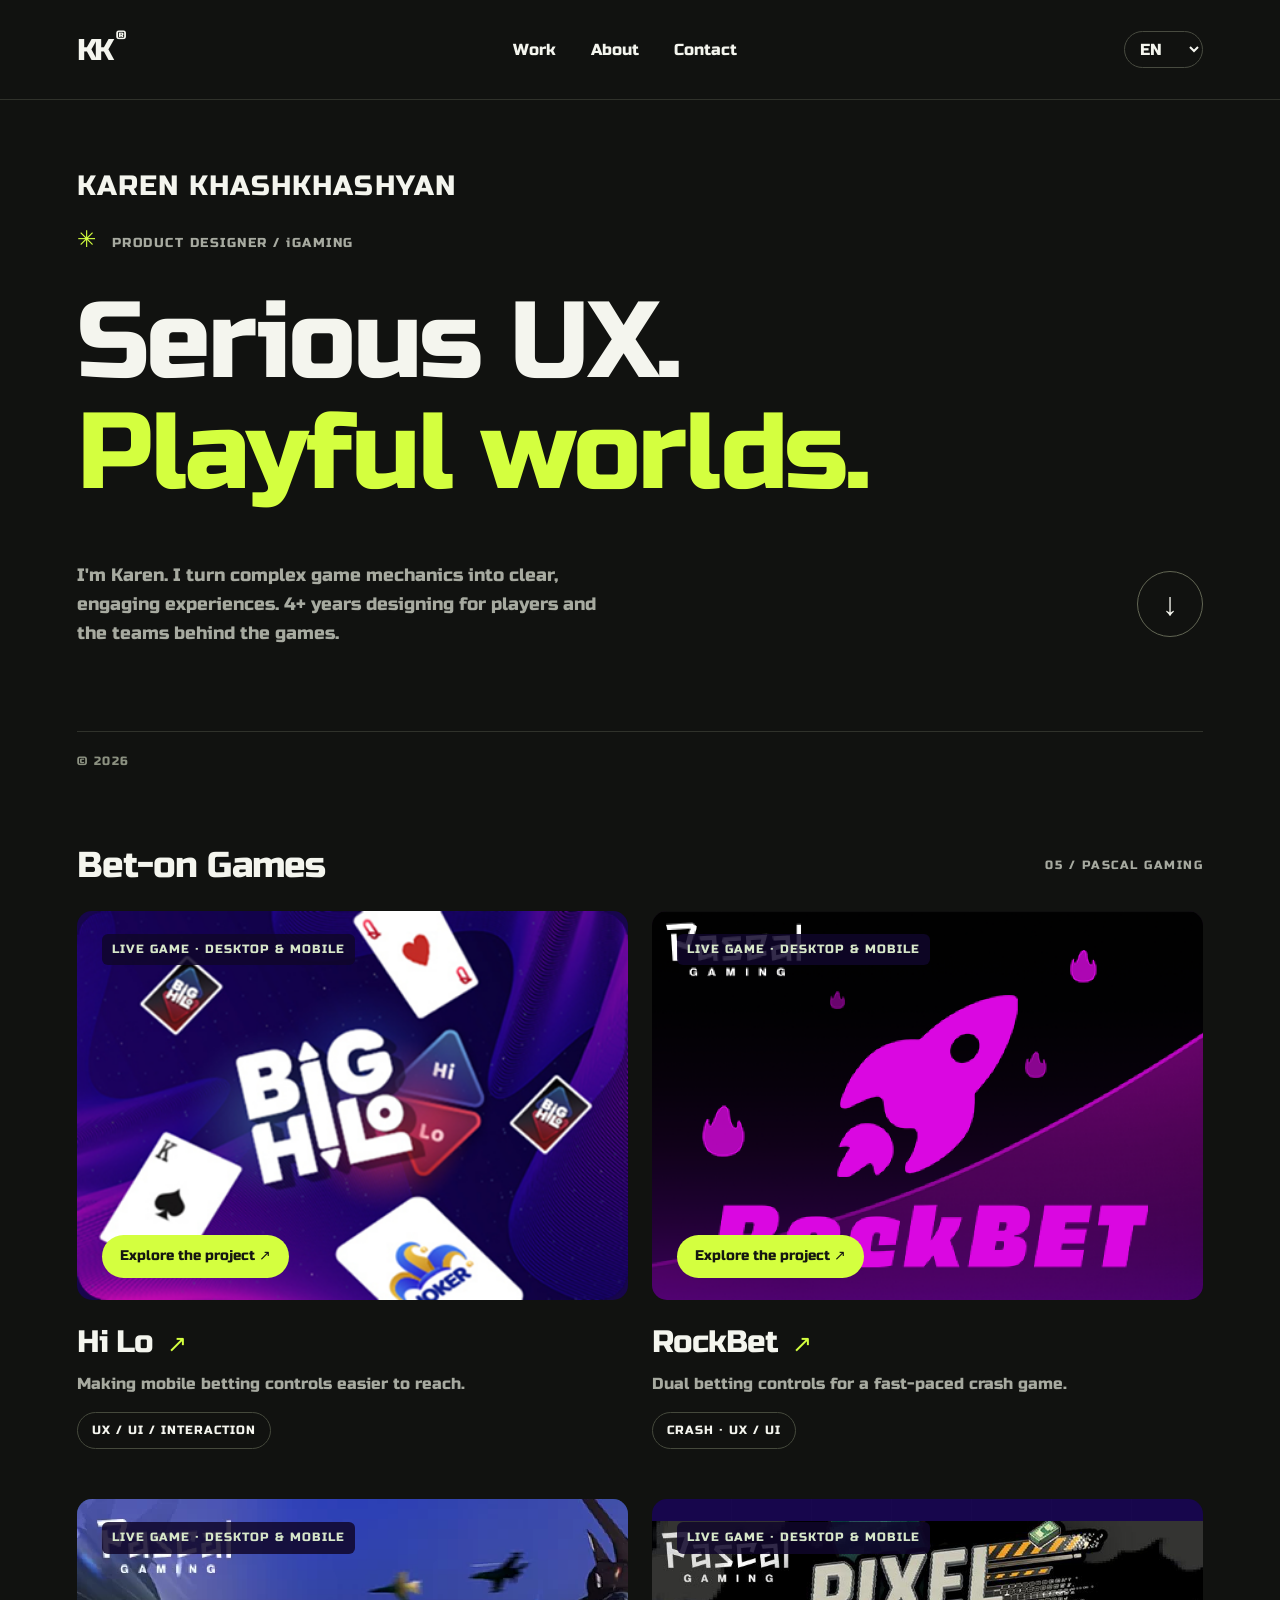
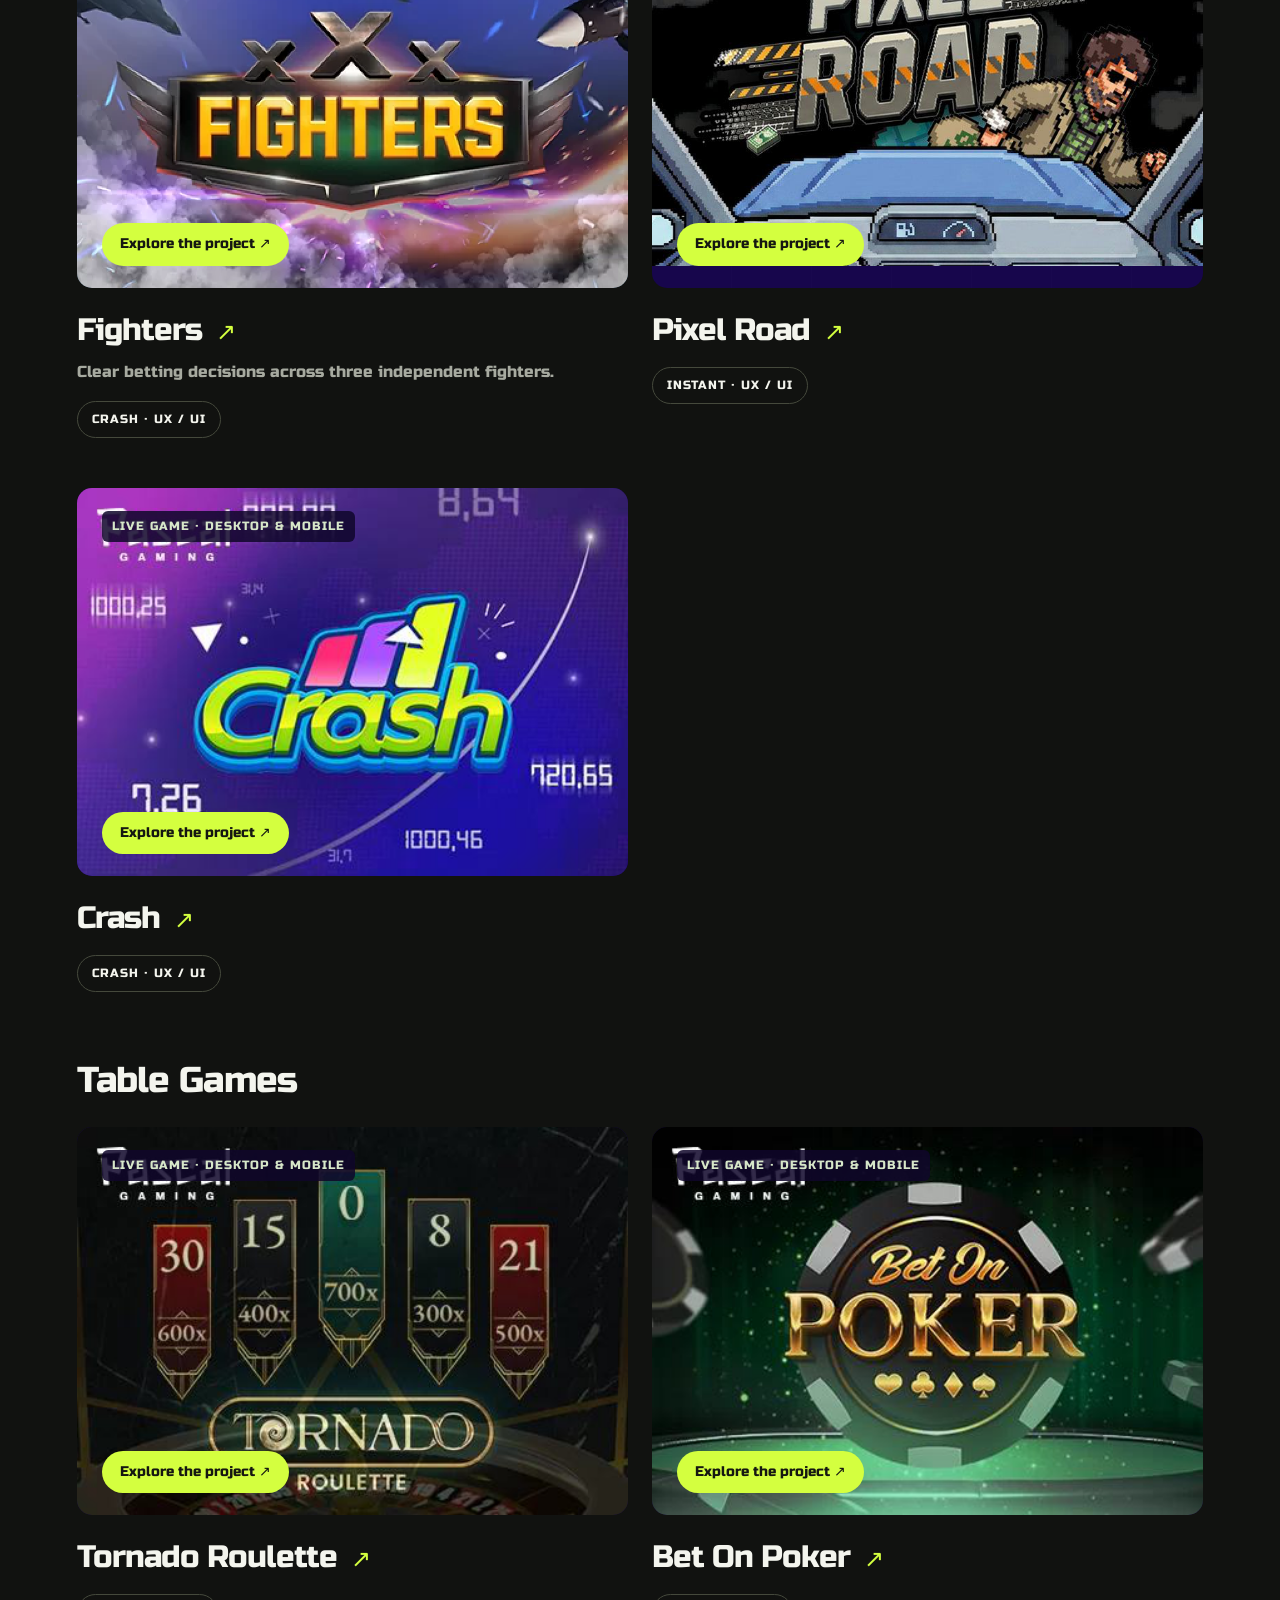
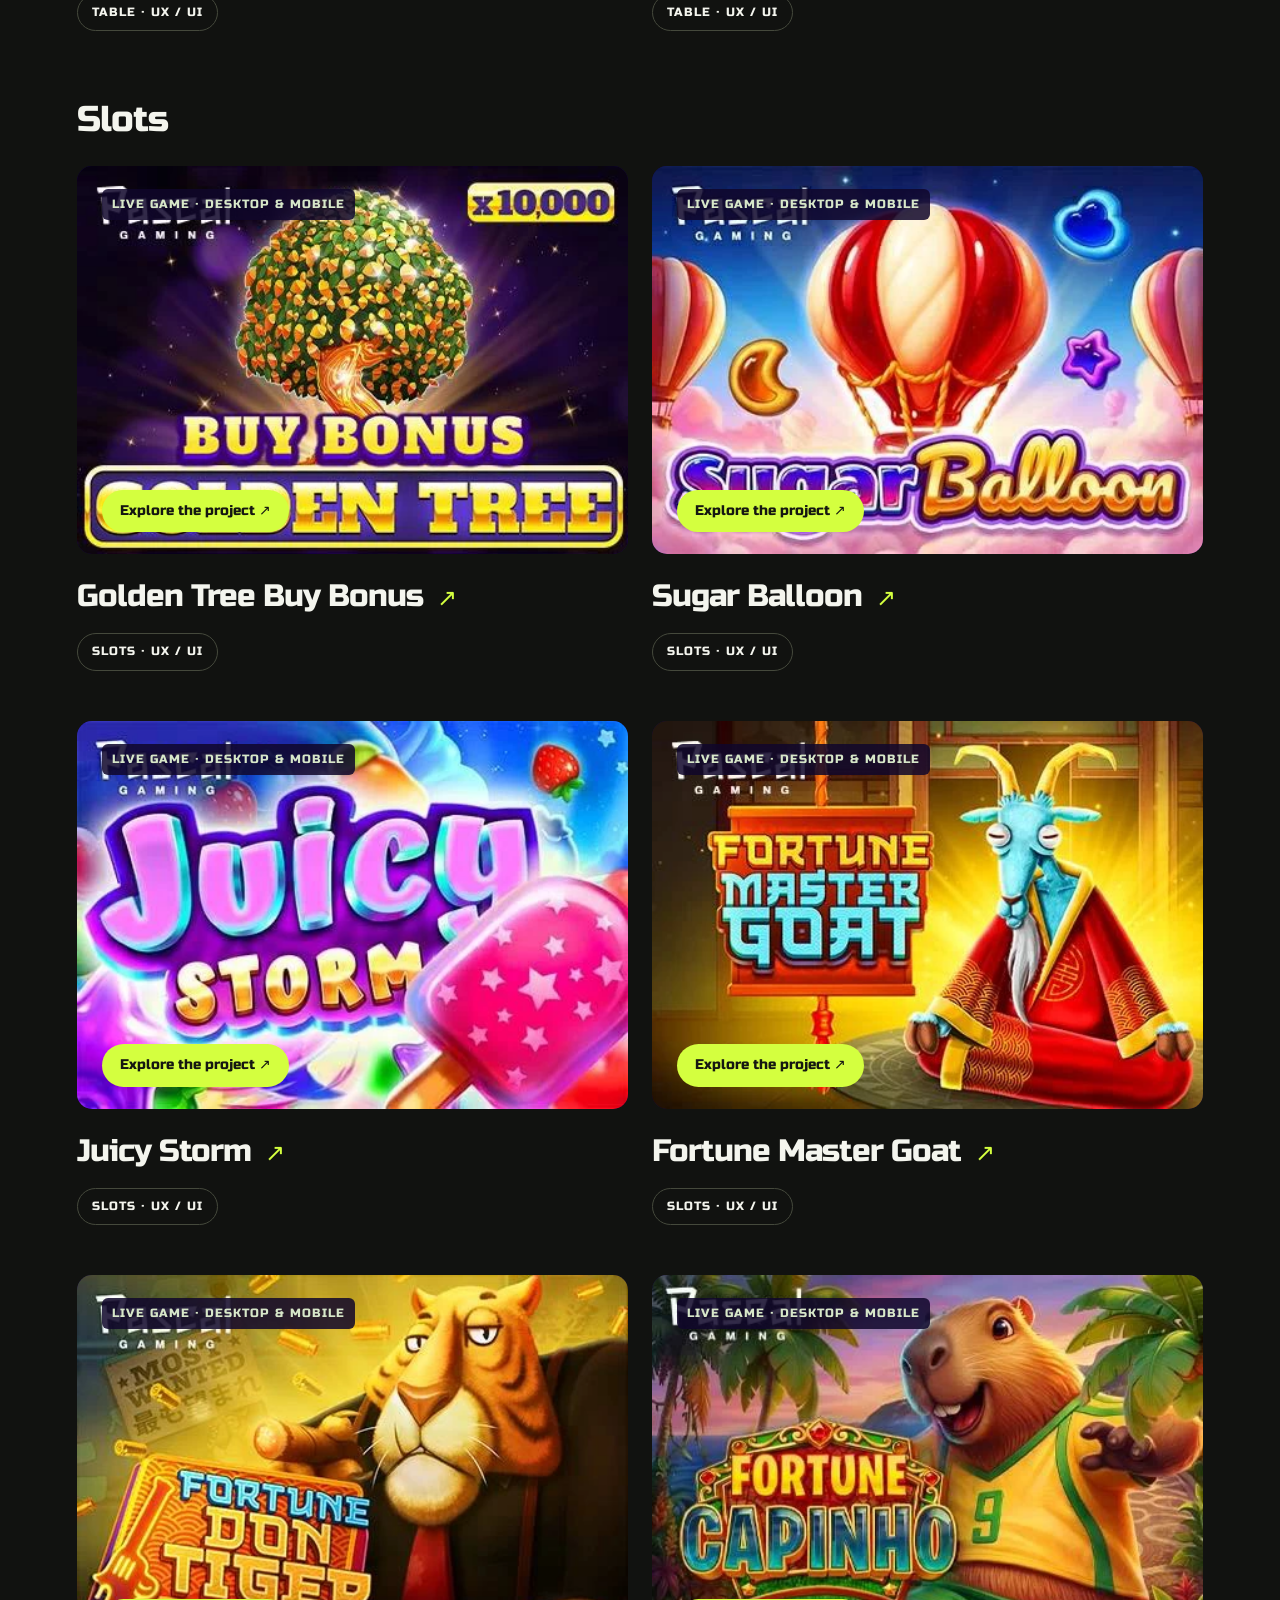
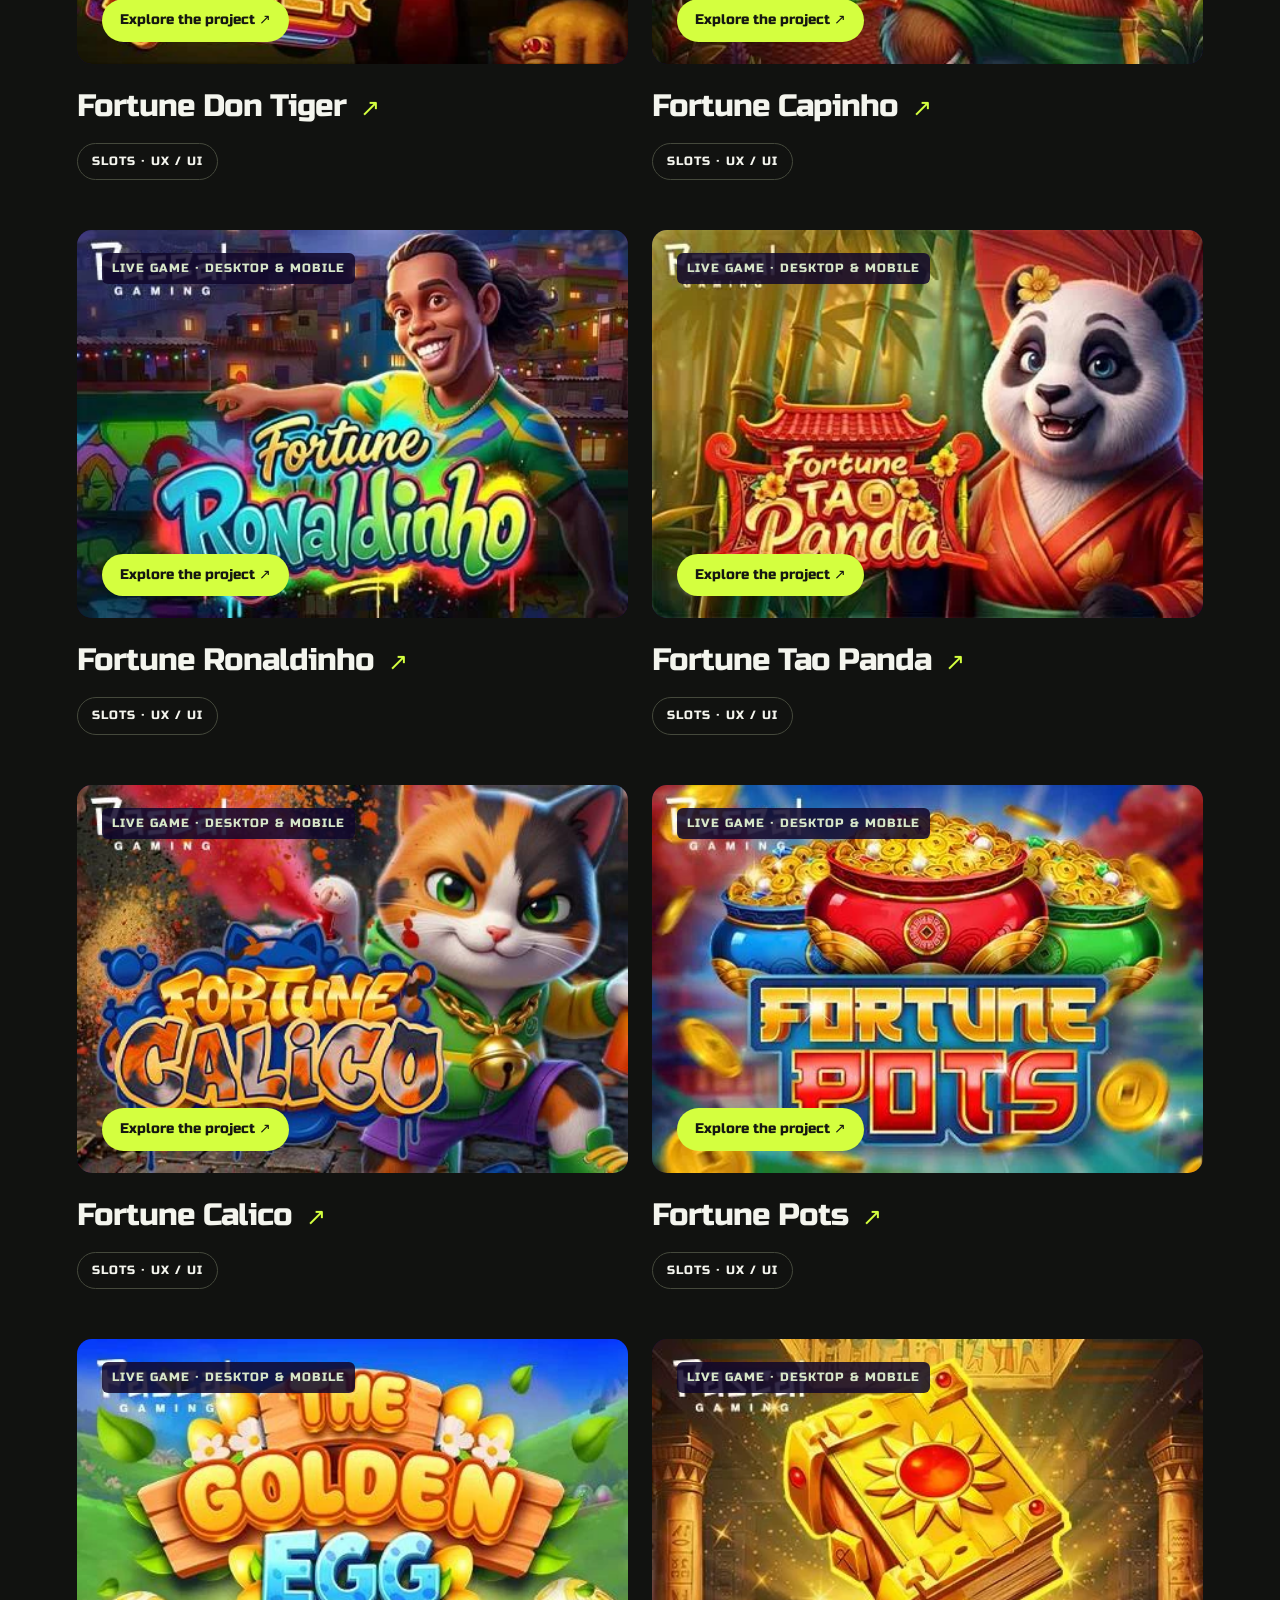
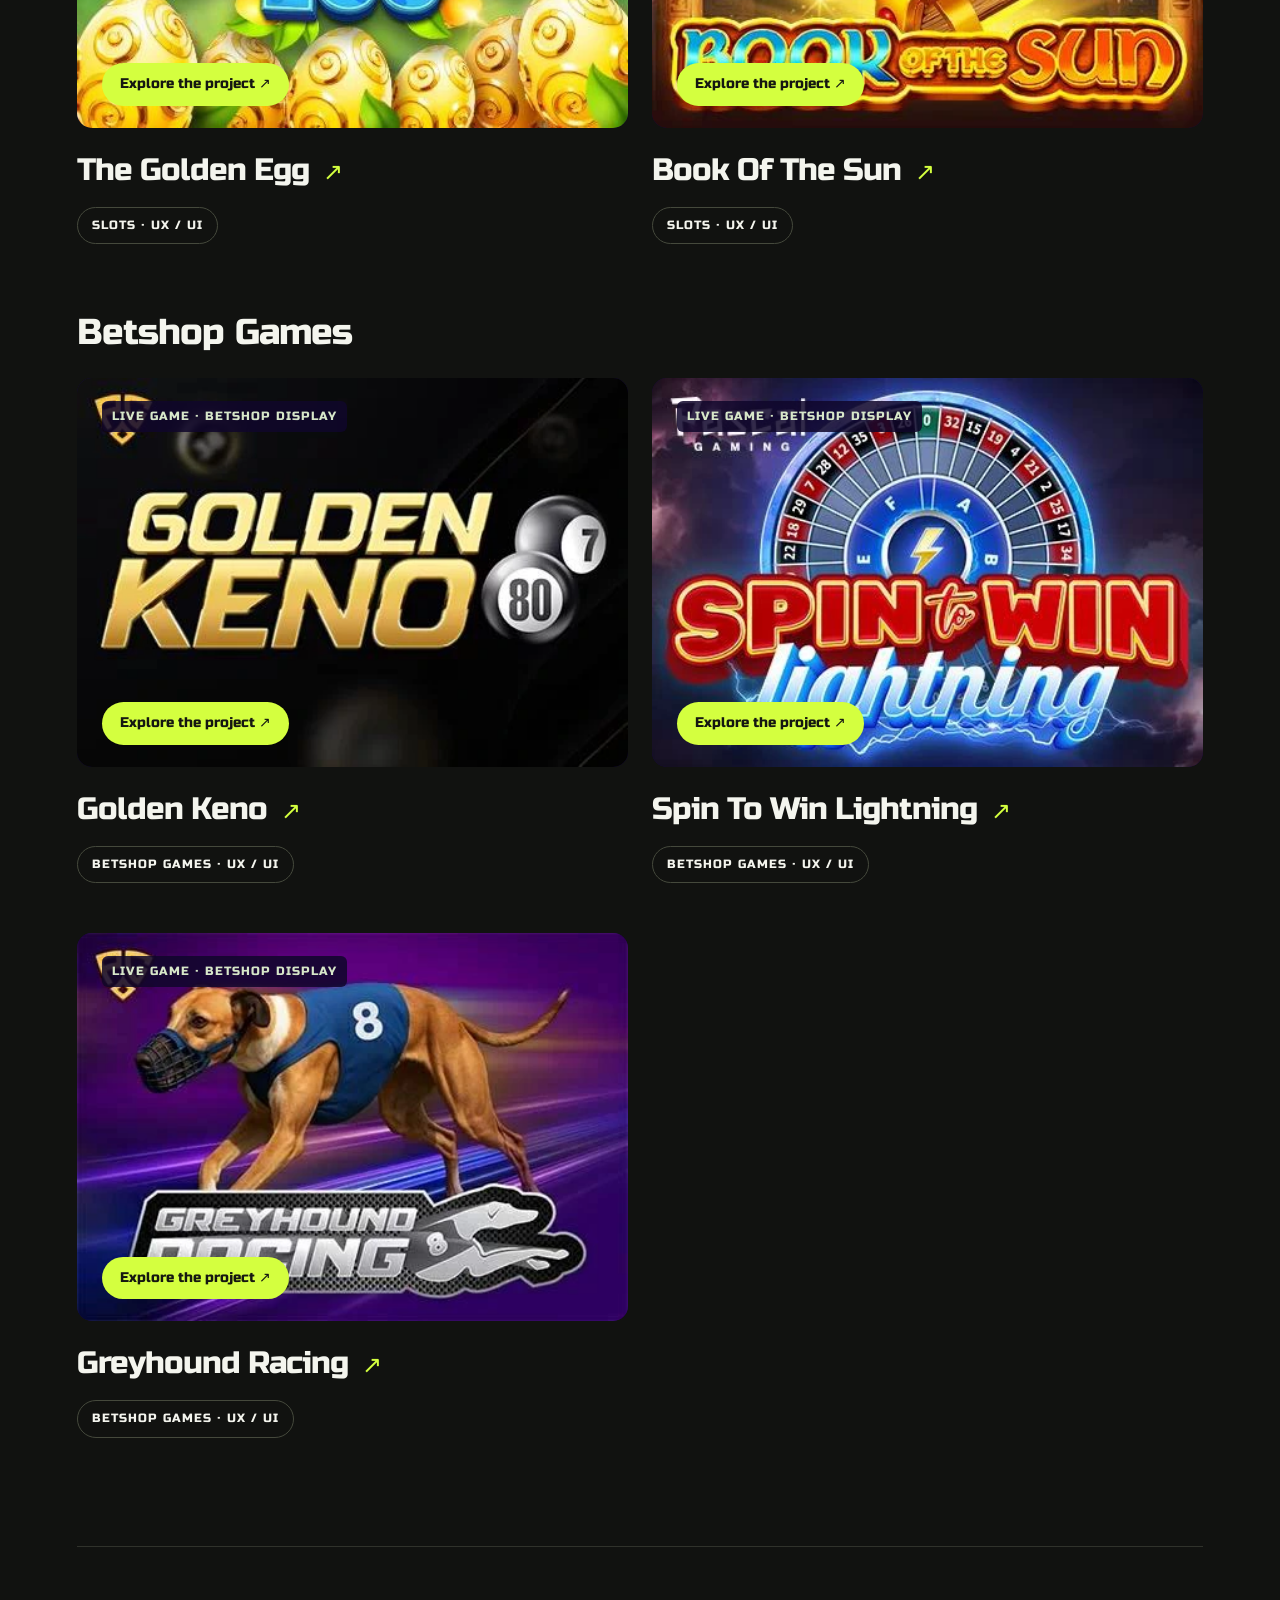
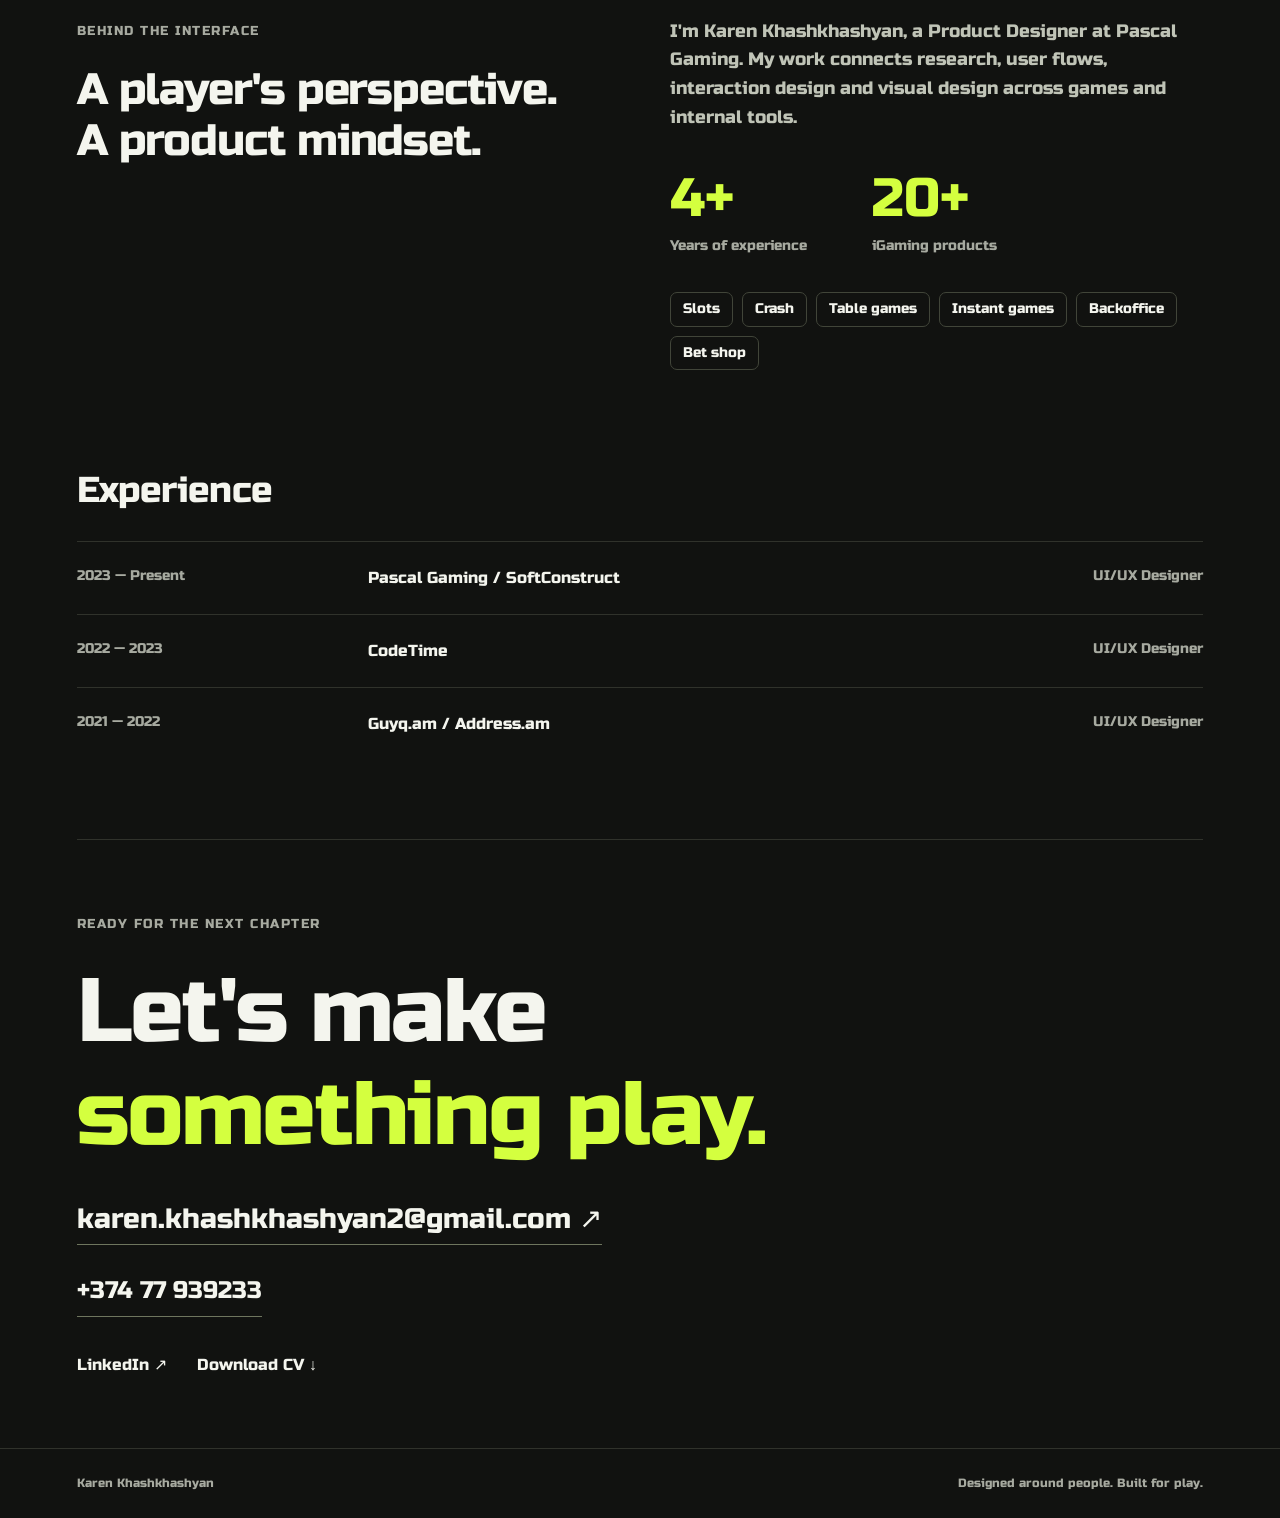
==== index.html @ cd039a5a "Add files via upload" ====
<!doctype html><html lang="en"><head><meta charset="UTF-8"><meta name="viewport" content="width=device-width,initial-scale=1"><meta name="description" content="Karen Khashkhashyan, Product Designer with 4+ years of experience in iGaming, game interfaces and backoffice tools."><title>Karen Khashkhashyan · Product Designer</title><link rel="stylesheet" href="style.css"></head><body>
<header><a class="brand" href="#">KK<span>®</span></a><nav><a href="#work" data-t="work">Work</a><a href="#about" data-t="about">About</a><a href="#contact" data-t="contact">Contact</a></nav><label class="language"><span class="sr">Language</span><select id="lang"><option value="en">EN</option><option value="hy">ՀԱՅ</option><option value="ru">РУС</option></select></label></header>
<main><section class="hero"><p class="hero-name">KAREN KHASHKHASHYAN</p><div class="eyebrow"><span class="spark">✳</span> <span data-t="role">PRODUCT DESIGNER / iGAMING</span></div><h1 data-t="headline">Serious UX.<br><em>Playful worlds.</em></h1><div class="hero-bottom"><p data-t="intro">I'm Karen. I turn complex game mechanics into clear, engaging experiences. 4+ years designing for players and the teams behind the games.</p><a class="round-link" href="#work" aria-label="Explore selected work">↓</a></div><div class="hero-note"><span>© 2026</span></div></section>
<section id="work"><div class="section-top"><h2 data-t="selected">Bet-on Games</h2><span class="mono">05 / PASCAL GAMING</span></div><div class="project-grid" data-category="Bet-on Games"><button class="project" id="project" aria-haspopup="dialog"><div class="project-visual"><span class="project-tag" data-t="live">LIVE GAME · DESKTOP & MOBILE</span><img class="hilo-thumbnail" src="assets/hilo-thumbnail.png" alt="Big Hi Lo game artwork with playing cards"><span class="open-label" data-t="explore">Explore the project ↗</span></div><div class="project-caption"><div><h3>Hi Lo<span>↗</span></h3><p data-t="cardDesc">Making mobile betting controls easier to reach.</p></div><span class="pill">UX / UI / INTERACTION</span></div></button><button class="project added-project" data-project-dialog="rockbet-story" aria-haspopup="dialog"><div class="project-visual rockbet-visual"><span class="project-tag" data-t="live">LIVE GAME · DESKTOP & MOBILE</span><img class="hilo-thumbnail" loading="lazy" src="assets/rockbet-thumbnail.png" alt="RockBet game artwork"><span class="open-label" data-t="explore">Explore the project ↗</span></div><div class="project-caption"><div><h3>RockBet<span>↗</span></h3><p data-t="rockbet_summary">Dual betting controls for a fast-paced crash game.</p></div><span class="pill">CRASH · UX / UI</span></div></button><button class="project added-project" data-project-dialog="fighters-story" aria-haspopup="dialog"><div class="project-visual fighters-visual"><span class="project-tag" data-t="live">LIVE GAME · DESKTOP & MOBILE</span><img class="hilo-thumbnail" loading="lazy" src="assets/fighters-thumbnail.png" alt="Fighters game artwork"><span class="open-label" data-t="explore">Explore the project ↗</span></div><div class="project-caption"><div><h3>Fighters<span>↗</span></h3><p data-t="fighters_summary">Clear betting decisions across three independent fighters.</p></div><span class="pill">CRASH · UX / UI</span></div></button><button class="project added-project" data-project-dialog="tornado-roulette-story" data-category="Table Games" aria-haspopup="dialog"><div class="project-visual"><span class="project-tag" data-t="live">LIVE GAME · DESKTOP &amp; MOBILE</span><img class="hilo-thumbnail" loading="lazy" src="assets/tornado-roulette-thumbnail.png" alt="Tornado Roulette game artwork"><span class="open-label" data-t="explore">Explore the project ↗</span></div><div class="project-caption"><div><h3>Tornado Roulette<span>↗</span></h3></div><span class="pill">TABLE · UX / UI</span></div></button><button class="project added-project" data-project-dialog="pixel-road-story" aria-haspopup="dialog"><div class="project-visual"><span class="project-tag" data-t="live">LIVE GAME · DESKTOP &amp; MOBILE</span><img class="hilo-thumbnail" loading="lazy" src="assets/pixel-road-thumbnail.png" alt="Pixel Road game artwork"><span class="open-label" data-t="explore">Explore the project ↗</span></div><div class="project-caption"><div><h3>Pixel Road<span>↗</span></h3></div><span class="pill">INSTANT · UX / UI</span></div></button><button class="project added-project" data-project-dialog="bet-on-poker-story" data-category="Table Games" aria-haspopup="dialog"><div class="project-visual"><span class="project-tag" data-t="live">LIVE GAME · DESKTOP &amp; MOBILE</span><img class="hilo-thumbnail" loading="lazy" src="assets/bet-on-poker-thumbnail.png" alt="Bet On Poker game artwork"><span class="open-label" data-t="explore">Explore the project ↗</span></div><div class="project-caption"><div><h3>Bet On Poker<span>↗</span></h3></div><span class="pill">TABLE · UX / UI</span></div></button><button class="project added-project" data-project-dialog="crash-story" aria-haspopup="dialog"><div class="project-visual"><span class="project-tag" data-t="live">LIVE GAME · DESKTOP &amp; MOBILE</span><img class="hilo-thumbnail" loading="lazy" src="assets/crash-thumbnail.png" alt="Crash game artwork"><span class="open-label" data-t="explore">Explore the project ↗</span></div><div class="project-caption"><div><h3>Crash<span>↗</span></h3></div><span class="pill">CRASH · UX / UI</span></div></button> <button class="project added-project" data-project-dialog="golden-tree-buy-bonus-story" data-category="Slots" aria-haspopup="dialog"><div class="project-visual"><span class="project-tag" data-t="live">LIVE GAME · DESKTOP &amp; MOBILE</span><img class="hilo-thumbnail" loading="lazy" src="assets/golden-tree-buy-bonus-thumbnail.webp" alt="Golden Tree Buy Bonus game artwork"><span class="open-label" data-t="explore">Explore the project ↗</span></div><div class="project-caption"><div><h3>Golden Tree Buy Bonus<span>↗</span></h3></div><span class="pill">SLOTS · UX / UI</span></div></button><button class="project added-project" data-project-dialog="sugar-balloon-story" data-category="Slots" aria-haspopup="dialog"><div class="project-visual"><span class="project-tag" data-t="live">LIVE GAME · DESKTOP &amp; MOBILE</span><img class="hilo-thumbnail" loading="lazy" src="assets/sugar-balloon-thumbnail.webp" alt="Sugar Balloon game artwork"><span class="open-label" data-t="explore">Explore the project ↗</span></div><div class="project-caption"><div><h3>Sugar Balloon<span>↗</span></h3></div><span class="pill">SLOTS · UX / UI</span></div></button><button class="project added-project" data-project-dialog="juicy-storm-story" data-category="Slots" aria-haspopup="dialog"><div class="project-visual"><span class="project-tag" data-t="live">LIVE GAME · DESKTOP &amp; MOBILE</span><img class="hilo-thumbnail" loading="lazy" src="assets/juicy-storm-thumbnail.webp" alt="Juicy Storm game artwork"><span class="open-label" data-t="explore">Explore the project ↗</span></div><div class="project-caption"><div><h3>Juicy Storm<span>↗</span></h3></div><span class="pill">SLOTS · UX / UI</span></div></button><button class="project added-project" data-project-dialog="fortune-master-goat-story" data-category="Slots" aria-haspopup="dialog"><div class="project-visual"><span class="project-tag" data-t="live">LIVE GAME · DESKTOP &amp; MOBILE</span><img class="hilo-thumbnail" loading="lazy" src="assets/fortune-master-goat-thumbnail.webp" alt="Fortune Master Goat game artwork"><span class="open-label" data-t="explore">Explore the project ↗</span></div><div class="project-caption"><div><h3>Fortune Master Goat<span>↗</span></h3></div><span class="pill">SLOTS · UX / UI</span></div></button><button class="project added-project" data-project-dialog="fortune-don-tiger-story" data-category="Slots" aria-haspopup="dialog"><div class="project-visual"><span class="project-tag" data-t="live">LIVE GAME · DESKTOP &amp; MOBILE</span><img class="hilo-thumbnail" loading="lazy" src="assets/fortune-don-tiger-thumbnail.webp" alt="Fortune Don Tiger game artwork"><span class="open-label" data-t="explore">Explore the project ↗</span></div><div class="project-caption"><div><h3>Fortune Don Tiger<span>↗</span></h3></div><span class="pill">SLOTS · UX / UI</span></div></button><button class="project added-project" data-project-dialog="fortune-capinho-story" data-category="Slots" aria-haspopup="dialog"><div class="project-visual"><span class="project-tag" data-t="live">LIVE GAME · DESKTOP &amp; MOBILE</span><img class="hilo-thumbnail" loading="lazy" src="assets/fortune-capinho-thumbnail.webp" alt="Fortune Capinho game artwork"><span class="open-label" data-t="explore">Explore the project ↗</span></div><div class="project-caption"><div><h3>Fortune Capinho<span>↗</span></h3></div><span class="pill">SLOTS · UX / UI</span></div></button><button class="project added-project" data-project-dialog="fortune-ronaldinho-story" data-category="Slots" aria-haspopup="dialog"><div class="project-visual"><span class="project-tag" data-t="live">LIVE GAME · DESKTOP &amp; MOBILE</span><img class="hilo-thumbnail" loading="lazy" src="assets/fortune-ronaldinho-thumbnail.webp" alt="Fortune Ronaldinho game artwork"><span class="open-label" data-t="explore">Explore the project ↗</span></div><div class="project-caption"><div><h3>Fortune Ronaldinho<span>↗</span></h3></div><span class="pill">SLOTS · UX / UI</span></div></button><button class="project added-project" data-project-dialog="fortune-tao-panda-story" data-category="Slots" aria-haspopup="dialog"><div class="project-visual"><span class="project-tag" data-t="live">LIVE GAME · DESKTOP &amp; MOBILE</span><img class="hilo-thumbnail" loading="lazy" src="assets/fortune-tao-panda-thumbnail.webp" alt="Fortune Tao Panda game artwork"><span class="open-label" data-t="explore">Explore the project ↗</span></div><div class="project-caption"><div><h3>Fortune Tao Panda<span>↗</span></h3></div><span class="pill">SLOTS · UX / UI</span></div></button><button class="project added-project" data-project-dialog="fortune-calico-story" data-category="Slots" aria-haspopup="dialog"><div class="project-visual"><span class="project-tag" data-t="live">LIVE GAME · DESKTOP &amp; MOBILE</span><img class="hilo-thumbnail" loading="lazy" src="assets/fortune-calico-thumbnail.webp" alt="Fortune Calico game artwork"><span class="open-label" data-t="explore">Explore the project ↗</span></div><div class="project-caption"><div><h3>Fortune Calico<span>↗</span></h3></div><span class="pill">SLOTS · UX / UI</span></div></button><button class="project added-project" data-project-dialog="fortune-pots-story" data-category="Slots" aria-haspopup="dialog"><div class="project-visual"><span class="project-tag" data-t="live">LIVE GAME · DESKTOP &amp; MOBILE</span><img class="hilo-thumbnail" loading="lazy" src="assets/fortune-pots-thumbnail.webp" alt="Fortune Pots game artwork"><span class="open-label" data-t="explore">Explore the project ↗</span></div><div class="project-caption"><div><h3>Fortune Pots<span>↗</span></h3></div><span class="pill">SLOTS · UX / UI</span></div></button><button class="project added-project" data-project-dialog="the-golden-egg-story" data-category="Slots" aria-haspopup="dialog"><div class="project-visual"><span class="project-tag" data-t="live">LIVE GAME · DESKTOP &amp; MOBILE</span><img class="hilo-thumbnail" loading="lazy" src="assets/the-golden-egg-thumbnail.webp" alt="The Golden Egg game artwork"><span class="open-label" data-t="explore">Explore the project ↗</span></div><div class="project-caption"><div><h3>The Golden Egg<span>↗</span></h3></div><span class="pill">SLOTS · UX / UI</span></div></button><button class="project added-project" data-project-dialog="book-of-the-sun-story" data-category="Slots" aria-haspopup="dialog"><div class="project-visual"><span class="project-tag" data-t="live">LIVE GAME · DESKTOP &amp; MOBILE</span><img class="hilo-thumbnail" loading="lazy" src="assets/book-of-the-sun-thumbnail.webp" alt="Book Of The Sun game artwork"><span class="open-label" data-t="explore">Explore the project ↗</span></div><div class="project-caption"><div><h3>Book Of The Sun<span>↗</span></h3></div><span class="pill">SLOTS · UX / UI</span></div></button><button class="project added-project" data-project-dialog="golden-keno-story" data-category="Betshop Games" aria-haspopup="dialog"><div class="project-visual"><span class="project-tag" data-t="retailLive">LIVE GAME · BETSHOP DISPLAY</span><img class="hilo-thumbnail" loading="lazy" src="assets/golden-keno-thumbnail.webp" alt="Golden Keno game artwork"><span class="open-label" data-t="explore">Explore the project ↗</span></div><div class="project-caption"><div><h3>Golden Keno<span>↗</span></h3></div><span class="pill">BETSHOP GAMES · UX / UI</span></div></button><button class="project added-project" data-project-dialog="spin-to-win-lightning-story" data-category="Betshop Games" aria-haspopup="dialog"><div class="project-visual"><span class="project-tag" data-t="retailLive">LIVE GAME · BETSHOP DISPLAY</span><img class="hilo-thumbnail" loading="lazy" src="assets/spin-to-win-lightning-thumbnail.webp" alt="Spin To Win Lightning game artwork"><span class="open-label" data-t="explore">Explore the project ↗</span></div><div class="project-caption"><div><h3>Spin To Win Lightning<span>↗</span></h3></div><span class="pill">BETSHOP GAMES · UX / UI</span></div></button><button class="project added-project" data-project-dialog="greyhound-racing-story" data-category="Betshop Games" aria-haspopup="dialog"><div class="project-visual"><span class="project-tag" data-t="retailLive">LIVE GAME · BETSHOP DISPLAY</span><img class="hilo-thumbnail" loading="lazy" src="assets/greyhound-racing-thumbnail.webp" alt="Greyhound Racing game artwork"><span class="open-label" data-t="explore">Explore the project ↗</span></div><div class="project-caption"><div><h3>Greyhound Racing<span>↗</span></h3></div><span class="pill">BETSHOP GAMES · UX / UI</span></div></button></div></section>
<section id="about" class="about"><div><span class="eyebrow" data-t="behind">BEHIND THE INTERFACE</span><h2 data-t="aboutTitle">A player's perspective.<br>A product mindset.</h2></div><div><p data-t="bio">I'm Karen Khashkhashyan, a Product Designer at Pascal Gaming. My work connects research, user flows, interaction design and visual design across games and internal tools.</p><div class="stats"><div><strong>4+</strong><span data-t="years">Years of experience</span></div><div><strong>20+</strong><span data-t="products">iGaming products</span></div></div><div class="chips"><span>Slots</span><span>Crash</span><span>Table games</span><span>Instant games</span><span>Backoffice</span><span>Bet shop</span></div></div></section>
<section class="experience"><h2 data-t="experience">Experience</h2><div class="job"><span>2023 — <span data-t="present">Present</span></span><strong>Pascal Gaming / SoftConstruct</strong><span>UI/UX Designer</span></div><div class="job"><span>2022 — 2023</span><strong>CodeTime</strong><span>UI/UX Designer</span></div><div class="job"><span>2021 — 2022</span><strong>Guyq.am / Address.am</strong><span>UI/UX Designer</span></div></section>
<section id="contact" class="contact"><span class="eyebrow" data-t="next">READY FOR THE NEXT CHAPTER</span><h2 data-t="contactTitle">Let's make<br><em>something play.</em></h2><a class="email" href="mailto:karen.khashkhashyan2@gmail.com">karen.khashkhashyan2@gmail.com ↗</a><p class="phone-contact"><a href="tel:+37477939233">+374 77 939233</a></p><div class="contact-links"><a href="https://www.linkedin.com/in/karen-khashkhashyan-49598120b/" target="_blank" rel="noopener">LinkedIn ↗</a><a href="assets/Karen-Khashkhashyan-CV.pdf?v=d0475a5481a0" download data-t="cv">Download CV ↓</a></div></section></main><footer><span>Karen Khashkhashyan</span><span data-t="footer">Designed around people. Built for play.</span></footer>
<dialog id="story"><div class="dialog-top"><span>01 / HI LO</span><button id="close" aria-label="Close project">×</button></div><div class="story-body"><span class="eyebrow">PASCAL GAMING · UX / UI</span><h2>Hi Lo</h2><p class="lead" data-t="storyIntro">A focused improvement to the live Hi Lo experience, making betting controls more accessible on mobile.</p><div class="story-screens"><img class="story-desktop" src="assets/desktop.png" alt="Final Hi Lo desktop design"><figure><img src="assets/mobile.png" alt="Final mobile design with betting controls above navigation"><figcaption data-t="finalScreen">Final mobile design · Live product</figcaption></figure></div><div class="project-play"><a class="button" href="https://pascalgaming.com/games/hi-lo" target="_blank" rel="noopener noreferrer external" data-t="visit">Play Hi Lo ↗</a></div><div class="story-grid"><div><article><h3 data-t="problem">The problem</h3><p data-t="problemText">Scrolling on mobile made betting controls difficult to access. Feedback from players and the product manager helped identify the issue.</p></article><article><h3 data-t="solution">My contribution</h3><p data-t="solutionText">I researched similar games and moved the betting controls to a more accessible position. I worked with the product manager and developers on the updated experience.</p></article><article><h3 data-t="result">Validation</h3><p data-t="resultText">The design was reviewed with the product manager and tested with players. Players experienced fewer difficulties placing bets; no numerical performance claim is made.</p></article></div></div></div></dialog><dialog id="rockbet-story"><div class="dialog-top"><span>02 / ROCKBET</span><button data-close-dialog aria-label="Close project">×</button></div><div class="story-body"><span class="eyebrow">PASCAL GAMING · UX / UI</span><h2 data-t="rockbet_title">Two bets.<br>One clear view.</h2><p class="lead" data-t="rockbet_intro">A crash-game interface that brings two betting panels, the live multiplier and round history into one view.</p><div class="story-screens"><img class="story-desktop" loading="lazy" src="assets/rockbet-desktop.png" alt="RockBet desktop design"><figure><img loading="lazy" src="assets/rockbet-mobile.png" alt="RockBet mobile design"><figcaption data-t="finalScreen">Final mobile design · Live product</figcaption></figure></div><div class="project-play"><a class="button" href="https://pascalgaming.com/games/rockbet" target="_blank" rel="noopener noreferrer external" data-t="rockbet_play">Play RockBet ↗</a></div><div class="story-grid"><div><article><h3 data-t="problem">The problem</h3><p data-t="rockbet_problem">Players need to make quick decisions across two simultaneous bets without losing track of the multiplier or previous rounds.</p></article><article><h3 data-t="solution">My contribution</h3><p data-t="rockbet_contribution">I designed the dark UI, dual betting panels and manual and automatic cash-out controls. I gave the multiplier visual priority and organized live bets, round history and top wins in a sidebar, working with the product manager and developers.</p></article><article><h3 data-t="reviewTitle">Product review</h3><p data-t="reviewText">The design was reviewed with the product team and is now live.</p></article></div></div></div></dialog><dialog id="fighters-story"><div class="dialog-top"><span>03 / FIGHTERS</span><button data-close-dialog aria-label="Close project">×</button></div><div class="story-body"><span class="eyebrow">PASCAL GAMING · UX / UI</span><h2 data-t="fighters_title">Multiple fighters.<br>Focused controls.</h2><p class="lead" data-t="fighters_intro">Fighter xXx features up to three fighters, each with an independent multiplier. The interface keeps selection, betting and live activity within one screen.</p><div class="story-screens"><img class="story-desktop" loading="lazy" src="assets/fighters-desktop.png" alt="Fighters desktop design"><figure><img loading="lazy" src="assets/fighters-mobile.png" alt="Fighters mobile design"><figcaption data-t="finalScreen">Final mobile design · Live product</figcaption></figure></div><div class="project-play"><a class="button" href="https://pascalgaming.com/games/fighter-xxx" target="_blank" rel="noopener noreferrer external" data-t="fighters_play">Play Fighters ↗</a></div><div class="story-grid"><div><article><h3 data-t="problem">The problem</h3><p data-t="fighters_problem">Players need to manage multiple fighters within short countdown windows. Auto-bet, auto-cashout and quick controls must remain clear without crowding the game.</p></article><article><h3 data-t="solution">My contribution</h3><p data-t="fighters_contribution">I designed the UI/UX, jet visuals, tabbed fighter selection and betting controls, including auto-bet, auto-cashout and quick multiplier buttons. I worked with the product manager and developers to integrate live bets and chat into the layout.</p></article><article><h3 data-t="reviewTitle">Product review</h3><p data-t="reviewText">The design was reviewed with the product team and is now live.</p></article></div></div></div></dialog><dialog id="tornado-roulette-story" aria-labelledby="tornado-roulette-title"><div class="dialog-top"><span>04 / TORNADO ROULETTE</span><button data-close-dialog aria-label="Close project">×</button></div><div class="story-body"><span class="eyebrow">PASCAL GAMING · TABLE · UX / UI</span><h2 id="tornado-roulette-title">Tornado Roulette</h2><p class="lead" data-t="tornado-roulette_intro">Tornado Roulette unleashes a whirlwind of massive wins with the Tornado Booster Multiplier delivering jaw-dropping odds from x50 to an incredible x700 on every spin!</p><div class="story-screens"><img class="story-desktop" loading="lazy" src="assets/tornado-roulette-desktop.png" alt="Tornado Roulette desktop design"><figure><img loading="lazy" src="assets/tornado-roulette-mobile.png" alt="Tornado Roulette mobile design"><figcaption data-t="finalScreen">Final mobile design · Live product</figcaption></figure></div><div class="project-play"><a class="button" href="https://pascalgaming.com/games/tornado-roulette-2" target="_blank" rel="noopener noreferrer external" data-t="tornado-roulette_play">Play Tornado Roulette ↗</a></div><div class="story-grid"><div><article><h3 data-t="problem">The problem</h3><p data-t="tornado-roulette_problem">Roulette players—especially experienced ones—need immediate access to both standard table bets and advanced call/neighbor bets (racetrack) without losing sight of the live 3D wheel or being overwhelmed by stacked menus during short betting windows.</p></article><article><h3 data-t="solution">My contribution</h3><p data-t="tornado-roulette_contribution">I designed the complete end-to-end UI/UX for &quot;Tornado Roulette,&quot; balancing a high-end luxury casino visual style with an ergonomic betting hierarchy. Key highlights include:</p></article><article><h3 data-t="result">Validation</h3><p data-t="tornado-roulette_validation">The interface was reviewed with product stakeholders and tested with casino game players. Having the racetrack and main board available simultaneously on one screen enabled players to place complex combination bets faster and with fewer misclicks during high-tempo rounds.</p></article></div></div></div></dialog><dialog id="pixel-road-story" aria-labelledby="pixel-road-title"><div class="dialog-top"><span>05 / PIXEL ROAD</span><button data-close-dialog aria-label="Close project">×</button></div><div class="story-body"><span class="eyebrow">PASCAL GAMING · INSTANT · UX / UI</span><h2 id="pixel-road-title">Pixel Road</h2><p class="lead" data-t="pixel-road_intro">&quot;Pixel Road&quot; is a fast-paced game where the goal is to cross as many road lines as possible without encountering a car. The player can cash out their winnings at any stage of the game.</p><div class="story-screens"><img class="story-desktop" loading="lazy" src="assets/pixel-road-desktop.png" alt="Pixel Road desktop design"><figure><img loading="lazy" src="assets/pixel-road-mobile.png" alt="Pixel Road mobile design"><figcaption data-t="finalScreen">Final mobile design · Live product</figcaption></figure></div><div class="project-play"><a class="button" href="https://www.ichancy.com/casino/slots/all/ICH/555575598-pixel-road?mode=fun" target="_blank" rel="noopener noreferrer external" data-t="pixel-road_play">Play Pixel Road ↗</a></div><div class="story-grid"><div><article><h3 data-t="problem">The problem</h3><p data-t="pixel-road_problem">Arcade-style obstacle crossing games need to translate classic retro mechanics into a high-stakes risk-versus-reward betting experience. Players needed an intuitive way to adjust risk tiers dynamically (from casual to extreme) and make split-second lane choices without clunky UI overlays obstructing the pixel-art action.</p></article><article><h3 data-t="solution">My contribution</h3><p data-t="pixel-road_contribution">I designed the complete retro pixel-art UI/UX for this street-crossing hazard game, seamlessly blending core gaming mechanics with intuitive betting controls. Key highlights include:</p></article><article><h3 data-t="result">Validation</h3><p data-t="pixel-road_validation">The interface was reviewed with the product team and validated through playtesting. The direct integration of bet multipliers onto the street lanes, paired with instant difficulty toggles, allowed players to easily build custom risk strategies, resulting in higher session duration and continuous round play.</p></article></div></div></div></dialog><dialog id="bet-on-poker-story" aria-labelledby="bet-on-poker-title"><div class="dialog-top"><span>07 / BET ON POKER</span><button data-close-dialog aria-label="Close project">×</button></div><div class="story-body"><span class="eyebrow">PASCAL GAMING · TABLE · UX / UI</span><h2 id="bet-on-poker-title">Bet On Poker</h2><p class="lead" data-t="bet-on-poker_intro">Bet on Poker reimagines the classic card showdown as an unlimited-player betting spectacle—predict winning hands, combinations, and side markets across four thrilling stages with shifting odds!</p><div class="story-screens"><img class="story-desktop" loading="lazy" src="assets/bet-on-poker-desktop.png" alt="Bet On Poker desktop design"><figure><img loading="lazy" src="assets/bet-on-poker-mobile.png" alt="Bet On Poker mobile design"><figcaption data-t="finalScreen">Final mobile design · Live product</figcaption></figure></div><div class="project-play"><a class="button" href="https://pascalgaming.com/games/bet-on-poker" target="_blank" rel="noopener noreferrer external" data-t="bet-on-poker_play">Play Bet On Poker ↗</a></div><div class="story-grid"><div><article><h3 data-t="problem">The problem</h3><p data-t="bet-on-poker_problem">Multi-hand live poker betting games can quickly become visually overwhelming when tracking multiple hand positions, changing odds, and chip placements simultaneously. Players needed a clear, real-time view of six distinct hand positions and community cards, alongside fast chip controls to make multi-position bets before time ran out.</p></article><article><h3 data-t="solution">My contribution</h3><p data-t="bet-on-poker_contribution">I designed the full digital table interface for &quot;Bet On Poker,&quot; focusing on realistic table aesthetics combined with high-clarity betting UX. Key highlights include:</p></article><article><h3 data-t="result">Validation</h3><p data-t="bet-on-poker_validation">The design was reviewed with product stakeholders and tested with target players. The intuitive visual feedback on hand status (clear Win/Loss indicators) and the streamlined chip placement flow reduced user errors during live dealing phases and encouraged higher multi-position bet placement.</p></article></div></div></div></dialog><dialog id="crash-story" aria-labelledby="crash-title"><div class="dialog-top"><span>08 / CRASH</span><button data-close-dialog aria-label="Close project">×</button></div><div class="story-body"><span class="eyebrow">PASCAL GAMING · CRASH · UX / UI</span><h2 id="crash-title">Crash</h2><p class="lead" data-t="crash_intro">Crash is a classic, high-tension Instant Game where the multiplier climbs higher and higher until it crashes—test your nerves and cash out at the perfect moment!</p><div class="story-screens"><img class="story-desktop" loading="lazy" src="assets/crash-desktop.png" alt="Crash desktop design"><figure><img loading="lazy" src="assets/crash-mobile.png" alt="Crash mobile design"><figcaption data-t="finalScreen">Final mobile design · Live product</figcaption></figure></div><div class="project-play"><a class="button" href="https://pascalgaming.com/games/crash" target="_blank" rel="noopener noreferrer external" data-t="crash_play">Play Crash ↗</a></div><div class="story-grid"><div><article><h3 data-t="problem">The problem</h3><p data-t="crash_problem">Players in crash games often struggle with two main issues: lack of transparency around game fairness and restrictive, single-bet interface layouts. To build long-term trust and cater to advanced players, the interface needed to combine verifiable fair-play data with a flexible, modular betting system—all within a fast-moving, continuous game cycle.</p></article><article><h3 data-t="solution">My contribution</h3><p data-t="crash_contribution">I designed the complete dark-mode UI/UX for this &quot;1 Crash&quot; game with a heavy focus on transparency and user customization. Key highlights include:</p></article><article><h3 data-t="result">Validation</h3><p data-t="crash_validation">The design was reviewed with product stakeholders and validated through user testing. Players reported high confidence due to the visible Provably Fair verification system, and the modular Create New bet slip feature made executing multi-bet strategies effortless during fast round transitions.</p></article></div></div></div></dialog><dialog id="golden-tree-buy-bonus-story" aria-labelledby="golden-tree-buy-bonus-title"><div class="dialog-top"><span>09 / GOLDEN TREE BUY BONUS</span><button data-close-dialog aria-label="Close project">×</button></div><div class="story-body"><span class="eyebrow">PASCAL GAMING · SLOTS · UX / UI</span><h2 id="golden-tree-buy-bonus-title">Golden Tree Buy Bonus</h2><p class="lead source-copy" lang="en">Golden Tree 100: Buy Bonus bursts with vibrant colors and 100 winning lines, where customizable wild buys and x1-x5 multipliers fuel epic x10,000 payouts!</p><div class="story-screens"><img class="story-desktop" loading="lazy" src="assets/golden-tree-buy-bonus-desktop.webp" alt="Golden Tree Buy Bonus desktop design"><figure><img loading="lazy" src="assets/golden-tree-buy-bonus-mobile.webp" alt="Golden Tree Buy Bonus mobile design"><figcaption data-t="finalScreen">Final mobile design · Live product</figcaption></figure></div><div class="project-play"><a class="button" href="https://pascalgaming.com/games/golden-tree-20-000-buy-bonus" target="_blank" rel="noopener noreferrer external"><span data-t="playGame">Play</span> Golden Tree Buy Bonus ↗</a></div><div class="story-grid"><div><article><h3 data-t="problem">The problem</h3><div class="source-copy" lang="en"><p>Classic slot games require a standardized, highly ergonomic betting UI and modal workflow that can function seamlessly across an entire suite of titles without re-engineering core controls for every new release. The challenge was to design a mobile-first betting architecture, including complex popup interfaces like Bonus Buy options and win celebrations, that ensures high visual clarity, one-handed usability, and brand consistency.</p></div></article><article><h3 data-t="solution">My contribution</h3><div class="source-copy" lang="en"><p>I designed the complete UI/UX framework for the entire betting interface, buttons, control bars, and popup modal systems (excluding the individual game symbols). Notably, this betting layout was designed as a core reusable component utilized across similar classic slot games in our product portfolio. Key highlights include:</p><p>Core Betting Dock &amp; Controls: Engineered the main spin button, bet level modifiers, last-win display, and fast-action toggles (Turbo, Auto-spin, settings drawer) optimized for thumb navigation on mobile devices.</p><p>Buy Bonus Modal System: Designed the full overlay flow where players can browse different bonus tiers, preview wild counts, dynamically adjust purchase stakes using direct + / - controls, and confirm transactions via a prominent BUY action button.</p><p>Win Announcement &amp; Congratulatory Popups: Created high-impact modal dialogs for reward triggers, bonus start screens, and win summaries to maintain visual excitement.</p><p>Modular Design Architecture: Built the entire betting interface and popup framework as a flexible UI system that can be seamlessly applied to other classic slot games, ensuring consistency across the catalog.</p></div></article><article><h3 data-t="result">Validation</h3><div class="source-copy" lang="en"><p>The framework was reviewed with product stakeholders and deployed across multiple classic titles. Standardizing the core betting interface and popup UX dramatically reduced player friction when switching between games, while the clean &quot;Buy Bonus&quot; modal design led to higher feature adoption and smoother overall session flow.</p></div></article></div></div></div></dialog><dialog id="sugar-balloon-story" aria-labelledby="sugar-balloon-title"><div class="dialog-top"><span>10 / SUGAR BALLOON</span><button data-close-dialog aria-label="Close project">×</button></div><div class="story-body"><span class="eyebrow">PASCAL GAMING · SLOTS · UX / UI</span><h2 id="sugar-balloon-title">Sugar Balloon</h2><p class="lead source-copy" lang="en">&quot;Sugar Balloon&quot; is a candy-themed scatter-pay / cascading slot game featuring vibrant sweet-themed visuals, dynamic multipliers, and advanced feature-buy options. The game offers players enhanced tactical control through special side-bet modes—such as &quot;Double Chance,&quot; &quot;Random Bet,&quot; and &quot;Boosted Bet&quot;—allowing them to customize gameplay volatility and bonus triggers.</p><div class="story-screens"><img class="story-desktop" loading="lazy" src="assets/sugar-balloon-desktop.webp" alt="Sugar Balloon desktop design"><figure><img loading="lazy" src="assets/sugar-balloon-mobile.webp" alt="Sugar Balloon mobile design"><figcaption data-t="finalScreen">Final mobile design · Live product</figcaption></figure></div><div class="project-play"><a class="button" href="https://pascalgaming.com/games/sugar-balloon" target="_blank" rel="noopener noreferrer external"><span data-t="playGame">Play</span> Sugar Balloon ↗</a></div><div class="story-grid"><div><article><h3 data-t="problem">The problem</h3><div class="source-copy" lang="en"><p>Complex slot games with multiple side-bet mechanisms and variable multiplier tiers can easily confuse players if the option cards and stake inputs are not structured intuitively. The challenge was to create a mobile and web-responsive modal system that presents high-stake choices clearly, prevents accidental triggers, and seamlessly integrates dynamic multiplier selection without cluttering the main game view.</p></div></article><article><h3 data-t="solution">My contribution</h3><div class="source-copy" lang="en"><p>I designed the complete UI/UX framework for the betting interface, popup modal systems, buttons, and control bars (excluding the individual reel game symbols). Notably, this betting architecture was engineered as a core reusable component utilized across similar bonus-heavy slot games in our product portfolio. Key highlights include:</p><p>Special Bets Modal System: Designed the main interactive overlay featuring distinct, color-coded option cards (&quot;Double Chance&quot;, &quot;Random Bet&quot;, and &quot;Boosted Bet&quot;) with clear feature descriptions, dynamic stake controls (- / +), and a prominent ACTIVATE Call-to-Action button.</p><p>Complete Multiplier Design &amp; Selectors: Designed all multiplier visual elements, badges, and interactive modifier controls (such as the x2 boosted multiplier selectors) to make multiplier states instantly readable across all screen sizes.</p><p>Side-Bet Entry Triggers: Created high-visibility side buttons for &quot;BUY BONUS&quot; and &quot;SPECIAL BETS&quot; on the main game interface for effortless one-click access to feature overlays.</p><p>Core Reusable Betting Dock: Built the entire bottom navigation panel—including the main spin button, balance tracking, last win display, bet adjustments, and fast toggles (Turbo, Auto-spin)—as a standardized core component reused across similar bonus-driven titles.</p></div></article><article><h3 data-t="result">Validation</h3><div class="source-copy" lang="en"><p>The design was reviewed with product managers and validated through user testing across multiple game releases. The intuitive breakdown of feature cards and explicit multiplier controls resulted in higher engagement with &quot;Special Bets&quot; modes, while the reusable core UI significantly streamlined development time and ensured UX consistency across all similar titles.</p></div></article></div></div></div></dialog><dialog id="juicy-storm-story" aria-labelledby="juicy-storm-title"><div class="dialog-top"><span>11 / JUICY STORM</span><button data-close-dialog aria-label="Close project">×</button></div><div class="story-body"><span class="eyebrow">PASCAL GAMING · SLOTS · UX / UI</span><h2 id="juicy-storm-title">Juicy Storm</h2><p class="lead source-copy" lang="en">&quot;Juicy Storm&quot; is a vibrant, fruit- and sugar-themed 6x5 video slot game featuring a Pay Anywhere payout engine and cascading reels. Built for high-volatility action, the game includes explosive win multipliers, a &quot;Double Chance&quot; side-bet toggle to double bonus trigger odds, and direct &quot;Buy Bonus&quot; overlays for instant free spin access.</p><div class="story-screens"><img class="story-desktop" loading="lazy" src="assets/juicy-storm-desktop.webp" alt="Juicy Storm desktop design"><figure><img loading="lazy" src="assets/juicy-storm-mobile.webp" alt="Juicy Storm mobile design"><figcaption data-t="finalScreen">Final mobile design · Live product</figcaption></figure></div><div class="project-play"><a class="button" href="https://pascal-pre-live-18754649.springbuilder.site/video-slots/slots/all/51/pascal-gaming/88535-555558647-juicy-storm?mode=fun" target="_blank" rel="noopener noreferrer external"><span data-t="playGame">Play</span> Juicy Storm ↗</a></div><div class="story-grid"><div><article><h3 data-t="problem">The problem</h3><div class="source-copy" lang="en"><p>High-tempo scatter-pay slots with cascading reels and dynamic multipliers require a streamlined betting interface and popup workflow that keeps complex choices simple. The challenge was to design a mobile- and web-responsive betting architecture—including feature purchase popups, multiplier indicators, and side-bet toggles—that delivers crisp visual hierarchy, prevents accidental clicks, and serves as a scalable component framework across diverse slot titles.</p></div></article><article><h3 data-t="solution">My contribution</h3><div class="source-copy" lang="en"><p>I designed the complete UI/UX framework for the betting interface, control buttons, popup modal systems, and all visual multipliers (excluding the individual reel game symbols). Notably, this betting architecture was engineered as a core reusable component utilized across similar bonus-heavy slot games in our product portfolio. Key highlights include:</p><p>Core Reusable Betting Dock: Engineered the main control bar—including the primary spin button, direct stake adjusters (- / +), bet amount readout, last-win tracker, balance display, and quick-action toggles (Turbo, Auto-spin, settings drawer)—as a standardized core component reused across similar slot titles.</p><p>&quot;Buy Bonus&quot; &amp; Feature Popups: Designed the interactive purchase overlays for instant bonus round activation, complete with clear cost previews, confirmation steps, and themed modal containers.</p><p>&quot;Double Chance&quot; &amp; Side-Bet UI Elements: Created intuitive toggle buttons and badges for side-bet options (such as</p><p>&quot;Double Chance&quot;), allowing players to modify their bonus trigger odds effortlessly from the main interface.</p><p>Complete Multipliers &amp; Visual UI Elements: Designed all multiplier UI badges, numerical indicators, button states, and popup dialogs across both the base game and bonus rounds, ensuring immediate visual clarity during high-multiplier cascading wins.</p></div></article><article><h3 data-t="result">Validation</h3><div class="source-copy" lang="en"><p>The framework was reviewed with product stakeholders and deployed across multiple slot titles. Standardizing this core betting engine across similar games drastically reduced development deployment time, while the intuitive breakdown of feature popups and explicit multiplier controls resulted in higher feature adoption and smoother overall session flow.</p></div></article></div></div></div></dialog><dialog id="fortune-master-goat-story" aria-labelledby="fortune-master-goat-title"><div class="dialog-top"><span>12 / FORTUNE MASTER GOAT</span><button data-close-dialog aria-label="Close project">×</button></div><div class="story-body"><span class="eyebrow">PASCAL GAMING · SLOTS · UX / UI</span><h2 id="fortune-master-goat-title">Fortune Master Goat</h2><p class="lead source-copy" lang="en">&quot;Fortune Master Goat&quot; is an Asian-themed video slot game built around fortune mechanics, dynamic win multipliers, bonus feature triggers, and an instant &quot;Buy Bonus&quot; option that grants players direct access to high-volatility free spin rounds.</p><div class="story-screens"><img class="story-desktop" loading="lazy" src="assets/fortune-master-goat-desktop.webp" alt="Fortune Master Goat desktop design"><figure><img loading="lazy" src="assets/fortune-master-goat-mobile.webp" alt="Fortune Master Goat mobile design"><figcaption data-t="finalScreen">Final mobile design · Live product</figcaption></figure></div><div class="project-play"><a class="button" href="https://pascalgaming.com/games/fortune-master-goat" target="_blank" rel="noopener noreferrer external"><span data-t="playGame">Play</span> Fortune Master Goat ↗</a></div><div class="story-grid"><div><article><h3 data-t="problem">The problem</h3><div class="source-copy" lang="en"><p>Theme-driven slot games require an ergonomic, standardized betting UI and modal workflow that can function seamlessly across an entire portfolio without re-engineering core controls for every new title release. The challenge was to design a mobile- and web-responsive betting architecture—including complex popup interfaces, multiplier badges, and feature buy overlays—that ensures high visual clarity, one-handed usability, and brand consistency across diverse game themes.</p></div></article><article><h3 data-t="solution">My contribution</h3><div class="source-copy" lang="en"><p>I designed the complete UI/UX framework for the betting interface, control buttons, jackpot/bonus HUDs, popup modal systems, and all visual multipliers (excluding the individual reel game symbols). Notably, this betting architecture was engineered as a core reusable component utilized across similar slot games in our product portfolio. Key highlights include:</p><p>Core Reusable Betting Dock: Engineered the main control bar—including the primary spin button, direct stake adjusters (- / +), bet amount readout, last-win tracker, balance display, and quick-action toggles (Turbo, Auto-spin, settings drawer)—as a standardized core component reused across similar slot titles.</p><p>Themed</p><p>&quot;Buy Bonus&quot; Access &amp; Modals: Created the integrated &quot;BUY BONUS&quot; side button with live cost calculation alongside the full popup overlay system for feature purchases and bonus round confirmations.</p><p>Feature HUD &amp; Popup Modals: Structured win celebration popups, feature trigger dialogs, and bonus selection overlays to deliver clear, high-contrast visual updates during active gameplay transitions.</p><p>Complete Multiplier &amp; UI Element Design: Designed all multiplier UI badges, numeric indicators, buttons, and popup dialogs across the game, maintaining crisp visual hierarchy and immediate player feedback during feature triggers and boosted wins.</p></div></article><article><h3 data-t="result">Validation</h3><div class="source-copy" lang="en"><p>The framework was reviewed with product stakeholders and deployed across multiple slot titles. Standardizing this core betting engine across similar games drastically reduced development deployment time, while the intuitive breakdown of feature cards and explicit multiplier controls resulted in higher feature adoption and smoother overall session flow.</p></div></article></div></div></div></dialog><dialog id="fortune-don-tiger-story" aria-labelledby="fortune-don-tiger-title"><div class="dialog-top"><span>13 / FORTUNE DON TIGER</span><button data-close-dialog aria-label="Close project">×</button></div><div class="story-body"><span class="eyebrow">PASCAL GAMING · SLOTS · UX / UI</span><h2 id="fortune-don-tiger-title">Fortune Don Tiger</h2><p class="lead source-copy" lang="en">&quot;Fortune Don Tiger&quot; is a luxurious Asian-themed slot game filled with golden prosperity, featuring the mighty Tiger Don character, classic 5x3 grid layout, dynamic bonus game triggers, and fortune-multiplying mechanics designed to deliver balanced wins and steady excitement.</p><div class="story-screens"><img class="story-desktop" loading="lazy" src="assets/fortune-don-tiger-desktop.webp" alt="Fortune Don Tiger desktop design"><figure><img loading="lazy" src="assets/fortune-don-tiger-mobile.webp" alt="Fortune Don Tiger mobile design"><figcaption data-t="finalScreen">Final mobile design · Live product</figcaption></figure></div><div class="project-play"><a class="button" href="https://pascalgaming.com/game-portfolio" target="_blank" rel="noopener noreferrer external"><span data-t="playGame">Play</span> Fortune Don Tiger ↗</a></div><div class="story-grid"><div><article><h3 data-t="problem">The problem</h3><div class="source-copy" lang="en"><p>Theme-driven slot games require an ergonomic, standardized betting UI and modal workflow that can function seamlessly across an entire portfolio without re-engineering core controls for every new title release. The challenge was to design a mobile- and web-responsive betting architecture—including complex popup interfaces, multiplier badges, and feature buy overlays—that ensures high visual clarity, one-handed usability, and brand consistency across diverse game themes.</p></div></article><article><h3 data-t="solution">My contribution</h3><div class="source-copy" lang="en"><p>I designed the complete UI/UX framework for the betting interface, control buttons, jackpot/bonus HUDs, popup modal systems, and all visual multipliers (excluding the individual reel game symbols). Notably, this betting architecture was engineered as a core reusable component utilized across similar slot games in our product portfolio. Key highlights include:</p><p>Core Reusable Betting Dock: Engineered the main control bar—including the primary spin button, direct stake adjusters (- / +), bet amount readout, last-win tracker, balance display, and quick-action toggles (Turbo, Auto-spin, settings drawer)—as a standardized core component reused across similar slot titles.</p><p>Themed</p><p>&quot;Buy Bonus&quot; Access &amp; Modals: Created the integrated &quot;BUY BONUS&quot; side button with live cost calculation alongside the full popup overlay system for feature purchases and bonus round confirmations.</p><p>Feature HUD &amp; Popup Modals: Structured win celebration popups, feature trigger dialogs, and bonus selection overlays to deliver clear, high-contrast visual updates during active gameplay transitions.</p><p>Complete Multiplier &amp; UI Element Design: Designed all multiplier UI badges, numeric indicators, buttons, and popup dialogs across the game, maintaining crisp visual hierarchy and immediate player feedback during feature triggers and boosted wins.</p></div></article><article><h3 data-t="result">Validation</h3><div class="source-copy" lang="en"><p>The framework was reviewed with product stakeholders and deployed across multiple slot titles. Standardizing this core betting engine across similar games drastically reduced development deployment time, while the intuitive breakdown of feature cards and explicit multiplier controls resulted in higher feature adoption and smoother overall session flow.</p></div></article></div></div></div></dialog><dialog id="fortune-capinho-story" aria-labelledby="fortune-capinho-title"><div class="dialog-top"><span>14 / FORTUNE CAPINHO</span><button data-close-dialog aria-label="Close project">×</button></div><div class="story-body"><span class="eyebrow">PASCAL GAMING · SLOTS · UX / UI</span><h2 id="fortune-capinho-title">Fortune Capinho</h2><p class="lead source-copy" lang="en">&quot;Fortune Capinho&quot; is a capybara-themed 3-reel slot game that combines charm with fortune mechanics. It features dynamic bonus rounds, reel respin features, hold mechanics, and multiplier boosts, offering balanced medium-volatility gameplay designed for fast-paced mobile and desktop action.</p><div class="story-screens"><img class="story-desktop" loading="lazy" src="assets/fortune-capinho-desktop.webp" alt="Fortune Capinho desktop design"><figure><img loading="lazy" src="assets/fortune-capinho-mobile.webp" alt="Fortune Capinho mobile design"><figcaption data-t="finalScreen">Final mobile design · Live product</figcaption></figure></div><div class="project-play"><a class="button" href="https://pascalgaming.com/games/fortune-capinho" target="_blank" rel="noopener noreferrer external"><span data-t="playGame">Play</span> Fortune Capinho ↗</a></div><div class="story-grid"><div><article><h3 data-t="problem">The problem</h3><div class="source-copy" lang="en"><p>Theme-driven slot games require an ergonomic, standardized betting UI and modal workflow that can function seamlessly across an entire portfolio without re-engineering core controls for every new title release. The challenge was to design a mobile- and web-responsive betting architecture—including complex popup interfaces, multiplier badges, and feature buy overlays—that ensures high visual clarity, one-handed usability, and brand consistency across diverse game themes.</p></div></article><article><h3 data-t="solution">My contribution</h3><div class="source-copy" lang="en"><p>I designed the complete UI/UX framework for the betting interface, control buttons, jackpot/bonus HUDs, popup modal systems, and all visual multipliers (excluding the individual reel game symbols). Notably, this betting architecture was engineered as a core reusable component utilized across similar slot games in our product portfolio. Key highlights include:</p><p>Core Reusable Betting Dock: Engineered the main control bar—including the primary spin button, direct stake adjusters (- / +), bet amount readout, last-win tracker, balance display, and quick-action toggles (Turbo, Auto-spin, settings drawer)—as a standardized core component reused across similar slot titles.</p><p>Themed</p><p>&quot;Buy Bonus&quot; Access &amp; Modals: Created the integrated &quot;BUY BONUS&quot; side button with live cost calculation alongside the full popup overlay system for feature purchases and bonus round confirmations.</p><p>Feature HUD &amp; Popup Modals: Structured win celebration popups, feature trigger dialogs, respin indicators, and bonus selection overlays to deliver clear, high-contrast visual updates during active gameplay transitions.</p><p>Complete Multiplier &amp; UI Element Design: Designed all multiplier UI badges, numeric indicators, buttons, and popup dialogs across the game, maintaining crisp visual hierarchy and immediate player feedback during feature triggers and boosted wins.</p></div></article><article><h3 data-t="result">Validation</h3><div class="source-copy" lang="en"><p>The framework was reviewed with product stakeholders and deployed across multiple slot titles. Standardizing this core betting engine across similar games drastically reduced development deployment time, while the intuitive breakdown of feature cards and explicit multiplier controls resulted in higher feature adoption and smoother overall session flow.</p></div></article></div></div></div></dialog><dialog id="fortune-ronaldinho-story" aria-labelledby="fortune-ronaldinho-title"><div class="dialog-top"><span>15 / FORTUNE RONALDINHO</span><button data-close-dialog aria-label="Close project">×</button></div><div class="story-body"><span class="eyebrow">PASCAL GAMING · SLOTS · UX / UI</span><h2 id="fortune-ronaldinho-title">Fortune Ronaldinho</h2><p class="lead source-copy" lang="en">&quot;Fortune Ronaldinho&quot; is an official slot collaboration with football legend Ronaldinho. Featuring a unique 3-4-3 reel layout, the game blends sports excitement with high-reward slot mechanics, offering dynamic prize symbols delivering payouts up to 500x, a randomly triggered &quot;Ronaldinho Feature&quot; granting 8 Fortune Spins, and up to a 5,000x max win multiplier.</p><div class="story-screens"><img class="story-desktop" loading="lazy" src="assets/fortune-ronaldinho-desktop.webp" alt="Fortune Ronaldinho desktop design"><figure><img loading="lazy" src="assets/fortune-ronaldinho-mobile.webp" alt="Fortune Ronaldinho mobile design"><figcaption data-t="finalScreen">Final mobile design · Live product</figcaption></figure></div><div class="project-play"><a class="button" href="https://pascalgaming.com/games/fortune-ronaldinho" target="_blank" rel="noopener noreferrer external"><span data-t="playGame">Play</span> Fortune Ronaldinho ↗</a></div><div class="story-grid"><div><article><h3 data-t="problem">The problem</h3><div class="source-copy" lang="en"><p>Branded and theme-driven slot games require an ergonomic, standardized betting UI and modal workflow that can function seamlessly across an entire portfolio without re-engineering core controls for every new title release. The challenge was to design a mobile- and web-responsive betting architecture—including complex popup interfaces, multiplier badges, and feature overlays—that ensures high visual clarity, one-handed usability, and brand consistency across diverse game themes.</p></div></article><article><h3 data-t="solution">My contribution</h3><div class="source-copy" lang="en"><p>I designed the complete UI/UX framework for the betting interface, control buttons, jackpot/bonus HUDs, popup modal systems, and all visual multipliers (excluding the individual reel game symbols). Notably, this betting architecture was engineered as a core reusable component utilized across similar slot games in our product portfolio. Key highlights include:</p><p>Core Reusable Betting Dock: Engineered the main control bar—including the primary spin button, direct stake adjusters (- / +), bet amount readout, last-win tracker, balance display, and quick-action toggles (Turbo, Auto-spin, settings drawer)—as a standardized core component reused across similar slot titles.</p><p>Themed Feature Access &amp; Modals: Created integrated feature side buttons with live cost calculations alongside full popup overlay systems for feature purchases, bonus round confirmations, and special spin modes.</p><p>Feature HUD &amp; Popup Modals: Structured win celebration popups, feature trigger dialogs (such as the 8 Fortune Spins activation), and prize symbol indicators to deliver clear, high-contrast visual updates during active gameplay transitions.</p><p>Complete Multiplier &amp; UI Element Design: Designed all multiplier UI badges, numeric indicators, buttons, and popup dialogs across the game, maintaining crisp visual hierarchy and immediate player feedback during feature triggers and boosted wins.</p></div></article><article><h3 data-t="result">Validation</h3><div class="source-copy" lang="en"><p>The framework was reviewed with product stakeholders and deployed across multiple slot titles. Standardizing this core betting engine across similar games drastically reduced development deployment time, while the intuitive breakdown of feature cards and explicit multiplier controls resulted in higher feature adoption and smoother overall session flow.</p></div></article></div></div></div></dialog><dialog id="fortune-tao-panda-story" aria-labelledby="fortune-tao-panda-title"><div class="dialog-top"><span>16 / FORTUNE TAO PANDA</span><button data-close-dialog aria-label="Close project">×</button></div><div class="story-body"><span class="eyebrow">PASCAL GAMING · SLOTS · UX / UI</span><h2 id="fortune-tao-panda-title">Fortune Tao Panda</h2><p class="lead source-copy" lang="en">&quot;Fortune Tao Panda&quot; is an Asian- and nature-themed slot game featuring the wise Tao Panda, active Wild symbols, scatter-triggered free spin bonus rounds, dynamic win multiplier boosts, and an instant &quot;Buy Bonus&quot; option allowing players to directly trigger high-reward free spin rounds.</p><div class="story-screens"><img class="story-desktop" loading="lazy" src="assets/fortune-tao-panda-desktop.webp" alt="Fortune Tao Panda desktop design"><figure><img loading="lazy" src="assets/fortune-tao-panda-mobile.webp" alt="Fortune Tao Panda mobile design"><figcaption data-t="finalScreen">Final mobile design · Live product</figcaption></figure></div><div class="project-play"><a class="button" href="https://pascalgaming.com/games/fortune-tao-panda" target="_blank" rel="noopener noreferrer external"><span data-t="playGame">Play</span> Fortune Tao Panda ↗</a></div><div class="story-grid"><div><article><h3 data-t="problem">The problem</h3><div class="source-copy" lang="en"><p>Theme-driven slot games require an ergonomic, standardized betting UI and modal workflow that can function seamlessly across an entire portfolio without re-engineering core controls for every new title release. The challenge was to design a mobile- and web-responsive betting architecture—including complex popup interfaces, multiplier badges, and feature buy overlays—that ensures high visual clarity, one-handed usability, and brand consistency across diverse game themes.</p></div></article><article><h3 data-t="solution">My contribution</h3><div class="source-copy" lang="en"><p>I designed the complete UI/UX framework for the betting interface, control buttons, jackpot/bonus HUDs, popup modal systems, and all visual multipliers (excluding the individual reel game symbols). Notably, this betting architecture was engineered as a core reusable component utilized across similar slot games in our product portfolio. Key highlights include:</p><p>Core Reusable Betting Dock: Engineered the main control bar—including the primary spin button, direct stake adjusters (- / +), bet amount readout, last-win tracker, balance display, and quick-action toggles (Turbo, Auto-spin, settings drawer)—as a standardized core component reused across similar slot titles.</p><p>Themed</p><p>&quot;Buy Bonus&quot; Access &amp; Modals: Created the integrated &quot;BUY BONUS&quot; side button with live cost calculation alongside the full popup overlay system for feature purchases and bonus round confirmations.</p><p>Feature HUD &amp; Popup Modals: Structured win celebration popups, feature trigger dialogs, and bonus selection overlays to deliver clear, high-contrast visual updates during active gameplay transitions.</p><p>Complete Multiplier &amp; UI Element Design: Designed all multiplier UI badges, numeric indicators, buttons, and popup dialogs across the game, maintaining crisp visual hierarchy and immediate player feedback during feature triggers and boosted wins.</p></div></article><article><h3 data-t="result">Validation</h3><div class="source-copy" lang="en"><p>The framework was reviewed with product stakeholders and deployed across multiple slot titles. Standardizing this core betting engine across similar games drastically reduced development deployment time, while the intuitive breakdown of feature cards and explicit multiplier controls resulted in higher feature adoption and smoother overall session flow.</p></div></article></div></div></div></dialog><dialog id="fortune-calico-story" aria-labelledby="fortune-calico-title"><div class="dialog-top"><span>17 / FORTUNE CALICO</span><button data-close-dialog aria-label="Close project">×</button></div><div class="story-body"><span class="eyebrow">PASCAL GAMING · SLOTS · UX / UI</span><h2 id="fortune-calico-title">Fortune Calico</h2><p class="lead source-copy" lang="en">&quot;Fortune Calico&quot; is a vibrant feline- and fortune-themed slot game centered around the cool Calico cat. Featuring colorful visuals, dynamic win multiplier boosts, bonus spin triggers, and an instant &quot;Buy Bonus&quot; option, the game offers high-energy slot mechanics designed for smooth mobile and desktop play.</p><div class="story-screens"><img class="story-desktop" loading="lazy" src="assets/fortune-calico-desktop.webp" alt="Fortune Calico desktop design"><figure><img loading="lazy" src="assets/fortune-calico-mobile.webp" alt="Fortune Calico mobile design"><figcaption data-t="finalScreen">Final mobile design · Live product</figcaption></figure></div><div class="project-play"><a class="button" href="https://pascalgaming.com/games/fortune-calico" target="_blank" rel="noopener noreferrer external"><span data-t="playGame">Play</span> Fortune Calico ↗</a></div><div class="story-grid"><div><article><h3 data-t="problem">The problem</h3><div class="source-copy" lang="en"><p>Theme-driven slot games require an ergonomic, standardized betting UI and modal workflow that can function seamlessly across an entire portfolio without re-engineering core controls for every new title release. The challenge was to design a mobile- and web-responsive betting architecture—including complex popup interfaces, multiplier badges, and feature buy overlays—that ensures high visual clarity, one-handed usability, and brand consistency across diverse game themes.</p></div></article><article><h3 data-t="solution">My contribution</h3><div class="source-copy" lang="en"><p>I designed the complete UI/UX framework for the betting interface, control buttons, jackpot/bonus HUDs, popup modal systems, and all visual multipliers (excluding the individual reel game symbols). Notably, this betting architecture was engineered as a core reusable component utilized across similar slot games in our product portfolio. Key highlights include:</p><p>Core Reusable Betting Dock: Engineered the main control bar—including the primary spin button, direct stake adjusters (- / +), bet amount readout, last-win tracker, balance display, and quick-action toggles (Turbo, Auto-spin, settings drawer)—as a standardized core component reused across similar slot titles.</p><p>Themed</p><p>&quot;Buy Bonus&quot; Access &amp; Modals: Created the integrated &quot;BUY BONUS&quot; side button with live cost calculation alongside the full popup overlay system for feature purchases and bonus round confirmations.</p><p>Feature HUD &amp; Popup Modals: Structured win celebration popups, feature trigger dialogs, respin indicators, and bonus selection overlays to deliver clear, high-contrast visual updates during active gameplay transitions.</p><p>Complete Multiplier &amp; UI Element Design: Designed all multiplier UI badges, numeric indicators, buttons, and popup dialogs across the game, maintaining crisp visual hierarchy and immediate player feedback during feature triggers and boosted wins.</p></div></article><article><h3 data-t="result">Validation</h3><div class="source-copy" lang="en"><p>The framework was reviewed with product stakeholders and deployed across multiple slot titles. Standardizing this core betting engine across similar games drastically reduced development deployment time, while the intuitive breakdown of feature cards and explicit multiplier controls resulted in higher feature adoption and smoother overall session flow.</p></div></article></div></div></div></dialog><dialog id="fortune-pots-story" aria-labelledby="fortune-pots-title"><div class="dialog-top"><span>18 / FORTUNE POTS</span><button data-close-dialog aria-label="Close project">×</button></div><div class="story-body"><span class="eyebrow">PASCAL GAMING · SLOTS · UX / UI</span><h2 id="fortune-pots-title">Fortune Pots</h2><p class="lead source-copy" lang="en">&quot;Fortune Pots&quot; is an Asian-themed mobile slot game featuring a 5x3 reel grid, four progressive jackpot tiers (Grand, Major, Minor, Mini), and three dynamic pot-collection bonus features (&quot;EXTRA&quot;, &quot;DOUBLE&quot;, and &quot;MULTI&quot;). The game combines traditional slot gameplay with a direct &quot;Buy Bonus&quot; option and visual collection mechanics.</p><div class="story-screens"><img class="story-desktop" loading="lazy" src="assets/fortune-pots-desktop.webp" alt="Fortune Pots desktop design"><figure><img loading="lazy" src="assets/fortune-pots-mobile.webp" alt="Fortune Pots mobile design"><figcaption data-t="finalScreen">Final mobile design · Live product</figcaption></figure></div><div class="project-play"><a class="button" href="https://pascalgaming.com/games/fortune-pots" target="_blank" rel="noopener noreferrer external"><span data-t="playGame">Play</span> Fortune Pots ↗</a></div><div class="story-grid"><div><article><h3 data-t="problem">The problem</h3><div class="source-copy" lang="en"><p>Asian-style jackpot slot games with multiple pot-collection mechanics often struggle with visual clutter, especially on portrait mobile screens. The challenge was to keep the top jackpot displays and pot triggers instantly clear while building a standardized, touch-friendly betting dock and modal system that can scale seamlessly across similar slot titles.</p></div></article><article><h3 data-t="solution">My contribution</h3><div class="source-copy" lang="en"><p>designed the complete UI/UX framework for the betting interface, control buttons, jackpot HUDs, popup modal systems, and all visual multipliers (excluding the individual reel game symbols). Notably, this betting layout was built as a core reusable architecture utilized across similar bonus-heavy slot games in our product portfolio. Key highlights include:</p><p>Core Reusable Betting Dock: Engineered the mobile-optimized bottom control system—including the main spin button, bet level adjusters (- / +), last win tracker, and quick-action toggles (Turbo, Auto-spin)—as a core UI module applied across similar slot titles.</p><p>Jackpot &amp; Pot</p><p>Feature HUD: Designed high-contrast jackpot badges (Grand, Major, Minor, Mini) and distinct pot labels (&quot;EXTRA&quot;, &quot;DOUBLE&quot;, &quot;MULTI&quot;) to maintain readability on mobile screens.</p><p>Custom Buttons &amp; Bonus-Buy Access: Designed themed CTA buttons, including the prominent &quot;BUY BONUS&quot; side button, ensuring consistent visual language and accidental-click prevention.</p><p>Complete Multipliers &amp; Visual Assets: Designed all multiplier UI elements, numeric badges, and popup indicators across the main game interface and bonus overlays to ensure crisp visual feedback during feature triggers.</p></div></article><article><h3 data-t="result">Validation</h3><div class="source-copy" lang="en"><p>The design was reviewed with product stakeholders and validated through playtesting. Standardizing this core betting architecture across similar games reduced player learning curves when switching titles, while the high-visibility jackpot headers and &quot;Buy Bonus&quot; entry point led to increased player engagement and feature utilization.</p></div></article></div></div></div></dialog><dialog id="the-golden-egg-story" aria-labelledby="the-golden-egg-title"><div class="dialog-top"><span>19 / THE GOLDEN EGG</span><button data-close-dialog aria-label="Close project">×</button></div><div class="story-body"><span class="eyebrow">PASCAL GAMING · SLOTS · UX / UI</span><h2 id="the-golden-egg-title">The Golden Egg</h2><p class="lead source-copy" lang="en">The Golden Egg&quot; countryside-themed video slot game featuring sticky Wild multipliers, scatter-triggered free spin bonus rounds, card-suit progressive jackpots, and an instant &quot;Buy Bonus&quot; feature allowing players to directly trigger high-volatility free spin rounds.</p><div class="story-screens"><img class="story-desktop" loading="lazy" src="assets/the-golden-egg-desktop.webp" alt="The Golden Egg desktop design"><figure><img loading="lazy" src="assets/the-golden-egg-mobile.webp" alt="The Golden Egg mobile design"><figcaption data-t="finalScreen">Final mobile design · Live product</figcaption></figure></div><div class="project-play"><a class="button" href="https://pascalgaming.com/games/the-golden-egg" target="_blank" rel="noopener noreferrer external"><span data-t="playGame">Play</span> The Golden Egg ↗</a></div><div class="story-grid"><div><article><h3 data-t="problem">The problem</h3><div class="source-copy" lang="en"><p>Desktop and mobile slot games require an ergonomic, highly clear betting UI and modal workflow that can function seamlessly across an entire suite of slot titles without re-engineering core controls for every new release. The challenge was to design a mobile and web-responsive betting architecture—including complex popup interfaces like Bonus Buy options, multiplier badges, and win celebrations—that ensures high visual clarity, simple navigation, and brand consistency across diverse game themes.</p></div></article><article><h3 data-t="solution">My contribution</h3><div class="source-copy" lang="en"><p>I designed the complete UI/UX framework for the betting interface, control buttons, jackpot HUDs, popup modal systems, and all visual multipliers (excluding the individual reel game symbols). Notably, this betting architecture was engineered as a core reusable architecture utilized across similar slot games in our product portfolio. Key highlights include:</p><p>Core Reusable Betting Dock: Engineered the main control bar—including the primary spin button, direct stake adjusters (- / +), bet amount readout, last-win tracker, balance display, and quick-action toggles (Turbo, Auto-spin, drawer settings)—as a standardized core component reused across similar slot titles.</p><p>Themed</p><p>&quot;Buy Bonus&quot; Access &amp; Modals: Created the integrated &quot;BUY BONUS&quot; side button with live cost calculation alongside the full popup overlay system for feature purchases.</p><p>Card-Suit Jackpot HUD: Structured the top card-suit progressive jackpot counters (Clubs, Diamonds, Hearts, Spades) to deliver clear, high-contrast real-time reward updates.</p><p>Complete Multiplier &amp; UI Element Design: Designed all multiplier UI badges, numeric indicators, buttons, and popup dialogs across the game, maintaining crisp visual hierarchy and immediate player feedback during feature triggers.</p></div></article><article><h3 data-t="result">Validation</h3><div class="source-copy" lang="en"><p>The framework was reviewed with product stakeholders and deployed across multiple slot titles. Standardizing this core betting engine across similar games drastically reduced development deployment time, while the intuitive breakdown of feature cards and explicit multiplier controls resulted in higher feature adoption and smoother overall session flow.</p></div></article></div></div></div></dialog><dialog id="book-of-the-sun-story" aria-labelledby="book-of-the-sun-title"><div class="dialog-top"><span>20 / BOOK OF THE SUN</span><button data-close-dialog aria-label="Close project">×</button></div><div class="story-body"><span class="eyebrow">PASCAL GAMING · SLOTS · UX / UI</span><h2 id="book-of-the-sun-title">Book Of The Sun</h2><p class="lead source-copy" lang="en">&quot;Book of the Sun&quot; is an Ancient Egyptian-themed video slot game built around iconic &quot;Book of...&quot; slot mechanics. It features expanding symbols during free spin bonus rounds, scatter/wild combinations, card-suit progressive jackpots, and an instant &quot;Buy Bonus&quot; feature allowing players to directly purchase bonus rounds.</p><div class="story-screens"><img class="story-desktop" loading="lazy" src="assets/book-of-the-sun-desktop.webp" alt="Book Of The Sun desktop design"><figure><img loading="lazy" src="assets/book-of-the-sun-mobile.webp" alt="Book Of The Sun mobile design"><figcaption data-t="finalScreen">Final mobile design · Live product</figcaption></figure></div><div class="project-play"><a class="button" href="https://pascalgaming.com/games/book-of-the-sun" target="_blank" rel="noopener noreferrer external"><span data-t="playGame">Play</span> Book Of The Sun ↗</a></div><div class="story-grid"><div><article><h3 data-t="problem">The problem</h3><div class="source-copy" lang="en"><p>Theme-driven slot games require an ergonomic, standardized betting UI and modal workflow that can function seamlessly across an entire portfolio without re-engineering core controls for every new title release. The challenge was to design a mobile- and web-responsive betting architecture—including complex popup interfaces, multiplier badges, and feature buy overlays—that ensures high visual clarity, one-handed usability, and brand consistency across diverse game themes.</p></div></article><article><h3 data-t="solution">My contribution</h3><div class="source-copy" lang="en"><p>I designed the complete UI/UX framework for the betting interface, control buttons, jackpot HUDs, popup modal systems, and all visual multipliers (excluding the individual reel game symbols). Notably, this betting architecture was engineered as a core reusable component utilized across similar slot games in our product portfolio. Key highlights include:</p><p>Core Reusable Betting Dock: Engineered the main control bar—including the primary spin button, direct stake adjusters (- / +), bet amount readout, last-win tracker, balance display, and quick-action toggles (Turbo, Auto-spin, settings drawer)—as a standardized core component reused across similar slot titles.</p><p>Themed</p><p>&quot;Buy Bonus&quot; Access &amp; Modals: Created the integrated &quot;BUY BONUS&quot; side button with live cost calculation alongside the full popup overlay system for feature purchases and bonus round confirmations.</p><p>Progressive Jackpot HUD: Structured the top progressive jackpot counters to deliver clear, high-contrast real-time reward updates without distracting from the Egyptian-themed reel area.</p><p>Complete Multiplier &amp; UI Element Design: Designed all multiplier UI badges, numeric indicators, buttons, and popup dialogs across the game, maintaining crisp visual hierarchy and immediate player feedback during feature triggers and expanding symbol wins.</p></div></article><article><h3 data-t="result">Validation</h3><div class="source-copy" lang="en"><p>The framework was reviewed with product stakeholders and deployed across multiple slot titles. Standardizing this core betting engine across similar games drastically reduced development deployment time, while the intuitive breakdown of feature cards and explicit multiplier controls resulted in higher feature adoption and smoother overall session flow.</p></div></article></div></div></div></dialog><dialog id="golden-keno-story" aria-labelledby="golden-keno-title"><div class="dialog-top"><span>21 / GOLDEN KENO</span><button data-close-dialog aria-label="Close project">×</button></div><div class="story-body"><span class="eyebrow">PASCAL GAMING · BETSHOP GAMES · UX / UI</span><h2 id="golden-keno-title">Golden Keno</h2><p class="lead source-copy" lang="en">&quot;Golden Keno 80&quot; is a premium 80-ball retail Keno game crafted for overhead betshop broadcast displays. Wrapped in a luxury gold-and-black aesthetic, the game features continuous fast draws, real-time ball reveals, progressive jackpot tracking (Mini, Major, and Grand), and a live draw history line for retail bettors.</p><div class="story-screens single-screen"><img class="story-desktop" loading="lazy" src="assets/golden-keno-desktop.webp" alt="Golden Keno betshop broadcast design"></div><div class="project-play"><a class="button" href="https://pascalgaming.com/game-portfolio" target="_blank" rel="noopener noreferrer external"><span data-t="playGame">Play</span> Golden Keno ↗</a></div><div class="story-grid"><div><article><h3 data-t="problem">The problem</h3><div class="source-copy" lang="en"><p>In a noisy, crowded betshop environment, standard Keno broadcast screens often struggle to maintain visual elegance while keeping draw information clear. The interface needed to deliver high-end visual appeal while ensuring that live ball reveals and drawn-number highlights remain instantly readable from any distance or viewing angle across the venue.</p></div></article><article><h3 data-t="solution">My contribution</h3><div class="source-copy" lang="en"><p>I designed the complete TV broadcast UI/UX for &quot;Golden Keno 80,&quot; focusing on far-field visibility and a high-contrast luxury aesthetic.</p></div></article><article><h3 data-t="result">Validation</h3><div class="source-copy" lang="en"><p>The interface was reviewed with retail operators and tested on in-shop TV monitors. The bold, far-field clarity of the central reveal ring combined with the high-contrast gold grid highlights allowed shop customers to easily track live draws from anywhere in the venue, resulting in higher draw retention and faster round-to-round ticket verification.</p></div></article></div></div></div></dialog><dialog id="spin-to-win-lightning-story" aria-labelledby="spin-to-win-lightning-title"><div class="dialog-top"><span>22 / SPIN TO WIN LIGHTNING</span><button data-close-dialog aria-label="Close project">×</button></div><div class="story-body"><span class="eyebrow">PASCAL GAMING · BETSHOP GAMES · UX / UI</span><h2 id="spin-to-win-lightning-title">Spin To Win Lightning</h2><p class="lead source-copy" lang="en">&quot;Spin &amp; Win Lightning&quot; is a fast-paced, roulette-inspired retail betshop game centered around a multi-ring wheel featuring numbers (0–36) and inner sector divisions (A– F). Before each spin, random numbers are hit by &quot;Lightning Multipliers&quot; (up to x500 or more), offering boosted payouts. Players can place bets on individual numbers, colors, sectors, dozens, or even/odd outcomes while competing for three progressive jackpots (Mini, Major, and Grand).</p><div class="story-screens single-screen"><img class="story-desktop" loading="lazy" src="assets/spin-to-win-lightning-desktop.webp" alt="Spin To Win Lightning betshop broadcast design"></div><div class="project-play"><a class="button" href="https://pascalgaming.com/game-portfolio" target="_blank" rel="noopener noreferrer external"><span data-t="playGame">Play</span> Spin To Win Lightning ↗</a></div><div class="story-grid"><div><article><h3 data-t="problem">The problem</h3><div class="source-copy" lang="en"><p>Games designed for retail betshop environments face a unique UX challenge: information must be instantly readable from a distance on overhead TV screens. The interface needed to display deep statistical data, pay tables, active jackpot tiers, countdown timers, and high-impact &quot;lightning&quot; multiplier callouts simultaneously on a single broadcast layout without creating visual noise or confusing players placing tickets at the counter.</p></div></article><article><h3 data-t="solution">My contribution</h3><div class="source-copy" lang="en"><p>I designed the complete TV broadcast UI for &quot;Spin &amp; Win Lightning,&quot; specifically optimized for retail betshop displays and terminal synchronization.</p></div></article><article><h3 data-t="result">Validation</h3><div class="source-copy" lang="en"><p>The design was reviewed with retail product stakeholders and tested on in-shop displays. Betshop operators noted that the far-field clarity of the statistics panel and prominent lightning multipliers allowed customers to make quick betting decisions from anywhere in the venue, leading to faster bet processing at cashiers and higher draw-to-draw engagement.</p></div></article></div></div></div></dialog><dialog id="greyhound-racing-story" aria-labelledby="greyhound-racing-title"><div class="dialog-top"><span>23 / GREYHOUND RACING</span><button data-close-dialog aria-label="Close project">×</button></div><div class="story-body"><span class="eyebrow">PASCAL GAMING · BETSHOP GAMES · UX / UI</span><h2 id="greyhound-racing-title">Greyhound Racing</h2><p class="lead source-copy" lang="en">&quot;Greyhound Racing&quot; is a virtual sports betting game built for retail betshop broadcast displays and terminal screens. It features fast-paced virtual greyhound races backed by comprehensive betting markets—including Win/Place/Show, Exacta (Forecast Straight), Quinella (Forecast Reverse), Over/Under, Even/Odd, and past race forms—alongside progressive jackpot integration.</p><div class="story-screens single-screen"><img class="story-desktop" loading="lazy" src="assets/greyhound-racing-desktop.webp" alt="Greyhound Racing betshop broadcast design"></div><div class="project-play"><a class="button" href="https://pascalgaming.com/game-portfolio" target="_blank" rel="noopener noreferrer external"><span data-t="playGame">Play</span> Greyhound Racing ↗</a></div><div class="story-grid"><div><article><h3 data-t="problem">The problem</h3><div class="source-copy" lang="en"><p>Virtual racing screens in retail environments face a significant data-density challenge: they must present a vast amount of statistical information and complex market odds (runner ratings, past form, 6x6 forecast matrices, and side bets) on a single screen. The goal was to construct a highly structured, far-field readable layout that allows betshop players to digest dozens of live odds and place multi-market tickets before the race countdown expires.</p></div></article><article><h3 data-t="solution">My contribution</h3><div class="source-copy" lang="en"><p>I designed the complete TV broadcast UI/UX for &quot;Greyhound Racing,&quot; focusing on data visual architecture, market hierarchy, and far-field readability.</p></div></article><article><h3 data-t="result">Validation</h3><div class="source-copy" lang="en"><p>The interface was reviewed with retail operators and tested on in-shop TV monitors. The bold, far-field clarity of the central reveal ring combined with the high-contrast gold grid highlights allowed shop customers to easily track live draws from anywhere in the venue, resulting in higher draw retention and faster round-to-round ticket verification.</p></div></article></div></div></div></dialog><script src="app.js"></script></body></html>
---- style.css ----
@import url('https://fonts.googleapis.com/css2?family=Manrope:wght@400;500;600;700;800&family=Noto+Sans+Armenian:wght@400;600;800&display=swap');
:root{color-scheme:dark;--bg:#111210;--ink:#f4f5ee;--muted:#a7aaa0;--lime:#d4ff3f}*{box-sizing:border-box}html{scroll-behavior:smooth;scroll-padding-top:85px}body{margin:0;background:var(--bg);color:var(--ink);font:16px/1.6 Manrope,'Noto Sans Armenian',sans-serif}a{color:inherit;text-decoration:none}button,select{font:inherit}button,a,select{-webkit-tap-highlight-color:transparent}button{color:inherit}a:focus-visible,button:focus-visible,select:focus-visible{outline:3px solid var(--lime);outline-offset:5px}header{height:100px;max-width:1440px;margin:auto;padding:0 6%;display:flex;align-items:center;justify-content:space-between;border-bottom:1px solid #30322b}nav{display:flex;gap:35px}nav a:hover,.contact-links a:hover{color:var(--lime)}.brand{font-size:30px;font-weight:800;letter-spacing:-3px}.brand span{font-size:12px;vertical-align:top;letter-spacing:0;margin-left:5px}.language select{background:transparent;border:1px solid #484b40;border-radius:30px;padding:7px 11px;color:var(--ink)}main,footer{max-width:1440px;margin:auto;padding:0 6%}.hero{padding:68px 0 24px}.eyebrow,.mono,.hero-note{font-size:13px;letter-spacing:1.5px;font-weight:600}.eyebrow{color:var(--muted)}.spark{color:var(--lime);font-size:23px;margin-right:9px}h1{font-size:clamp(58px,8.4vw,120px);font-weight:800;letter-spacing:-.07em;line-height:1.04;margin:28px 0 33px}em{font-style:normal;color:var(--lime)}.hero-bottom{display:flex;justify-content:space-between;align-items:center}.hero-bottom p{max-width:540px;color:var(--muted);font-size:18px}.round-link{width:66px;height:66px;border:1px solid #626654;border-radius:50%;display:grid;place-items:center;font-size:32px;transition:background .2s}.round-link:hover{background:var(--lime);color:#111}.hero-note{display:flex;justify-content:space-between;margin-top:65px;padding-top:20px;border-top:1px solid #30322b;color:#8c9181;font-size:12px}.section-top{display:flex;align-items:center;justify-content:space-between;margin:50px 0 25px}h2{font-size:36px;line-height:1.15;letter-spacing:-1.5px;margin:0}.mono{color:var(--muted);font-size:12px}.project{background:none;border:0;padding:0;width:100%;text-align:left;cursor:pointer}.project-visual{position:relative;background:#27312d;overflow:hidden;aspect-ratio:1.9;border-radius:15px;isolation:isolate;background-image:radial-gradient(ellipse at 65% 20%,#556c44,transparent 65%)}.project-visual:after{content:'';position:absolute;inset:0;z-index:-1;background:repeating-linear-gradient(90deg,transparent 0 79px,#ffffff05 80px)}.project-tag{position:absolute;top:23px;left:25px;font-size:12px;letter-spacing:1px;color:#d7e7c9}.desktop{position:absolute;width:77%;top:20%;left:5%;border-radius:5px;box-shadow:0 22px 35px #0008;transform:rotate(-4deg);transition:transform .6s}.mobile{position:absolute;width:20%;right:7%;top:12%;border-radius:13px;box-shadow:0 20px 40px #000b;transform:rotate(7deg);transition:transform .6s}.project:hover .desktop{transform:rotate(-1deg) translateY(-7px)}.project:hover .mobile{transform:rotate(2deg) translateY(-10px)}.open-label{position:absolute;bottom:22px;left:25px;background:var(--lime);color:#151711;padding:10px 18px;border-radius:30px;font-weight:700;font-size:14px}.project-caption{display:flex;align-items:center;justify-content:space-between;padding:23px 0}.project-caption h3{margin:0;font-size:32px;letter-spacing:-1px}.project-caption h3 span{font-size:24px;margin-left:14px;color:var(--lime)}.project-caption p{margin:4px 0;color:var(--muted)}.pill{font-size:12px;border:1px solid #45493c;border-radius:30px;padding:8px 14px;letter-spacing:1px}.about{display:grid;grid-template-columns:1fr 1fr;gap:60px;border-top:1px solid #30322b;margin-top:90px;padding:70px 0}.about h2{font-size:44px;margin-top:23px}.about p{margin-top:0;color:#c0c4b7;font-size:18px}.stats{display:flex;gap:65px;margin:35px 0}.stats strong{display:block;font-size:54px;line-height:1.2;color:var(--lime)}.stats span{color:var(--muted);font-size:14px}.chips{display:flex;gap:9px;flex-wrap:wrap}.chips span{border:1px solid #414539;border-radius:7px;padding:5px 12px;font-size:14px}.experience{padding:30px 0 80px}.experience h2{margin-bottom:30px}.job{display:grid;grid-template-columns:1fr 2fr 1fr;gap:20px;border-top:1px solid #30322b;padding:23px 0}.job>span{color:var(--muted);font-size:14px}.job>span:last-child{text-align:right}.contact{border-top:1px solid #30322b;padding:70px 0}.contact h2{font-size:clamp(48px,7vw,90px);letter-spacing:-.055em;margin:25px 0 30px}.email{font-size:clamp(16px,2.4vw,28px);border-bottom:1px solid #6e755e;padding-bottom:8px;overflow-wrap:anywhere}.contact-links{display:flex;gap:30px;margin-top:35px}footer{display:flex;justify-content:space-between;padding-top:25px;padding-bottom:25px;border-top:1px solid #30322b;font-size:12px;color:var(--muted)}dialog{padding:0;background:#181b16;color:var(--ink);border:1px solid #434936;border-radius:20px;width:min(1100px,94vw);max-height:92vh}dialog::backdrop{background:#000c;backdrop-filter:blur(8px)}.dialog-top{position:sticky;top:0;z-index:2;display:flex;justify-content:space-between;align-items:center;background:#181b16;padding:15px 30px;border-bottom:1px solid #343a2c;font-size:13px;letter-spacing:2px}.dialog-top button{border:1px solid #535b46;border-radius:50%;width:40px;height:40px;background:none;font-size:25px;cursor:pointer}.story-body{padding:35px}.story-body h2{font-size:60px;margin:20px 0;letter-spacing:-3px}.lead{max-width:680px;color:var(--muted);font-size:20px}.story-desktop{width:100%;height:auto;border-radius:10px;margin:25px 0}.story-grid{display:grid;grid-template-columns:1.4fr 1fr;gap:60px;margin:30px 0}.story-grid article{margin-bottom:30px}.story-grid h3{font-size:22px;margin-bottom:10px}.story-grid p{color:#bbc0b0}.story-grid figure{margin:15px 0}.story-grid figure img{width:100%;max-width:310px;display:block;margin:auto;border-radius:12px}figcaption{text-align:center;color:var(--muted);font-size:12px;margin-top:10px}.button{display:inline-block;background:var(--lime);color:#12150d;font-size:14px;font-weight:700;padding:13px 18px;border-radius:8px}.sr{position:absolute;width:1px;height:1px;overflow:hidden;clip:rect(0,0,0,0)}@media(max-width:700px){header{height:80px;padding:0 5%}nav{gap:17px;font-size:14px}main,footer{padding-left:5%;padding-right:5%}.hero{padding-top:43px}h1{font-size:58px}.hero-bottom p{font-size:16px;max-width:80%}.round-link{width:45px;height:45px;flex-shrink:0}.hero-note{margin-top:40px;font-size:10px}.section-top{margin-top:35px}.section-top h2{font-size:28px}.mono{font-size:10px;letter-spacing:0}.project-visual{aspect-ratio:1.35}.project-tag{font-size:10px;top:15px;left:15px}.desktop{top:28%;width:82%;left:0}.mobile{width:26%;right:4%;top:18%}.open-label{font-size:12px;bottom:15px;left:15px}.project-caption{display:block}.pill{display:inline-block;margin-top:12px}.about{grid-template-columns:1fr;gap:25px;margin-top:45px;padding:45px 0}.about h2{font-size:36px}.job{grid-template-columns:1fr 2fr;gap:7px}.job>span:last-child{grid-column:2;text-align:left}.contact{padding-top:45px}footer{gap:20px}.story-body{padding:20px}.story-body h2{font-size:43px}.story-grid{grid-template-columns:1fr;gap:15px}.story-grid figure img{max-width:270px}.lead{font-size:17px}html[lang=hy] h1,html[lang=ru] h1{font-size:43px;letter-spacing:-2px}}@media(prefers-reduced-motion:reduce){*{scroll-behavior:auto!important;transition:none!important}}

@font-face{font-family:"Russo One";src:url("assets/fonts/RussoOne-Regular.ttf") format("truetype");font-weight:400;font-style:normal;font-display:swap}
html[lang="en"] body{font-family:"Russo One",sans-serif;font-synthesis:none}
html[lang="en"] h1,html[lang="en"] h2{letter-spacing:-.025em}

.project-visual{background:#17064c}.hilo-thumbnail{position:absolute;width:100%;height:100%;object-fit:contain;transition:transform .5s}.project:hover .hilo-thumbnail{transform:scale(1.025)}.project-tag{z-index:1;background:#10062bd9;padding:6px 10px;border-radius:6px}.open-label{z-index:1}

.phone-contact{margin:24px 0 0;font-size:clamp(18px,2vw,24px)}.phone-contact a{display:inline-block;padding:6px 0;border-bottom:1px solid #6e755e}.phone-contact a:hover{color:var(--lime)}

.story-screens{display:grid;grid-template-columns:minmax(0,2.5fr) minmax(0,1fr);gap:24px;align-items:center;margin:28px 0}.story-screens .story-desktop{margin:0}.story-screens figure{margin:0}.story-screens figure img{display:block;width:100%;max-width:280px;margin:auto;border-radius:10px}.story-grid{grid-template-columns:1fr}.story-grid>div{max-width:760px}@media(max-width:700px){.story-screens{grid-template-columns:minmax(0,2.5fr) minmax(0,1fr);gap:10px;align-items:start}.story-screens figure img{max-width:100%;border-radius:5px}.story-screens figure{order:0;min-width:0}.story-grid{margin-top:25px}.button{min-height:48px;touch-action:manipulation}}

.added-project{margin-top:45px}.rockbet-visual{background:#190721}.fighters-visual{background:#183a51}.added-project .hilo-thumbnail{padding:0;object-fit:contain}.added-project:hover .hilo-thumbnail{transform:scale(1.025)}@media(max-width:700px){.added-project .hilo-thumbnail{padding:0}.added-project{margin-top:25px}}

/* Category galleries: two columns on desktop, one on mobile. */
.project-grid{display:grid;grid-template-columns:repeat(2,minmax(0,1fr));gap:32px 24px;align-items:start}
.project-grid .project{min-width:0;margin:0}
.project-grid .project-visual{aspect-ratio:440/310}
.project-grid .project-caption{display:block;padding:18px 0}
.project-grid .project-caption h3{font-size:clamp(20px,2.4vw,32px);overflow-wrap:anywhere}
.project-grid .project-caption p{font-size:16px}
.project-grid .pill{display:inline-block;margin-top:12px;white-space:normal}
@media(max-width:700px){
 .project-grid{grid-template-columns:minmax(0,1fr);gap:24px}
 .project-grid .project-visual{overflow:visible;background:transparent;aspect-ratio:auto;border-radius:10px}
 .project-grid .hilo-thumbnail{position:relative;display:block;height:auto;aspect-ratio:440/310;border-radius:10px;object-fit:contain;background:#17064c}
 .project-grid .project-tag{position:absolute;top:15px;left:15px;max-width:calc(100% - 30px);display:block;font-size:12px;line-height:1.4;letter-spacing:0;padding:6px 10px;background:#10062bd9;border-radius:6px;z-index:1}
 .project-grid .open-label{position:static;display:block;border-radius:8px;font-size:14px;line-height:1.4;padding:8px;margin-top:8px;overflow-wrap:anywhere}
 .project-grid .project-caption{padding:12px 0}
 .project-grid .project-caption h3{font-size:20px;letter-spacing:0}
 .project-grid .project-caption h3 span{font-size:18px;margin-left:5px}
 .project-grid .pill{font-size:12px;padding:5px 7px;letter-spacing:0}
 #work>.section-top{align-items:start;gap:16px;flex-wrap:wrap}
}

.story-screens.single-screen{grid-template-columns:minmax(0,1fr)}
.source-copy[lang="en"]{font-family:"Russo One",sans-serif;font-synthesis:none}

.hero-name{margin:0 0 16px;font-size:clamp(18px,2.3vw,28px);line-height:1.35;letter-spacing:.04em;color:var(--ink);overflow-wrap:anywhere}
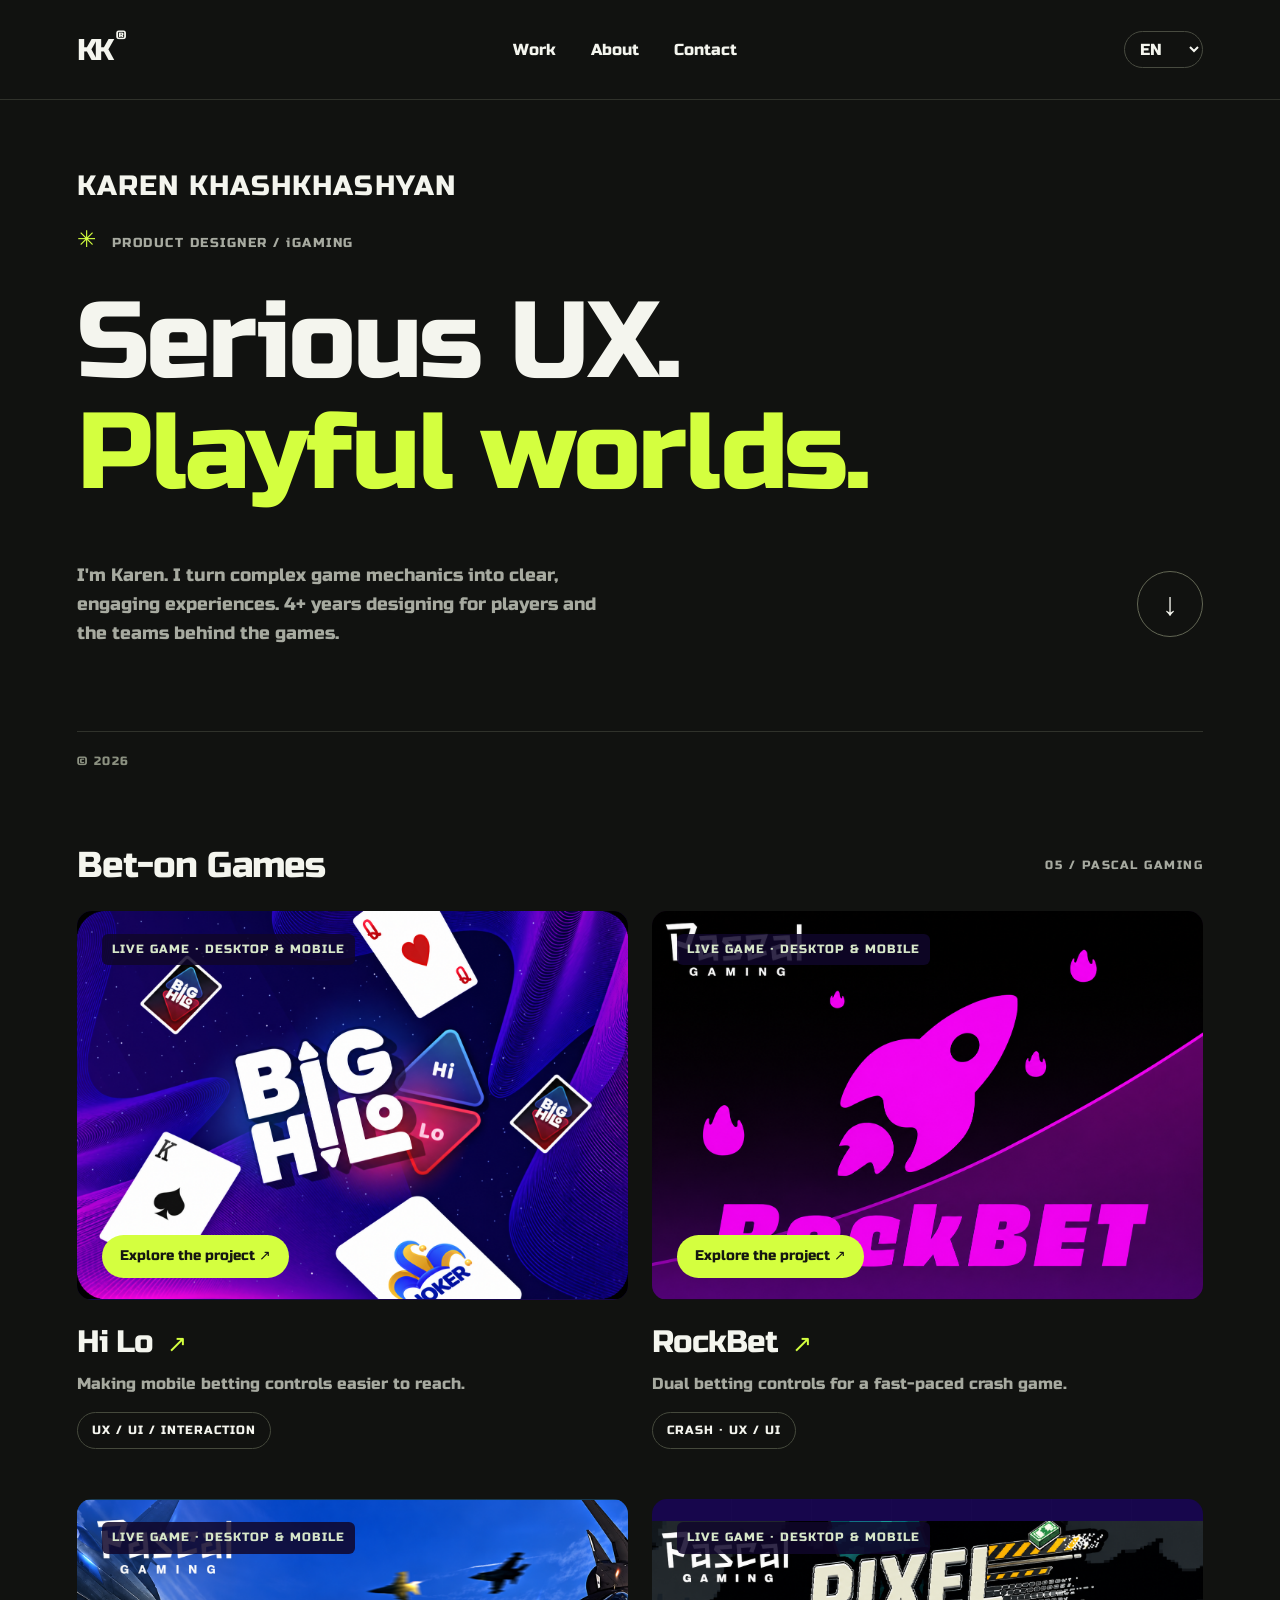
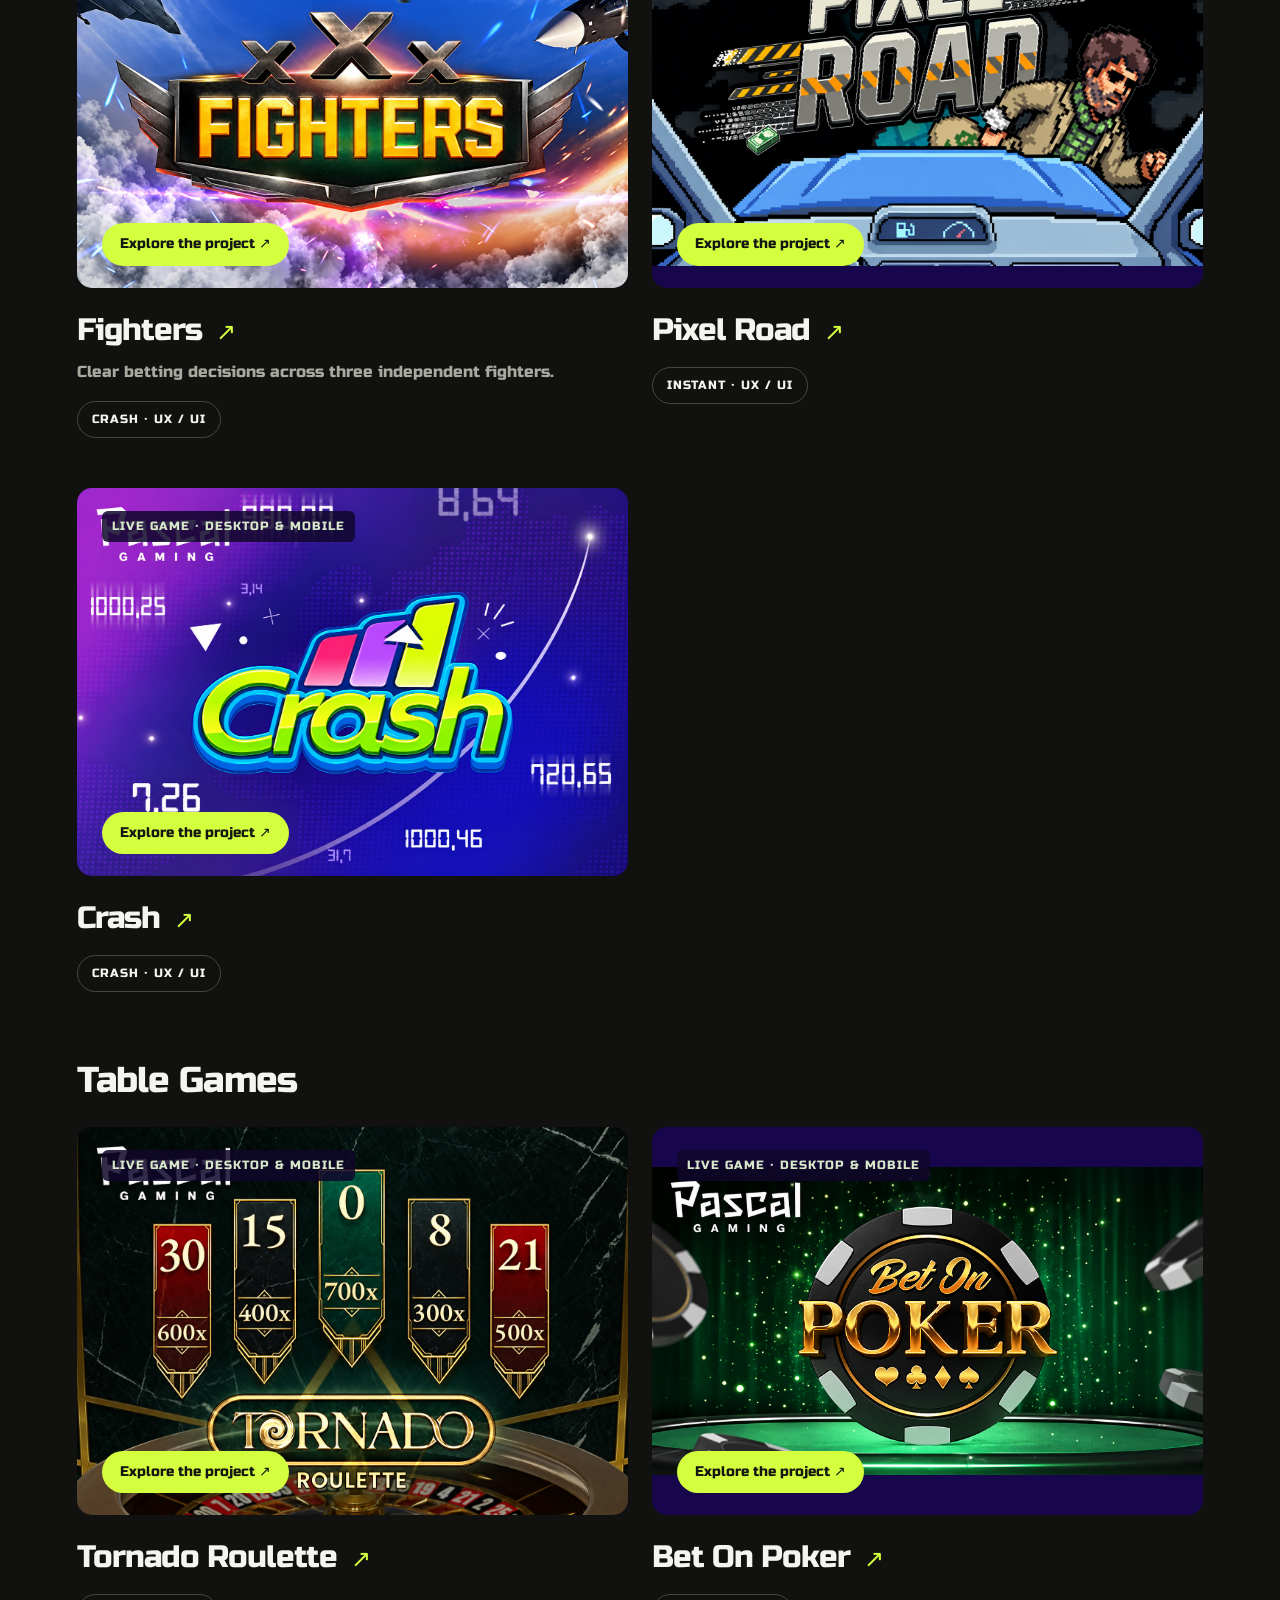
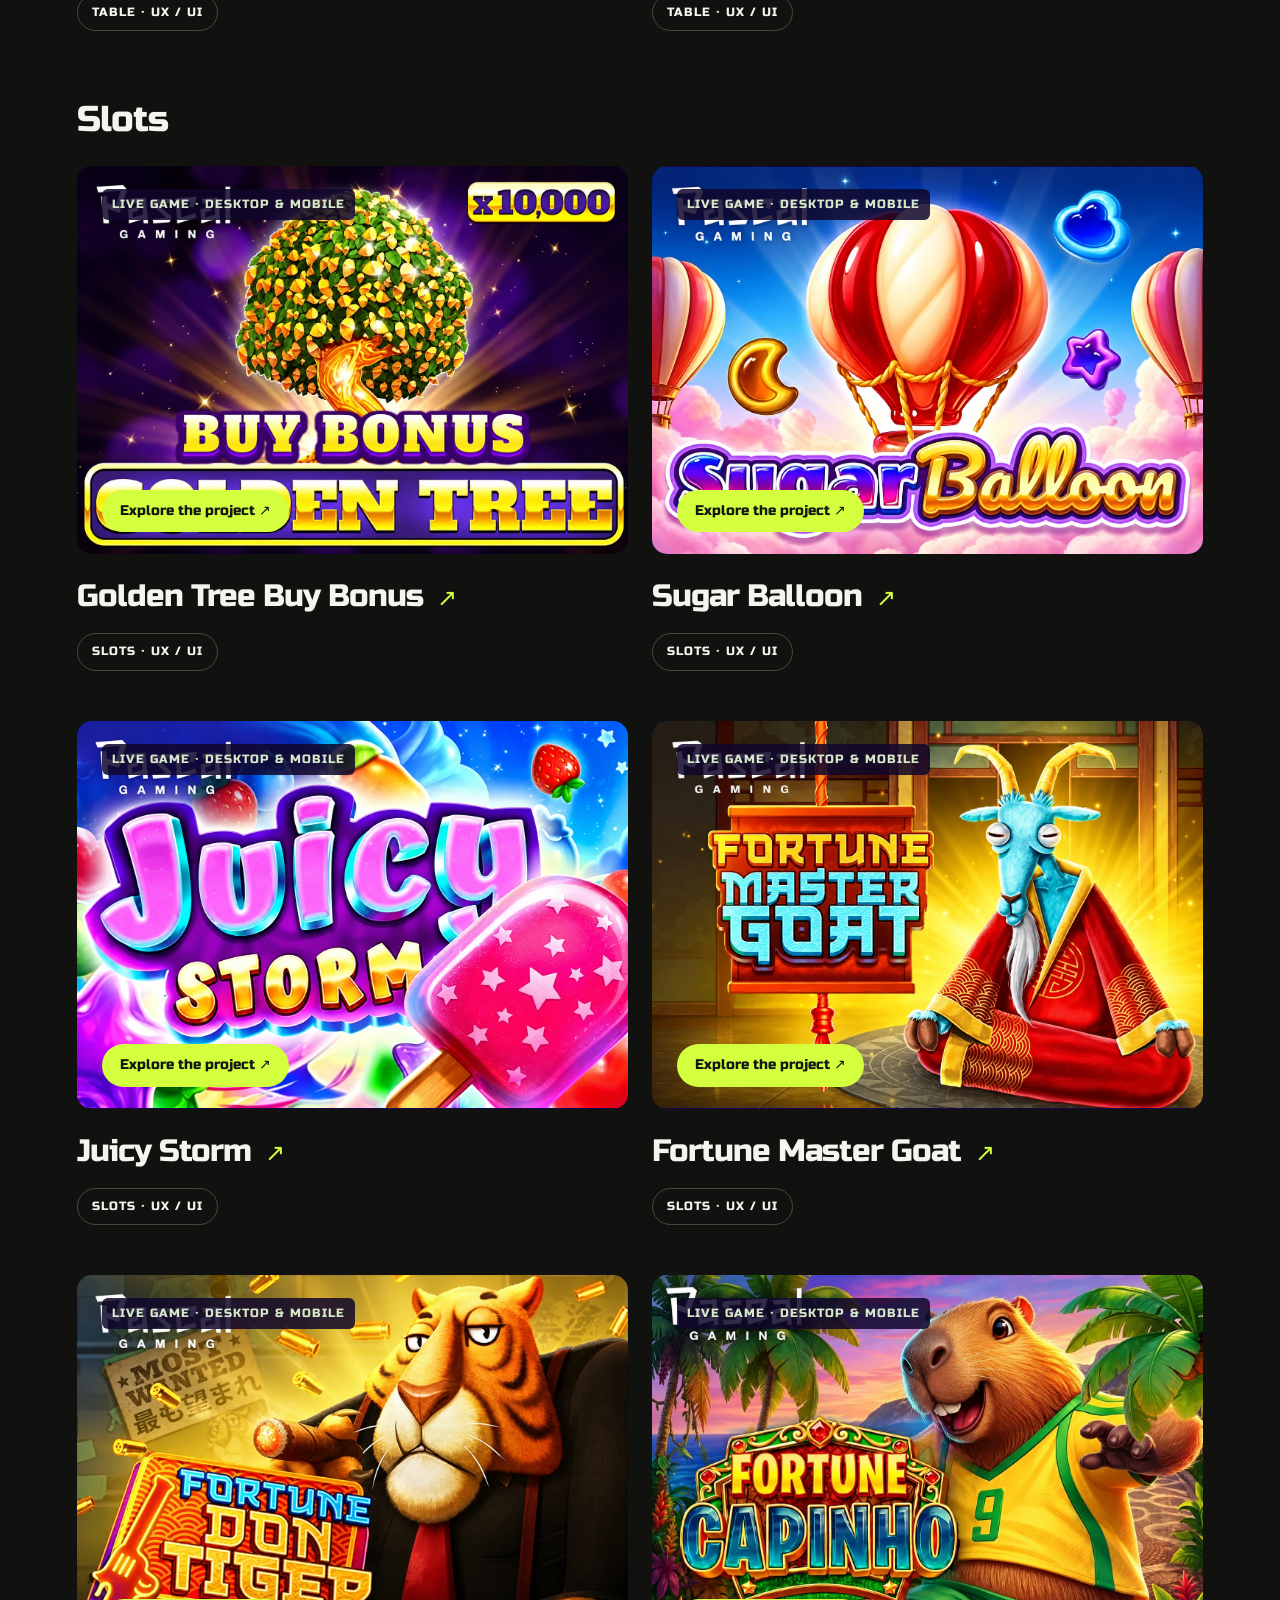
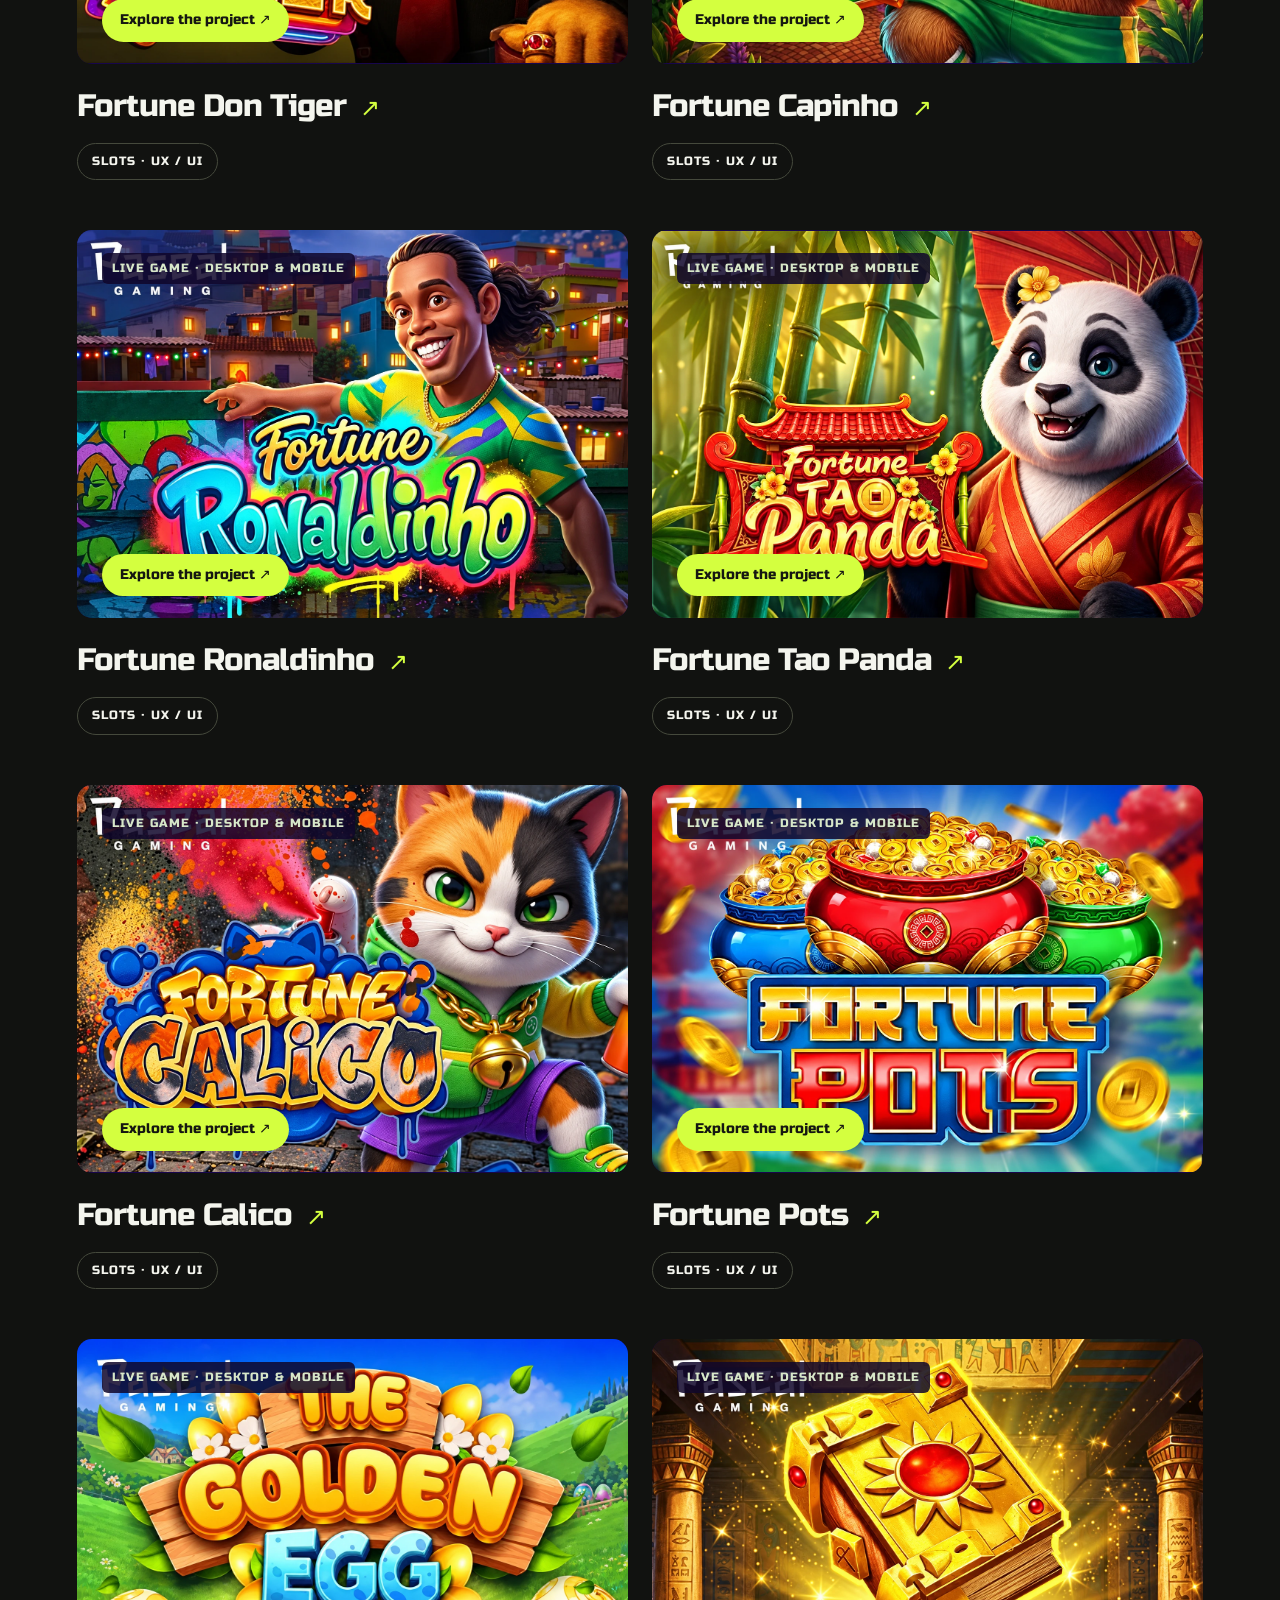
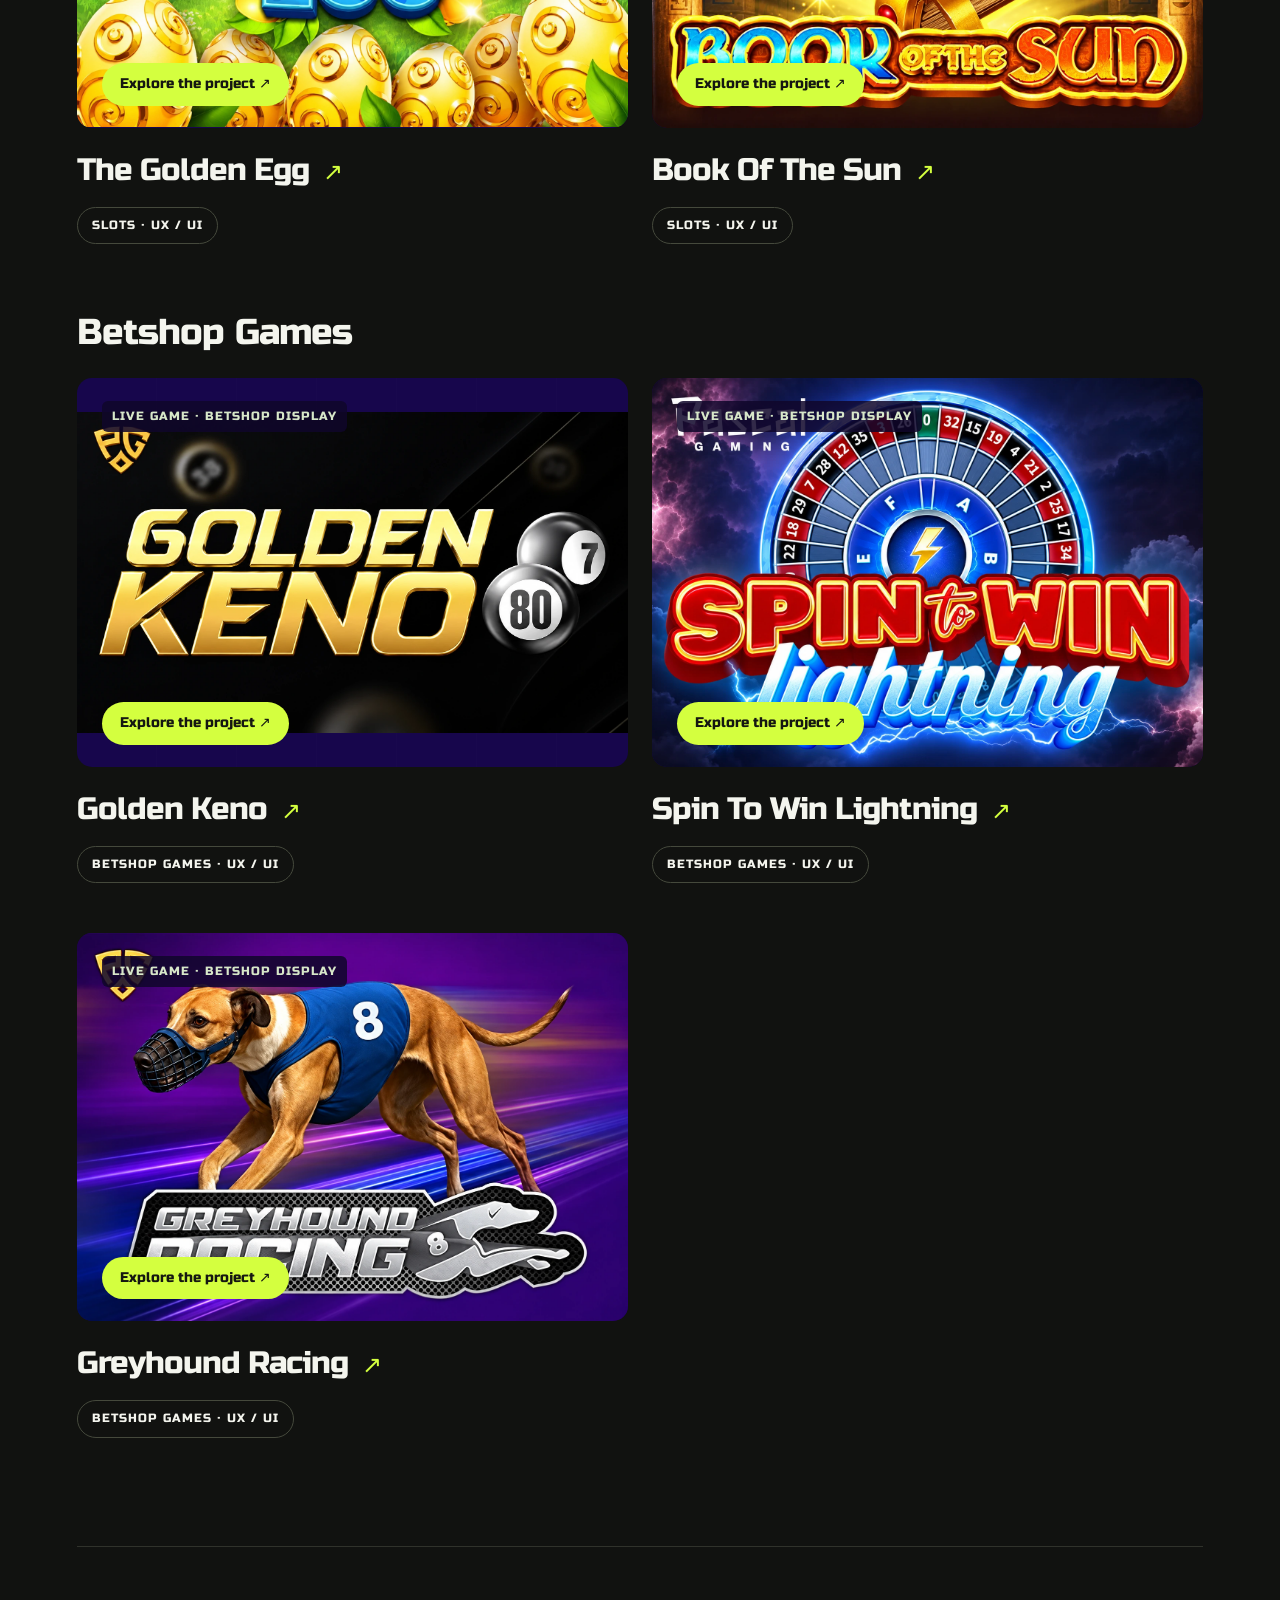
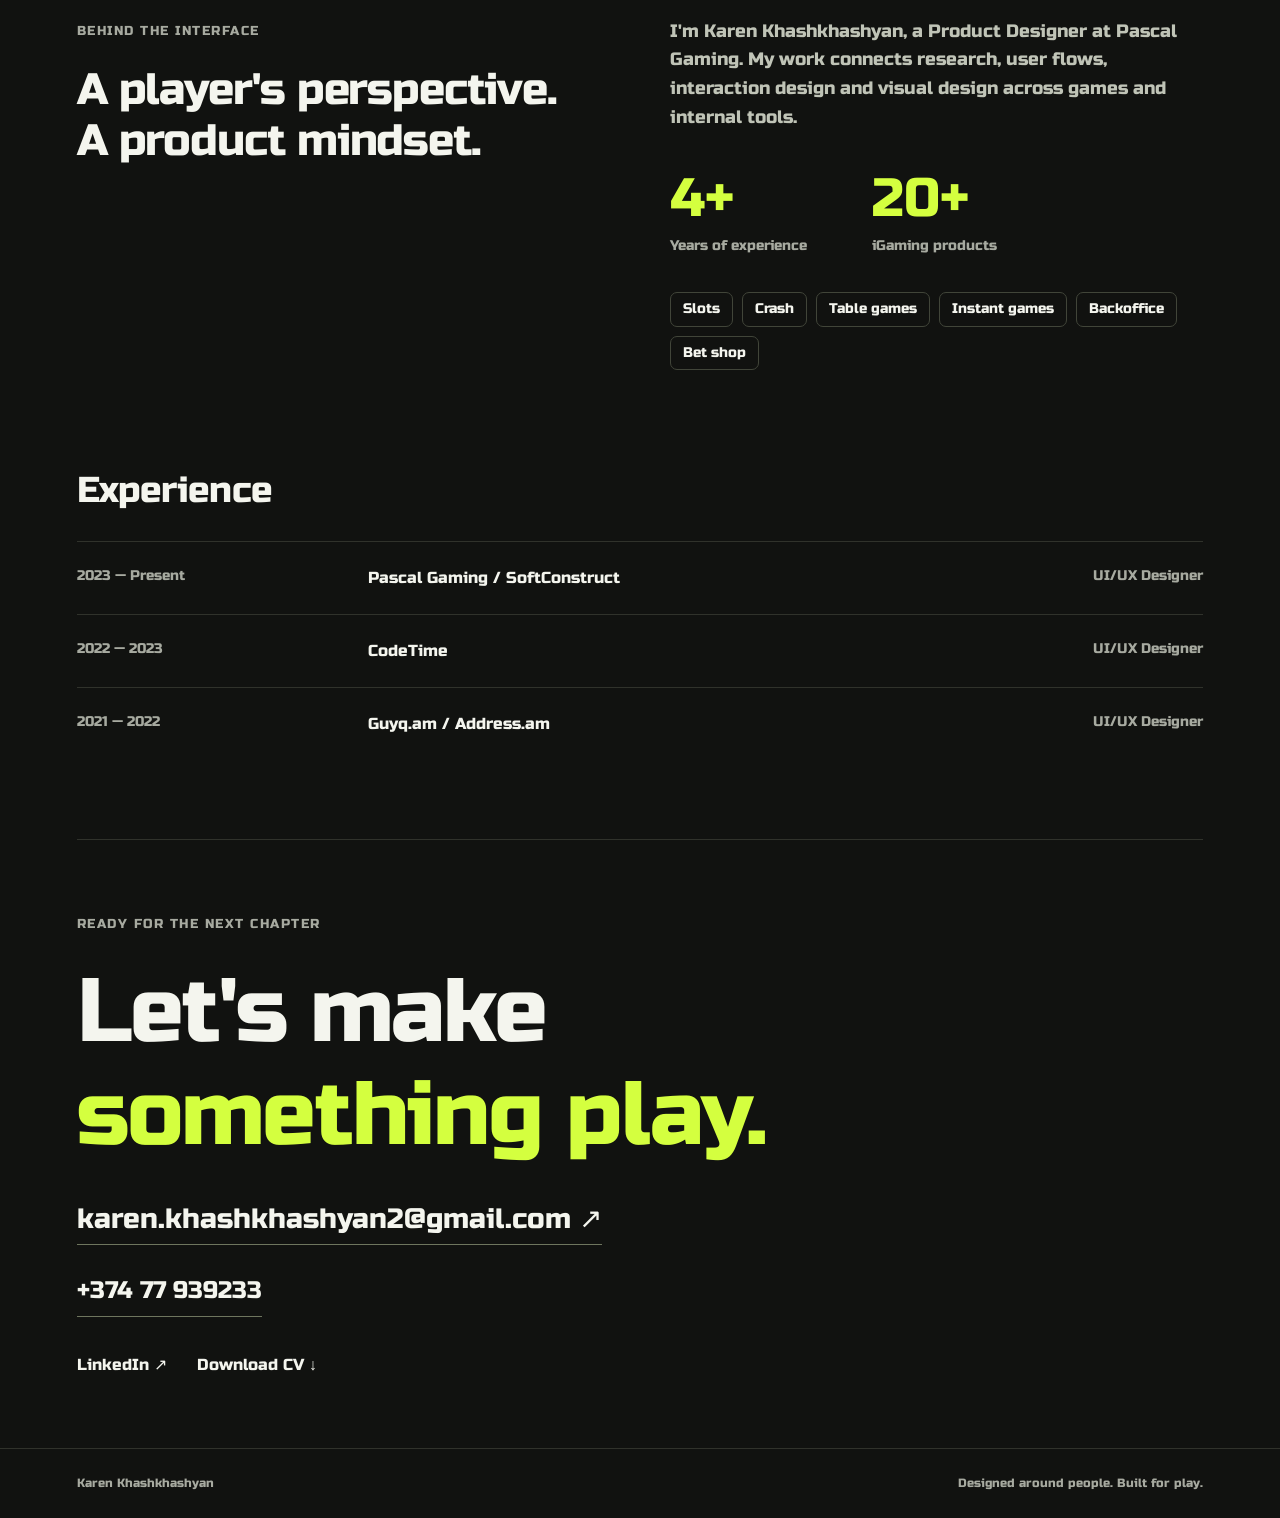
==== commit 4351d4ef: "Add files via upload" ====
--- a/index.html
+++ b/index.html
@@ -5,5 +5,6 @@
 <section id="about" class="about"><div><span class="eyebrow" data-t="behind">BEHIND THE INTERFACE</span><h2 data-t="aboutTitle">A player's perspective.<br>A product mindset.</h2></div><div><p data-t="bio">I'm Karen Khashkhashyan, a Product Designer at Pascal Gaming. My work connects research, user flows, interaction design and visual design across games and internal tools.</p><div class="stats"><div><strong>4+</strong><span data-t="years">Years of experience</span></div><div><strong>20+</strong><span data-t="products">iGaming products</span></div></div><div class="chips"><span>Slots</span><span>Crash</span><span>Table games</span><span>Instant games</span><span>Backoffice</span><span>Bet shop</span></div></div></section>
 <section class="experience"><h2 data-t="experience">Experience</h2><div class="job"><span>2023 — <span data-t="present">Present</span></span><strong>Pascal Gaming / SoftConstruct</strong><span>UI/UX Designer</span></div><div class="job"><span>2022 — 2023</span><strong>CodeTime</strong><span>UI/UX Designer</span></div><div class="job"><span>2021 — 2022</span><strong>Guyq.am / Address.am</strong><span>UI/UX Designer</span></div></section>
 <section id="contact" class="contact"><span class="eyebrow" data-t="next">READY FOR THE NEXT CHAPTER</span><h2 data-t="contactTitle">Let's make<br><em>something play.</em></h2><a class="email" href="mailto:karen.khashkhashyan2@gmail.com">karen.khashkhashyan2@gmail.com ↗</a><p class="phone-contact"><a href="tel:+37477939233">+374 77 939233</a></p><div class="contact-links"><a href="https://www.linkedin.com/in/karen-khashkhashyan-49598120b/" target="_blank" rel="noopener">LinkedIn ↗</a><a href="assets/Karen-Khashkhashyan-CV.pdf?v=d0475a5481a0" download data-t="cv">Download CV ↓</a></div></section></main><footer><span>Karen Khashkhashyan</span><span data-t="footer">Designed around people. Built for play.</span></footer>
-<dialog id="story"><div class="dialog-top"><span>01 / HI LO</span><button id="close" aria-label="Close project">×</button></div><div class="story-body"><span class="eyebrow">PASCAL GAMING · UX / UI</span><h2>Hi Lo</h2><p class="lead" data-t="storyIntro">A focused improvement to the live Hi Lo experience, making betting controls more accessible on mobile.</p><div class="story-screens"><img class="story-desktop" src="assets/desktop.png" alt="Final Hi Lo desktop design"><figure><img src="assets/mobile.png" alt="Final mobile design with betting controls above navigation"><figcaption data-t="finalScreen">Final mobile design · Live product</figcaption></figure></div><div class="project-play"><a class="button" href="https://pascalgaming.com/games/hi-lo" target="_blank" rel="noopener noreferrer external" data-t="visit">Play Hi Lo ↗</a></div><div class="story-grid"><div><article><h3 data-t="problem">The problem</h3><p data-t="problemText">Scrolling on mobile made betting controls difficult to access. Feedback from players and the product manager helped identify the issue.</p></article><article><h3 data-t="solution">My contribution</h3><p data-t="solutionText">I researched similar games and moved the betting controls to a more accessible position. I worked with the product manager and developers on the updated experience.</p></article><article><h3 data-t="result">Validation</h3><p data-t="resultText">The design was reviewed with the product manager and tested with players. Players experienced fewer difficulties placing bets; no numerical performance claim is made.</p></article></div></div></div></dialog><dialog id="rockbet-story"><div class="dialog-top"><span>02 / ROCKBET</span><button data-close-dialog aria-label="Close project">×</button></div><div class="story-body"><span class="eyebrow">PASCAL GAMING · UX / UI</span><h2 data-t="rockbet_title">Two bets.<br>One clear view.</h2><p class="lead" data-t="rockbet_intro">A crash-game interface that brings two betting panels, the live multiplier and round history into one view.</p><div class="story-screens"><img class="story-desktop" loading="lazy" src="assets/rockbet-desktop.png" alt="RockBet desktop design"><figure><img loading="lazy" src="assets/rockbet-mobile.png" alt="RockBet mobile design"><figcaption data-t="finalScreen">Final mobile design · Live product</figcaption></figure></div><div class="project-play"><a class="button" href="https://pascalgaming.com/games/rockbet" target="_blank" rel="noopener noreferrer external" data-t="rockbet_play">Play RockBet ↗</a></div><div class="story-grid"><div><article><h3 data-t="problem">The problem</h3><p data-t="rockbet_problem">Players need to make quick decisions across two simultaneous bets without losing track of the multiplier or previous rounds.</p></article><article><h3 data-t="solution">My contribution</h3><p data-t="rockbet_contribution">I designed the dark UI, dual betting panels and manual and automatic cash-out controls. I gave the multiplier visual priority and organized live bets, round history and top wins in a sidebar, working with the product manager and developers.</p></article><article><h3 data-t="reviewTitle">Product review</h3><p data-t="reviewText">The design was reviewed with the product team and is now live.</p></article></div></div></div></dialog><dialog id="fighters-story"><div class="dialog-top"><span>03 / FIGHTERS</span><button data-close-dialog aria-label="Close project">×</button></div><div class="story-body"><span class="eyebrow">PASCAL GAMING · UX / UI</span><h2 data-t="fighters_title">Multiple fighters.<br>Focused controls.</h2><p class="lead" data-t="fighters_intro">Fighter xXx features up to three fighters, each with an independent multiplier. The interface keeps selection, betting and live activity within one screen.</p><div class="story-screens"><img class="story-desktop" loading="lazy" src="assets/fighters-desktop.png" alt="Fighters desktop design"><figure><img loading="lazy" src="assets/fighters-mobile.png" alt="Fighters mobile design"><figcaption data-t="finalScreen">Final mobile design · Live product</figcaption></figure></div><div class="project-play"><a class="button" href="https://pascalgaming.com/games/fighter-xxx" target="_blank" rel="noopener noreferrer external" data-t="fighters_play">Play Fighters ↗</a></div><div class="story-grid"><div><article><h3 data-t="problem">The problem</h3><p data-t="fighters_problem">Players need to manage multiple fighters within short countdown windows. Auto-bet, auto-cashout and quick controls must remain clear without crowding the game.</p></article><article><h3 data-t="solution">My contribution</h3><p data-t="fighters_contribution">I designed the UI/UX, jet visuals, tabbed fighter selection and betting controls, including auto-bet, auto-cashout and quick multiplier buttons. I worked with the product manager and developers to integrate live bets and chat into the layout.</p></article><article><h3 data-t="reviewTitle">Product review</h3><p data-t="reviewText">The design was reviewed with the product team and is now live.</p></article></div></div></div></dialog><dialog id="tornado-roulette-story" aria-labelledby="tornado-roulette-title"><div class="dialog-top"><span>04 / TORNADO ROULETTE</span><button data-close-dialog aria-label="Close project">×</button></div><div class="story-body"><span class="eyebrow">PASCAL GAMING · TABLE · UX / UI</span><h2 id="tornado-roulette-title">Tornado Roulette</h2><p class="lead" data-t="tornado-roulette_intro">Tornado Roulette unleashes a whirlwind of massive wins with the Tornado Booster Multiplier delivering jaw-dropping odds from x50 to an incredible x700 on every spin!</p><div class="story-screens"><img class="story-desktop" loading="lazy" src="assets/tornado-roulette-desktop.png" alt="Tornado Roulette desktop design"><figure><img loading="lazy" src="assets/tornado-roulette-mobile.png" alt="Tornado Roulette mobile design"><figcaption data-t="finalScreen">Final mobile design · Live product</figcaption></figure></div><div class="project-play"><a class="button" href="https://pascalgaming.com/games/tornado-roulette-2" target="_blank" rel="noopener noreferrer external" data-t="tornado-roulette_play">Play Tornado Roulette ↗</a></div><div class="story-grid"><div><article><h3 data-t="problem">The problem</h3><p data-t="tornado-roulette_problem">Roulette players—especially experienced ones—need immediate access to both standard table bets and advanced call/neighbor bets (racetrack) without losing sight of the live 3D wheel or being overwhelmed by stacked menus during short betting windows.</p></article><article><h3 data-t="solution">My contribution</h3><p data-t="tornado-roulette_contribution">I designed the complete end-to-end UI/UX for &quot;Tornado Roulette,&quot; balancing a high-end luxury casino visual style with an ergonomic betting hierarchy. Key highlights include:</p></article><article><h3 data-t="result">Validation</h3><p data-t="tornado-roulette_validation">The interface was reviewed with product stakeholders and tested with casino game players. Having the racetrack and main board available simultaneously on one screen enabled players to place complex combination bets faster and with fewer misclicks during high-tempo rounds.</p></article></div></div></div></dialog><dialog id="pixel-road-story" aria-labelledby="pixel-road-title"><div class="dialog-top"><span>05 / PIXEL ROAD</span><button data-close-dialog aria-label="Close project">×</button></div><div class="story-body"><span class="eyebrow">PASCAL GAMING · INSTANT · UX / UI</span><h2 id="pixel-road-title">Pixel Road</h2><p class="lead" data-t="pixel-road_intro">&quot;Pixel Road&quot; is a fast-paced game where the goal is to cross as many road lines as possible without encountering a car. The player can cash out their winnings at any stage of the game.</p><div class="story-screens"><img class="story-desktop" loading="lazy" src="assets/pixel-road-desktop.png" alt="Pixel Road desktop design"><figure><img loading="lazy" src="assets/pixel-road-mobile.png" alt="Pixel Road mobile design"><figcaption data-t="finalScreen">Final mobile design · Live product</figcaption></figure></div><div class="project-play"><a class="button" href="https://www.ichancy.com/casino/slots/all/ICH/555575598-pixel-road?mode=fun" target="_blank" rel="noopener noreferrer external" data-t="pixel-road_play">Play Pixel Road ↗</a></div><div class="story-grid"><div><article><h3 data-t="problem">The problem</h3><p data-t="pixel-road_problem">Arcade-style obstacle crossing games need to translate classic retro mechanics into a high-stakes risk-versus-reward betting experience. Players needed an intuitive way to adjust risk tiers dynamically (from casual to extreme) and make split-second lane choices without clunky UI overlays obstructing the pixel-art action.</p></article><article><h3 data-t="solution">My contribution</h3><p data-t="pixel-road_contribution">I designed the complete retro pixel-art UI/UX for this street-crossing hazard game, seamlessly blending core gaming mechanics with intuitive betting controls. Key highlights include:</p></article><article><h3 data-t="result">Validation</h3><p data-t="pixel-road_validation">The interface was reviewed with the product team and validated through playtesting. The direct integration of bet multipliers onto the street lanes, paired with instant difficulty toggles, allowed players to easily build custom risk strategies, resulting in higher session duration and continuous round play.</p></article></div></div></div></dialog><dialog id="bet-on-poker-story" aria-labelledby="bet-on-poker-title"><div class="dialog-top"><span>07 / BET ON POKER</span><button data-close-dialog aria-label="Close project">×</button></div><div class="story-body"><span class="eyebrow">PASCAL GAMING · TABLE · UX / UI</span><h2 id="bet-on-poker-title">Bet On Poker</h2><p class="lead" data-t="bet-on-poker_intro">Bet on Poker reimagines the classic card showdown as an unlimited-player betting spectacle—predict winning hands, combinations, and side markets across four thrilling stages with shifting odds!</p><div class="story-screens"><img class="story-desktop" loading="lazy" src="assets/bet-on-poker-desktop.png" alt="Bet On Poker desktop design"><figure><img loading="lazy" src="assets/bet-on-poker-mobile.png" alt="Bet On Poker mobile design"><figcaption data-t="finalScreen">Final mobile design · Live product</figcaption></figure></div><div class="project-play"><a class="button" href="https://pascalgaming.com/games/bet-on-poker" target="_blank" rel="noopener noreferrer external" data-t="bet-on-poker_play">Play Bet On Poker ↗</a></div><div class="story-grid"><div><article><h3 data-t="problem">The problem</h3><p data-t="bet-on-poker_problem">Multi-hand live poker betting games can quickly become visually overwhelming when tracking multiple hand positions, changing odds, and chip placements simultaneously. Players needed a clear, real-time view of six distinct hand positions and community cards, alongside fast chip controls to make multi-position bets before time ran out.</p></article><article><h3 data-t="solution">My contribution</h3><p data-t="bet-on-poker_contribution">I designed the full digital table interface for &quot;Bet On Poker,&quot; focusing on realistic table aesthetics combined with high-clarity betting UX. Key highlights include:</p></article><article><h3 data-t="result">Validation</h3><p data-t="bet-on-poker_validation">The design was reviewed with product stakeholders and tested with target players. The intuitive visual feedback on hand status (clear Win/Loss indicators) and the streamlined chip placement flow reduced user errors during live dealing phases and encouraged higher multi-position bet placement.</p></article></div></div></div></dialog><dialog id="crash-story" aria-labelledby="crash-title"><div class="dialog-top"><span>08 / CRASH</span><button data-close-dialog aria-label="Close project">×</button></div><div class="story-body"><span class="eyebrow">PASCAL GAMING · CRASH · UX / UI</span><h2 id="crash-title">Crash</h2><p class="lead" data-t="crash_intro">Crash is a classic, high-tension Instant Game where the multiplier climbs higher and higher until it crashes—test your nerves and cash out at the perfect moment!</p><div class="story-screens"><img class="story-desktop" loading="lazy" src="assets/crash-desktop.png" alt="Crash desktop design"><figure><img loading="lazy" src="assets/crash-mobile.png" alt="Crash mobile design"><figcaption data-t="finalScreen">Final mobile design · Live product</figcaption></figure></div><div class="project-play"><a class="button" href="https://pascalgaming.com/games/crash" target="_blank" rel="noopener noreferrer external" data-t="crash_play">Play Crash ↗</a></div><div class="story-grid"><div><article><h3 data-t="problem">The problem</h3><p data-t="crash_problem">Players in crash games often struggle with two main issues: lack of transparency around game fairness and restrictive, single-bet interface layouts. To build long-term trust and cater to advanced players, the interface needed to combine verifiable fair-play data with a flexible, modular betting system—all within a fast-moving, continuous game cycle.</p></article><article><h3 data-t="solution">My contribution</h3><p data-t="crash_contribution">I designed the complete dark-mode UI/UX for this &quot;1 Crash&quot; game with a heavy focus on transparency and user customization. Key highlights include:</p></article><article><h3 data-t="result">Validation</h3><p data-t="crash_validation">The design was reviewed with product stakeholders and validated through user testing. Players reported high confidence due to the visible Provably Fair verification system, and the modular Create New bet slip feature made executing multi-bet strategies effortless during fast round transitions.</p></article></div></div></div></dialog><dialog id="golden-tree-buy-bonus-story" aria-labelledby="golden-tree-buy-bonus-title"><div class="dialog-top"><span>09 / GOLDEN TREE BUY BONUS</span><button data-close-dialog aria-label="Close project">×</button></div><div class="story-body"><span class="eyebrow">PASCAL GAMING · SLOTS · UX / UI</span><h2 id="golden-tree-buy-bonus-title">Golden Tree Buy Bonus</h2><p class="lead source-copy" lang="en">Golden Tree 100: Buy Bonus bursts with vibrant colors and 100 winning lines, where customizable wild buys and x1-x5 multipliers fuel epic x10,000 payouts!</p><div class="story-screens"><img class="story-desktop" loading="lazy" src="assets/golden-tree-buy-bonus-desktop.webp" alt="Golden Tree Buy Bonus desktop design"><figure><img loading="lazy" src="assets/golden-tree-buy-bonus-mobile.webp" alt="Golden Tree Buy Bonus mobile design"><figcaption data-t="finalScreen">Final mobile design · Live product</figcaption></figure></div><div class="project-play"><a class="button" href="https://pascalgaming.com/games/golden-tree-20-000-buy-bonus" target="_blank" rel="noopener noreferrer external"><span data-t="playGame">Play</span> Golden Tree Buy Bonus ↗</a></div><div class="story-grid"><div><article><h3 data-t="problem">The problem</h3><div class="source-copy" lang="en"><p>Classic slot games require a standardized, highly ergonomic betting UI and modal workflow that can function seamlessly across an entire suite of titles without re-engineering core controls for every new release. The challenge was to design a mobile-first betting architecture, including complex popup interfaces like Bonus Buy options and win celebrations, that ensures high visual clarity, one-handed usability, and brand consistency.</p></div></article><article><h3 data-t="solution">My contribution</h3><div class="source-copy" lang="en"><p>I designed the complete UI/UX framework for the entire betting interface, buttons, control bars, and popup modal systems (excluding the individual game symbols). Notably, this betting layout was designed as a core reusable component utilized across similar classic slot games in our product portfolio. Key highlights include:</p><p>Core Betting Dock &amp; Controls: Engineered the main spin button, bet level modifiers, last-win display, and fast-action toggles (Turbo, Auto-spin, settings drawer) optimized for thumb navigation on mobile devices.</p><p>Buy Bonus Modal System: Designed the full overlay flow where players can browse different bonus tiers, preview wild counts, dynamically adjust purchase stakes using direct + / - controls, and confirm transactions via a prominent BUY action button.</p><p>Win Announcement &amp; Congratulatory Popups: Created high-impact modal dialogs for reward triggers, bonus start screens, and win summaries to maintain visual excitement.</p><p>Modular Design Architecture: Built the entire betting interface and popup framework as a flexible UI system that can be seamlessly applied to other classic slot games, ensuring consistency across the catalog.</p></div></article><article><h3 data-t="result">Validation</h3><div class="source-copy" lang="en"><p>The framework was reviewed with product stakeholders and deployed across multiple classic titles. Standardizing the core betting interface and popup UX dramatically reduced player friction when switching between games, while the clean &quot;Buy Bonus&quot; modal design led to higher feature adoption and smoother overall session flow.</p></div></article></div></div></div></dialog><dialog id="sugar-balloon-story" aria-labelledby="sugar-balloon-title"><div class="dialog-top"><span>10 / SUGAR BALLOON</span><button data-close-dialog aria-label="Close project">×</button></div><div class="story-body"><span class="eyebrow">PASCAL GAMING · SLOTS · UX / UI</span><h2 id="sugar-balloon-title">Sugar Balloon</h2><p class="lead source-copy" lang="en">&quot;Sugar Balloon&quot; is a candy-themed scatter-pay / cascading slot game featuring vibrant sweet-themed visuals, dynamic multipliers, and advanced feature-buy options. The game offers players enhanced tactical control through special side-bet modes—such as &quot;Double Chance,&quot; &quot;Random Bet,&quot; and &quot;Boosted Bet&quot;—allowing them to customize gameplay volatility and bonus triggers.</p><div class="story-screens"><img class="story-desktop" loading="lazy" src="assets/sugar-balloon-desktop.webp" alt="Sugar Balloon desktop design"><figure><img loading="lazy" src="assets/sugar-balloon-mobile.webp" alt="Sugar Balloon mobile design"><figcaption data-t="finalScreen">Final mobile design · Live product</figcaption></figure></div><div class="project-play"><a class="button" href="https://pascalgaming.com/games/sugar-balloon" target="_blank" rel="noopener noreferrer external"><span data-t="playGame">Play</span> Sugar Balloon ↗</a></div><div class="story-grid"><div><article><h3 data-t="problem">The problem</h3><div class="source-copy" lang="en"><p>Complex slot games with multiple side-bet mechanisms and variable multiplier tiers can easily confuse players if the option cards and stake inputs are not structured intuitively. The challenge was to create a mobile and web-responsive modal system that presents high-stake choices clearly, prevents accidental triggers, and seamlessly integrates dynamic multiplier selection without cluttering the main game view.</p></div></article><article><h3 data-t="solution">My contribution</h3><div class="source-copy" lang="en"><p>I designed the complete UI/UX framework for the betting interface, popup modal systems, buttons, and control bars (excluding the individual reel game symbols). Notably, this betting architecture was engineered as a core reusable component utilized across similar bonus-heavy slot games in our product portfolio. Key highlights include:</p><p>Special Bets Modal System: Designed the main interactive overlay featuring distinct, color-coded option cards (&quot;Double Chance&quot;, &quot;Random Bet&quot;, and &quot;Boosted Bet&quot;) with clear feature descriptions, dynamic stake controls (- / +), and a prominent ACTIVATE Call-to-Action button.</p><p>Complete Multiplier Design &amp; Selectors: Designed all multiplier visual elements, badges, and interactive modifier controls (such as the x2 boosted multiplier selectors) to make multiplier states instantly readable across all screen sizes.</p><p>Side-Bet Entry Triggers: Created high-visibility side buttons for &quot;BUY BONUS&quot; and &quot;SPECIAL BETS&quot; on the main game interface for effortless one-click access to feature overlays.</p><p>Core Reusable Betting Dock: Built the entire bottom navigation panel—including the main spin button, balance tracking, last win display, bet adjustments, and fast toggles (Turbo, Auto-spin)—as a standardized core component reused across similar bonus-driven titles.</p></div></article><article><h3 data-t="result">Validation</h3><div class="source-copy" lang="en"><p>The design was reviewed with product managers and validated through user testing across multiple game releases. The intuitive breakdown of feature cards and explicit multiplier controls resulted in higher engagement with &quot;Special Bets&quot; modes, while the reusable core UI significantly streamlined development time and ensured UX consistency across all similar titles.</p></div></article></div></div></div></dialog><dialog id="juicy-storm-story" aria-labelledby="juicy-storm-title"><div class="dialog-top"><span>11 / JUICY STORM</span><button data-close-dialog aria-label="Close project">×</button></div><div class="story-body"><span class="eyebrow">PASCAL GAMING · SLOTS · UX / UI</span><h2 id="juicy-storm-title">Juicy Storm</h2><p class="lead source-copy" lang="en">&quot;Juicy Storm&quot; is a vibrant, fruit- and sugar-themed 6x5 video slot game featuring a Pay Anywhere payout engine and cascading reels. Built for high-volatility action, the game includes explosive win multipliers, a &quot;Double Chance&quot; side-bet toggle to double bonus trigger odds, and direct &quot;Buy Bonus&quot; overlays for instant free spin access.</p><div class="story-screens"><img class="story-desktop" loading="lazy" src="assets/juicy-storm-desktop.webp" alt="Juicy Storm desktop design"><figure><img loading="lazy" src="assets/juicy-storm-mobile.webp" alt="Juicy Storm mobile design"><figcaption data-t="finalScreen">Final mobile design · Live product</figcaption></figure></div><div class="project-play"><a class="button" href="https://pascal-pre-live-18754649.springbuilder.site/video-slots/slots/all/51/pascal-gaming/88535-555558647-juicy-storm?mode=fun" target="_blank" rel="noopener noreferrer external"><span data-t="playGame">Play</span> Juicy Storm ↗</a></div><div class="story-grid"><div><article><h3 data-t="problem">The problem</h3><div class="source-copy" lang="en"><p>High-tempo scatter-pay slots with cascading reels and dynamic multipliers require a streamlined betting interface and popup workflow that keeps complex choices simple. The challenge was to design a mobile- and web-responsive betting architecture—including feature purchase popups, multiplier indicators, and side-bet toggles—that delivers crisp visual hierarchy, prevents accidental clicks, and serves as a scalable component framework across diverse slot titles.</p></div></article><article><h3 data-t="solution">My contribution</h3><div class="source-copy" lang="en"><p>I designed the complete UI/UX framework for the betting interface, control buttons, popup modal systems, and all visual multipliers (excluding the individual reel game symbols). Notably, this betting architecture was engineered as a core reusable component utilized across similar bonus-heavy slot games in our product portfolio. Key highlights include:</p><p>Core Reusable Betting Dock: Engineered the main control bar—including the primary spin button, direct stake adjusters (- / +), bet amount readout, last-win tracker, balance display, and quick-action toggles (Turbo, Auto-spin, settings drawer)—as a standardized core component reused across similar slot titles.</p><p>&quot;Buy Bonus&quot; &amp; Feature Popups: Designed the interactive purchase overlays for instant bonus round activation, complete with clear cost previews, confirmation steps, and themed modal containers.</p><p>&quot;Double Chance&quot; &amp; Side-Bet UI Elements: Created intuitive toggle buttons and badges for side-bet options (such as</p><p>&quot;Double Chance&quot;), allowing players to modify their bonus trigger odds effortlessly from the main interface.</p><p>Complete Multipliers &amp; Visual UI Elements: Designed all multiplier UI badges, numerical indicators, button states, and popup dialogs across both the base game and bonus rounds, ensuring immediate visual clarity during high-multiplier cascading wins.</p></div></article><article><h3 data-t="result">Validation</h3><div class="source-copy" lang="en"><p>The framework was reviewed with product stakeholders and deployed across multiple slot titles. Standardizing this core betting engine across similar games drastically reduced development deployment time, while the intuitive breakdown of feature popups and explicit multiplier controls resulted in higher feature adoption and smoother overall session flow.</p></div></article></div></div></div></dialog><dialog id="fortune-master-goat-story" aria-labelledby="fortune-master-goat-title"><div class="dialog-top"><span>12 / FORTUNE MASTER GOAT</span><button data-close-dialog aria-label="Close project">×</button></div><div class="story-body"><span class="eyebrow">PASCAL GAMING · SLOTS · UX / UI</span><h2 id="fortune-master-goat-title">Fortune Master Goat</h2><p class="lead source-copy" lang="en">&quot;Fortune Master Goat&quot; is an Asian-themed video slot game built around fortune mechanics, dynamic win multipliers, bonus feature triggers, and an instant &quot;Buy Bonus&quot; option that grants players direct access to high-volatility free spin rounds.</p><div class="story-screens"><img class="story-desktop" loading="lazy" src="assets/fortune-master-goat-desktop.webp" alt="Fortune Master Goat desktop design"><figure><img loading="lazy" src="assets/fortune-master-goat-mobile.webp" alt="Fortune Master Goat mobile design"><figcaption data-t="finalScreen">Final mobile design · Live product</figcaption></figure></div><div class="project-play"><a class="button" href="https://pascalgaming.com/games/fortune-master-goat" target="_blank" rel="noopener noreferrer external"><span data-t="playGame">Play</span> Fortune Master Goat ↗</a></div><div class="story-grid"><div><article><h3 data-t="problem">The problem</h3><div class="source-copy" lang="en"><p>Theme-driven slot games require an ergonomic, standardized betting UI and modal workflow that can function seamlessly across an entire portfolio without re-engineering core controls for every new title release. The challenge was to design a mobile- and web-responsive betting architecture—including complex popup interfaces, multiplier badges, and feature buy overlays—that ensures high visual clarity, one-handed usability, and brand consistency across diverse game themes.</p></div></article><article><h3 data-t="solution">My contribution</h3><div class="source-copy" lang="en"><p>I designed the complete UI/UX framework for the betting interface, control buttons, jackpot/bonus HUDs, popup modal systems, and all visual multipliers (excluding the individual reel game symbols). Notably, this betting architecture was engineered as a core reusable component utilized across similar slot games in our product portfolio. Key highlights include:</p><p>Core Reusable Betting Dock: Engineered the main control bar—including the primary spin button, direct stake adjusters (- / +), bet amount readout, last-win tracker, balance display, and quick-action toggles (Turbo, Auto-spin, settings drawer)—as a standardized core component reused across similar slot titles.</p><p>Themed</p><p>&quot;Buy Bonus&quot; Access &amp; Modals: Created the integrated &quot;BUY BONUS&quot; side button with live cost calculation alongside the full popup overlay system for feature purchases and bonus round confirmations.</p><p>Feature HUD &amp; Popup Modals: Structured win celebration popups, feature trigger dialogs, and bonus selection overlays to deliver clear, high-contrast visual updates during active gameplay transitions.</p><p>Complete Multiplier &amp; UI Element Design: Designed all multiplier UI badges, numeric indicators, buttons, and popup dialogs across the game, maintaining crisp visual hierarchy and immediate player feedback during feature triggers and boosted wins.</p></div></article><article><h3 data-t="result">Validation</h3><div class="source-copy" lang="en"><p>The framework was reviewed with product stakeholders and deployed across multiple slot titles. Standardizing this core betting engine across similar games drastically reduced development deployment time, while the intuitive breakdown of feature cards and explicit multiplier controls resulted in higher feature adoption and smoother overall session flow.</p></div></article></div></div></div></dialog><dialog id="fortune-don-tiger-story" aria-labelledby="fortune-don-tiger-title"><div class="dialog-top"><span>13 / FORTUNE DON TIGER</span><button data-close-dialog aria-label="Close project">×</button></div><div class="story-body"><span class="eyebrow">PASCAL GAMING · SLOTS · UX / UI</span><h2 id="fortune-don-tiger-title">Fortune Don Tiger</h2><p class="lead source-copy" lang="en">&quot;Fortune Don Tiger&quot; is a luxurious Asian-themed slot game filled with golden prosperity, featuring the mighty Tiger Don character, classic 5x3 grid layout, dynamic bonus game triggers, and fortune-multiplying mechanics designed to deliver balanced wins and steady excitement.</p><div class="story-screens"><img class="story-desktop" loading="lazy" src="assets/fortune-don-tiger-desktop.webp" alt="Fortune Don Tiger desktop design"><figure><img loading="lazy" src="assets/fortune-don-tiger-mobile.webp" alt="Fortune Don Tiger mobile design"><figcaption data-t="finalScreen">Final mobile design · Live product</figcaption></figure></div><div class="project-play"><a class="button" href="https://pascalgaming.com/game-portfolio" target="_blank" rel="noopener noreferrer external"><span data-t="playGame">Play</span> Fortune Don Tiger ↗</a></div><div class="story-grid"><div><article><h3 data-t="problem">The problem</h3><div class="source-copy" lang="en"><p>Theme-driven slot games require an ergonomic, standardized betting UI and modal workflow that can function seamlessly across an entire portfolio without re-engineering core controls for every new title release. The challenge was to design a mobile- and web-responsive betting architecture—including complex popup interfaces, multiplier badges, and feature buy overlays—that ensures high visual clarity, one-handed usability, and brand consistency across diverse game themes.</p></div></article><article><h3 data-t="solution">My contribution</h3><div class="source-copy" lang="en"><p>I designed the complete UI/UX framework for the betting interface, control buttons, jackpot/bonus HUDs, popup modal systems, and all visual multipliers (excluding the individual reel game symbols). Notably, this betting architecture was engineered as a core reusable component utilized across similar slot games in our product portfolio. Key highlights include:</p><p>Core Reusable Betting Dock: Engineered the main control bar—including the primary spin button, direct stake adjusters (- / +), bet amount readout, last-win tracker, balance display, and quick-action toggles (Turbo, Auto-spin, settings drawer)—as a standardized core component reused across similar slot titles.</p><p>Themed</p><p>&quot;Buy Bonus&quot; Access &amp; Modals: Created the integrated &quot;BUY BONUS&quot; side button with live cost calculation alongside the full popup overlay system for feature purchases and bonus round confirmations.</p><p>Feature HUD &amp; Popup Modals: Structured win celebration popups, feature trigger dialogs, and bonus selection overlays to deliver clear, high-contrast visual updates during active gameplay transitions.</p><p>Complete Multiplier &amp; UI Element Design: Designed all multiplier UI badges, numeric indicators, buttons, and popup dialogs across the game, maintaining crisp visual hierarchy and immediate player feedback during feature triggers and boosted wins.</p></div></article><article><h3 data-t="result">Validation</h3><div class="source-copy" lang="en"><p>The framework was reviewed with product stakeholders and deployed across multiple slot titles. Standardizing this core betting engine across similar games drastically reduced development deployment time, while the intuitive breakdown of feature cards and explicit multiplier controls resulted in higher feature adoption and smoother overall session flow.</p></div></article></div></div></div></dialog><dialog id="fortune-capinho-story" aria-labelledby="fortune-capinho-title"><div class="dialog-top"><span>14 / FORTUNE CAPINHO</span><button data-close-dialog aria-label="Close project">×</button></div><div class="story-body"><span class="eyebrow">PASCAL GAMING · SLOTS · UX / UI</span><h2 id="fortune-capinho-title">Fortune Capinho</h2><p class="lead source-copy" lang="en">&quot;Fortune Capinho&quot; is a capybara-themed 3-reel slot game that combines charm with fortune mechanics. It features dynamic bonus rounds, reel respin features, hold mechanics, and multiplier boosts, offering balanced medium-volatility gameplay designed for fast-paced mobile and desktop action.</p><div class="story-screens"><img class="story-desktop" loading="lazy" src="assets/fortune-capinho-desktop.webp" alt="Fortune Capinho desktop design"><figure><img loading="lazy" src="assets/fortune-capinho-mobile.webp" alt="Fortune Capinho mobile design"><figcaption data-t="finalScreen">Final mobile design · Live product</figcaption></figure></div><div class="project-play"><a class="button" href="https://pascalgaming.com/games/fortune-capinho" target="_blank" rel="noopener noreferrer external"><span data-t="playGame">Play</span> Fortune Capinho ↗</a></div><div class="story-grid"><div><article><h3 data-t="problem">The problem</h3><div class="source-copy" lang="en"><p>Theme-driven slot games require an ergonomic, standardized betting UI and modal workflow that can function seamlessly across an entire portfolio without re-engineering core controls for every new title release. The challenge was to design a mobile- and web-responsive betting architecture—including complex popup interfaces, multiplier badges, and feature buy overlays—that ensures high visual clarity, one-handed usability, and brand consistency across diverse game themes.</p></div></article><article><h3 data-t="solution">My contribution</h3><div class="source-copy" lang="en"><p>I designed the complete UI/UX framework for the betting interface, control buttons, jackpot/bonus HUDs, popup modal systems, and all visual multipliers (excluding the individual reel game symbols). Notably, this betting architecture was engineered as a core reusable component utilized across similar slot games in our product portfolio. Key highlights include:</p><p>Core Reusable Betting Dock: Engineered the main control bar—including the primary spin button, direct stake adjusters (- / +), bet amount readout, last-win tracker, balance display, and quick-action toggles (Turbo, Auto-spin, settings drawer)—as a standardized core component reused across similar slot titles.</p><p>Themed</p><p>&quot;Buy Bonus&quot; Access &amp; Modals: Created the integrated &quot;BUY BONUS&quot; side button with live cost calculation alongside the full popup overlay system for feature purchases and bonus round confirmations.</p><p>Feature HUD &amp; Popup Modals: Structured win celebration popups, feature trigger dialogs, respin indicators, and bonus selection overlays to deliver clear, high-contrast visual updates during active gameplay transitions.</p><p>Complete Multiplier &amp; UI Element Design: Designed all multiplier UI badges, numeric indicators, buttons, and popup dialogs across the game, maintaining crisp visual hierarchy and immediate player feedback during feature triggers and boosted wins.</p></div></article><article><h3 data-t="result">Validation</h3><div class="source-copy" lang="en"><p>The framework was reviewed with product stakeholders and deployed across multiple slot titles. Standardizing this core betting engine across similar games drastically reduced development deployment time, while the intuitive breakdown of feature cards and explicit multiplier controls resulted in higher feature adoption and smoother overall session flow.</p></div></article></div></div></div></dialog><dialog id="fortune-ronaldinho-story" aria-labelledby="fortune-ronaldinho-title"><div class="dialog-top"><span>15 / FORTUNE RONALDINHO</span><button data-close-dialog aria-label="Close project">×</button></div><div class="story-body"><span class="eyebrow">PASCAL GAMING · SLOTS · UX / UI</span><h2 id="fortune-ronaldinho-title">Fortune Ronaldinho</h2><p class="lead source-copy" lang="en">&quot;Fortune Ronaldinho&quot; is an official slot collaboration with football legend Ronaldinho. Featuring a unique 3-4-3 reel layout, the game blends sports excitement with high-reward slot mechanics, offering dynamic prize symbols delivering payouts up to 500x, a randomly triggered &quot;Ronaldinho Feature&quot; granting 8 Fortune Spins, and up to a 5,000x max win multiplier.</p><div class="story-screens"><img class="story-desktop" loading="lazy" src="assets/fortune-ronaldinho-desktop.webp" alt="Fortune Ronaldinho desktop design"><figure><img loading="lazy" src="assets/fortune-ronaldinho-mobile.webp" alt="Fortune Ronaldinho mobile design"><figcaption data-t="finalScreen">Final mobile design · Live product</figcaption></figure></div><div class="project-play"><a class="button" href="https://pascalgaming.com/games/fortune-ronaldinho" target="_blank" rel="noopener noreferrer external"><span data-t="playGame">Play</span> Fortune Ronaldinho ↗</a></div><div class="story-grid"><div><article><h3 data-t="problem">The problem</h3><div class="source-copy" lang="en"><p>Branded and theme-driven slot games require an ergonomic, standardized betting UI and modal workflow that can function seamlessly across an entire portfolio without re-engineering core controls for every new title release. The challenge was to design a mobile- and web-responsive betting architecture—including complex popup interfaces, multiplier badges, and feature overlays—that ensures high visual clarity, one-handed usability, and brand consistency across diverse game themes.</p></div></article><article><h3 data-t="solution">My contribution</h3><div class="source-copy" lang="en"><p>I designed the complete UI/UX framework for the betting interface, control buttons, jackpot/bonus HUDs, popup modal systems, and all visual multipliers (excluding the individual reel game symbols). Notably, this betting architecture was engineered as a core reusable component utilized across similar slot games in our product portfolio. Key highlights include:</p><p>Core Reusable Betting Dock: Engineered the main control bar—including the primary spin button, direct stake adjusters (- / +), bet amount readout, last-win tracker, balance display, and quick-action toggles (Turbo, Auto-spin, settings drawer)—as a standardized core component reused across similar slot titles.</p><p>Themed Feature Access &amp; Modals: Created integrated feature side buttons with live cost calculations alongside full popup overlay systems for feature purchases, bonus round confirmations, and special spin modes.</p><p>Feature HUD &amp; Popup Modals: Structured win celebration popups, feature trigger dialogs (such as the 8 Fortune Spins activation), and prize symbol indicators to deliver clear, high-contrast visual updates during active gameplay transitions.</p><p>Complete Multiplier &amp; UI Element Design: Designed all multiplier UI badges, numeric indicators, buttons, and popup dialogs across the game, maintaining crisp visual hierarchy and immediate player feedback during feature triggers and boosted wins.</p></div></article><article><h3 data-t="result">Validation</h3><div class="source-copy" lang="en"><p>The framework was reviewed with product stakeholders and deployed across multiple slot titles. Standardizing this core betting engine across similar games drastically reduced development deployment time, while the intuitive breakdown of feature cards and explicit multiplier controls resulted in higher feature adoption and smoother overall session flow.</p></div></article></div></div></div></dialog><dialog id="fortune-tao-panda-story" aria-labelledby="fortune-tao-panda-title"><div class="dialog-top"><span>16 / FORTUNE TAO PANDA</span><button data-close-dialog aria-label="Close project">×</button></div><div class="story-body"><span class="eyebrow">PASCAL GAMING · SLOTS · UX / UI</span><h2 id="fortune-tao-panda-title">Fortune Tao Panda</h2><p class="lead source-copy" lang="en">&quot;Fortune Tao Panda&quot; is an Asian- and nature-themed slot game featuring the wise Tao Panda, active Wild symbols, scatter-triggered free spin bonus rounds, dynamic win multiplier boosts, and an instant &quot;Buy Bonus&quot; option allowing players to directly trigger high-reward free spin rounds.</p><div class="story-screens"><img class="story-desktop" loading="lazy" src="assets/fortune-tao-panda-desktop.webp" alt="Fortune Tao Panda desktop design"><figure><img loading="lazy" src="assets/fortune-tao-panda-mobile.webp" alt="Fortune Tao Panda mobile design"><figcaption data-t="finalScreen">Final mobile design · Live product</figcaption></figure></div><div class="project-play"><a class="button" href="https://pascalgaming.com/games/fortune-tao-panda" target="_blank" rel="noopener noreferrer external"><span data-t="playGame">Play</span> Fortune Tao Panda ↗</a></div><div class="story-grid"><div><article><h3 data-t="problem">The problem</h3><div class="source-copy" lang="en"><p>Theme-driven slot games require an ergonomic, standardized betting UI and modal workflow that can function seamlessly across an entire portfolio without re-engineering core controls for every new title release. The challenge was to design a mobile- and web-responsive betting architecture—including complex popup interfaces, multiplier badges, and feature buy overlays—that ensures high visual clarity, one-handed usability, and brand consistency across diverse game themes.</p></div></article><article><h3 data-t="solution">My contribution</h3><div class="source-copy" lang="en"><p>I designed the complete UI/UX framework for the betting interface, control buttons, jackpot/bonus HUDs, popup modal systems, and all visual multipliers (excluding the individual reel game symbols). Notably, this betting architecture was engineered as a core reusable component utilized across similar slot games in our product portfolio. Key highlights include:</p><p>Core Reusable Betting Dock: Engineered the main control bar—including the primary spin button, direct stake adjusters (- / +), bet amount readout, last-win tracker, balance display, and quick-action toggles (Turbo, Auto-spin, settings drawer)—as a standardized core component reused across similar slot titles.</p><p>Themed</p><p>&quot;Buy Bonus&quot; Access &amp; Modals: Created the integrated &quot;BUY BONUS&quot; side button with live cost calculation alongside the full popup overlay system for feature purchases and bonus round confirmations.</p><p>Feature HUD &amp; Popup Modals: Structured win celebration popups, feature trigger dialogs, and bonus selection overlays to deliver clear, high-contrast visual updates during active gameplay transitions.</p><p>Complete Multiplier &amp; UI Element Design: Designed all multiplier UI badges, numeric indicators, buttons, and popup dialogs across the game, maintaining crisp visual hierarchy and immediate player feedback during feature triggers and boosted wins.</p></div></article><article><h3 data-t="result">Validation</h3><div class="source-copy" lang="en"><p>The framework was reviewed with product stakeholders and deployed across multiple slot titles. Standardizing this core betting engine across similar games drastically reduced development deployment time, while the intuitive breakdown of feature cards and explicit multiplier controls resulted in higher feature adoption and smoother overall session flow.</p></div></article></div></div></div></dialog><dialog id="fortune-calico-story" aria-labelledby="fortune-calico-title"><div class="dialog-top"><span>17 / FORTUNE CALICO</span><button data-close-dialog aria-label="Close project">×</button></div><div class="story-body"><span class="eyebrow">PASCAL GAMING · SLOTS · UX / UI</span><h2 id="fortune-calico-title">Fortune Calico</h2><p class="lead source-copy" lang="en">&quot;Fortune Calico&quot; is a vibrant feline- and fortune-themed slot game centered around the cool Calico cat. Featuring colorful visuals, dynamic win multiplier boosts, bonus spin triggers, and an instant &quot;Buy Bonus&quot; option, the game offers high-energy slot mechanics designed for smooth mobile and desktop play.</p><div class="story-screens"><img class="story-desktop" loading="lazy" src="assets/fortune-calico-desktop.webp" alt="Fortune Calico desktop design"><figure><img loading="lazy" src="assets/fortune-calico-mobile.webp" alt="Fortune Calico mobile design"><figcaption data-t="finalScreen">Final mobile design · Live product</figcaption></figure></div><div class="project-play"><a class="button" href="https://pascalgaming.com/games/fortune-calico" target="_blank" rel="noopener noreferrer external"><span data-t="playGame">Play</span> Fortune Calico ↗</a></div><div class="story-grid"><div><article><h3 data-t="problem">The problem</h3><div class="source-copy" lang="en"><p>Theme-driven slot games require an ergonomic, standardized betting UI and modal workflow that can function seamlessly across an entire portfolio without re-engineering core controls for every new title release. The challenge was to design a mobile- and web-responsive betting architecture—including complex popup interfaces, multiplier badges, and feature buy overlays—that ensures high visual clarity, one-handed usability, and brand consistency across diverse game themes.</p></div></article><article><h3 data-t="solution">My contribution</h3><div class="source-copy" lang="en"><p>I designed the complete UI/UX framework for the betting interface, control buttons, jackpot/bonus HUDs, popup modal systems, and all visual multipliers (excluding the individual reel game symbols). Notably, this betting architecture was engineered as a core reusable component utilized across similar slot games in our product portfolio. Key highlights include:</p><p>Core Reusable Betting Dock: Engineered the main control bar—including the primary spin button, direct stake adjusters (- / +), bet amount readout, last-win tracker, balance display, and quick-action toggles (Turbo, Auto-spin, settings drawer)—as a standardized core component reused across similar slot titles.</p><p>Themed</p><p>&quot;Buy Bonus&quot; Access &amp; Modals: Created the integrated &quot;BUY BONUS&quot; side button with live cost calculation alongside the full popup overlay system for feature purchases and bonus round confirmations.</p><p>Feature HUD &amp; Popup Modals: Structured win celebration popups, feature trigger dialogs, respin indicators, and bonus selection overlays to deliver clear, high-contrast visual updates during active gameplay transitions.</p><p>Complete Multiplier &amp; UI Element Design: Designed all multiplier UI badges, numeric indicators, buttons, and popup dialogs across the game, maintaining crisp visual hierarchy and immediate player feedback during feature triggers and boosted wins.</p></div></article><article><h3 data-t="result">Validation</h3><div class="source-copy" lang="en"><p>The framework was reviewed with product stakeholders and deployed across multiple slot titles. Standardizing this core betting engine across similar games drastically reduced development deployment time, while the intuitive breakdown of feature cards and explicit multiplier controls resulted in higher feature adoption and smoother overall session flow.</p></div></article></div></div></div></dialog><dialog id="fortune-pots-story" aria-labelledby="fortune-pots-title"><div class="dialog-top"><span>18 / FORTUNE POTS</span><button data-close-dialog aria-label="Close project">×</button></div><div class="story-body"><span class="eyebrow">PASCAL GAMING · SLOTS · UX / UI</span><h2 id="fortune-pots-title">Fortune Pots</h2><p class="lead source-copy" lang="en">&quot;Fortune Pots&quot; is an Asian-themed mobile slot game featuring a 5x3 reel grid, four progressive jackpot tiers (Grand, Major, Minor, Mini), and three dynamic pot-collection bonus features (&quot;EXTRA&quot;, &quot;DOUBLE&quot;, and &quot;MULTI&quot;). The game combines traditional slot gameplay with a direct &quot;Buy Bonus&quot; option and visual collection mechanics.</p><div class="story-screens"><img class="story-desktop" loading="lazy" src="assets/fortune-pots-desktop.webp" alt="Fortune Pots desktop design"><figure><img loading="lazy" src="assets/fortune-pots-mobile.webp" alt="Fortune Pots mobile design"><figcaption data-t="finalScreen">Final mobile design · Live product</figcaption></figure></div><div class="project-play"><a class="button" href="https://pascalgaming.com/games/fortune-pots" target="_blank" rel="noopener noreferrer external"><span data-t="playGame">Play</span> Fortune Pots ↗</a></div><div class="story-grid"><div><article><h3 data-t="problem">The problem</h3><div class="source-copy" lang="en"><p>Asian-style jackpot slot games with multiple pot-collection mechanics often struggle with visual clutter, especially on portrait mobile screens. The challenge was to keep the top jackpot displays and pot triggers instantly clear while building a standardized, touch-friendly betting dock and modal system that can scale seamlessly across similar slot titles.</p></div></article><article><h3 data-t="solution">My contribution</h3><div class="source-copy" lang="en"><p>designed the complete UI/UX framework for the betting interface, control buttons, jackpot HUDs, popup modal systems, and all visual multipliers (excluding the individual reel game symbols). Notably, this betting layout was built as a core reusable architecture utilized across similar bonus-heavy slot games in our product portfolio. Key highlights include:</p><p>Core Reusable Betting Dock: Engineered the mobile-optimized bottom control system—including the main spin button, bet level adjusters (- / +), last win tracker, and quick-action toggles (Turbo, Auto-spin)—as a core UI module applied across similar slot titles.</p><p>Jackpot &amp; Pot</p><p>Feature HUD: Designed high-contrast jackpot badges (Grand, Major, Minor, Mini) and distinct pot labels (&quot;EXTRA&quot;, &quot;DOUBLE&quot;, &quot;MULTI&quot;) to maintain readability on mobile screens.</p><p>Custom Buttons &amp; Bonus-Buy Access: Designed themed CTA buttons, including the prominent &quot;BUY BONUS&quot; side button, ensuring consistent visual language and accidental-click prevention.</p><p>Complete Multipliers &amp; Visual Assets: Designed all multiplier UI elements, numeric badges, and popup indicators across the main game interface and bonus overlays to ensure crisp visual feedback during feature triggers.</p></div></article><article><h3 data-t="result">Validation</h3><div class="source-copy" lang="en"><p>The design was reviewed with product stakeholders and validated through playtesting. Standardizing this core betting architecture across similar games reduced player learning curves when switching titles, while the high-visibility jackpot headers and &quot;Buy Bonus&quot; entry point led to increased player engagement and feature utilization.</p></div></article></div></div></div></dialog><dialog id="the-golden-egg-story" aria-labelledby="the-golden-egg-title"><div class="dialog-top"><span>19 / THE GOLDEN EGG</span><button data-close-dialog aria-label="Close project">×</button></div><div class="story-body"><span class="eyebrow">PASCAL GAMING · SLOTS · UX / UI</span><h2 id="the-golden-egg-title">The Golden Egg</h2><p class="lead source-copy" lang="en">The Golden Egg&quot; countryside-themed video slot game featuring sticky Wild multipliers, scatter-triggered free spin bonus rounds, card-suit progressive jackpots, and an instant &quot;Buy Bonus&quot; feature allowing players to directly trigger high-volatility free spin rounds.</p><div class="story-screens"><img class="story-desktop" loading="lazy" src="assets/the-golden-egg-desktop.webp" alt="The Golden Egg desktop design"><figure><img loading="lazy" src="assets/the-golden-egg-mobile.webp" alt="The Golden Egg mobile design"><figcaption data-t="finalScreen">Final mobile design · Live product</figcaption></figure></div><div class="project-play"><a class="button" href="https://pascalgaming.com/games/the-golden-egg" target="_blank" rel="noopener noreferrer external"><span data-t="playGame">Play</span> The Golden Egg ↗</a></div><div class="story-grid"><div><article><h3 data-t="problem">The problem</h3><div class="source-copy" lang="en"><p>Desktop and mobile slot games require an ergonomic, highly clear betting UI and modal workflow that can function seamlessly across an entire suite of slot titles without re-engineering core controls for every new release. The challenge was to design a mobile and web-responsive betting architecture—including complex popup interfaces like Bonus Buy options, multiplier badges, and win celebrations—that ensures high visual clarity, simple navigation, and brand consistency across diverse game themes.</p></div></article><article><h3 data-t="solution">My contribution</h3><div class="source-copy" lang="en"><p>I designed the complete UI/UX framework for the betting interface, control buttons, jackpot HUDs, popup modal systems, and all visual multipliers (excluding the individual reel game symbols). Notably, this betting architecture was engineered as a core reusable architecture utilized across similar slot games in our product portfolio. Key highlights include:</p><p>Core Reusable Betting Dock: Engineered the main control bar—including the primary spin button, direct stake adjusters (- / +), bet amount readout, last-win tracker, balance display, and quick-action toggles (Turbo, Auto-spin, drawer settings)—as a standardized core component reused across similar slot titles.</p><p>Themed</p><p>&quot;Buy Bonus&quot; Access &amp; Modals: Created the integrated &quot;BUY BONUS&quot; side button with live cost calculation alongside the full popup overlay system for feature purchases.</p><p>Card-Suit Jackpot HUD: Structured the top card-suit progressive jackpot counters (Clubs, Diamonds, Hearts, Spades) to deliver clear, high-contrast real-time reward updates.</p><p>Complete Multiplier &amp; UI Element Design: Designed all multiplier UI badges, numeric indicators, buttons, and popup dialogs across the game, maintaining crisp visual hierarchy and immediate player feedback during feature triggers.</p></div></article><article><h3 data-t="result">Validation</h3><div class="source-copy" lang="en"><p>The framework was reviewed with product stakeholders and deployed across multiple slot titles. Standardizing this core betting engine across similar games drastically reduced development deployment time, while the intuitive breakdown of feature cards and explicit multiplier controls resulted in higher feature adoption and smoother overall session flow.</p></div></article></div></div></div></dialog><dialog id="book-of-the-sun-story" aria-labelledby="book-of-the-sun-title"><div class="dialog-top"><span>20 / BOOK OF THE SUN</span><button data-close-dialog aria-label="Close project">×</button></div><div class="story-body"><span class="eyebrow">PASCAL GAMING · SLOTS · UX / UI</span><h2 id="book-of-the-sun-title">Book Of The Sun</h2><p class="lead source-copy" lang="en">&quot;Book of the Sun&quot; is an Ancient Egyptian-themed video slot game built around iconic &quot;Book of...&quot; slot mechanics. It features expanding symbols during free spin bonus rounds, scatter/wild combinations, card-suit progressive jackpots, and an instant &quot;Buy Bonus&quot; feature allowing players to directly purchase bonus rounds.</p><div class="story-screens"><img class="story-desktop" loading="lazy" src="assets/book-of-the-sun-desktop.webp" alt="Book Of The Sun desktop design"><figure><img loading="lazy" src="assets/book-of-the-sun-mobile.webp" alt="Book Of The Sun mobile design"><figcaption data-t="finalScreen">Final mobile design · Live product</figcaption></figure></div><div class="project-play"><a class="button" href="https://pascalgaming.com/games/book-of-the-sun" target="_blank" rel="noopener noreferrer external"><span data-t="playGame">Play</span> Book Of The Sun ↗</a></div><div class="story-grid"><div><article><h3 data-t="problem">The problem</h3><div class="source-copy" lang="en"><p>Theme-driven slot games require an ergonomic, standardized betting UI and modal workflow that can function seamlessly across an entire portfolio without re-engineering core controls for every new title release. The challenge was to design a mobile- and web-responsive betting architecture—including complex popup interfaces, multiplier badges, and feature buy overlays—that ensures high visual clarity, one-handed usability, and brand consistency across diverse game themes.</p></div></article><article><h3 data-t="solution">My contribution</h3><div class="source-copy" lang="en"><p>I designed the complete UI/UX framework for the betting interface, control buttons, jackpot HUDs, popup modal systems, and all visual multipliers (excluding the individual reel game symbols). Notably, this betting architecture was engineered as a core reusable component utilized across similar slot games in our product portfolio. Key highlights include:</p><p>Core Reusable Betting Dock: Engineered the main control bar—including the primary spin button, direct stake adjusters (- / +), bet amount readout, last-win tracker, balance display, and quick-action toggles (Turbo, Auto-spin, settings drawer)—as a standardized core component reused across similar slot titles.</p><p>Themed</p><p>&quot;Buy Bonus&quot; Access &amp; Modals: Created the integrated &quot;BUY BONUS&quot; side button with live cost calculation alongside the full popup overlay system for feature purchases and bonus round confirmations.</p><p>Progressive Jackpot HUD: Structured the top progressive jackpot counters to deliver clear, high-contrast real-time reward updates without distracting from the Egyptian-themed reel area.</p><p>Complete Multiplier &amp; UI Element Design: Designed all multiplier UI badges, numeric indicators, buttons, and popup dialogs across the game, maintaining crisp visual hierarchy and immediate player feedback during feature triggers and expanding symbol wins.</p></div></article><article><h3 data-t="result">Validation</h3><div class="source-copy" lang="en"><p>The framework was reviewed with product stakeholders and deployed across multiple slot titles. Standardizing this core betting engine across similar games drastically reduced development deployment time, while the intuitive breakdown of feature cards and explicit multiplier controls resulted in higher feature adoption and smoother overall session flow.</p></div></article></div></div></div></dialog><dialog id="golden-keno-story" aria-labelledby="golden-keno-title"><div class="dialog-top"><span>21 / GOLDEN KENO</span><button data-close-dialog aria-label="Close project">×</button></div><div class="story-body"><span class="eyebrow">PASCAL GAMING · BETSHOP GAMES · UX / UI</span><h2 id="golden-keno-title">Golden Keno</h2><p class="lead source-copy" lang="en">&quot;Golden Keno 80&quot; is a premium 80-ball retail Keno game crafted for overhead betshop broadcast displays. Wrapped in a luxury gold-and-black aesthetic, the game features continuous fast draws, real-time ball reveals, progressive jackpot tracking (Mini, Major, and Grand), and a live draw history line for retail bettors.</p><div class="story-screens single-screen"><img class="story-desktop" loading="lazy" src="assets/golden-keno-desktop.webp" alt="Golden Keno betshop broadcast design"></div><div class="project-play"><a class="button" href="https://pascalgaming.com/game-portfolio" target="_blank" rel="noopener noreferrer external"><span data-t="playGame">Play</span> Golden Keno ↗</a></div><div class="story-grid"><div><article><h3 data-t="problem">The problem</h3><div class="source-copy" lang="en"><p>In a noisy, crowded betshop environment, standard Keno broadcast screens often struggle to maintain visual elegance while keeping draw information clear. The interface needed to deliver high-end visual appeal while ensuring that live ball reveals and drawn-number highlights remain instantly readable from any distance or viewing angle across the venue.</p></div></article><article><h3 data-t="solution">My contribution</h3><div class="source-copy" lang="en"><p>I designed the complete TV broadcast UI/UX for &quot;Golden Keno 80,&quot; focusing on far-field visibility and a high-contrast luxury aesthetic.</p></div></article><article><h3 data-t="result">Validation</h3><div class="source-copy" lang="en"><p>The interface was reviewed with retail operators and tested on in-shop TV monitors. The bold, far-field clarity of the central reveal ring combined with the high-contrast gold grid highlights allowed shop customers to easily track live draws from anywhere in the venue, resulting in higher draw retention and faster round-to-round ticket verification.</p></div></article></div></div></div></dialog><dialog id="spin-to-win-lightning-story" aria-labelledby="spin-to-win-lightning-title"><div class="dialog-top"><span>22 / SPIN TO WIN LIGHTNING</span><button data-close-dialog aria-label="Close project">×</button></div><div class="story-body"><span class="eyebrow">PASCAL GAMING · BETSHOP GAMES · UX / UI</span><h2 id="spin-to-win-lightning-title">Spin To Win Lightning</h2><p class="lead source-copy" lang="en">&quot;Spin &amp; Win Lightning&quot; is a fast-paced, roulette-inspired retail betshop game centered around a multi-ring wheel featuring numbers (0–36) and inner sector divisions (A– F). Before each spin, random numbers are hit by &quot;Lightning Multipliers&quot; (up to x500 or more), offering boosted payouts. Players can place bets on individual numbers, colors, sectors, dozens, or even/odd outcomes while competing for three progressive jackpots (Mini, Major, and Grand).</p><div class="story-screens single-screen"><img class="story-desktop" loading="lazy" src="assets/spin-to-win-lightning-desktop.webp" alt="Spin To Win Lightning betshop broadcast design"></div><div class="project-play"><a class="button" href="https://pascalgaming.com/game-portfolio" target="_blank" rel="noopener noreferrer external"><span data-t="playGame">Play</span> Spin To Win Lightning ↗</a></div><div class="story-grid"><div><article><h3 data-t="problem">The problem</h3><div class="source-copy" lang="en"><p>Games designed for retail betshop environments face a unique UX challenge: information must be instantly readable from a distance on overhead TV screens. The interface needed to display deep statistical data, pay tables, active jackpot tiers, countdown timers, and high-impact &quot;lightning&quot; multiplier callouts simultaneously on a single broadcast layout without creating visual noise or confusing players placing tickets at the counter.</p></div></article><article><h3 data-t="solution">My contribution</h3><div class="source-copy" lang="en"><p>I designed the complete TV broadcast UI for &quot;Spin &amp; Win Lightning,&quot; specifically optimized for retail betshop displays and terminal synchronization.</p></div></article><article><h3 data-t="result">Validation</h3><div class="source-copy" lang="en"><p>The design was reviewed with retail product stakeholders and tested on in-shop displays. Betshop operators noted that the far-field clarity of the statistics panel and prominent lightning multipliers allowed customers to make quick betting decisions from anywhere in the venue, leading to faster bet processing at cashiers and higher draw-to-draw engagement.</p></div></article></div></div></div></dialog><dialog id="greyhound-racing-story" aria-labelledby="greyhound-racing-title"><div class="dialog-top"><span>23 / GREYHOUND RACING</span><button data-close-dialog aria-label="Close project">×</button></div><div class="story-body"><span class="eyebrow">PASCAL GAMING · BETSHOP GAMES · UX / UI</span><h2 id="greyhound-racing-title">Greyhound Racing</h2><p class="lead source-copy" lang="en">&quot;Greyhound Racing&quot; is a virtual sports betting game built for retail betshop broadcast displays and terminal screens. It features fast-paced virtual greyhound races backed by comprehensive betting markets—including Win/Place/Show, Exacta (Forecast Straight), Quinella (Forecast Reverse), Over/Under, Even/Odd, and past race forms—alongside progressive jackpot integration.</p><div class="story-screens single-screen"><img class="story-desktop" loading="lazy" src="assets/greyhound-racing-desktop.webp" alt="Greyhound Racing betshop broadcast design"></div><div class="project-play"><a class="button" href="https://pascalgaming.com/game-portfolio" target="_blank" rel="noopener noreferrer external"><span data-t="playGame">Play</span> Greyhound Racing ↗</a></div><div class="story-grid"><div><article><h3 data-t="problem">The problem</h3><div class="source-copy" lang="en"><p>Virtual racing screens in retail environments face a significant data-density challenge: they must present a vast amount of statistical information and complex market odds (runner ratings, past form, 6x6 forecast matrices, and side bets) on a single screen. The goal was to construct a highly structured, far-field readable layout that allows betshop players to digest dozens of live odds and place multi-market tickets before the race countdown expires.</p></div></article><article><h3 data-t="solution">My contribution</h3><div class="source-copy" lang="en"><p>I designed the complete TV broadcast UI/UX for &quot;Greyhound Racing,&quot; focusing on data visual architecture, market hierarchy, and far-field readability.</p></div></article><article><h3 data-t="result">Validation</h3><div class="source-copy" lang="en"><p>The interface was reviewed with retail operators and tested on in-shop TV monitors. The bold, far-field clarity of the central reveal ring combined with the high-contrast gold grid highlights allowed shop customers to easily track live draws from anywhere in the venue, resulting in higher draw retention and faster round-to-round ticket verification.</p></div></article></div></div></div></dialog><script src="app.js"></script></body></html>
+<dialog id="story"><div class="dialog-top"><span>01 / HI LO</span><button id="close" aria-label="Close project">×</button></div><div class="story-body"><span class="eyebrow">PASCAL GAMING · UX / UI</span><h2>Hi Lo</h2><p class="lead" data-t="storyIntro">A focused improvement to the live Hi Lo experience, making betting controls more accessible on mobile.</p><div class="story-screens"><img class="story-desktop" src="assets/desktop.png" alt="Final Hi Lo desktop design"><figure><img src="assets/mobile.png" alt="Final mobile design with betting controls above navigation"><figcaption data-t="finalScreen">Final mobile design · Live product</figcaption></figure></div><div class="project-play"><a class="button" href="https://pascalgaming.com/games/big-hilo" target="_blank" rel="noopener noreferrer external" data-t="visit">Play Hi Lo ↗</a></div><div class="story-grid"><div><article><h3 data-t="problem">The problem</h3><p data-t="problemText">Scrolling on mobile made betting controls difficult to access. Feedback from players and the product manager helped identify the issue.</p></article><article><h3 data-t="solution">My contribution</h3><p data-t="solutionText">I researched similar games and moved the betting controls to a more accessible position. I worked with the product manager and developers on the updated experience.</p></article><article><h3 data-t="result">Validation</h3><p data-t="resultText">The design was reviewed with the product manager and tested with players. Players experienced fewer difficulties placing bets; no numerical performance claim is made.</p></article></div></div></div></dialog><dialog id="rockbet-story"><div class="dialog-top"><span>02 / ROCKBET</span><button data-close-dialog aria-label="Close project">×</button></div><div class="story-body"><span class="eyebrow">PASCAL GAMING · UX / UI</span><h2 data-t="rockbet_title">Two bets.<br>One clear view.</h2><p class="lead" data-t="rockbet_intro">A crash-game interface that brings two betting panels, the live multiplier and round history into one view.</p><div class="story-screens"><img class="story-desktop" loading="lazy" src="assets/rockbet-desktop.png" alt="RockBet desktop design"><figure><img loading="lazy" src="assets/rockbet-mobile.png" alt="RockBet mobile design"><figcaption data-t="finalScreen">Final mobile design · Live product</figcaption></figure></div><div class="project-play"><a class="button" href="https://pascalgaming.com/games/rockbet" target="_blank" rel="noopener noreferrer external" data-t="rockbet_play">Play RockBet ↗</a></div><div class="story-grid"><div><article><h3 data-t="problem">The problem</h3><p data-t="rockbet_problem">Players need to make quick decisions across two simultaneous bets without losing track of the multiplier or previous rounds.</p></article><article><h3 data-t="solution">My contribution</h3><p data-t="rockbet_contribution">I designed the dark UI, dual betting panels and manual and automatic cash-out controls. I gave the multiplier visual priority and organized live bets, round history and top wins in a sidebar, working with the product manager and developers.</p></article><article><h3 data-t="reviewTitle">Product review</h3><p data-t="reviewText">The design was reviewed with the product team and is now live.</p></article></div></div></div></dialog><dialog id="fighters-story"><div class="dialog-top"><span>03 / FIGHTERS</span><button data-close-dialog aria-label="Close project">×</button></div><div class="story-body"><span class="eyebrow">PASCAL GAMING · UX / UI</span><h2 data-t="fighters_title">Multiple fighters.<br>Focused controls.</h2><p class="lead" data-t="fighters_intro">Fighter xXx features up to three fighters, each with an independent multiplier. The interface keeps selection, betting and live activity within one screen.</p><div class="story-screens"><img class="story-desktop" loading="lazy" src="assets/fighters-desktop.png" alt="Fighters desktop design"><figure><img loading="lazy" src="assets/fighters-mobile.png" alt="Fighters mobile design"><figcaption data-t="finalScreen">Final mobile design · Live product</figcaption></figure></div><div class="project-play"><a class="button" href="https://pascalgaming.com/games/fighter-xxx" target="_blank" rel="noopener noreferrer external" data-t="fighters_play">Play Fighters ↗</a></div><div class="story-grid"><div><article><h3 data-t="problem">The problem</h3><p data-t="fighters_problem">Players need to manage multiple fighters within short countdown windows. Auto-bet, auto-cashout and quick controls must remain clear without crowding the game.</p></article><article><h3 data-t="solution">My contribution</h3><p data-t="fighters_contribution">I designed the UI/UX, jet visuals, tabbed fighter selection and betting controls, including auto-bet, auto-cashout and quick multiplier buttons. I worked with the product manager and developers to integrate live bets and chat into the layout.</p></article><article><h3 data-t="reviewTitle">Product review</h3><p data-t="reviewText">The design was reviewed with the product team and is now live.</p></article></div></div></div></dialog><dialog id="tornado-roulette-story" aria-labelledby="tornado-roulette-title"><div class="dialog-top"><span>04 / TORNADO ROULETTE</span><button data-close-dialog aria-label="Close project">×</button></div><div class="story-body"><span class="eyebrow">PASCAL GAMING · TABLE · UX / UI</span><h2 id="tornado-roulette-title">Tornado Roulette</h2><p class="lead" data-t="tornado-roulette_intro">Tornado Roulette unleashes a whirlwind of massive wins with the Tornado Booster Multiplier delivering jaw-dropping odds from x50 to an incredible x700 on every spin!</p><div class="story-screens"><img class="story-desktop" loading="lazy" src="assets/tornado-roulette-desktop.png" alt="Tornado Roulette desktop design"><figure><img loading="lazy" src="assets/tornado-roulette-mobile.png" alt="Tornado Roulette mobile design"><figcaption data-t="finalScreen">Final mobile design · Live product</figcaption></figure></div><div class="project-play"><a class="button" href="https://pascalgaming.com/games/tornado-roulette-2" target="_blank" rel="noopener noreferrer external" data-t="tornado-roulette_play">Play Tornado Roulette ↗</a></div><div class="story-grid"><div><article><h3 data-t="problem">The problem</h3><p data-t="tornado-roulette_problem">Roulette players—especially experienced ones—need immediate access to both standard table bets and advanced call/neighbor bets (racetrack) without losing sight of the live 3D wheel or being overwhelmed by stacked menus during short betting windows.</p></article><article><h3 data-t="solution">My contribution</h3><p data-t="tornado-roulette_contribution">I designed the complete end-to-end UI/UX for &quot;Tornado Roulette,&quot; balancing a high-end luxury casino visual style with an ergonomic betting hierarchy. Key highlights include:</p></article><article><h3 data-t="result">Validation</h3><p data-t="tornado-roulette_validation">The interface was reviewed with product stakeholders and tested with casino game players. Having the racetrack and main board available simultaneously on one screen enabled players to place complex combination bets faster and with fewer misclicks during high-tempo rounds.</p></article></div></div></div></dialog><dialog id="pixel-road-story" aria-labelledby="pixel-road-title"><div class="dialog-top"><span>05 / PIXEL ROAD</span><button data-close-dialog aria-label="Close project">×</button></div><div class="story-body"><span class="eyebrow">PASCAL GAMING · INSTANT · UX / UI</span><h2 id="pixel-road-title">Pixel Road</h2><p class="lead" data-t="pixel-road_intro">&quot;Pixel Road&quot; is a fast-paced game where the goal is to cross as many road lines as possible without encountering a car. The player can cash out their winnings at any stage of the game.</p><div class="story-screens"><img class="story-desktop" loading="lazy" src="assets/pixel-road-desktop.png" alt="Pixel Road desktop design"><figure><img loading="lazy" src="assets/pixel-road-mobile.png" alt="Pixel Road mobile design"><figcaption data-t="finalScreen">Final mobile design · Live product</figcaption></figure></div><div class="project-play"><a class="button" href="https://www.ichancy.com/casino/slots/all/ICH/555575598-pixel-road?mode=fun" target="_blank" rel="noopener noreferrer external" data-t="pixel-road_play">Play Pixel Road ↗</a></div><div class="story-grid"><div><article><h3 data-t="problem">The problem</h3><p data-t="pixel-road_problem">Arcade-style obstacle crossing games need to translate classic retro mechanics into a high-stakes risk-versus-reward betting experience. Players needed an intuitive way to adjust risk tiers dynamically (from casual to extreme) and make split-second lane choices without clunky UI overlays obstructing the pixel-art action.</p></article><article><h3 data-t="solution">My contribution</h3><p data-t="pixel-road_contribution">I designed the complete retro pixel-art UI/UX for this street-crossing hazard game, seamlessly blending core gaming mechanics with intuitive betting controls. Key highlights include:</p></article><article><h3 data-t="result">Validation</h3><p data-t="pixel-road_validation">The interface was reviewed with the product team and validated through playtesting. The direct integration of bet multipliers onto the street lanes, paired with instant difficulty toggles, allowed players to easily build custom risk strategies, resulting in higher session duration and continuous round play.</p></article></div></div></div></dialog><dialog id="bet-on-poker-story" aria-labelledby="bet-on-poker-title"><div class="dialog-top"><span>07 / BET ON POKER</span><button data-close-dialog aria-label="Close project">×</button></div><div class="story-body"><span class="eyebrow">PASCAL GAMING · TABLE · UX / UI</span><h2 id="bet-on-poker-title">Bet On Poker</h2><p class="lead" data-t="bet-on-poker_intro">Bet on Poker reimagines the classic card showdown as an unlimited-player betting spectacle—predict winning hands, combinations, and side markets across four thrilling stages with shifting odds!</p><div class="story-screens"><img class="story-desktop" loading="lazy" src="assets/bet-on-poker-desktop.png" alt="Bet On Poker desktop design"><figure><img loading="lazy" src="assets/bet-on-poker-mobile.png" alt="Bet On Poker mobile design"><figcaption data-t="finalScreen">Final mobile design · Live product</figcaption></figure></div><div class="project-play"><a class="button" href="https://pascalgaming.com/games/bet-on-poker" target="_blank" rel="noopener noreferrer external" data-t="bet-on-poker_play">Play Bet On Poker ↗</a></div><div class="story-grid"><div><article><h3 data-t="problem">The problem</h3><p data-t="bet-on-poker_problem">Multi-hand live poker betting games can quickly become visually overwhelming when tracking multiple hand positions, changing odds, and chip placements simultaneously. Players needed a clear, real-time view of six distinct hand positions and community cards, alongside fast chip controls to make multi-position bets before time ran out.</p></article><article><h3 data-t="solution">My contribution</h3><p data-t="bet-on-poker_contribution">I designed the full digital table interface for &quot;Bet On Poker,&quot; focusing on realistic table aesthetics combined with high-clarity betting UX. Key highlights include:</p></article><article><h3 data-t="result">Validation</h3><p data-t="bet-on-poker_validation">The design was reviewed with product stakeholders and tested with target players. The intuitive visual feedback on hand status (clear Win/Loss indicators) and the streamlined chip placement flow reduced user errors during live dealing phases and encouraged higher multi-position bet placement.</p></article></div></div></div></dialog><dialog id="crash-story" aria-labelledby="crash-title"><div class="dialog-top"><span>08 / CRASH</span><button data-close-dialog aria-label="Close project">×</button></div><div class="story-body"><span class="eyebrow">PASCAL GAMING · CRASH · UX / UI</span><h2 id="crash-title">Crash</h2><p class="lead" data-t="crash_intro">Crash is a classic, high-tension Instant Game where the multiplier climbs higher and higher until it crashes—test your nerves and cash out at the perfect moment!</p><div class="story-screens"><img class="story-desktop" loading="lazy" src="assets/crash-desktop.png" alt="Crash desktop design"><figure><img loading="lazy" src="assets/crash-mobile.png" alt="Crash mobile design"><figcaption data-t="finalScreen">Final mobile design · Live product</figcaption></figure></div><div class="project-play"><a class="button" href="https://pascalgaming.com/games/crash" target="_blank" rel="noopener noreferrer external" data-t="crash_play">Play Crash ↗</a></div><div class="story-grid"><div><article><h3 data-t="problem">The problem</h3><p data-t="crash_problem">Players in crash games often struggle with two main issues: lack of transparency around game fairness and restrictive, single-bet interface layouts. To build long-term trust and cater to advanced players, the interface needed to combine verifiable fair-play data with a flexible, modular betting system—all within a fast-moving, continuous game cycle.</p></article><article><h3 data-t="solution">My contribution</h3><p data-t="crash_contribution">I designed the complete dark-mode UI/UX for this &quot;1 Crash&quot; game with a heavy focus on transparency and user customization. Key highlights include:</p></article><article><h3 data-t="result">Validation</h3><p data-t="crash_validation">The design was reviewed with product stakeholders and validated through user testing. Players reported high confidence due to the visible Provably Fair verification system, and the modular Create New bet slip feature made executing multi-bet strategies effortless during fast round transitions.</p></article></div></div></div></dialog><dialog id="golden-tree-buy-bonus-story" aria-labelledby="golden-tree-buy-bonus-title"><div class="dialog-top"><span>09 / GOLDEN TREE BUY BONUS</span><button data-close-dialog aria-label="Close project">×</button></div><div class="story-body"><span class="eyebrow">PASCAL GAMING · SLOTS · UX / UI</span><h2 id="golden-tree-buy-bonus-title">Golden Tree Buy Bonus</h2><p class="lead source-copy" lang="en">Golden Tree 100: Buy Bonus bursts with vibrant colors and 100 winning lines, where customizable wild buys and x1-x5 multipliers fuel epic x10,000 payouts!</p><div class="story-screens"><img class="story-desktop" loading="lazy" src="assets/golden-tree-buy-bonus-desktop.webp" alt="Golden Tree Buy Bonus desktop design"><figure><img loading="lazy" src="assets/golden-tree-buy-bonus-mobile.webp" alt="Golden Tree Buy Bonus mobile design"><figcaption data-t="finalScreen">Final mobile design · Live product</figcaption></figure></div><div class="project-play"><a class="button" href="https://pascalgaming.com/games/golden-tree-20-000-buy-bonus" target="_blank" rel="noopener noreferrer external"><span data-t="playGame">Play</span> Golden Tree Buy Bonus ↗</a></div><div class="story-grid"><div><article><h3 data-t="problem">The problem</h3><div class="source-copy" lang="en"><p>Classic slot games require a standardized, highly ergonomic betting UI and modal workflow that can function seamlessly across an entire suite of titles without re-engineering core controls for every new release. The challenge was to design a mobile-first betting architecture, including complex popup interfaces like Bonus Buy options and win celebrations, that ensures high visual clarity, one-handed usability, and brand consistency.</p></div></article><article><h3 data-t="solution">My contribution</h3><div class="source-copy" lang="en"><p>I designed the complete UI/UX framework for the entire betting interface, buttons, control bars, and popup modal systems (excluding the individual game symbols). Notably, this betting layout was designed as a core reusable component utilized across similar classic slot games in our product portfolio. Key highlights include:</p><p>Core Betting Dock &amp; Controls: Engineered the main spin button, bet level modifiers, last-win display, and fast-action toggles (Turbo, Auto-spin, settings drawer) optimized for thumb navigation on mobile devices.</p><p>Buy Bonus Modal System: Designed the full overlay flow where players can browse different bonus tiers, preview wild counts, dynamically adjust purchase stakes using direct + / - controls, and confirm transactions via a prominent BUY action button.</p><p>Win Announcement &amp; Congratulatory Popups: Created high-impact modal dialogs for reward triggers, bonus start screens, and win summaries to maintain visual excitement.</p><p>Modular Design Architecture: Built the entire betting interface and popup framework as a flexible UI system that can be seamlessly applied to other classic slot games, ensuring consistency across the catalog.</p></div></article><article><h3 data-t="result">Validation</h3><div class="source-copy" lang="en"><p>The framework was reviewed with product stakeholders and deployed across multiple classic titles. Standardizing the core betting interface and popup UX dramatically reduced player friction when switching between games, while the clean &quot;Buy Bonus&quot; modal design led to higher feature adoption and smoother overall session flow.</p></div></article></div></div></div></dialog><dialog id="sugar-balloon-story" aria-labelledby="sugar-balloon-title"><div class="dialog-top"><span>10 / SUGAR BALLOON</span><button data-close-dialog aria-label="Close project">×</button></div><div class="story-body"><span class="eyebrow">PASCAL GAMING · SLOTS · UX / UI</span><h2 id="sugar-balloon-title">Sugar Balloon</h2><p class="lead source-copy" lang="en">&quot;Sugar Balloon&quot; is a candy-themed scatter-pay / cascading slot game featuring vibrant sweet-themed visuals, dynamic multipliers, and advanced feature-buy options. The game offers players enhanced tactical control through special side-bet modes—such as &quot;Double Chance,&quot; &quot;Random Bet,&quot; and &quot;Boosted Bet&quot;—allowing them to customize gameplay volatility and bonus triggers.</p><div class="story-screens"><img class="story-desktop" loading="lazy" src="assets/sugar-balloon-desktop.webp" alt="Sugar Balloon desktop design"><figure><img loading="lazy" src="assets/sugar-balloon-mobile.webp" alt="Sugar Balloon mobile design"><figcaption data-t="finalScreen">Final mobile design · Live product</figcaption></figure></div><div class="project-play"><a class="button" href="https://pascalgaming.com/games/sugar-balloon" target="_blank" rel="noopener noreferrer external"><span data-t="playGame">Play</span> Sugar Balloon ↗</a></div><div class="story-grid"><div><article><h3 data-t="problem">The problem</h3><div class="source-copy" lang="en"><p>Complex slot games with multiple side-bet mechanisms and variable multiplier tiers can easily confuse players if the option cards and stake inputs are not structured intuitively. The challenge was to create a mobile and web-responsive modal system that presents high-stake choices clearly, prevents accidental triggers, and seamlessly integrates dynamic multiplier selection without cluttering the main game view.</p></div></article><article><h3 data-t="solution">My contribution</h3><div class="source-copy" lang="en"><p>I designed the complete UI/UX framework for the betting interface, popup modal systems, buttons, and control bars (excluding the individual reel game symbols). Notably, this betting architecture was engineered as a core reusable component utilized across similar bonus-heavy slot games in our product portfolio. Key highlights include:</p><p>Special Bets Modal System: Designed the main interactive overlay featuring distinct, color-coded option cards (&quot;Double Chance&quot;, &quot;Random Bet&quot;, and &quot;Boosted Bet&quot;) with clear feature descriptions, dynamic stake controls (- / +), and a prominent ACTIVATE Call-to-Action button.</p><p>Complete Multiplier Design &amp; Selectors: Designed all multiplier visual elements, badges, and interactive modifier controls (such as the x2 boosted multiplier selectors) to make multiplier states instantly readable across all screen sizes.</p><p>Side-Bet Entry Triggers: Created high-visibility side buttons for &quot;BUY BONUS&quot; and &quot;SPECIAL BETS&quot; on the main game interface for effortless one-click access to feature overlays.</p><p>Core Reusable Betting Dock: Built the entire bottom navigation panel—including the main spin button, balance tracking, last win display, bet adjustments, and fast toggles (Turbo, Auto-spin)—as a standardized core component reused across similar bonus-driven titles.</p></div></article><article><h3 data-t="result">Validation</h3><div class="source-copy" lang="en"><p>The design was reviewed with product managers and validated through user testing across multiple game releases. The intuitive breakdown of feature cards and explicit multiplier controls resulted in higher engagement with &quot;Special Bets&quot; modes, while the reusable core UI significantly streamlined development time and ensured UX consistency across all similar titles.</p></div></article></div></div></div></dialog><dialog id="juicy-storm-story" aria-labelledby="juicy-storm-title"><div class="dialog-top"><span>11 / JUICY STORM</span><button data-close-dialog aria-label="Close project">×</button></div><div class="story-body"><span class="eyebrow">PASCAL GAMING · SLOTS · UX / UI</span><h2 id="juicy-storm-title">Juicy Storm</h2><p class="lead source-copy" lang="en">&quot;Juicy Storm&quot; is a vibrant, fruit- and sugar-themed 6x5 video slot game featuring a Pay Anywhere payout engine and cascading reels. Built for high-volatility action, the game includes explosive win multipliers, a &quot;Double Chance&quot; side-bet toggle to double bonus trigger odds, and direct &quot;Buy Bonus&quot; overlays for instant free spin access.</p><div class="story-screens"><img class="story-desktop" loading="lazy" src="assets/juicy-storm-desktop.webp" alt="Juicy Storm desktop design"><figure><img loading="lazy" src="assets/juicy-storm-mobile.webp" alt="Juicy Storm mobile design"><figcaption data-t="finalScreen">Final mobile design · Live product</figcaption></figure></div><div class="project-play"><a class="button" href="https://pascal-pre-live-18754649.springbuilder.site/video-slots/slots/all/51/pascal-gaming/88535-555558647-juicy-storm?mode=fun" target="_blank" rel="noopener noreferrer external"><span data-t="playGame">Play</span> Juicy Storm ↗</a></div><div class="story-grid"><div><article><h3 data-t="problem">The problem</h3><div class="source-copy" lang="en"><p>High-tempo scatter-pay slots with cascading reels and dynamic multipliers require a streamlined betting interface and popup workflow that keeps complex choices simple. The challenge was to design a mobile- and web-responsive betting architecture—including feature purchase popups, multiplier indicators, and side-bet toggles—that delivers crisp visual hierarchy, prevents accidental clicks, and serves as a scalable component framework across diverse slot titles.</p></div></article><article><h3 data-t="solution">My contribution</h3><div class="source-copy" lang="en"><p>I designed the complete UI/UX framework for the betting interface, control buttons, popup modal systems, and all visual multipliers (excluding the individual reel game symbols). Notably, this betting architecture was engineered as a core reusable component utilized across similar bonus-heavy slot games in our product portfolio. Key highlights include:</p><p>Core Reusable Betting Dock: Engineered the main control bar—including the primary spin button, direct stake adjusters (- / +), bet amount readout, last-win tracker, balance display, and quick-action toggles (Turbo, Auto-spin, settings drawer)—as a standardized core component reused across similar slot titles.</p><p>&quot;Buy Bonus&quot; &amp; Feature Popups: Designed the interactive purchase overlays for instant bonus round activation, complete with clear cost previews, confirmation steps, and themed modal containers.</p><p>&quot;Double Chance&quot; &amp; Side-Bet UI Elements: Created intuitive toggle buttons and badges for side-bet options (such as</p><p>&quot;Double Chance&quot;), allowing players to modify their bonus trigger odds effortlessly from the main interface.</p><p>Complete Multipliers &amp; Visual UI Elements: Designed all multiplier UI badges, numerical indicators, button states, and popup dialogs across both the base game and bonus rounds, ensuring immediate visual clarity during high-multiplier cascading wins.</p></div></article><article><h3 data-t="result">Validation</h3><div class="source-copy" lang="en"><p>The framework was reviewed with product stakeholders and deployed across multiple slot titles. Standardizing this core betting engine across similar games drastically reduced development deployment time, while the intuitive breakdown of feature popups and explicit multiplier controls resulted in higher feature adoption and smoother overall session flow.</p></div></article></div></div></div></dialog><dialog id="fortune-master-goat-story" aria-labelledby="fortune-master-goat-title"><div class="dialog-top"><span>12 / FORTUNE MASTER GOAT</span><button data-close-dialog aria-label="Close project">×</button></div><div class="story-body"><span class="eyebrow">PASCAL GAMING · SLOTS · UX / UI</span><h2 id="fortune-master-goat-title">Fortune Master Goat</h2><p class="lead source-copy" lang="en">&quot;Fortune Master Goat&quot; is an Asian-themed video slot game built around fortune mechanics, dynamic win multipliers, bonus feature triggers, and an instant &quot;Buy Bonus&quot; option that grants players direct access to high-volatility free spin rounds.</p><div class="story-screens"><img class="story-desktop" loading="lazy" src="assets/fortune-master-goat-desktop.webp" alt="Fortune Master Goat desktop design"><figure><img loading="lazy" src="assets/fortune-master-goat-mobile.webp" alt="Fortune Master Goat mobile design"><figcaption data-t="finalScreen">Final mobile design · Live product</figcaption></figure></div><div class="project-play"><a class="button" href="https://pascalgaming.com/games/fortune-master-goat" target="_blank" rel="noopener noreferrer external"><span data-t="playGame">Play</span> Fortune Master Goat ↗</a></div><div class="story-grid"><div><article><h3 data-t="problem">The problem</h3><div class="source-copy" lang="en"><p>Theme-driven slot games require an ergonomic, standardized betting UI and modal workflow that can function seamlessly across an entire portfolio without re-engineering core controls for every new title release. The challenge was to design a mobile- and web-responsive betting architecture—including complex popup interfaces, multiplier badges, and feature buy overlays—that ensures high visual clarity, one-handed usability, and brand consistency across diverse game themes.</p></div></article><article><h3 data-t="solution">My contribution</h3><div class="source-copy" lang="en"><p>I designed the complete UI/UX framework for the betting interface, control buttons, jackpot/bonus HUDs, popup modal systems, and all visual multipliers (excluding the individual reel game symbols). Notably, this betting architecture was engineered as a core reusable component utilized across similar slot games in our product portfolio. Key highlights include:</p><p>Core Reusable Betting Dock: Engineered the main control bar—including the primary spin button, direct stake adjusters (- / +), bet amount readout, last-win tracker, balance display, and quick-action toggles (Turbo, Auto-spin, settings drawer)—as a standardized core component reused across similar slot titles.</p><p>Themed</p><p>&quot;Buy Bonus&quot; Access &amp; Modals: Created the integrated &quot;BUY BONUS&quot; side button with live cost calculation alongside the full popup overlay system for feature purchases and bonus round confirmations.</p><p>Feature HUD &amp; Popup Modals: Structured win celebration popups, feature trigger dialogs, and bonus selection overlays to deliver clear, high-contrast visual updates during active gameplay transitions.</p><p>Complete Multiplier &amp; UI Element Design: Designed all multiplier UI badges, numeric indicators, buttons, and popup dialogs across the game, maintaining crisp visual hierarchy and immediate player feedback during feature triggers and boosted wins.</p></div></article><article><h3 data-t="result">Validation</h3><div class="source-copy" lang="en"><p>The framework was reviewed with product stakeholders and deployed across multiple slot titles. Standardizing this core betting engine across similar games drastically reduced development deployment time, while the intuitive breakdown of feature cards and explicit multiplier controls resulted in higher feature adoption and smoother overall session flow.</p></div></article></div></div></div></dialog><dialog id="fortune-don-tiger-story" aria-labelledby="fortune-don-tiger-title"><div class="dialog-top"><span>13 / FORTUNE DON TIGER</span><button data-close-dialog aria-label="Close project">×</button></div><div class="story-body"><span class="eyebrow">PASCAL GAMING · SLOTS · UX / UI</span><h2 id="fortune-don-tiger-title">Fortune Don Tiger</h2><p class="lead source-copy" lang="en">&quot;Fortune Don Tiger&quot; is a luxurious Asian-themed slot game filled with golden prosperity, featuring the mighty Tiger Don character, classic 5x3 grid layout, dynamic bonus game triggers, and fortune-multiplying mechanics designed to deliver balanced wins and steady excitement.</p><div class="story-screens"><img class="story-desktop" loading="lazy" src="assets/fortune-don-tiger-desktop.webp" alt="Fortune Don Tiger desktop design"><figure><img loading="lazy" src="assets/fortune-don-tiger-mobile.webp" alt="Fortune Don Tiger mobile design"><figcaption data-t="finalScreen">Final mobile design · Live product</figcaption></figure></div><div class="project-play"><a class="button" href="https://pascalgaming.com/game-portfolio" target="_blank" rel="noopener noreferrer external"><span data-t="playGame">Play</span> Fortune Don Tiger ↗</a></div><div class="story-grid"><div><article><h3 data-t="problem">The problem</h3><div class="source-copy" lang="en"><p>Theme-driven slot games require an ergonomic, standardized betting UI and modal workflow that can function seamlessly across an entire portfolio without re-engineering core controls for every new title release. The challenge was to design a mobile- and web-responsive betting architecture—including complex popup interfaces, multiplier badges, and feature buy overlays—that ensures high visual clarity, one-handed usability, and brand consistency across diverse game themes.</p></div></article><article><h3 data-t="solution">My contribution</h3><div class="source-copy" lang="en"><p>I designed the complete UI/UX framework for the betting interface, control buttons, jackpot/bonus HUDs, popup modal systems, and all visual multipliers (excluding the individual reel game symbols). Notably, this betting architecture was engineered as a core reusable component utilized across similar slot games in our product portfolio. Key highlights include:</p><p>Core Reusable Betting Dock: Engineered the main control bar—including the primary spin button, direct stake adjusters (- / +), bet amount readout, last-win tracker, balance display, and quick-action toggles (Turbo, Auto-spin, settings drawer)—as a standardized core component reused across similar slot titles.</p><p>Themed</p><p>&quot;Buy Bonus&quot; Access &amp; Modals: Created the integrated &quot;BUY BONUS&quot; side button with live cost calculation alongside the full popup overlay system for feature purchases and bonus round confirmations.</p><p>Feature HUD &amp; Popup Modals: Structured win celebration popups, feature trigger dialogs, and bonus selection overlays to deliver clear, high-contrast visual updates during active gameplay transitions.</p><p>Complete Multiplier &amp; UI Element Design: Designed all multiplier UI badges, numeric indicators, buttons, and popup dialogs across the game, maintaining crisp visual hierarchy and immediate player feedback during feature triggers and boosted wins.</p></div></article><article><h3 data-t="result">Validation</h3><div class="source-copy" lang="en"><p>The framework was reviewed with product stakeholders and deployed across multiple slot titles. Standardizing this core betting engine across similar games drastically reduced development deployment time, while the intuitive breakdown of feature cards and explicit multiplier controls resulted in higher feature adoption and smoother overall session flow.</p></div></article></div></div></div></dialog><dialog id="fortune-capinho-story" aria-labelledby="fortune-capinho-title"><div class="dialog-top"><span>14 / FORTUNE CAPINHO</span><button data-close-dialog aria-label="Close project">×</button></div><div class="story-body"><span class="eyebrow">PASCAL GAMING · SLOTS · UX / UI</span><h2 id="fortune-capinho-title">Fortune Capinho</h2><p class="lead source-copy" lang="en">&quot;Fortune Capinho&quot; is a capybara-themed 3-reel slot game that combines charm with fortune mechanics. It features dynamic bonus rounds, reel respin features, hold mechanics, and multiplier boosts, offering balanced medium-volatility gameplay designed for fast-paced mobile and desktop action.</p><div class="story-screens"><img class="story-desktop" loading="lazy" src="assets/fortune-capinho-desktop.webp" alt="Fortune Capinho desktop design"><figure><img loading="lazy" src="assets/fortune-capinho-mobile.webp" alt="Fortune Capinho mobile design"><figcaption data-t="finalScreen">Final mobile design · Live product</figcaption></figure></div><div class="project-play"><a class="button" href="https://pascalgaming.com/games/fortune-capinho" target="_blank" rel="noopener noreferrer external"><span data-t="playGame">Play</span> Fortune Capinho ↗</a></div><div class="story-grid"><div><article><h3 data-t="problem">The problem</h3><div class="source-copy" lang="en"><p>Theme-driven slot games require an ergonomic, standardized betting UI and modal workflow that can function seamlessly across an entire portfolio without re-engineering core controls for every new title release. The challenge was to design a mobile- and web-responsive betting architecture—including complex popup interfaces, multiplier badges, and feature buy overlays—that ensures high visual clarity, one-handed usability, and brand consistency across diverse game themes.</p></div></article><article><h3 data-t="solution">My contribution</h3><div class="source-copy" lang="en"><p>I designed the complete UI/UX framework for the betting interface, control buttons, jackpot/bonus HUDs, popup modal systems, and all visual multipliers (excluding the individual reel game symbols). Notably, this betting architecture was engineered as a core reusable component utilized across similar slot games in our product portfolio. Key highlights include:</p><p>Core Reusable Betting Dock: Engineered the main control bar—including the primary spin button, direct stake adjusters (- / +), bet amount readout, last-win tracker, balance display, and quick-action toggles (Turbo, Auto-spin, settings drawer)—as a standardized core component reused across similar slot titles.</p><p>Themed</p><p>&quot;Buy Bonus&quot; Access &amp; Modals: Created the integrated &quot;BUY BONUS&quot; side button with live cost calculation alongside the full popup overlay system for feature purchases and bonus round confirmations.</p><p>Feature HUD &amp; Popup Modals: Structured win celebration popups, feature trigger dialogs, respin indicators, and bonus selection overlays to deliver clear, high-contrast visual updates during active gameplay transitions.</p><p>Complete Multiplier &amp; UI Element Design: Designed all multiplier UI badges, numeric indicators, buttons, and popup dialogs across the game, maintaining crisp visual hierarchy and immediate player feedback during feature triggers and boosted wins.</p></div></article><article><h3 data-t="result">Validation</h3><div class="source-copy" lang="en"><p>The framework was reviewed with product stakeholders and deployed across multiple slot titles. Standardizing this core betting engine across similar games drastically reduced development deployment time, while the intuitive breakdown of feature cards and explicit multiplier controls resulted in higher feature adoption and smoother overall session flow.</p></div></article></div></div></div></dialog><dialog id="fortune-ronaldinho-story" aria-labelledby="fortune-ronaldinho-title"><div class="dialog-top"><span>15 / FORTUNE RONALDINHO</span><button data-close-dialog aria-label="Close project">×</button></div><div class="story-body"><span class="eyebrow">PASCAL GAMING · SLOTS · UX / UI</span><h2 id="fortune-ronaldinho-title">Fortune Ronaldinho</h2><p class="lead source-copy" lang="en">&quot;Fortune Ronaldinho&quot; is an official slot collaboration with football legend Ronaldinho. Featuring a unique 3-4-3 reel layout, the game blends sports excitement with high-reward slot mechanics, offering dynamic prize symbols delivering payouts up to 500x, a randomly triggered &quot;Ronaldinho Feature&quot; granting 8 Fortune Spins, and up to a 5,000x max win multiplier.</p><div class="story-screens"><img class="story-desktop" loading="lazy" src="assets/fortune-ronaldinho-desktop.webp" alt="Fortune Ronaldinho desktop design"><figure><img loading="lazy" src="assets/fortune-ronaldinho-mobile.webp" alt="Fortune Ronaldinho mobile design"><figcaption data-t="finalScreen">Final mobile design · Live product</figcaption></figure></div><div class="project-play"><a class="button" href="https://pascalgaming.com/games/fortune-ronaldinho" target="_blank" rel="noopener noreferrer external"><span data-t="playGame">Play</span> Fortune Ronaldinho ↗</a></div><div class="story-grid"><div><article><h3 data-t="problem">The problem</h3><div class="source-copy" lang="en"><p>Branded and theme-driven slot games require an ergonomic, standardized betting UI and modal workflow that can function seamlessly across an entire portfolio without re-engineering core controls for every new title release. The challenge was to design a mobile- and web-responsive betting architecture—including complex popup interfaces, multiplier badges, and feature overlays—that ensures high visual clarity, one-handed usability, and brand consistency across diverse game themes.</p></div></article><article><h3 data-t="solution">My contribution</h3><div class="source-copy" lang="en"><p>I designed the complete UI/UX framework for the betting interface, control buttons, jackpot/bonus HUDs, popup modal systems, and all visual multipliers (excluding the individual reel game symbols). Notably, this betting architecture was engineered as a core reusable component utilized across similar slot games in our product portfolio. Key highlights include:</p><p>Core Reusable Betting Dock: Engineered the main control bar—including the primary spin button, direct stake adjusters (- / +), bet amount readout, last-win tracker, balance display, and quick-action toggles (Turbo, Auto-spin, settings drawer)—as a standardized core component reused across similar slot titles.</p><p>Themed Feature Access &amp; Modals: Created integrated feature side buttons with live cost calculations alongside full popup overlay systems for feature purchases, bonus round confirmations, and special spin modes.</p><p>Feature HUD &amp; Popup Modals: Structured win celebration popups, feature trigger dialogs (such as the 8 Fortune Spins activation), and prize symbol indicators to deliver clear, high-contrast visual updates during active gameplay transitions.</p><p>Complete Multiplier &amp; UI Element Design: Designed all multiplier UI badges, numeric indicators, buttons, and popup dialogs across the game, maintaining crisp visual hierarchy and immediate player feedback during feature triggers and boosted wins.</p></div></article><article><h3 data-t="result">Validation</h3><div class="source-copy" lang="en"><p>The framework was reviewed with product stakeholders and deployed across multiple slot titles. Standardizing this core betting engine across similar games drastically reduced development deployment time, while the intuitive breakdown of feature cards and explicit multiplier controls resulted in higher feature adoption and smoother overall session flow.</p></div></article></div></div></div></dialog><dialog id="fortune-tao-panda-story" aria-labelledby="fortune-tao-panda-title"><div class="dialog-top"><span>16 / FORTUNE TAO PANDA</span><button data-close-dialog aria-label="Close project">×</button></div><div class="story-body"><span class="eyebrow">PASCAL GAMING · SLOTS · UX / UI</span><h2 id="fortune-tao-panda-title">Fortune Tao Panda</h2><p class="lead source-copy" lang="en">&quot;Fortune Tao Panda&quot; is an Asian- and nature-themed slot game featuring the wise Tao Panda, active Wild symbols, scatter-triggered free spin bonus rounds, dynamic win multiplier boosts, and an instant &quot;Buy Bonus&quot; option allowing players to directly trigger high-reward free spin rounds.</p><div class="story-screens"><img class="story-desktop" loading="lazy" src="assets/fortune-tao-panda-desktop.webp" alt="Fortune Tao Panda desktop design"><figure><img loading="lazy" src="assets/fortune-tao-panda-mobile.webp" alt="Fortune Tao Panda mobile design"><figcaption data-t="finalScreen">Final mobile design · Live product</figcaption></figure></div><div class="project-play"><a class="button" href="https://pascalgaming.com/games/fortune-tao-panda" target="_blank" rel="noopener noreferrer external"><span data-t="playGame">Play</span> Fortune Tao Panda ↗</a></div><div class="story-grid"><div><article><h3 data-t="problem">The problem</h3><div class="source-copy" lang="en"><p>Theme-driven slot games require an ergonomic, standardized betting UI and modal workflow that can function seamlessly across an entire portfolio without re-engineering core controls for every new title release. The challenge was to design a mobile- and web-responsive betting architecture—including complex popup interfaces, multiplier badges, and feature buy overlays—that ensures high visual clarity, one-handed usability, and brand consistency across diverse game themes.</p></div></article><article><h3 data-t="solution">My contribution</h3><div class="source-copy" lang="en"><p>I designed the complete UI/UX framework for the betting interface, control buttons, jackpot/bonus HUDs, popup modal systems, and all visual multipliers (excluding the individual reel game symbols). Notably, this betting architecture was engineered as a core reusable component utilized across similar slot games in our product portfolio. Key highlights include:</p><p>Core Reusable Betting Dock: Engineered the main control bar—including the primary spin button, direct stake adjusters (- / +), bet amount readout, last-win tracker, balance display, and quick-action toggles (Turbo, Auto-spin, settings drawer)—as a standardized core component reused across similar slot titles.</p><p>Themed</p><p>&quot;Buy Bonus&quot; Access &amp; Modals: Created the integrated &quot;BUY BONUS&quot; side button with live cost calculation alongside the full popup overlay system for feature purchases and bonus round confirmations.</p><p>Feature HUD &amp; Popup Modals: Structured win celebration popups, feature trigger dialogs, and bonus selection overlays to deliver clear, high-contrast visual updates during active gameplay transitions.</p><p>Complete Multiplier &amp; UI Element Design: Designed all multiplier UI badges, numeric indicators, buttons, and popup dialogs across the game, maintaining crisp visual hierarchy and immediate player feedback during feature triggers and boosted wins.</p></div></article><article><h3 data-t="result">Validation</h3><div class="source-copy" lang="en"><p>The framework was reviewed with product stakeholders and deployed across multiple slot titles. Standardizing this core betting engine across similar games drastically reduced development deployment time, while the intuitive breakdown of feature cards and explicit multiplier controls resulted in higher feature adoption and smoother overall session flow.</p></div></article></div></div></div></dialog><dialog id="fortune-calico-story" aria-labelledby="fortune-calico-title"><div class="dialog-top"><span>17 / FORTUNE CALICO</span><button data-close-dialog aria-label="Close project">×</button></div><div class="story-body"><span class="eyebrow">PASCAL GAMING · SLOTS · UX / UI</span><h2 id="fortune-calico-title">Fortune Calico</h2><p class="lead source-copy" lang="en">&quot;Fortune Calico&quot; is a vibrant feline- and fortune-themed slot game centered around the cool Calico cat. Featuring colorful visuals, dynamic win multiplier boosts, bonus spin triggers, and an instant &quot;Buy Bonus&quot; option, the game offers high-energy slot mechanics designed for smooth mobile and desktop play.</p><div class="story-screens"><img class="story-desktop" loading="lazy" src="assets/fortune-calico-desktop.webp" alt="Fortune Calico desktop design"><figure><img loading="lazy" src="assets/fortune-calico-mobile.webp" alt="Fortune Calico mobile design"><figcaption data-t="finalScreen">Final mobile design · Live product</figcaption></figure></div><div class="project-play"><a class="button" href="https://pascalgaming.com/games/fortune-calico" target="_blank" rel="noopener noreferrer external"><span data-t="playGame">Play</span> Fortune Calico ↗</a></div><div class="story-grid"><div><article><h3 data-t="problem">The problem</h3><div class="source-copy" lang="en"><p>Theme-driven slot games require an ergonomic, standardized betting UI and modal workflow that can function seamlessly across an entire portfolio without re-engineering core controls for every new title release. The challenge was to design a mobile- and web-responsive betting architecture—including complex popup interfaces, multiplier badges, and feature buy overlays—that ensures high visual clarity, one-handed usability, and brand consistency across diverse game themes.</p></div></article><article><h3 data-t="solution">My contribution</h3><div class="source-copy" lang="en"><p>I designed the complete UI/UX framework for the betting interface, control buttons, jackpot/bonus HUDs, popup modal systems, and all visual multipliers (excluding the individual reel game symbols). Notably, this betting architecture was engineered as a core reusable component utilized across similar slot games in our product portfolio. Key highlights include:</p><p>Core Reusable Betting Dock: Engineered the main control bar—including the primary spin button, direct stake adjusters (- / +), bet amount readout, last-win tracker, balance display, and quick-action toggles (Turbo, Auto-spin, settings drawer)—as a standardized core component reused across similar slot titles.</p><p>Themed</p><p>&quot;Buy Bonus&quot; Access &amp; Modals: Created the integrated &quot;BUY BONUS&quot; side button with live cost calculation alongside the full popup overlay system for feature purchases and bonus round confirmations.</p><p>Feature HUD &amp; Popup Modals: Structured win celebration popups, feature trigger dialogs, respin indicators, and bonus selection overlays to deliver clear, high-contrast visual updates during active gameplay transitions.</p><p>Complete Multiplier &amp; UI Element Design: Designed all multiplier UI badges, numeric indicators, buttons, and popup dialogs across the game, maintaining crisp visual hierarchy and immediate player feedback during feature triggers and boosted wins.</p></div></article><article><h3 data-t="result">Validation</h3><div class="source-copy" lang="en"><p>The framework was reviewed with product stakeholders and deployed across multiple slot titles. Standardizing this core betting engine across similar games drastically reduced development deployment time, while the intuitive breakdown of feature cards and explicit multiplier controls resulted in higher feature adoption and smoother overall session flow.</p></div></article></div></div></div></dialog><dialog id="fortune-pots-story" aria-labelledby="fortune-pots-title"><div class="dialog-top"><span>18 / FORTUNE POTS</span><button data-close-dialog aria-label="Close project">×</button></div><div class="story-body"><span class="eyebrow">PASCAL GAMING · SLOTS · UX / UI</span><h2 id="fortune-pots-title">Fortune Pots</h2><p class="lead source-copy" lang="en">&quot;Fortune Pots&quot; is an Asian-themed mobile slot game featuring a 5x3 reel grid, four progressive jackpot tiers (Grand, Major, Minor, Mini), and three dynamic pot-collection bonus features (&quot;EXTRA&quot;, &quot;DOUBLE&quot;, and &quot;MULTI&quot;). The game combines traditional slot gameplay with a direct &quot;Buy Bonus&quot; option and visual collection mechanics.</p><div class="story-screens"><img class="story-desktop" loading="lazy" src="assets/fortune-pots-desktop.webp" alt="Fortune Pots desktop design"><figure><img loading="lazy" src="assets/fortune-pots-mobile.webp" alt="Fortune Pots mobile design"><figcaption data-t="finalScreen">Final mobile design · Live product</figcaption></figure></div><div class="project-play"><a class="button" href="https://pascalgaming.com/games/fortune-pots" target="_blank" rel="noopener noreferrer external"><span data-t="playGame">Play</span> Fortune Pots ↗</a></div><div class="story-grid"><div><article><h3 data-t="problem">The problem</h3><div class="source-copy" lang="en"><p>Asian-style jackpot slot games with multiple pot-collection mechanics often struggle with visual clutter, especially on portrait mobile screens. The challenge was to keep the top jackpot displays and pot triggers instantly clear while building a standardized, touch-friendly betting dock and modal system that can scale seamlessly across similar slot titles.</p></div></article><article><h3 data-t="solution">My contribution</h3><div class="source-copy" lang="en"><p>designed the complete UI/UX framework for the betting interface, control buttons, jackpot HUDs, popup modal systems, and all visual multipliers (excluding the individual reel game symbols). Notably, this betting layout was built as a core reusable architecture utilized across similar bonus-heavy slot games in our product portfolio. Key highlights include:</p><p>Core Reusable Betting Dock: Engineered the mobile-optimized bottom control system—including the main spin button, bet level adjusters (- / +), last win tracker, and quick-action toggles (Turbo, Auto-spin)—as a core UI module applied across similar slot titles.</p><p>Jackpot &amp; Pot</p><p>Feature HUD: Designed high-contrast jackpot badges (Grand, Major, Minor, Mini) and distinct pot labels (&quot;EXTRA&quot;, &quot;DOUBLE&quot;, &quot;MULTI&quot;) to maintain readability on mobile screens.</p><p>Custom Buttons &amp; Bonus-Buy Access: Designed themed CTA buttons, including the prominent &quot;BUY BONUS&quot; side button, ensuring consistent visual language and accidental-click prevention.</p><p>Complete Multipliers &amp; Visual Assets: Designed all multiplier UI elements, numeric badges, and popup indicators across the main game interface and bonus overlays to ensure crisp visual feedback during feature triggers.</p></div></article><article><h3 data-t="result">Validation</h3><div class="source-copy" lang="en"><p>The design was reviewed with product stakeholders and validated through playtesting. Standardizing this core betting architecture across similar games reduced player learning curves when switching titles, while the high-visibility jackpot headers and &quot;Buy Bonus&quot; entry point led to increased player engagement and feature utilization.</p></div></article></div></div></div></dialog><dialog id="the-golden-egg-story" aria-labelledby="the-golden-egg-title"><div class="dialog-top"><span>19 / THE GOLDEN EGG</span><button data-close-dialog aria-label="Close project">×</button></div><div class="story-body"><span class="eyebrow">PASCAL GAMING · SLOTS · UX / UI</span><h2 id="the-golden-egg-title">The Golden Egg</h2><p class="lead source-copy" lang="en">The Golden Egg&quot; countryside-themed video slot game featuring sticky Wild multipliers, scatter-triggered free spin bonus rounds, card-suit progressive jackpots, and an instant &quot;Buy Bonus&quot; feature allowing players to directly trigger high-volatility free spin rounds.</p><div class="story-screens"><img class="story-desktop" loading="lazy" src="assets/the-golden-egg-desktop.webp" alt="The Golden Egg desktop design"><figure><img loading="lazy" src="assets/the-golden-egg-mobile.webp" alt="The Golden Egg mobile design"><figcaption data-t="finalScreen">Final mobile design · Live product</figcaption></figure></div><div class="project-play"><a class="button" href="https://pascalgaming.com/games/the-golden-egg" target="_blank" rel="noopener noreferrer external"><span data-t="playGame">Play</span> The Golden Egg ↗</a></div><div class="story-grid"><div><article><h3 data-t="problem">The problem</h3><div class="source-copy" lang="en"><p>Desktop and mobile slot games require an ergonomic, highly clear betting UI and modal workflow that can function seamlessly across an entire suite of slot titles without re-engineering core controls for every new release. The challenge was to design a mobile and web-responsive betting architecture—including complex popup interfaces like Bonus Buy options, multiplier badges, and win celebrations—that ensures high visual clarity, simple navigation, and brand consistency across diverse game themes.</p></div></article><article><h3 data-t="solution">My contribution</h3><div class="source-copy" lang="en"><p>I designed the complete UI/UX framework for the betting interface, control buttons, jackpot HUDs, popup modal systems, and all visual multipliers (excluding the individual reel game symbols). Notably, this betting architecture was engineered as a core reusable architecture utilized across similar slot games in our product portfolio. Key highlights include:</p><p>Core Reusable Betting Dock: Engineered the main control bar—including the primary spin button, direct stake adjusters (- / +), bet amount readout, last-win tracker, balance display, and quick-action toggles (Turbo, Auto-spin, drawer settings)—as a standardized core component reused across similar slot titles.</p><p>Themed</p><p>&quot;Buy Bonus&quot; Access &amp; Modals: Created the integrated &quot;BUY BONUS&quot; side button with live cost calculation alongside the full popup overlay system for feature purchases.</p><p>Card-Suit Jackpot HUD: Structured the top card-suit progressive jackpot counters (Clubs, Diamonds, Hearts, Spades) to deliver clear, high-contrast real-time reward updates.</p><p>Complete Multiplier &amp; UI Element Design: Designed all multiplier UI badges, numeric indicators, buttons, and popup dialogs across the game, maintaining crisp visual hierarchy and immediate player feedback during feature triggers.</p></div></article><article><h3 data-t="result">Validation</h3><div class="source-copy" lang="en"><p>The framework was reviewed with product stakeholders and deployed across multiple slot titles. Standardizing this core betting engine across similar games drastically reduced development deployment time, while the intuitive breakdown of feature cards and explicit multiplier controls resulted in higher feature adoption and smoother overall session flow.</p></div></article></div></div></div></dialog><dialog id="book-of-the-sun-story" aria-labelledby="book-of-the-sun-title"><div class="dialog-top"><span>20 / BOOK OF THE SUN</span><button data-close-dialog aria-label="Close project">×</button></div><div class="story-body"><span class="eyebrow">PASCAL GAMING · SLOTS · UX / UI</span><h2 id="book-of-the-sun-title">Book Of The Sun</h2><p class="lead source-copy" lang="en">&quot;Book of the Sun&quot; is an Ancient Egyptian-themed video slot game built around iconic &quot;Book of...&quot; slot mechanics. It features expanding symbols during free spin bonus rounds, scatter/wild combinations, card-suit progressive jackpots, and an instant &quot;Buy Bonus&quot; feature allowing players to directly purchase bonus rounds.</p><div class="story-screens"><img class="story-desktop" loading="lazy" src="assets/book-of-the-sun-desktop.webp" alt="Book Of The Sun desktop design"><figure><img loading="lazy" src="assets/book-of-the-sun-mobile.webp" alt="Book Of The Sun mobile design"><figcaption data-t="finalScreen">Final mobile design · Live product</figcaption></figure></div><div class="project-play"><a class="button" href="https://pascalgaming.com/games/book-of-the-sun" target="_blank" rel="noopener noreferrer external"><span data-t="playGame">Play</span> Book Of The Sun ↗</a></div><div class="story-grid"><div><article><h3 data-t="problem">The problem</h3><div class="source-copy" lang="en"><p>Theme-driven slot games require an ergonomic, standardized betting UI and modal workflow that can function seamlessly across an entire portfolio without re-engineering core controls for every new title release. The challenge was to design a mobile- and web-responsive betting architecture—including complex popup interfaces, multiplier badges, and feature buy overlays—that ensures high visual clarity, one-handed usability, and brand consistency across diverse game themes.</p></div></article><article><h3 data-t="solution">My contribution</h3><div class="source-copy" lang="en"><p>I designed the complete UI/UX framework for the betting interface, control buttons, jackpot HUDs, popup modal systems, and all visual multipliers (excluding the individual reel game symbols). Notably, this betting architecture was engineered as a core reusable component utilized across similar slot games in our product portfolio. Key highlights include:</p><p>Core Reusable Betting Dock: Engineered the main control bar—including the primary spin button, direct stake adjusters (- / +), bet amount readout, last-win tracker, balance display, and quick-action toggles (Turbo, Auto-spin, settings drawer)—as a standardized core component reused across similar slot titles.</p><p>Themed</p><p>&quot;Buy Bonus&quot; Access &amp; Modals: Created the integrated &quot;BUY BONUS&quot; side button with live cost calculation alongside the full popup overlay system for feature purchases and bonus round confirmations.</p><p>Progressive Jackpot HUD: Structured the top progressive jackpot counters to deliver clear, high-contrast real-time reward updates without distracting from the Egyptian-themed reel area.</p><p>Complete Multiplier &amp; UI Element Design: Designed all multiplier UI badges, numeric indicators, buttons, and popup dialogs across the game, maintaining crisp visual hierarchy and immediate player feedback during feature triggers and expanding symbol wins.</p></div></article><article><h3 data-t="result">Validation</h3><div class="source-copy" lang="en"><p>The framework was reviewed with product stakeholders and deployed across multiple slot titles. Standardizing this core betting engine across similar games drastically reduced development deployment time, while the intuitive breakdown of feature cards and explicit multiplier controls resulted in higher feature adoption and smoother overall session flow.</p></div></article></div></div></div></dialog><dialog id="golden-keno-story" aria-labelledby="golden-keno-title"><div class="dialog-top"><span>21 / GOLDEN KENO</span><button data-close-dialog aria-label="Close project">×</button></div><div class="story-body"><span class="eyebrow">PASCAL GAMING · BETSHOP GAMES · UX / UI</span><h2 id="golden-keno-title">Golden Keno</h2><p class="lead source-copy" lang="en">&quot;Golden Keno 80&quot; is a premium 80-ball retail Keno game crafted for overhead betshop broadcast displays. Wrapped in a luxury gold-and-black aesthetic, the game features continuous fast draws, real-time ball reveals, progressive jackpot tracking (Mini, Major, and Grand), and a live draw history line for retail bettors.</p><div class="story-screens single-screen"><img class="story-desktop" loading="lazy" src="assets/golden-keno-desktop.webp" alt="Golden Keno betshop broadcast design"></div><div class="project-play"><a class="button" href="https://pascalgaming.com/game-portfolio" target="_blank" rel="noopener noreferrer external"><span data-t="playGame">Play</span> Golden Keno ↗</a></div><div class="story-grid"><div><article><h3 data-t="problem">The problem</h3><div class="source-copy" lang="en"><p>In a noisy, crowded betshop environment, standard Keno broadcast screens often struggle to maintain visual elegance while keeping draw information clear. The interface needed to deliver high-end visual appeal while ensuring that live ball reveals and drawn-number highlights remain instantly readable from any distance or viewing angle across the venue.</p></div></article><article><h3 data-t="solution">My contribution</h3><div class="source-copy" lang="en"><p>I designed the complete TV broadcast UI/UX for &quot;Golden Keno 80,&quot; focusing on far-field visibility and a high-contrast luxury aesthetic.</p></div></article><article><h3 data-t="result">Validation</h3><div class="source-copy" lang="en"><p>The interface was reviewed with retail operators and tested on in-shop TV monitors. The bold, far-field clarity of the central reveal ring combined with the high-contrast gold grid highlights allowed shop customers to easily track live draws from anywhere in the venue, resulting in higher draw retention and faster round-to-round ticket verification.</p></div></article></div></div></div></dialog><dialog id="spin-to-win-lightning-story" aria-labelledby="spin-to-win-lightning-title"><div class="dialog-top"><span>22 / SPIN TO WIN LIGHTNING</span><button data-close-dialog aria-label="Close project">×</button></div><div class="story-body"><span class="eyebrow">PASCAL GAMING · BETSHOP GAMES · UX / UI</span><h2 id="spin-to-win-lightning-title">Spin To Win Lightning</h2><p class="lead source-copy" lang="en">&quot;Spin &amp; Win Lightning&quot; is a fast-paced, roulette-inspired retail betshop game centered around a multi-ring wheel featuring numbers (0–36) and inner sector divisions (A– F). Before each spin, random numbers are hit by &quot;Lightning Multipliers&quot; (up to x500 or more), offering boosted payouts. Players can place bets on individual numbers, colors, sectors, dozens, or even/odd outcomes while competing for three progressive jackpots (Mini, Major, and Grand).</p><div class="story-screens single-screen"><img class="story-desktop" loading="lazy" src="assets/spin-to-win-lightning-desktop.webp" alt="Spin To Win Lightning betshop broadcast design"></div><div class="project-play"><a class="button" href="https://pascalgaming.com/game-portfolio" target="_blank" rel="noopener noreferrer external"><span data-t="playGame">Play</span> Spin To Win Lightning ↗</a></div><div class="story-grid"><div><article><h3 data-t="problem">The problem</h3><div class="source-copy" lang="en"><p>Games designed for retail betshop environments face a unique UX challenge: information must be instantly readable from a distance on overhead TV screens. The interface needed to display deep statistical data, pay tables, active jackpot tiers, countdown timers, and high-impact &quot;lightning&quot; multiplier callouts simultaneously on a single broadcast layout without creating visual noise or confusing players placing tickets at the counter.</p></div></article><article><h3 data-t="solution">My contribution</h3><div class="source-copy" lang="en"><p>I designed the complete TV broadcast UI for &quot;Spin &amp; Win Lightning,&quot; specifically optimized for retail betshop displays and terminal synchronization.</p></div></article><article><h3 data-t="result">Validation</h3><div class="source-copy" lang="en"><p>The design was reviewed with retail product stakeholders and tested on in-shop displays. Betshop operators noted that the far-field clarity of the statistics panel and prominent lightning multipliers allowed customers to make quick betting decisions from anywhere in the venue, leading to faster bet processing at cashiers and higher draw-to-draw engagement.</p></div></article></div></div></div></dialog><dialog id="greyhound-racing-story" aria-labelledby="greyhound-racing-title"><div class="dialog-top"><span>23 / GREYHOUND RACING</span><button data-close-dialog aria-label="Close project">×</button></div><div class="story-body"><span class="eyebrow">PASCAL GAMING · BETSHOP GAMES · UX / UI</span><h2 id="greyhound-racing-title">Greyhound Racing</h2><p class="lead source-copy" lang="en">&quot;Greyhound Racing&quot; is a virtual sports betting game built for retail betshop broadcast displays and terminal screens. It features fast-paced virtual greyhound races backed by comprehensive betting markets—including Win/Place/Show, Exacta (Forecast Straight), Quinella (Forecast Reverse), Over/Under, Even/Odd, and past race forms—alongside progressive jackpot integration.</p><div class="story-screens single-screen"><img class="story-desktop" loading="lazy" src="assets/greyhound-racing-desktop.webp" alt="Greyhound Racing betshop broadcast design"></div><div class="project-play"><a class="button" href="https://pascalgaming.com/game-portfolio" target="_blank" rel="noopener noreferrer external"><span data-t="playGame">Play</span> Greyhound Racing ↗</a></div><div class="story-grid"><div><article><h3 data-t="problem">The problem</h3><div class="source-copy" lang="en"><p>Virtual racing screens in retail environments face a significant data-density challenge: they must present a vast amount of statistical information and complex market odds (runner ratings, past form, 6x6 forecast matrices, and side bets) on a single screen. The goal was to construct a highly structured, far-field readable layout that allows betshop players to digest dozens of live odds and place multi-market tickets before the race countdown expires.</p></div></article><article><h3 data-t="solution">My contribution</h3><div class="source-copy" lang="en"><p>I designed the complete TV broadcast UI/UX for &quot;Greyhound Racing,&quot; focusing on data visual architecture, market hierarchy, and far-field readability.</p></div></article><article><h3 data-t="result">Validation</h3><div class="source-copy" lang="en"><p>The interface was reviewed with retail operators and tested on in-shop TV monitors. The bold, far-field clarity of the central reveal ring combined with the high-contrast gold grid highlights allowed shop customers to easily track live draws from anywhere in the venue, resulting in higher draw retention and faster round-to-round ticket verification.</p></div></article></div></div></div></dialog><script src="app.js"></script></body></html>
 
+
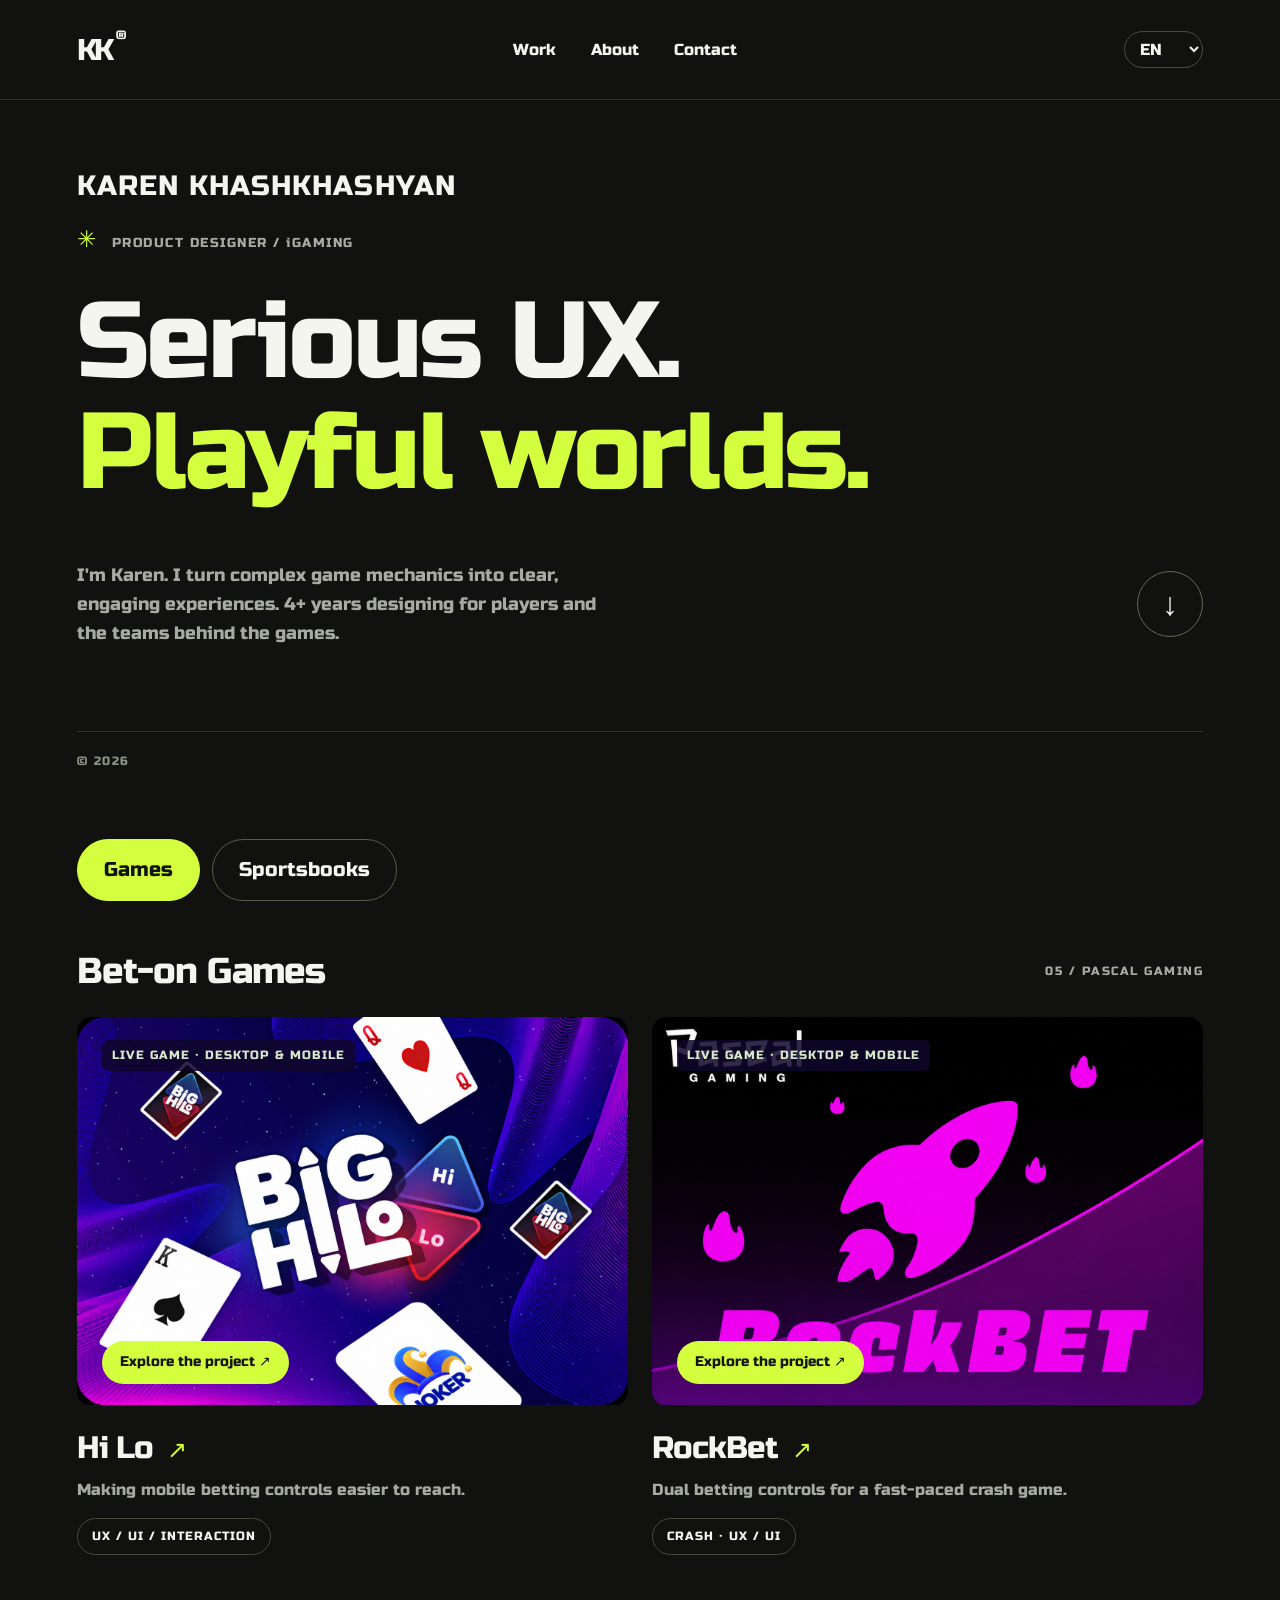
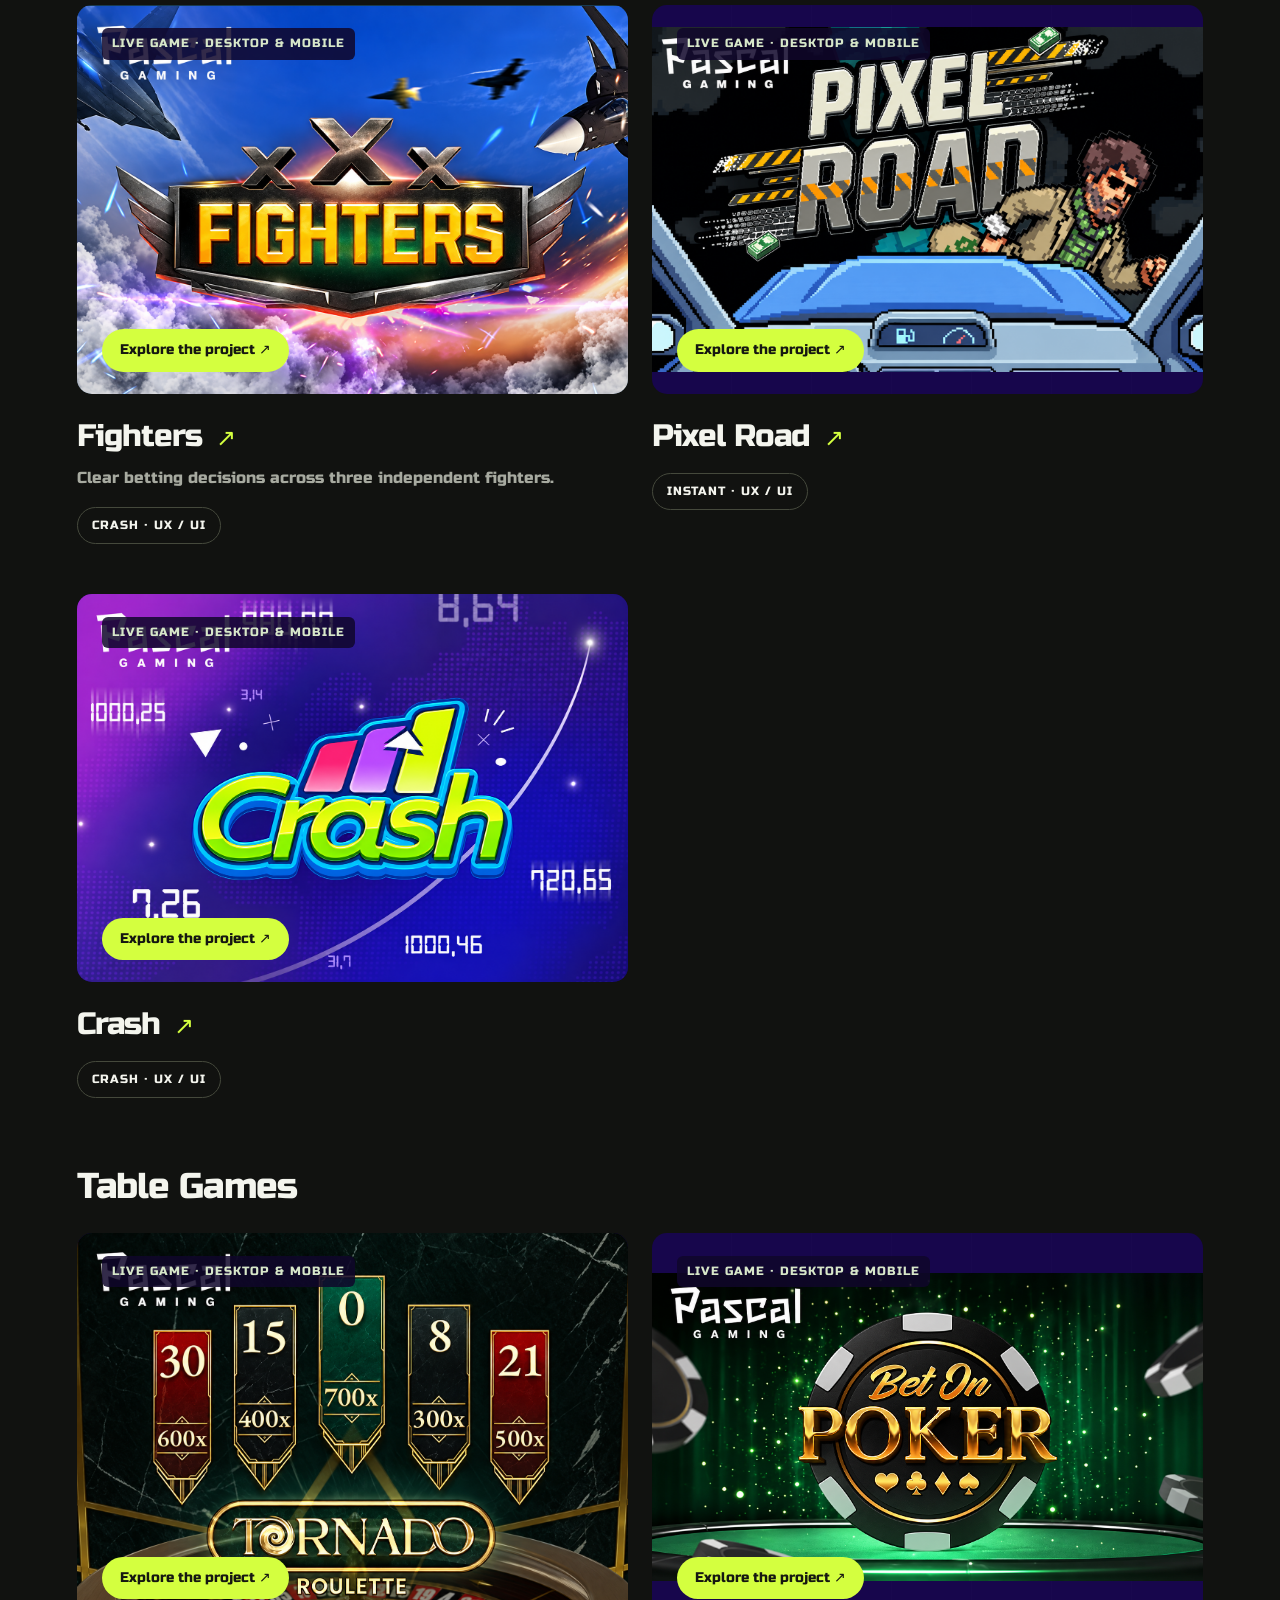
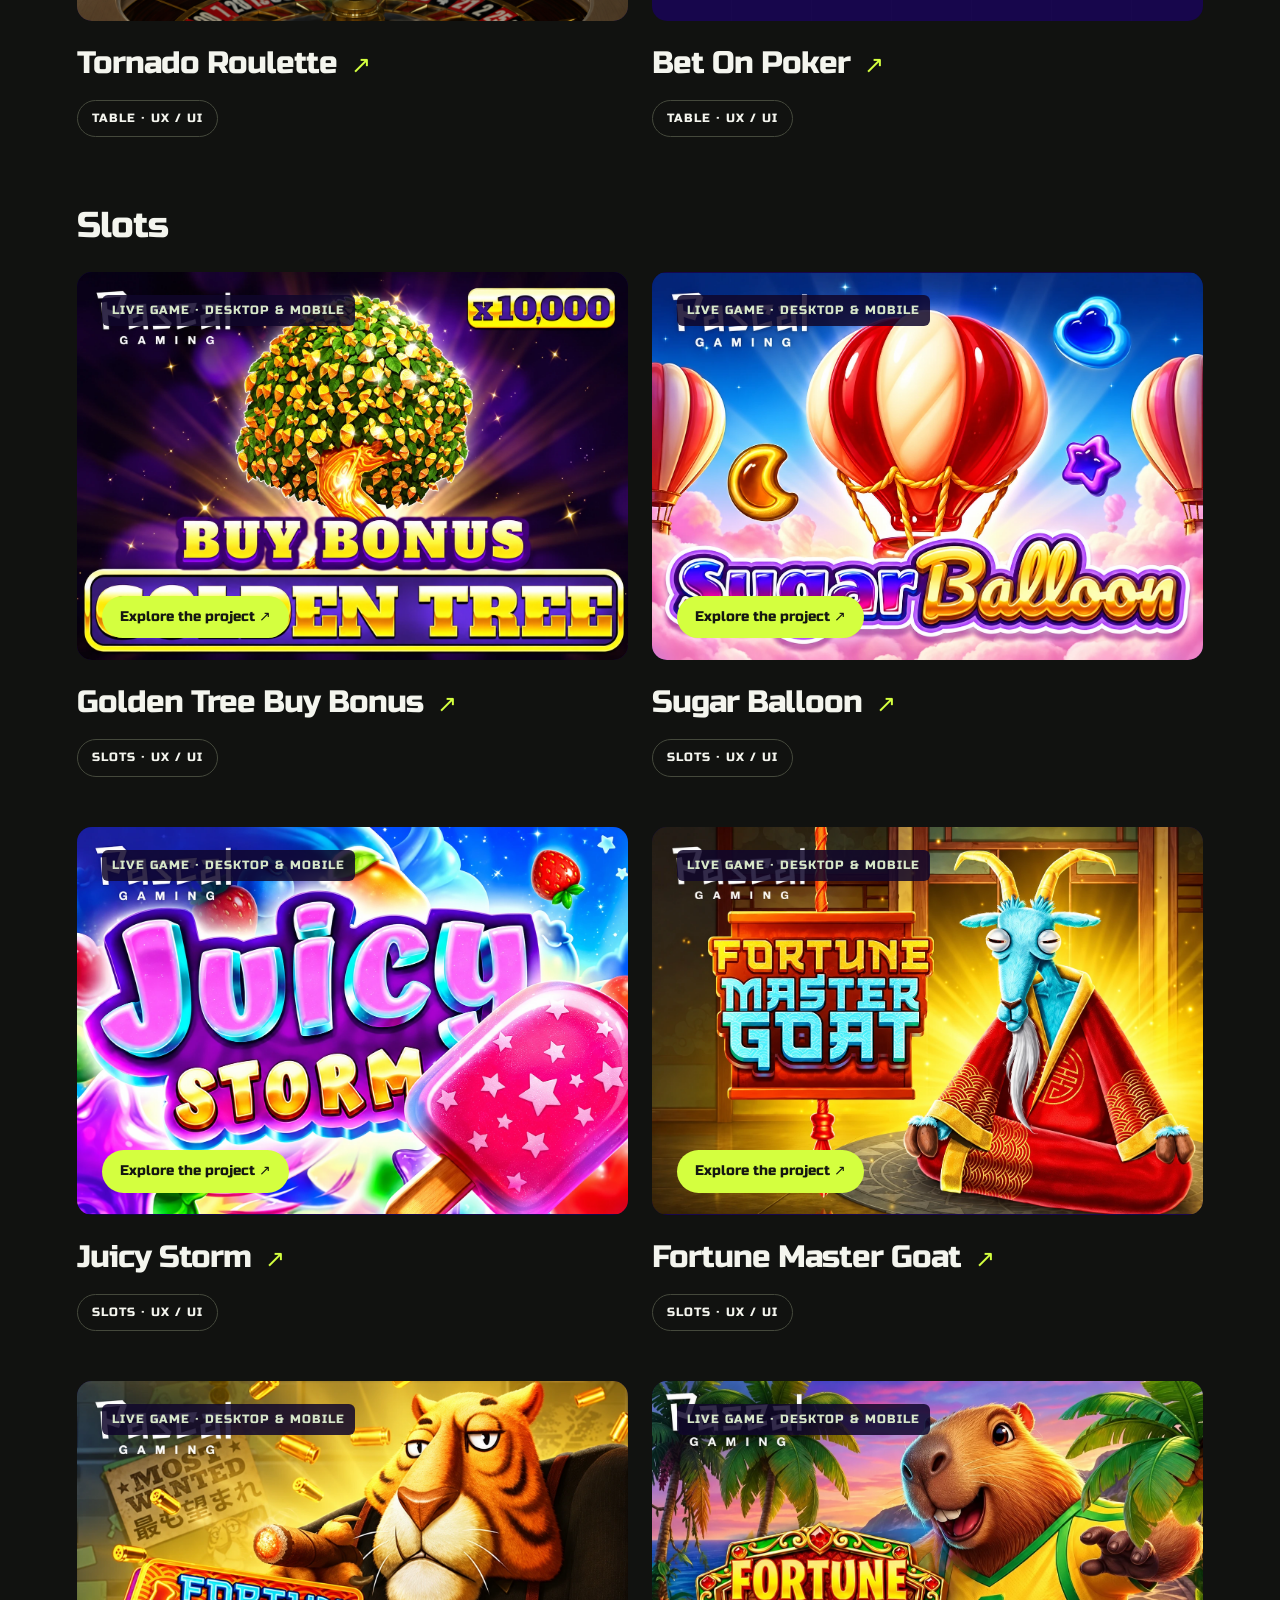
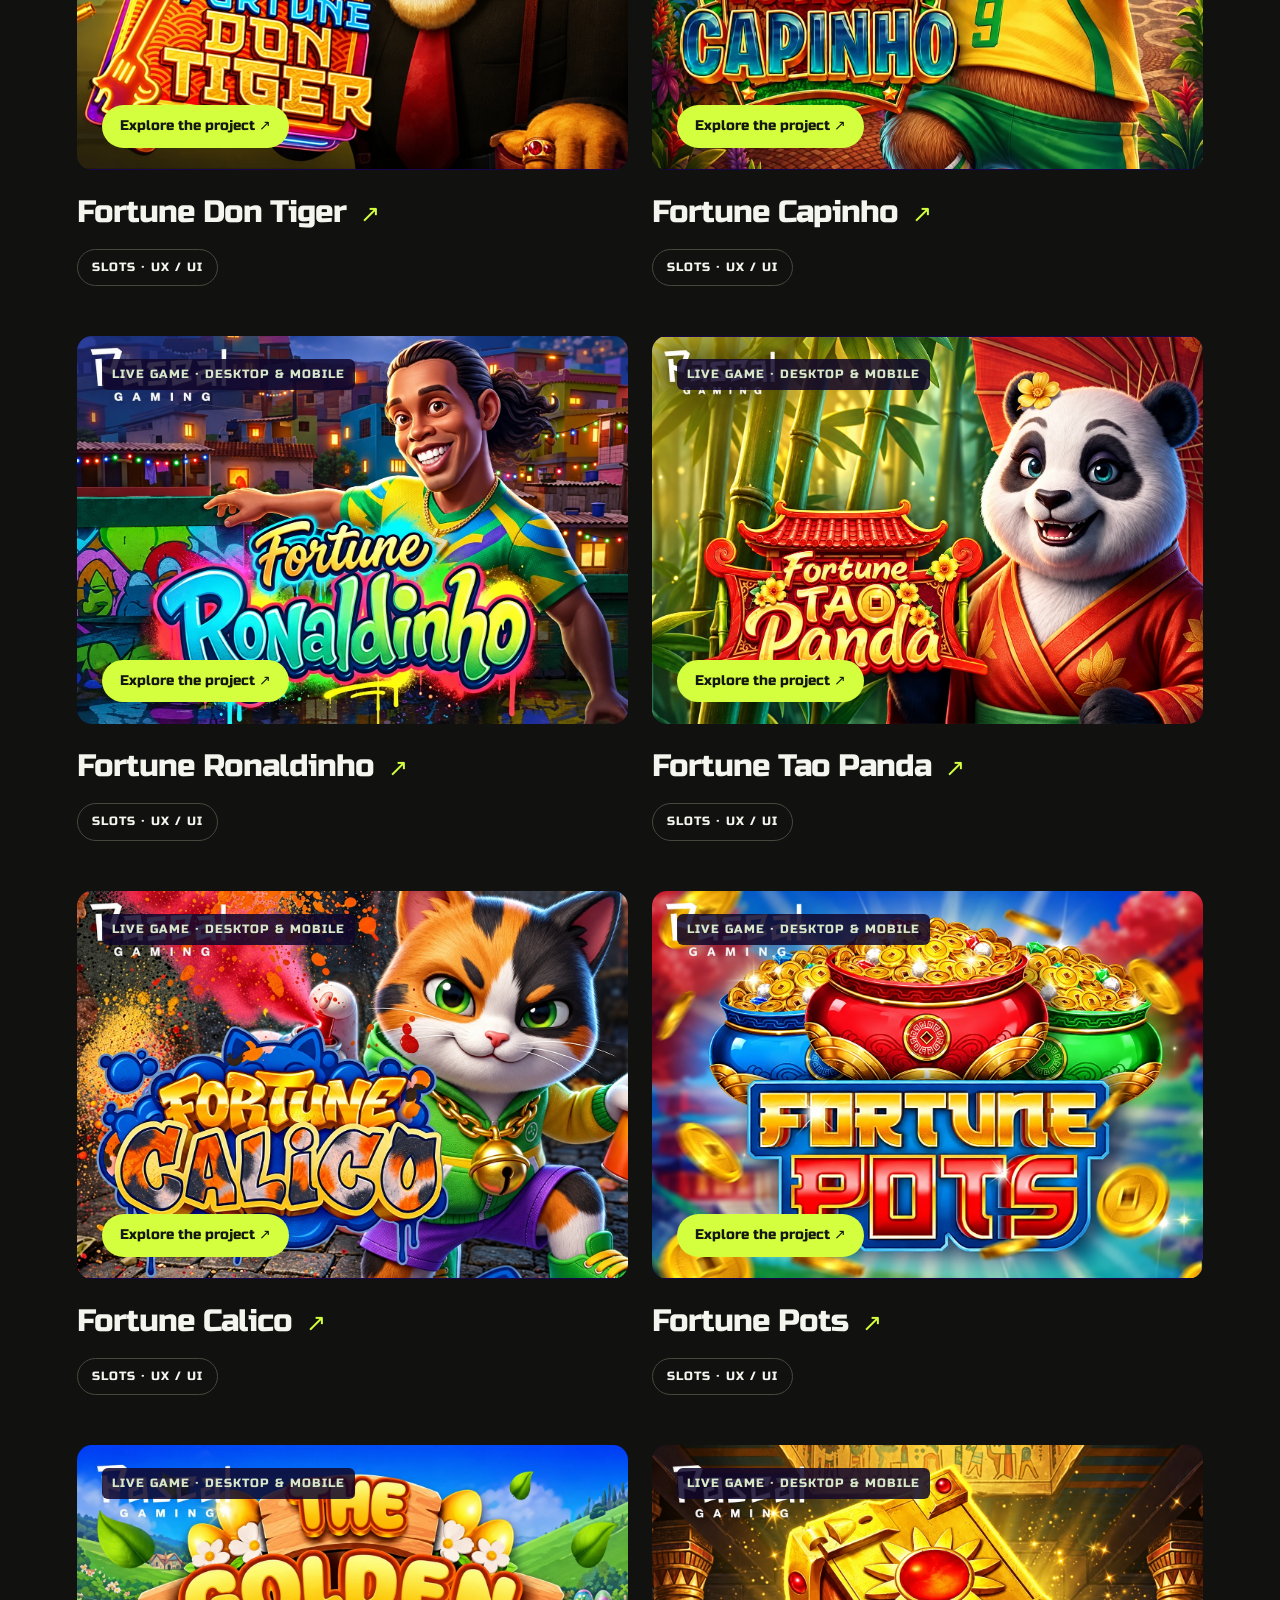
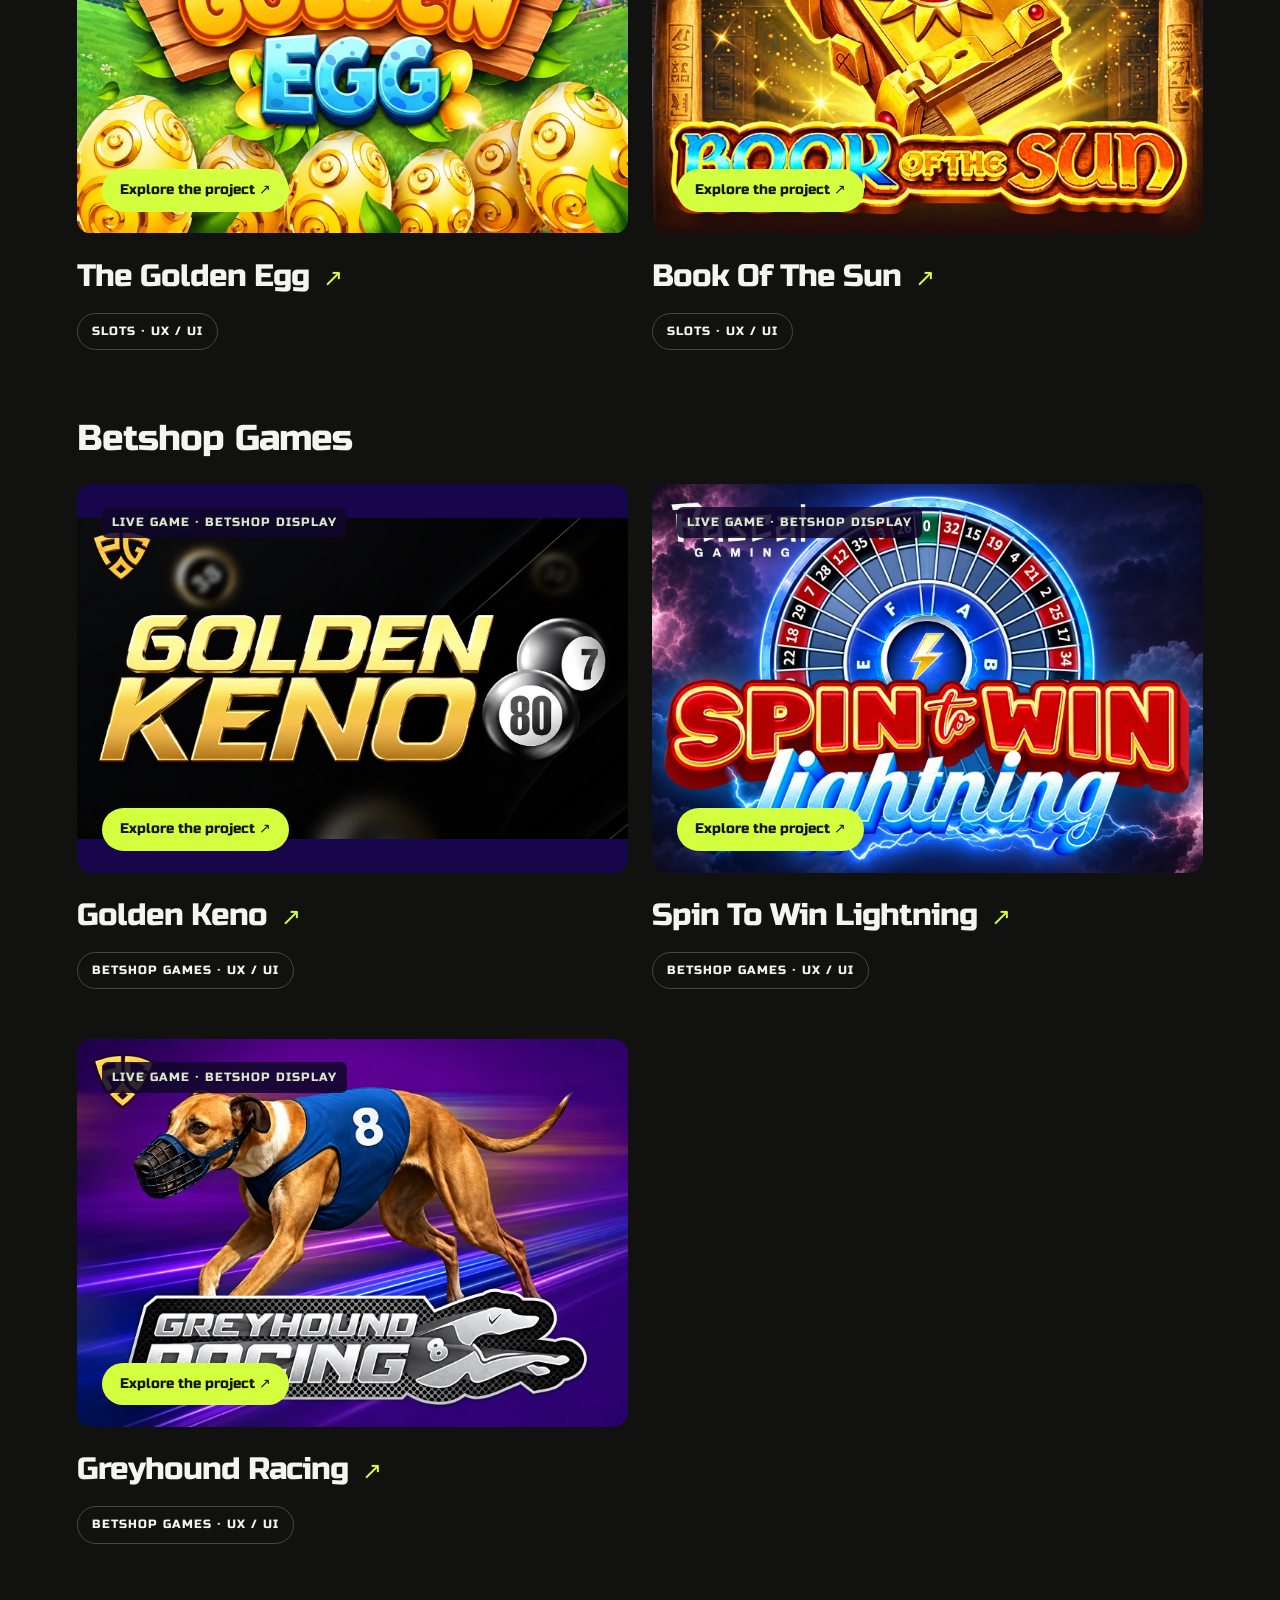
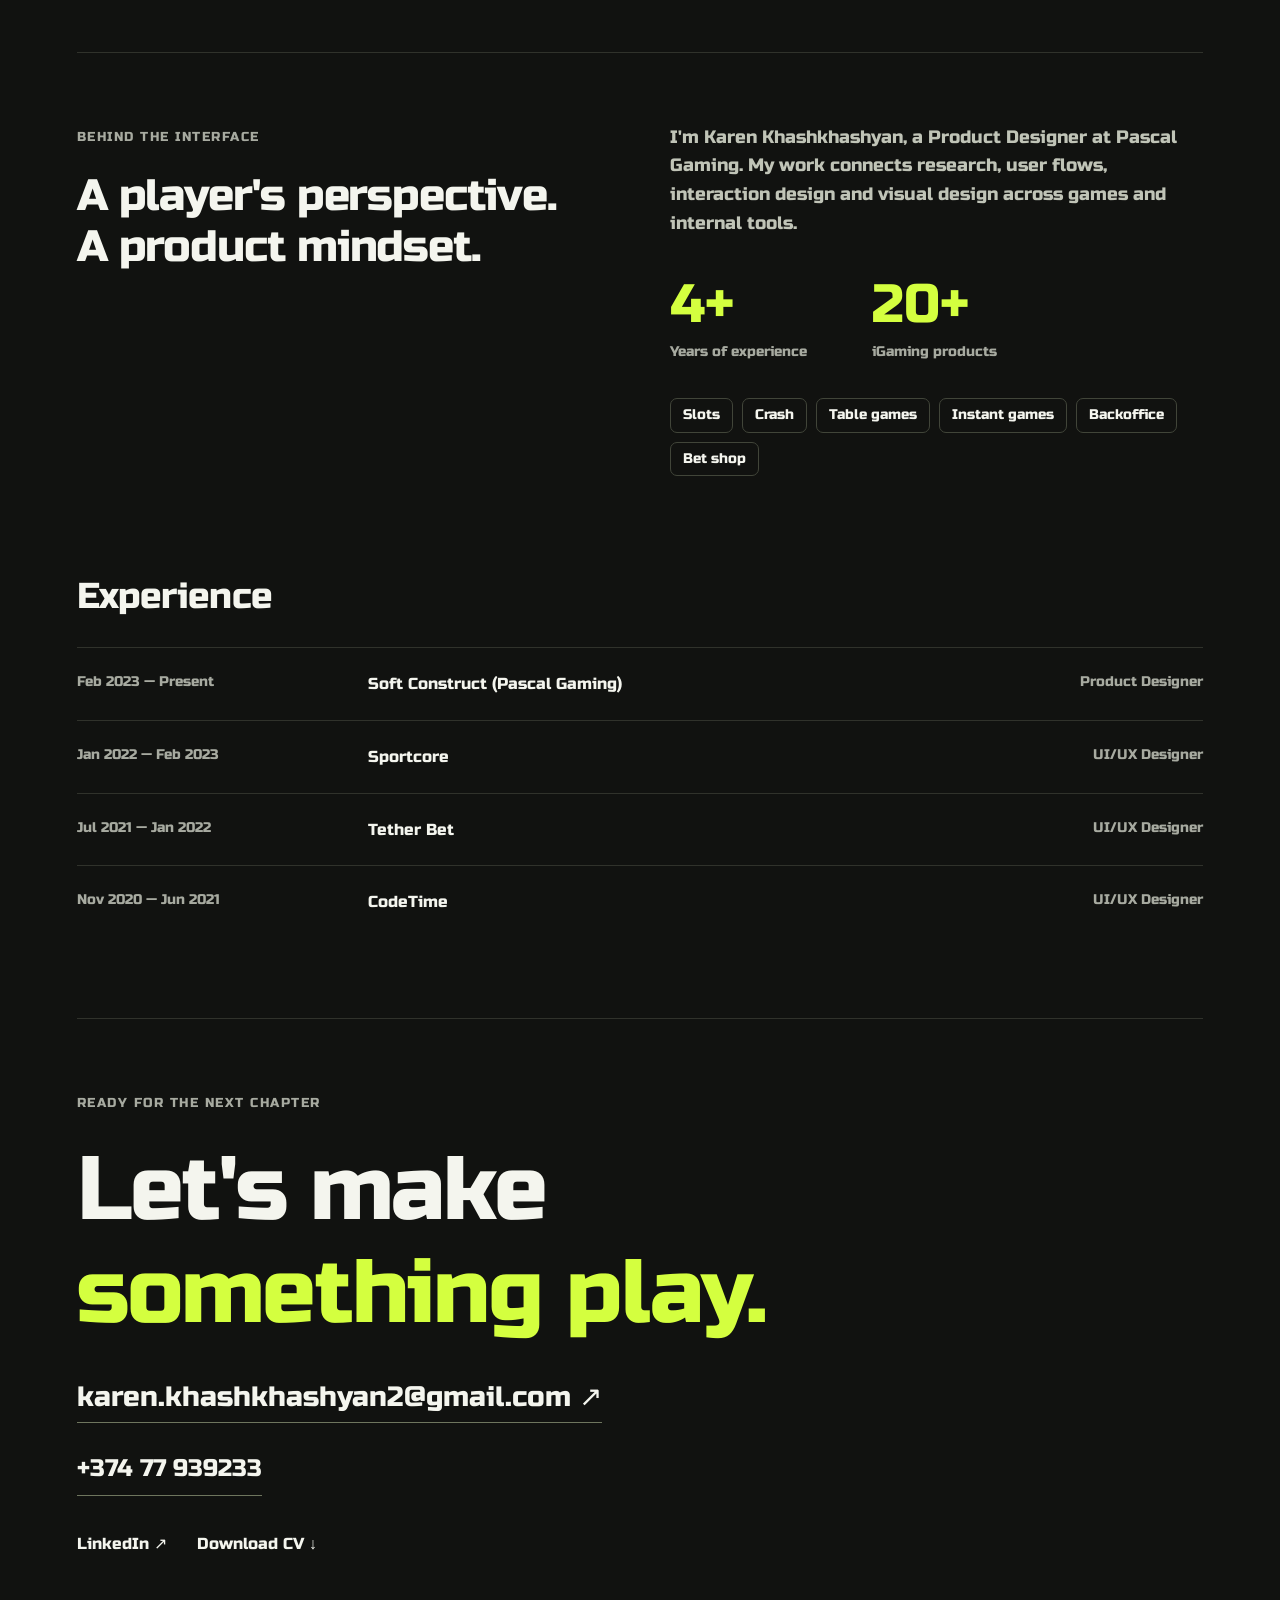
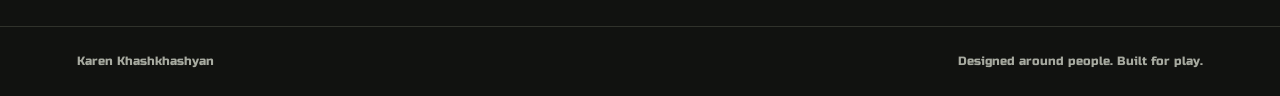
==== commit 08a8ecf6: "Update experience and add Games and Sportsbooks tabs with project previews" ====
--- a/index.html
+++ b/index.html
@@ -1,10 +1,59 @@
-<!doctype html><html lang="en"><head><meta charset="UTF-8"><meta name="viewport" content="width=device-width,initial-scale=1"><meta name="description" content="Karen Khashkhashyan, Product Designer with 4+ years of experience in iGaming, game interfaces and backoffice tools."><title>Karen Khashkhashyan · Product Designer</title><link rel="stylesheet" href="style.css"></head><body>
+<!doctype html><html lang="en"><head><meta charset="UTF-8"><meta name="viewport" content="width=device-width,initial-scale=1"><meta name="description" content="Karen Khashkhashyan, Product Designer with 4+ years of experience in iGaming, game interfaces and backoffice tools."><title>Karen Khashkhashyan · Product Designer</title><link rel="stylesheet" href="style.css"><style>
+.portfolio-tabs{display:flex;gap:12px;margin:44px 0 28px}
+.portfolio-tab{font:inherit;font-size:clamp(15px,2vw,20px);padding:14px 26px;border:1px solid #535b46;border-radius:999px;background:transparent;color:var(--ink);cursor:pointer;min-height:48px}
+.portfolio-tab[aria-selected="true"]{background:var(--lime);border-color:var(--lime);color:#12150d}
+.portfolio-tab:focus-visible{outline:2px solid var(--lime);outline-offset:4px}
+.portfolio-panel[hidden]{display:none!important}
+.sportsbooks-empty{padding:56px 24px;margin:28px 0 60px;border:1px solid #30322b;border-radius:18px;color:var(--muted);text-align:center}
+@media(max-width:700px){.portfolio-tabs{margin-top:32px;gap:10px}.portfolio-tab{flex:1;padding:13px 16px}}
+</style><style>.sportsbook-card .project-visual{background:#1c2026}.sportsbook-card .hilo-thumbnail{object-fit:contain;background:#1c2026}.sportsbook-card .project-tag{font-size:clamp(9px,1vw,12px)}#sportsbooks-panel{padding-bottom:40px}</style></head><body>
 <header><a class="brand" href="#">KK<span>®</span></a><nav><a href="#work" data-t="work">Work</a><a href="#about" data-t="about">About</a><a href="#contact" data-t="contact">Contact</a></nav><label class="language"><span class="sr">Language</span><select id="lang"><option value="en">EN</option><option value="hy">ՀԱՅ</option><option value="ru">РУС</option></select></label></header>
 <main><section class="hero"><p class="hero-name">KAREN KHASHKHASHYAN</p><div class="eyebrow"><span class="spark">✳</span> <span data-t="role">PRODUCT DESIGNER / iGAMING</span></div><h1 data-t="headline">Serious UX.<br><em>Playful worlds.</em></h1><div class="hero-bottom"><p data-t="intro">I'm Karen. I turn complex game mechanics into clear, engaging experiences. 4+ years designing for players and the teams behind the games.</p><a class="round-link" href="#work" aria-label="Explore selected work">↓</a></div><div class="hero-note"><span>© 2026</span></div></section>
 <section id="work"><div class="section-top"><h2 data-t="selected">Bet-on Games</h2><span class="mono">05 / PASCAL GAMING</span></div><div class="project-grid" data-category="Bet-on Games"><button class="project" id="project" aria-haspopup="dialog"><div class="project-visual"><span class="project-tag" data-t="live">LIVE GAME · DESKTOP & MOBILE</span><img class="hilo-thumbnail" src="assets/hilo-thumbnail.png" alt="Big Hi Lo game artwork with playing cards"><span class="open-label" data-t="explore">Explore the project ↗</span></div><div class="project-caption"><div><h3>Hi Lo<span>↗</span></h3><p data-t="cardDesc">Making mobile betting controls easier to reach.</p></div><span class="pill">UX / UI / INTERACTION</span></div></button><button class="project added-project" data-project-dialog="rockbet-story" aria-haspopup="dialog"><div class="project-visual rockbet-visual"><span class="project-tag" data-t="live">LIVE GAME · DESKTOP & MOBILE</span><img class="hilo-thumbnail" loading="lazy" src="assets/rockbet-thumbnail.png" alt="RockBet game artwork"><span class="open-label" data-t="explore">Explore the project ↗</span></div><div class="project-caption"><div><h3>RockBet<span>↗</span></h3><p data-t="rockbet_summary">Dual betting controls for a fast-paced crash game.</p></div><span class="pill">CRASH · UX / UI</span></div></button><button class="project added-project" data-project-dialog="fighters-story" aria-haspopup="dialog"><div class="project-visual fighters-visual"><span class="project-tag" data-t="live">LIVE GAME · DESKTOP & MOBILE</span><img class="hilo-thumbnail" loading="lazy" src="assets/fighters-thumbnail.png" alt="Fighters game artwork"><span class="open-label" data-t="explore">Explore the project ↗</span></div><div class="project-caption"><div><h3>Fighters<span>↗</span></h3><p data-t="fighters_summary">Clear betting decisions across three independent fighters.</p></div><span class="pill">CRASH · UX / UI</span></div></button><button class="project added-project" data-project-dialog="tornado-roulette-story" data-category="Table Games" aria-haspopup="dialog"><div class="project-visual"><span class="project-tag" data-t="live">LIVE GAME · DESKTOP &amp; MOBILE</span><img class="hilo-thumbnail" loading="lazy" src="assets/tornado-roulette-thumbnail.png" alt="Tornado Roulette game artwork"><span class="open-label" data-t="explore">Explore the project ↗</span></div><div class="project-caption"><div><h3>Tornado Roulette<span>↗</span></h3></div><span class="pill">TABLE · UX / UI</span></div></button><button class="project added-project" data-project-dialog="pixel-road-story" aria-haspopup="dialog"><div class="project-visual"><span class="project-tag" data-t="live">LIVE GAME · DESKTOP &amp; MOBILE</span><img class="hilo-thumbnail" loading="lazy" src="assets/pixel-road-thumbnail.png" alt="Pixel Road game artwork"><span class="open-label" data-t="explore">Explore the project ↗</span></div><div class="project-caption"><div><h3>Pixel Road<span>↗</span></h3></div><span class="pill">INSTANT · UX / UI</span></div></button><button class="project added-project" data-project-dialog="bet-on-poker-story" data-category="Table Games" aria-haspopup="dialog"><div class="project-visual"><span class="project-tag" data-t="live">LIVE GAME · DESKTOP &amp; MOBILE</span><img class="hilo-thumbnail" loading="lazy" src="assets/bet-on-poker-thumbnail.png" alt="Bet On Poker game artwork"><span class="open-label" data-t="explore">Explore the project ↗</span></div><div class="project-caption"><div><h3>Bet On Poker<span>↗</span></h3></div><span class="pill">TABLE · UX / UI</span></div></button><button class="project added-project" data-project-dialog="crash-story" aria-haspopup="dialog"><div class="project-visual"><span class="project-tag" data-t="live">LIVE GAME · DESKTOP &amp; MOBILE</span><img class="hilo-thumbnail" loading="lazy" src="assets/crash-thumbnail.png" alt="Crash game artwork"><span class="open-label" data-t="explore">Explore the project ↗</span></div><div class="project-caption"><div><h3>Crash<span>↗</span></h3></div><span class="pill">CRASH · UX / UI</span></div></button> <button class="project added-project" data-project-dialog="golden-tree-buy-bonus-story" data-category="Slots" aria-haspopup="dialog"><div class="project-visual"><span class="project-tag" data-t="live">LIVE GAME · DESKTOP &amp; MOBILE</span><img class="hilo-thumbnail" loading="lazy" src="assets/golden-tree-buy-bonus-thumbnail.webp" alt="Golden Tree Buy Bonus game artwork"><span class="open-label" data-t="explore">Explore the project ↗</span></div><div class="project-caption"><div><h3>Golden Tree Buy Bonus<span>↗</span></h3></div><span class="pill">SLOTS · UX / UI</span></div></button><button class="project added-project" data-project-dialog="sugar-balloon-story" data-category="Slots" aria-haspopup="dialog"><div class="project-visual"><span class="project-tag" data-t="live">LIVE GAME · DESKTOP &amp; MOBILE</span><img class="hilo-thumbnail" loading="lazy" src="assets/sugar-balloon-thumbnail.webp" alt="Sugar Balloon game artwork"><span class="open-label" data-t="explore">Explore the project ↗</span></div><div class="project-caption"><div><h3>Sugar Balloon<span>↗</span></h3></div><span class="pill">SLOTS · UX / UI</span></div></button><button class="project added-project" data-project-dialog="juicy-storm-story" data-category="Slots" aria-haspopup="dialog"><div class="project-visual"><span class="project-tag" data-t="live">LIVE GAME · DESKTOP &amp; MOBILE</span><img class="hilo-thumbnail" loading="lazy" src="assets/juicy-storm-thumbnail.webp" alt="Juicy Storm game artwork"><span class="open-label" data-t="explore">Explore the project ↗</span></div><div class="project-caption"><div><h3>Juicy Storm<span>↗</span></h3></div><span class="pill">SLOTS · UX / UI</span></div></button><button class="project added-project" data-project-dialog="fortune-master-goat-story" data-category="Slots" aria-haspopup="dialog"><div class="project-visual"><span class="project-tag" data-t="live">LIVE GAME · DESKTOP &amp; MOBILE</span><img class="hilo-thumbnail" loading="lazy" src="assets/fortune-master-goat-thumbnail.webp" alt="Fortune Master Goat game artwork"><span class="open-label" data-t="explore">Explore the project ↗</span></div><div class="project-caption"><div><h3>Fortune Master Goat<span>↗</span></h3></div><span class="pill">SLOTS · UX / UI</span></div></button><button class="project added-project" data-project-dialog="fortune-don-tiger-story" data-category="Slots" aria-haspopup="dialog"><div class="project-visual"><span class="project-tag" data-t="live">LIVE GAME · DESKTOP &amp; MOBILE</span><img class="hilo-thumbnail" loading="lazy" src="assets/fortune-don-tiger-thumbnail.webp" alt="Fortune Don Tiger game artwork"><span class="open-label" data-t="explore">Explore the project ↗</span></div><div class="project-caption"><div><h3>Fortune Don Tiger<span>↗</span></h3></div><span class="pill">SLOTS · UX / UI</span></div></button><button class="project added-project" data-project-dialog="fortune-capinho-story" data-category="Slots" aria-haspopup="dialog"><div class="project-visual"><span class="project-tag" data-t="live">LIVE GAME · DESKTOP &amp; MOBILE</span><img class="hilo-thumbnail" loading="lazy" src="assets/fortune-capinho-thumbnail.webp" alt="Fortune Capinho game artwork"><span class="open-label" data-t="explore">Explore the project ↗</span></div><div class="project-caption"><div><h3>Fortune Capinho<span>↗</span></h3></div><span class="pill">SLOTS · UX / UI</span></div></button><button class="project added-project" data-project-dialog="fortune-ronaldinho-story" data-category="Slots" aria-haspopup="dialog"><div class="project-visual"><span class="project-tag" data-t="live">LIVE GAME · DESKTOP &amp; MOBILE</span><img class="hilo-thumbnail" loading="lazy" src="assets/fortune-ronaldinho-thumbnail.webp" alt="Fortune Ronaldinho game artwork"><span class="open-label" data-t="explore">Explore the project ↗</span></div><div class="project-caption"><div><h3>Fortune Ronaldinho<span>↗</span></h3></div><span class="pill">SLOTS · UX / UI</span></div></button><button class="project added-project" data-project-dialog="fortune-tao-panda-story" data-category="Slots" aria-haspopup="dialog"><div class="project-visual"><span class="project-tag" data-t="live">LIVE GAME · DESKTOP &amp; MOBILE</span><img class="hilo-thumbnail" loading="lazy" src="assets/fortune-tao-panda-thumbnail.webp" alt="Fortune Tao Panda game artwork"><span class="open-label" data-t="explore">Explore the project ↗</span></div><div class="project-caption"><div><h3>Fortune Tao Panda<span>↗</span></h3></div><span class="pill">SLOTS · UX / UI</span></div></button><button class="project added-project" data-project-dialog="fortune-calico-story" data-category="Slots" aria-haspopup="dialog"><div class="project-visual"><span class="project-tag" data-t="live">LIVE GAME · DESKTOP &amp; MOBILE</span><img class="hilo-thumbnail" loading="lazy" src="assets/fortune-calico-thumbnail.webp" alt="Fortune Calico game artwork"><span class="open-label" data-t="explore">Explore the project ↗</span></div><div class="project-caption"><div><h3>Fortune Calico<span>↗</span></h3></div><span class="pill">SLOTS · UX / UI</span></div></button><button class="project added-project" data-project-dialog="fortune-pots-story" data-category="Slots" aria-haspopup="dialog"><div class="project-visual"><span class="project-tag" data-t="live">LIVE GAME · DESKTOP &amp; MOBILE</span><img class="hilo-thumbnail" loading="lazy" src="assets/fortune-pots-thumbnail.webp" alt="Fortune Pots game artwork"><span class="open-label" data-t="explore">Explore the project ↗</span></div><div class="project-caption"><div><h3>Fortune Pots<span>↗</span></h3></div><span class="pill">SLOTS · UX / UI</span></div></button><button class="project added-project" data-project-dialog="the-golden-egg-story" data-category="Slots" aria-haspopup="dialog"><div class="project-visual"><span class="project-tag" data-t="live">LIVE GAME · DESKTOP &amp; MOBILE</span><img class="hilo-thumbnail" loading="lazy" src="assets/the-golden-egg-thumbnail.webp" alt="The Golden Egg game artwork"><span class="open-label" data-t="explore">Explore the project ↗</span></div><div class="project-caption"><div><h3>The Golden Egg<span>↗</span></h3></div><span class="pill">SLOTS · UX / UI</span></div></button><button class="project added-project" data-project-dialog="book-of-the-sun-story" data-category="Slots" aria-haspopup="dialog"><div class="project-visual"><span class="project-tag" data-t="live">LIVE GAME · DESKTOP &amp; MOBILE</span><img class="hilo-thumbnail" loading="lazy" src="assets/book-of-the-sun-thumbnail.webp" alt="Book Of The Sun game artwork"><span class="open-label" data-t="explore">Explore the project ↗</span></div><div class="project-caption"><div><h3>Book Of The Sun<span>↗</span></h3></div><span class="pill">SLOTS · UX / UI</span></div></button><button class="project added-project" data-project-dialog="golden-keno-story" data-category="Betshop Games" aria-haspopup="dialog"><div class="project-visual"><span class="project-tag" data-t="retailLive">LIVE GAME · BETSHOP DISPLAY</span><img class="hilo-thumbnail" loading="lazy" src="assets/golden-keno-thumbnail.webp" alt="Golden Keno game artwork"><span class="open-label" data-t="explore">Explore the project ↗</span></div><div class="project-caption"><div><h3>Golden Keno<span>↗</span></h3></div><span class="pill">BETSHOP GAMES · UX / UI</span></div></button><button class="project added-project" data-project-dialog="spin-to-win-lightning-story" data-category="Betshop Games" aria-haspopup="dialog"><div class="project-visual"><span class="project-tag" data-t="retailLive">LIVE GAME · BETSHOP DISPLAY</span><img class="hilo-thumbnail" loading="lazy" src="assets/spin-to-win-lightning-thumbnail.webp" alt="Spin To Win Lightning game artwork"><span class="open-label" data-t="explore">Explore the project ↗</span></div><div class="project-caption"><div><h3>Spin To Win Lightning<span>↗</span></h3></div><span class="pill">BETSHOP GAMES · UX / UI</span></div></button><button class="project added-project" data-project-dialog="greyhound-racing-story" data-category="Betshop Games" aria-haspopup="dialog"><div class="project-visual"><span class="project-tag" data-t="retailLive">LIVE GAME · BETSHOP DISPLAY</span><img class="hilo-thumbnail" loading="lazy" src="assets/greyhound-racing-thumbnail.webp" alt="Greyhound Racing game artwork"><span class="open-label" data-t="explore">Explore the project ↗</span></div><div class="project-caption"><div><h3>Greyhound Racing<span>↗</span></h3></div><span class="pill">BETSHOP GAMES · UX / UI</span></div></button></div></section>
 <section id="about" class="about"><div><span class="eyebrow" data-t="behind">BEHIND THE INTERFACE</span><h2 data-t="aboutTitle">A player's perspective.<br>A product mindset.</h2></div><div><p data-t="bio">I'm Karen Khashkhashyan, a Product Designer at Pascal Gaming. My work connects research, user flows, interaction design and visual design across games and internal tools.</p><div class="stats"><div><strong>4+</strong><span data-t="years">Years of experience</span></div><div><strong>20+</strong><span data-t="products">iGaming products</span></div></div><div class="chips"><span>Slots</span><span>Crash</span><span>Table games</span><span>Instant games</span><span>Backoffice</span><span>Bet shop</span></div></div></section>
-<section class="experience"><h2 data-t="experience">Experience</h2><div class="job"><span>2023 — <span data-t="present">Present</span></span><strong>Pascal Gaming / SoftConstruct</strong><span>UI/UX Designer</span></div><div class="job"><span>2022 — 2023</span><strong>CodeTime</strong><span>UI/UX Designer</span></div><div class="job"><span>2021 — 2022</span><strong>Guyq.am / Address.am</strong><span>UI/UX Designer</span></div></section>
+<section class="experience"><h2 data-t="experience">Experience</h2><div class="job"><span>Feb 2023 — <span data-t="present">Present</span></span><strong>Soft Construct (Pascal Gaming)</strong><span>Product Designer</span></div><div class="job"><span>Jan 2022 — Feb 2023</span><strong>Sportcore</strong><span>UI/UX Designer</span></div><div class="job"><span>Jul 2021 — Jan 2022</span><strong>Tether Bet</strong><span>UI/UX Designer</span></div><div class="job"><span>Nov 2020 — Jun 2021</span><strong>CodeTime</strong><span>UI/UX Designer</span></div></section>
 <section id="contact" class="contact"><span class="eyebrow" data-t="next">READY FOR THE NEXT CHAPTER</span><h2 data-t="contactTitle">Let's make<br><em>something play.</em></h2><a class="email" href="mailto:karen.khashkhashyan2@gmail.com">karen.khashkhashyan2@gmail.com ↗</a><p class="phone-contact"><a href="tel:+37477939233">+374 77 939233</a></p><div class="contact-links"><a href="https://www.linkedin.com/in/karen-khashkhashyan-49598120b/" target="_blank" rel="noopener">LinkedIn ↗</a><a href="assets/Karen-Khashkhashyan-CV.pdf?v=d0475a5481a0" download data-t="cv">Download CV ↓</a></div></section></main><footer><span>Karen Khashkhashyan</span><span data-t="footer">Designed around people. Built for play.</span></footer>
-<dialog id="story"><div class="dialog-top"><span>01 / HI LO</span><button id="close" aria-label="Close project">×</button></div><div class="story-body"><span class="eyebrow">PASCAL GAMING · UX / UI</span><h2>Hi Lo</h2><p class="lead" data-t="storyIntro">A focused improvement to the live Hi Lo experience, making betting controls more accessible on mobile.</p><div class="story-screens"><img class="story-desktop" src="assets/desktop.png" alt="Final Hi Lo desktop design"><figure><img src="assets/mobile.png" alt="Final mobile design with betting controls above navigation"><figcaption data-t="finalScreen">Final mobile design · Live product</figcaption></figure></div><div class="project-play"><a class="button" href="https://pascalgaming.com/games/big-hilo" target="_blank" rel="noopener noreferrer external" data-t="visit">Play Hi Lo ↗</a></div><div class="story-grid"><div><article><h3 data-t="problem">The problem</h3><p data-t="problemText">Scrolling on mobile made betting controls difficult to access. Feedback from players and the product manager helped identify the issue.</p></article><article><h3 data-t="solution">My contribution</h3><p data-t="solutionText">I researched similar games and moved the betting controls to a more accessible position. I worked with the product manager and developers on the updated experience.</p></article><article><h3 data-t="result">Validation</h3><p data-t="resultText">The design was reviewed with the product manager and tested with players. Players experienced fewer difficulties placing bets; no numerical performance claim is made.</p></article></div></div></div></dialog><dialog id="rockbet-story"><div class="dialog-top"><span>02 / ROCKBET</span><button data-close-dialog aria-label="Close project">×</button></div><div class="story-body"><span class="eyebrow">PASCAL GAMING · UX / UI</span><h2 data-t="rockbet_title">Two bets.<br>One clear view.</h2><p class="lead" data-t="rockbet_intro">A crash-game interface that brings two betting panels, the live multiplier and round history into one view.</p><div class="story-screens"><img class="story-desktop" loading="lazy" src="assets/rockbet-desktop.png" alt="RockBet desktop design"><figure><img loading="lazy" src="assets/rockbet-mobile.png" alt="RockBet mobile design"><figcaption data-t="finalScreen">Final mobile design · Live product</figcaption></figure></div><div class="project-play"><a class="button" href="https://pascalgaming.com/games/rockbet" target="_blank" rel="noopener noreferrer external" data-t="rockbet_play">Play RockBet ↗</a></div><div class="story-grid"><div><article><h3 data-t="problem">The problem</h3><p data-t="rockbet_problem">Players need to make quick decisions across two simultaneous bets without losing track of the multiplier or previous rounds.</p></article><article><h3 data-t="solution">My contribution</h3><p data-t="rockbet_contribution">I designed the dark UI, dual betting panels and manual and automatic cash-out controls. I gave the multiplier visual priority and organized live bets, round history and top wins in a sidebar, working with the product manager and developers.</p></article><article><h3 data-t="reviewTitle">Product review</h3><p data-t="reviewText">The design was reviewed with the product team and is now live.</p></article></div></div></div></dialog><dialog id="fighters-story"><div class="dialog-top"><span>03 / FIGHTERS</span><button data-close-dialog aria-label="Close project">×</button></div><div class="story-body"><span class="eyebrow">PASCAL GAMING · UX / UI</span><h2 data-t="fighters_title">Multiple fighters.<br>Focused controls.</h2><p class="lead" data-t="fighters_intro">Fighter xXx features up to three fighters, each with an independent multiplier. The interface keeps selection, betting and live activity within one screen.</p><div class="story-screens"><img class="story-desktop" loading="lazy" src="assets/fighters-desktop.png" alt="Fighters desktop design"><figure><img loading="lazy" src="assets/fighters-mobile.png" alt="Fighters mobile design"><figcaption data-t="finalScreen">Final mobile design · Live product</figcaption></figure></div><div class="project-play"><a class="button" href="https://pascalgaming.com/games/fighter-xxx" target="_blank" rel="noopener noreferrer external" data-t="fighters_play">Play Fighters ↗</a></div><div class="story-grid"><div><article><h3 data-t="problem">The problem</h3><p data-t="fighters_problem">Players need to manage multiple fighters within short countdown windows. Auto-bet, auto-cashout and quick controls must remain clear without crowding the game.</p></article><article><h3 data-t="solution">My contribution</h3><p data-t="fighters_contribution">I designed the UI/UX, jet visuals, tabbed fighter selection and betting controls, including auto-bet, auto-cashout and quick multiplier buttons. I worked with the product manager and developers to integrate live bets and chat into the layout.</p></article><article><h3 data-t="reviewTitle">Product review</h3><p data-t="reviewText">The design was reviewed with the product team and is now live.</p></article></div></div></div></dialog><dialog id="tornado-roulette-story" aria-labelledby="tornado-roulette-title"><div class="dialog-top"><span>04 / TORNADO ROULETTE</span><button data-close-dialog aria-label="Close project">×</button></div><div class="story-body"><span class="eyebrow">PASCAL GAMING · TABLE · UX / UI</span><h2 id="tornado-roulette-title">Tornado Roulette</h2><p class="lead" data-t="tornado-roulette_intro">Tornado Roulette unleashes a whirlwind of massive wins with the Tornado Booster Multiplier delivering jaw-dropping odds from x50 to an incredible x700 on every spin!</p><div class="story-screens"><img class="story-desktop" loading="lazy" src="assets/tornado-roulette-desktop.png" alt="Tornado Roulette desktop design"><figure><img loading="lazy" src="assets/tornado-roulette-mobile.png" alt="Tornado Roulette mobile design"><figcaption data-t="finalScreen">Final mobile design · Live product</figcaption></figure></div><div class="project-play"><a class="button" href="https://pascalgaming.com/games/tornado-roulette-2" target="_blank" rel="noopener noreferrer external" data-t="tornado-roulette_play">Play Tornado Roulette ↗</a></div><div class="story-grid"><div><article><h3 data-t="problem">The problem</h3><p data-t="tornado-roulette_problem">Roulette players—especially experienced ones—need immediate access to both standard table bets and advanced call/neighbor bets (racetrack) without losing sight of the live 3D wheel or being overwhelmed by stacked menus during short betting windows.</p></article><article><h3 data-t="solution">My contribution</h3><p data-t="tornado-roulette_contribution">I designed the complete end-to-end UI/UX for &quot;Tornado Roulette,&quot; balancing a high-end luxury casino visual style with an ergonomic betting hierarchy. Key highlights include:</p></article><article><h3 data-t="result">Validation</h3><p data-t="tornado-roulette_validation">The interface was reviewed with product stakeholders and tested with casino game players. Having the racetrack and main board available simultaneously on one screen enabled players to place complex combination bets faster and with fewer misclicks during high-tempo rounds.</p></article></div></div></div></dialog><dialog id="pixel-road-story" aria-labelledby="pixel-road-title"><div class="dialog-top"><span>05 / PIXEL ROAD</span><button data-close-dialog aria-label="Close project">×</button></div><div class="story-body"><span class="eyebrow">PASCAL GAMING · INSTANT · UX / UI</span><h2 id="pixel-road-title">Pixel Road</h2><p class="lead" data-t="pixel-road_intro">&quot;Pixel Road&quot; is a fast-paced game where the goal is to cross as many road lines as possible without encountering a car. The player can cash out their winnings at any stage of the game.</p><div class="story-screens"><img class="story-desktop" loading="lazy" src="assets/pixel-road-desktop.png" alt="Pixel Road desktop design"><figure><img loading="lazy" src="assets/pixel-road-mobile.png" alt="Pixel Road mobile design"><figcaption data-t="finalScreen">Final mobile design · Live product</figcaption></figure></div><div class="project-play"><a class="button" href="https://www.ichancy.com/casino/slots/all/ICH/555575598-pixel-road?mode=fun" target="_blank" rel="noopener noreferrer external" data-t="pixel-road_play">Play Pixel Road ↗</a></div><div class="story-grid"><div><article><h3 data-t="problem">The problem</h3><p data-t="pixel-road_problem">Arcade-style obstacle crossing games need to translate classic retro mechanics into a high-stakes risk-versus-reward betting experience. Players needed an intuitive way to adjust risk tiers dynamically (from casual to extreme) and make split-second lane choices without clunky UI overlays obstructing the pixel-art action.</p></article><article><h3 data-t="solution">My contribution</h3><p data-t="pixel-road_contribution">I designed the complete retro pixel-art UI/UX for this street-crossing hazard game, seamlessly blending core gaming mechanics with intuitive betting controls. Key highlights include:</p></article><article><h3 data-t="result">Validation</h3><p data-t="pixel-road_validation">The interface was reviewed with the product team and validated through playtesting. The direct integration of bet multipliers onto the street lanes, paired with instant difficulty toggles, allowed players to easily build custom risk strategies, resulting in higher session duration and continuous round play.</p></article></div></div></div></dialog><dialog id="bet-on-poker-story" aria-labelledby="bet-on-poker-title"><div class="dialog-top"><span>07 / BET ON POKER</span><button data-close-dialog aria-label="Close project">×</button></div><div class="story-body"><span class="eyebrow">PASCAL GAMING · TABLE · UX / UI</span><h2 id="bet-on-poker-title">Bet On Poker</h2><p class="lead" data-t="bet-on-poker_intro">Bet on Poker reimagines the classic card showdown as an unlimited-player betting spectacle—predict winning hands, combinations, and side markets across four thrilling stages with shifting odds!</p><div class="story-screens"><img class="story-desktop" loading="lazy" src="assets/bet-on-poker-desktop.png" alt="Bet On Poker desktop design"><figure><img loading="lazy" src="assets/bet-on-poker-mobile.png" alt="Bet On Poker mobile design"><figcaption data-t="finalScreen">Final mobile design · Live product</figcaption></figure></div><div class="project-play"><a class="button" href="https://pascalgaming.com/games/bet-on-poker" target="_blank" rel="noopener noreferrer external" data-t="bet-on-poker_play">Play Bet On Poker ↗</a></div><div class="story-grid"><div><article><h3 data-t="problem">The problem</h3><p data-t="bet-on-poker_problem">Multi-hand live poker betting games can quickly become visually overwhelming when tracking multiple hand positions, changing odds, and chip placements simultaneously. Players needed a clear, real-time view of six distinct hand positions and community cards, alongside fast chip controls to make multi-position bets before time ran out.</p></article><article><h3 data-t="solution">My contribution</h3><p data-t="bet-on-poker_contribution">I designed the full digital table interface for &quot;Bet On Poker,&quot; focusing on realistic table aesthetics combined with high-clarity betting UX. Key highlights include:</p></article><article><h3 data-t="result">Validation</h3><p data-t="bet-on-poker_validation">The design was reviewed with product stakeholders and tested with target players. The intuitive visual feedback on hand status (clear Win/Loss indicators) and the streamlined chip placement flow reduced user errors during live dealing phases and encouraged higher multi-position bet placement.</p></article></div></div></div></dialog><dialog id="crash-story" aria-labelledby="crash-title"><div class="dialog-top"><span>08 / CRASH</span><button data-close-dialog aria-label="Close project">×</button></div><div class="story-body"><span class="eyebrow">PASCAL GAMING · CRASH · UX / UI</span><h2 id="crash-title">Crash</h2><p class="lead" data-t="crash_intro">Crash is a classic, high-tension Instant Game where the multiplier climbs higher and higher until it crashes—test your nerves and cash out at the perfect moment!</p><div class="story-screens"><img class="story-desktop" loading="lazy" src="assets/crash-desktop.png" alt="Crash desktop design"><figure><img loading="lazy" src="assets/crash-mobile.png" alt="Crash mobile design"><figcaption data-t="finalScreen">Final mobile design · Live product</figcaption></figure></div><div class="project-play"><a class="button" href="https://pascalgaming.com/games/crash" target="_blank" rel="noopener noreferrer external" data-t="crash_play">Play Crash ↗</a></div><div class="story-grid"><div><article><h3 data-t="problem">The problem</h3><p data-t="crash_problem">Players in crash games often struggle with two main issues: lack of transparency around game fairness and restrictive, single-bet interface layouts. To build long-term trust and cater to advanced players, the interface needed to combine verifiable fair-play data with a flexible, modular betting system—all within a fast-moving, continuous game cycle.</p></article><article><h3 data-t="solution">My contribution</h3><p data-t="crash_contribution">I designed the complete dark-mode UI/UX for this &quot;1 Crash&quot; game with a heavy focus on transparency and user customization. Key highlights include:</p></article><article><h3 data-t="result">Validation</h3><p data-t="crash_validation">The design was reviewed with product stakeholders and validated through user testing. Players reported high confidence due to the visible Provably Fair verification system, and the modular Create New bet slip feature made executing multi-bet strategies effortless during fast round transitions.</p></article></div></div></div></dialog><dialog id="golden-tree-buy-bonus-story" aria-labelledby="golden-tree-buy-bonus-title"><div class="dialog-top"><span>09 / GOLDEN TREE BUY BONUS</span><button data-close-dialog aria-label="Close project">×</button></div><div class="story-body"><span class="eyebrow">PASCAL GAMING · SLOTS · UX / UI</span><h2 id="golden-tree-buy-bonus-title">Golden Tree Buy Bonus</h2><p class="lead source-copy" lang="en">Golden Tree 100: Buy Bonus bursts with vibrant colors and 100 winning lines, where customizable wild buys and x1-x5 multipliers fuel epic x10,000 payouts!</p><div class="story-screens"><img class="story-desktop" loading="lazy" src="assets/golden-tree-buy-bonus-desktop.webp" alt="Golden Tree Buy Bonus desktop design"><figure><img loading="lazy" src="assets/golden-tree-buy-bonus-mobile.webp" alt="Golden Tree Buy Bonus mobile design"><figcaption data-t="finalScreen">Final mobile design · Live product</figcaption></figure></div><div class="project-play"><a class="button" href="https://pascalgaming.com/games/golden-tree-20-000-buy-bonus" target="_blank" rel="noopener noreferrer external"><span data-t="playGame">Play</span> Golden Tree Buy Bonus ↗</a></div><div class="story-grid"><div><article><h3 data-t="problem">The problem</h3><div class="source-copy" lang="en"><p>Classic slot games require a standardized, highly ergonomic betting UI and modal workflow that can function seamlessly across an entire suite of titles without re-engineering core controls for every new release. The challenge was to design a mobile-first betting architecture, including complex popup interfaces like Bonus Buy options and win celebrations, that ensures high visual clarity, one-handed usability, and brand consistency.</p></div></article><article><h3 data-t="solution">My contribution</h3><div class="source-copy" lang="en"><p>I designed the complete UI/UX framework for the entire betting interface, buttons, control bars, and popup modal systems (excluding the individual game symbols). Notably, this betting layout was designed as a core reusable component utilized across similar classic slot games in our product portfolio. Key highlights include:</p><p>Core Betting Dock &amp; Controls: Engineered the main spin button, bet level modifiers, last-win display, and fast-action toggles (Turbo, Auto-spin, settings drawer) optimized for thumb navigation on mobile devices.</p><p>Buy Bonus Modal System: Designed the full overlay flow where players can browse different bonus tiers, preview wild counts, dynamically adjust purchase stakes using direct + / - controls, and confirm transactions via a prominent BUY action button.</p><p>Win Announcement &amp; Congratulatory Popups: Created high-impact modal dialogs for reward triggers, bonus start screens, and win summaries to maintain visual excitement.</p><p>Modular Design Architecture: Built the entire betting interface and popup framework as a flexible UI system that can be seamlessly applied to other classic slot games, ensuring consistency across the catalog.</p></div></article><article><h3 data-t="result">Validation</h3><div class="source-copy" lang="en"><p>The framework was reviewed with product stakeholders and deployed across multiple classic titles. Standardizing the core betting interface and popup UX dramatically reduced player friction when switching between games, while the clean &quot;Buy Bonus&quot; modal design led to higher feature adoption and smoother overall session flow.</p></div></article></div></div></div></dialog><dialog id="sugar-balloon-story" aria-labelledby="sugar-balloon-title"><div class="dialog-top"><span>10 / SUGAR BALLOON</span><button data-close-dialog aria-label="Close project">×</button></div><div class="story-body"><span class="eyebrow">PASCAL GAMING · SLOTS · UX / UI</span><h2 id="sugar-balloon-title">Sugar Balloon</h2><p class="lead source-copy" lang="en">&quot;Sugar Balloon&quot; is a candy-themed scatter-pay / cascading slot game featuring vibrant sweet-themed visuals, dynamic multipliers, and advanced feature-buy options. The game offers players enhanced tactical control through special side-bet modes—such as &quot;Double Chance,&quot; &quot;Random Bet,&quot; and &quot;Boosted Bet&quot;—allowing them to customize gameplay volatility and bonus triggers.</p><div class="story-screens"><img class="story-desktop" loading="lazy" src="assets/sugar-balloon-desktop.webp" alt="Sugar Balloon desktop design"><figure><img loading="lazy" src="assets/sugar-balloon-mobile.webp" alt="Sugar Balloon mobile design"><figcaption data-t="finalScreen">Final mobile design · Live product</figcaption></figure></div><div class="project-play"><a class="button" href="https://pascalgaming.com/games/sugar-balloon" target="_blank" rel="noopener noreferrer external"><span data-t="playGame">Play</span> Sugar Balloon ↗</a></div><div class="story-grid"><div><article><h3 data-t="problem">The problem</h3><div class="source-copy" lang="en"><p>Complex slot games with multiple side-bet mechanisms and variable multiplier tiers can easily confuse players if the option cards and stake inputs are not structured intuitively. The challenge was to create a mobile and web-responsive modal system that presents high-stake choices clearly, prevents accidental triggers, and seamlessly integrates dynamic multiplier selection without cluttering the main game view.</p></div></article><article><h3 data-t="solution">My contribution</h3><div class="source-copy" lang="en"><p>I designed the complete UI/UX framework for the betting interface, popup modal systems, buttons, and control bars (excluding the individual reel game symbols). Notably, this betting architecture was engineered as a core reusable component utilized across similar bonus-heavy slot games in our product portfolio. Key highlights include:</p><p>Special Bets Modal System: Designed the main interactive overlay featuring distinct, color-coded option cards (&quot;Double Chance&quot;, &quot;Random Bet&quot;, and &quot;Boosted Bet&quot;) with clear feature descriptions, dynamic stake controls (- / +), and a prominent ACTIVATE Call-to-Action button.</p><p>Complete Multiplier Design &amp; Selectors: Designed all multiplier visual elements, badges, and interactive modifier controls (such as the x2 boosted multiplier selectors) to make multiplier states instantly readable across all screen sizes.</p><p>Side-Bet Entry Triggers: Created high-visibility side buttons for &quot;BUY BONUS&quot; and &quot;SPECIAL BETS&quot; on the main game interface for effortless one-click access to feature overlays.</p><p>Core Reusable Betting Dock: Built the entire bottom navigation panel—including the main spin button, balance tracking, last win display, bet adjustments, and fast toggles (Turbo, Auto-spin)—as a standardized core component reused across similar bonus-driven titles.</p></div></article><article><h3 data-t="result">Validation</h3><div class="source-copy" lang="en"><p>The design was reviewed with product managers and validated through user testing across multiple game releases. The intuitive breakdown of feature cards and explicit multiplier controls resulted in higher engagement with &quot;Special Bets&quot; modes, while the reusable core UI significantly streamlined development time and ensured UX consistency across all similar titles.</p></div></article></div></div></div></dialog><dialog id="juicy-storm-story" aria-labelledby="juicy-storm-title"><div class="dialog-top"><span>11 / JUICY STORM</span><button data-close-dialog aria-label="Close project">×</button></div><div class="story-body"><span class="eyebrow">PASCAL GAMING · SLOTS · UX / UI</span><h2 id="juicy-storm-title">Juicy Storm</h2><p class="lead source-copy" lang="en">&quot;Juicy Storm&quot; is a vibrant, fruit- and sugar-themed 6x5 video slot game featuring a Pay Anywhere payout engine and cascading reels. Built for high-volatility action, the game includes explosive win multipliers, a &quot;Double Chance&quot; side-bet toggle to double bonus trigger odds, and direct &quot;Buy Bonus&quot; overlays for instant free spin access.</p><div class="story-screens"><img class="story-desktop" loading="lazy" src="assets/juicy-storm-desktop.webp" alt="Juicy Storm desktop design"><figure><img loading="lazy" src="assets/juicy-storm-mobile.webp" alt="Juicy Storm mobile design"><figcaption data-t="finalScreen">Final mobile design · Live product</figcaption></figure></div><div class="project-play"><a class="button" href="https://pascal-pre-live-18754649.springbuilder.site/video-slots/slots/all/51/pascal-gaming/88535-555558647-juicy-storm?mode=fun" target="_blank" rel="noopener noreferrer external"><span data-t="playGame">Play</span> Juicy Storm ↗</a></div><div class="story-grid"><div><article><h3 data-t="problem">The problem</h3><div class="source-copy" lang="en"><p>High-tempo scatter-pay slots with cascading reels and dynamic multipliers require a streamlined betting interface and popup workflow that keeps complex choices simple. The challenge was to design a mobile- and web-responsive betting architecture—including feature purchase popups, multiplier indicators, and side-bet toggles—that delivers crisp visual hierarchy, prevents accidental clicks, and serves as a scalable component framework across diverse slot titles.</p></div></article><article><h3 data-t="solution">My contribution</h3><div class="source-copy" lang="en"><p>I designed the complete UI/UX framework for the betting interface, control buttons, popup modal systems, and all visual multipliers (excluding the individual reel game symbols). Notably, this betting architecture was engineered as a core reusable component utilized across similar bonus-heavy slot games in our product portfolio. Key highlights include:</p><p>Core Reusable Betting Dock: Engineered the main control bar—including the primary spin button, direct stake adjusters (- / +), bet amount readout, last-win tracker, balance display, and quick-action toggles (Turbo, Auto-spin, settings drawer)—as a standardized core component reused across similar slot titles.</p><p>&quot;Buy Bonus&quot; &amp; Feature Popups: Designed the interactive purchase overlays for instant bonus round activation, complete with clear cost previews, confirmation steps, and themed modal containers.</p><p>&quot;Double Chance&quot; &amp; Side-Bet UI Elements: Created intuitive toggle buttons and badges for side-bet options (such as</p><p>&quot;Double Chance&quot;), allowing players to modify their bonus trigger odds effortlessly from the main interface.</p><p>Complete Multipliers &amp; Visual UI Elements: Designed all multiplier UI badges, numerical indicators, button states, and popup dialogs across both the base game and bonus rounds, ensuring immediate visual clarity during high-multiplier cascading wins.</p></div></article><article><h3 data-t="result">Validation</h3><div class="source-copy" lang="en"><p>The framework was reviewed with product stakeholders and deployed across multiple slot titles. Standardizing this core betting engine across similar games drastically reduced development deployment time, while the intuitive breakdown of feature popups and explicit multiplier controls resulted in higher feature adoption and smoother overall session flow.</p></div></article></div></div></div></dialog><dialog id="fortune-master-goat-story" aria-labelledby="fortune-master-goat-title"><div class="dialog-top"><span>12 / FORTUNE MASTER GOAT</span><button data-close-dialog aria-label="Close project">×</button></div><div class="story-body"><span class="eyebrow">PASCAL GAMING · SLOTS · UX / UI</span><h2 id="fortune-master-goat-title">Fortune Master Goat</h2><p class="lead source-copy" lang="en">&quot;Fortune Master Goat&quot; is an Asian-themed video slot game built around fortune mechanics, dynamic win multipliers, bonus feature triggers, and an instant &quot;Buy Bonus&quot; option that grants players direct access to high-volatility free spin rounds.</p><div class="story-screens"><img class="story-desktop" loading="lazy" src="assets/fortune-master-goat-desktop.webp" alt="Fortune Master Goat desktop design"><figure><img loading="lazy" src="assets/fortune-master-goat-mobile.webp" alt="Fortune Master Goat mobile design"><figcaption data-t="finalScreen">Final mobile design · Live product</figcaption></figure></div><div class="project-play"><a class="button" href="https://pascalgaming.com/games/fortune-master-goat" target="_blank" rel="noopener noreferrer external"><span data-t="playGame">Play</span> Fortune Master Goat ↗</a></div><div class="story-grid"><div><article><h3 data-t="problem">The problem</h3><div class="source-copy" lang="en"><p>Theme-driven slot games require an ergonomic, standardized betting UI and modal workflow that can function seamlessly across an entire portfolio without re-engineering core controls for every new title release. The challenge was to design a mobile- and web-responsive betting architecture—including complex popup interfaces, multiplier badges, and feature buy overlays—that ensures high visual clarity, one-handed usability, and brand consistency across diverse game themes.</p></div></article><article><h3 data-t="solution">My contribution</h3><div class="source-copy" lang="en"><p>I designed the complete UI/UX framework for the betting interface, control buttons, jackpot/bonus HUDs, popup modal systems, and all visual multipliers (excluding the individual reel game symbols). Notably, this betting architecture was engineered as a core reusable component utilized across similar slot games in our product portfolio. Key highlights include:</p><p>Core Reusable Betting Dock: Engineered the main control bar—including the primary spin button, direct stake adjusters (- / +), bet amount readout, last-win tracker, balance display, and quick-action toggles (Turbo, Auto-spin, settings drawer)—as a standardized core component reused across similar slot titles.</p><p>Themed</p><p>&quot;Buy Bonus&quot; Access &amp; Modals: Created the integrated &quot;BUY BONUS&quot; side button with live cost calculation alongside the full popup overlay system for feature purchases and bonus round confirmations.</p><p>Feature HUD &amp; Popup Modals: Structured win celebration popups, feature trigger dialogs, and bonus selection overlays to deliver clear, high-contrast visual updates during active gameplay transitions.</p><p>Complete Multiplier &amp; UI Element Design: Designed all multiplier UI badges, numeric indicators, buttons, and popup dialogs across the game, maintaining crisp visual hierarchy and immediate player feedback during feature triggers and boosted wins.</p></div></article><article><h3 data-t="result">Validation</h3><div class="source-copy" lang="en"><p>The framework was reviewed with product stakeholders and deployed across multiple slot titles. Standardizing this core betting engine across similar games drastically reduced development deployment time, while the intuitive breakdown of feature cards and explicit multiplier controls resulted in higher feature adoption and smoother overall session flow.</p></div></article></div></div></div></dialog><dialog id="fortune-don-tiger-story" aria-labelledby="fortune-don-tiger-title"><div class="dialog-top"><span>13 / FORTUNE DON TIGER</span><button data-close-dialog aria-label="Close project">×</button></div><div class="story-body"><span class="eyebrow">PASCAL GAMING · SLOTS · UX / UI</span><h2 id="fortune-don-tiger-title">Fortune Don Tiger</h2><p class="lead source-copy" lang="en">&quot;Fortune Don Tiger&quot; is a luxurious Asian-themed slot game filled with golden prosperity, featuring the mighty Tiger Don character, classic 5x3 grid layout, dynamic bonus game triggers, and fortune-multiplying mechanics designed to deliver balanced wins and steady excitement.</p><div class="story-screens"><img class="story-desktop" loading="lazy" src="assets/fortune-don-tiger-desktop.webp" alt="Fortune Don Tiger desktop design"><figure><img loading="lazy" src="assets/fortune-don-tiger-mobile.webp" alt="Fortune Don Tiger mobile design"><figcaption data-t="finalScreen">Final mobile design · Live product</figcaption></figure></div><div class="project-play"><a class="button" href="https://pascalgaming.com/game-portfolio" target="_blank" rel="noopener noreferrer external"><span data-t="playGame">Play</span> Fortune Don Tiger ↗</a></div><div class="story-grid"><div><article><h3 data-t="problem">The problem</h3><div class="source-copy" lang="en"><p>Theme-driven slot games require an ergonomic, standardized betting UI and modal workflow that can function seamlessly across an entire portfolio without re-engineering core controls for every new title release. The challenge was to design a mobile- and web-responsive betting architecture—including complex popup interfaces, multiplier badges, and feature buy overlays—that ensures high visual clarity, one-handed usability, and brand consistency across diverse game themes.</p></div></article><article><h3 data-t="solution">My contribution</h3><div class="source-copy" lang="en"><p>I designed the complete UI/UX framework for the betting interface, control buttons, jackpot/bonus HUDs, popup modal systems, and all visual multipliers (excluding the individual reel game symbols). Notably, this betting architecture was engineered as a core reusable component utilized across similar slot games in our product portfolio. Key highlights include:</p><p>Core Reusable Betting Dock: Engineered the main control bar—including the primary spin button, direct stake adjusters (- / +), bet amount readout, last-win tracker, balance display, and quick-action toggles (Turbo, Auto-spin, settings drawer)—as a standardized core component reused across similar slot titles.</p><p>Themed</p><p>&quot;Buy Bonus&quot; Access &amp; Modals: Created the integrated &quot;BUY BONUS&quot; side button with live cost calculation alongside the full popup overlay system for feature purchases and bonus round confirmations.</p><p>Feature HUD &amp; Popup Modals: Structured win celebration popups, feature trigger dialogs, and bonus selection overlays to deliver clear, high-contrast visual updates during active gameplay transitions.</p><p>Complete Multiplier &amp; UI Element Design: Designed all multiplier UI badges, numeric indicators, buttons, and popup dialogs across the game, maintaining crisp visual hierarchy and immediate player feedback during feature triggers and boosted wins.</p></div></article><article><h3 data-t="result">Validation</h3><div class="source-copy" lang="en"><p>The framework was reviewed with product stakeholders and deployed across multiple slot titles. Standardizing this core betting engine across similar games drastically reduced development deployment time, while the intuitive breakdown of feature cards and explicit multiplier controls resulted in higher feature adoption and smoother overall session flow.</p></div></article></div></div></div></dialog><dialog id="fortune-capinho-story" aria-labelledby="fortune-capinho-title"><div class="dialog-top"><span>14 / FORTUNE CAPINHO</span><button data-close-dialog aria-label="Close project">×</button></div><div class="story-body"><span class="eyebrow">PASCAL GAMING · SLOTS · UX / UI</span><h2 id="fortune-capinho-title">Fortune Capinho</h2><p class="lead source-copy" lang="en">&quot;Fortune Capinho&quot; is a capybara-themed 3-reel slot game that combines charm with fortune mechanics. It features dynamic bonus rounds, reel respin features, hold mechanics, and multiplier boosts, offering balanced medium-volatility gameplay designed for fast-paced mobile and desktop action.</p><div class="story-screens"><img class="story-desktop" loading="lazy" src="assets/fortune-capinho-desktop.webp" alt="Fortune Capinho desktop design"><figure><img loading="lazy" src="assets/fortune-capinho-mobile.webp" alt="Fortune Capinho mobile design"><figcaption data-t="finalScreen">Final mobile design · Live product</figcaption></figure></div><div class="project-play"><a class="button" href="https://pascalgaming.com/games/fortune-capinho" target="_blank" rel="noopener noreferrer external"><span data-t="playGame">Play</span> Fortune Capinho ↗</a></div><div class="story-grid"><div><article><h3 data-t="problem">The problem</h3><div class="source-copy" lang="en"><p>Theme-driven slot games require an ergonomic, standardized betting UI and modal workflow that can function seamlessly across an entire portfolio without re-engineering core controls for every new title release. The challenge was to design a mobile- and web-responsive betting architecture—including complex popup interfaces, multiplier badges, and feature buy overlays—that ensures high visual clarity, one-handed usability, and brand consistency across diverse game themes.</p></div></article><article><h3 data-t="solution">My contribution</h3><div class="source-copy" lang="en"><p>I designed the complete UI/UX framework for the betting interface, control buttons, jackpot/bonus HUDs, popup modal systems, and all visual multipliers (excluding the individual reel game symbols). Notably, this betting architecture was engineered as a core reusable component utilized across similar slot games in our product portfolio. Key highlights include:</p><p>Core Reusable Betting Dock: Engineered the main control bar—including the primary spin button, direct stake adjusters (- / +), bet amount readout, last-win tracker, balance display, and quick-action toggles (Turbo, Auto-spin, settings drawer)—as a standardized core component reused across similar slot titles.</p><p>Themed</p><p>&quot;Buy Bonus&quot; Access &amp; Modals: Created the integrated &quot;BUY BONUS&quot; side button with live cost calculation alongside the full popup overlay system for feature purchases and bonus round confirmations.</p><p>Feature HUD &amp; Popup Modals: Structured win celebration popups, feature trigger dialogs, respin indicators, and bonus selection overlays to deliver clear, high-contrast visual updates during active gameplay transitions.</p><p>Complete Multiplier &amp; UI Element Design: Designed all multiplier UI badges, numeric indicators, buttons, and popup dialogs across the game, maintaining crisp visual hierarchy and immediate player feedback during feature triggers and boosted wins.</p></div></article><article><h3 data-t="result">Validation</h3><div class="source-copy" lang="en"><p>The framework was reviewed with product stakeholders and deployed across multiple slot titles. Standardizing this core betting engine across similar games drastically reduced development deployment time, while the intuitive breakdown of feature cards and explicit multiplier controls resulted in higher feature adoption and smoother overall session flow.</p></div></article></div></div></div></dialog><dialog id="fortune-ronaldinho-story" aria-labelledby="fortune-ronaldinho-title"><div class="dialog-top"><span>15 / FORTUNE RONALDINHO</span><button data-close-dialog aria-label="Close project">×</button></div><div class="story-body"><span class="eyebrow">PASCAL GAMING · SLOTS · UX / UI</span><h2 id="fortune-ronaldinho-title">Fortune Ronaldinho</h2><p class="lead source-copy" lang="en">&quot;Fortune Ronaldinho&quot; is an official slot collaboration with football legend Ronaldinho. Featuring a unique 3-4-3 reel layout, the game blends sports excitement with high-reward slot mechanics, offering dynamic prize symbols delivering payouts up to 500x, a randomly triggered &quot;Ronaldinho Feature&quot; granting 8 Fortune Spins, and up to a 5,000x max win multiplier.</p><div class="story-screens"><img class="story-desktop" loading="lazy" src="assets/fortune-ronaldinho-desktop.webp" alt="Fortune Ronaldinho desktop design"><figure><img loading="lazy" src="assets/fortune-ronaldinho-mobile.webp" alt="Fortune Ronaldinho mobile design"><figcaption data-t="finalScreen">Final mobile design · Live product</figcaption></figure></div><div class="project-play"><a class="button" href="https://pascalgaming.com/games/fortune-ronaldinho" target="_blank" rel="noopener noreferrer external"><span data-t="playGame">Play</span> Fortune Ronaldinho ↗</a></div><div class="story-grid"><div><article><h3 data-t="problem">The problem</h3><div class="source-copy" lang="en"><p>Branded and theme-driven slot games require an ergonomic, standardized betting UI and modal workflow that can function seamlessly across an entire portfolio without re-engineering core controls for every new title release. The challenge was to design a mobile- and web-responsive betting architecture—including complex popup interfaces, multiplier badges, and feature overlays—that ensures high visual clarity, one-handed usability, and brand consistency across diverse game themes.</p></div></article><article><h3 data-t="solution">My contribution</h3><div class="source-copy" lang="en"><p>I designed the complete UI/UX framework for the betting interface, control buttons, jackpot/bonus HUDs, popup modal systems, and all visual multipliers (excluding the individual reel game symbols). Notably, this betting architecture was engineered as a core reusable component utilized across similar slot games in our product portfolio. Key highlights include:</p><p>Core Reusable Betting Dock: Engineered the main control bar—including the primary spin button, direct stake adjusters (- / +), bet amount readout, last-win tracker, balance display, and quick-action toggles (Turbo, Auto-spin, settings drawer)—as a standardized core component reused across similar slot titles.</p><p>Themed Feature Access &amp; Modals: Created integrated feature side buttons with live cost calculations alongside full popup overlay systems for feature purchases, bonus round confirmations, and special spin modes.</p><p>Feature HUD &amp; Popup Modals: Structured win celebration popups, feature trigger dialogs (such as the 8 Fortune Spins activation), and prize symbol indicators to deliver clear, high-contrast visual updates during active gameplay transitions.</p><p>Complete Multiplier &amp; UI Element Design: Designed all multiplier UI badges, numeric indicators, buttons, and popup dialogs across the game, maintaining crisp visual hierarchy and immediate player feedback during feature triggers and boosted wins.</p></div></article><article><h3 data-t="result">Validation</h3><div class="source-copy" lang="en"><p>The framework was reviewed with product stakeholders and deployed across multiple slot titles. Standardizing this core betting engine across similar games drastically reduced development deployment time, while the intuitive breakdown of feature cards and explicit multiplier controls resulted in higher feature adoption and smoother overall session flow.</p></div></article></div></div></div></dialog><dialog id="fortune-tao-panda-story" aria-labelledby="fortune-tao-panda-title"><div class="dialog-top"><span>16 / FORTUNE TAO PANDA</span><button data-close-dialog aria-label="Close project">×</button></div><div class="story-body"><span class="eyebrow">PASCAL GAMING · SLOTS · UX / UI</span><h2 id="fortune-tao-panda-title">Fortune Tao Panda</h2><p class="lead source-copy" lang="en">&quot;Fortune Tao Panda&quot; is an Asian- and nature-themed slot game featuring the wise Tao Panda, active Wild symbols, scatter-triggered free spin bonus rounds, dynamic win multiplier boosts, and an instant &quot;Buy Bonus&quot; option allowing players to directly trigger high-reward free spin rounds.</p><div class="story-screens"><img class="story-desktop" loading="lazy" src="assets/fortune-tao-panda-desktop.webp" alt="Fortune Tao Panda desktop design"><figure><img loading="lazy" src="assets/fortune-tao-panda-mobile.webp" alt="Fortune Tao Panda mobile design"><figcaption data-t="finalScreen">Final mobile design · Live product</figcaption></figure></div><div class="project-play"><a class="button" href="https://pascalgaming.com/games/fortune-tao-panda" target="_blank" rel="noopener noreferrer external"><span data-t="playGame">Play</span> Fortune Tao Panda ↗</a></div><div class="story-grid"><div><article><h3 data-t="problem">The problem</h3><div class="source-copy" lang="en"><p>Theme-driven slot games require an ergonomic, standardized betting UI and modal workflow that can function seamlessly across an entire portfolio without re-engineering core controls for every new title release. The challenge was to design a mobile- and web-responsive betting architecture—including complex popup interfaces, multiplier badges, and feature buy overlays—that ensures high visual clarity, one-handed usability, and brand consistency across diverse game themes.</p></div></article><article><h3 data-t="solution">My contribution</h3><div class="source-copy" lang="en"><p>I designed the complete UI/UX framework for the betting interface, control buttons, jackpot/bonus HUDs, popup modal systems, and all visual multipliers (excluding the individual reel game symbols). Notably, this betting architecture was engineered as a core reusable component utilized across similar slot games in our product portfolio. Key highlights include:</p><p>Core Reusable Betting Dock: Engineered the main control bar—including the primary spin button, direct stake adjusters (- / +), bet amount readout, last-win tracker, balance display, and quick-action toggles (Turbo, Auto-spin, settings drawer)—as a standardized core component reused across similar slot titles.</p><p>Themed</p><p>&quot;Buy Bonus&quot; Access &amp; Modals: Created the integrated &quot;BUY BONUS&quot; side button with live cost calculation alongside the full popup overlay system for feature purchases and bonus round confirmations.</p><p>Feature HUD &amp; Popup Modals: Structured win celebration popups, feature trigger dialogs, and bonus selection overlays to deliver clear, high-contrast visual updates during active gameplay transitions.</p><p>Complete Multiplier &amp; UI Element Design: Designed all multiplier UI badges, numeric indicators, buttons, and popup dialogs across the game, maintaining crisp visual hierarchy and immediate player feedback during feature triggers and boosted wins.</p></div></article><article><h3 data-t="result">Validation</h3><div class="source-copy" lang="en"><p>The framework was reviewed with product stakeholders and deployed across multiple slot titles. Standardizing this core betting engine across similar games drastically reduced development deployment time, while the intuitive breakdown of feature cards and explicit multiplier controls resulted in higher feature adoption and smoother overall session flow.</p></div></article></div></div></div></dialog><dialog id="fortune-calico-story" aria-labelledby="fortune-calico-title"><div class="dialog-top"><span>17 / FORTUNE CALICO</span><button data-close-dialog aria-label="Close project">×</button></div><div class="story-body"><span class="eyebrow">PASCAL GAMING · SLOTS · UX / UI</span><h2 id="fortune-calico-title">Fortune Calico</h2><p class="lead source-copy" lang="en">&quot;Fortune Calico&quot; is a vibrant feline- and fortune-themed slot game centered around the cool Calico cat. Featuring colorful visuals, dynamic win multiplier boosts, bonus spin triggers, and an instant &quot;Buy Bonus&quot; option, the game offers high-energy slot mechanics designed for smooth mobile and desktop play.</p><div class="story-screens"><img class="story-desktop" loading="lazy" src="assets/fortune-calico-desktop.webp" alt="Fortune Calico desktop design"><figure><img loading="lazy" src="assets/fortune-calico-mobile.webp" alt="Fortune Calico mobile design"><figcaption data-t="finalScreen">Final mobile design · Live product</figcaption></figure></div><div class="project-play"><a class="button" href="https://pascalgaming.com/games/fortune-calico" target="_blank" rel="noopener noreferrer external"><span data-t="playGame">Play</span> Fortune Calico ↗</a></div><div class="story-grid"><div><article><h3 data-t="problem">The problem</h3><div class="source-copy" lang="en"><p>Theme-driven slot games require an ergonomic, standardized betting UI and modal workflow that can function seamlessly across an entire portfolio without re-engineering core controls for every new title release. The challenge was to design a mobile- and web-responsive betting architecture—including complex popup interfaces, multiplier badges, and feature buy overlays—that ensures high visual clarity, one-handed usability, and brand consistency across diverse game themes.</p></div></article><article><h3 data-t="solution">My contribution</h3><div class="source-copy" lang="en"><p>I designed the complete UI/UX framework for the betting interface, control buttons, jackpot/bonus HUDs, popup modal systems, and all visual multipliers (excluding the individual reel game symbols). Notably, this betting architecture was engineered as a core reusable component utilized across similar slot games in our product portfolio. Key highlights include:</p><p>Core Reusable Betting Dock: Engineered the main control bar—including the primary spin button, direct stake adjusters (- / +), bet amount readout, last-win tracker, balance display, and quick-action toggles (Turbo, Auto-spin, settings drawer)—as a standardized core component reused across similar slot titles.</p><p>Themed</p><p>&quot;Buy Bonus&quot; Access &amp; Modals: Created the integrated &quot;BUY BONUS&quot; side button with live cost calculation alongside the full popup overlay system for feature purchases and bonus round confirmations.</p><p>Feature HUD &amp; Popup Modals: Structured win celebration popups, feature trigger dialogs, respin indicators, and bonus selection overlays to deliver clear, high-contrast visual updates during active gameplay transitions.</p><p>Complete Multiplier &amp; UI Element Design: Designed all multiplier UI badges, numeric indicators, buttons, and popup dialogs across the game, maintaining crisp visual hierarchy and immediate player feedback during feature triggers and boosted wins.</p></div></article><article><h3 data-t="result">Validation</h3><div class="source-copy" lang="en"><p>The framework was reviewed with product stakeholders and deployed across multiple slot titles. Standardizing this core betting engine across similar games drastically reduced development deployment time, while the intuitive breakdown of feature cards and explicit multiplier controls resulted in higher feature adoption and smoother overall session flow.</p></div></article></div></div></div></dialog><dialog id="fortune-pots-story" aria-labelledby="fortune-pots-title"><div class="dialog-top"><span>18 / FORTUNE POTS</span><button data-close-dialog aria-label="Close project">×</button></div><div class="story-body"><span class="eyebrow">PASCAL GAMING · SLOTS · UX / UI</span><h2 id="fortune-pots-title">Fortune Pots</h2><p class="lead source-copy" lang="en">&quot;Fortune Pots&quot; is an Asian-themed mobile slot game featuring a 5x3 reel grid, four progressive jackpot tiers (Grand, Major, Minor, Mini), and three dynamic pot-collection bonus features (&quot;EXTRA&quot;, &quot;DOUBLE&quot;, and &quot;MULTI&quot;). The game combines traditional slot gameplay with a direct &quot;Buy Bonus&quot; option and visual collection mechanics.</p><div class="story-screens"><img class="story-desktop" loading="lazy" src="assets/fortune-pots-desktop.webp" alt="Fortune Pots desktop design"><figure><img loading="lazy" src="assets/fortune-pots-mobile.webp" alt="Fortune Pots mobile design"><figcaption data-t="finalScreen">Final mobile design · Live product</figcaption></figure></div><div class="project-play"><a class="button" href="https://pascalgaming.com/games/fortune-pots" target="_blank" rel="noopener noreferrer external"><span data-t="playGame">Play</span> Fortune Pots ↗</a></div><div class="story-grid"><div><article><h3 data-t="problem">The problem</h3><div class="source-copy" lang="en"><p>Asian-style jackpot slot games with multiple pot-collection mechanics often struggle with visual clutter, especially on portrait mobile screens. The challenge was to keep the top jackpot displays and pot triggers instantly clear while building a standardized, touch-friendly betting dock and modal system that can scale seamlessly across similar slot titles.</p></div></article><article><h3 data-t="solution">My contribution</h3><div class="source-copy" lang="en"><p>designed the complete UI/UX framework for the betting interface, control buttons, jackpot HUDs, popup modal systems, and all visual multipliers (excluding the individual reel game symbols). Notably, this betting layout was built as a core reusable architecture utilized across similar bonus-heavy slot games in our product portfolio. Key highlights include:</p><p>Core Reusable Betting Dock: Engineered the mobile-optimized bottom control system—including the main spin button, bet level adjusters (- / +), last win tracker, and quick-action toggles (Turbo, Auto-spin)—as a core UI module applied across similar slot titles.</p><p>Jackpot &amp; Pot</p><p>Feature HUD: Designed high-contrast jackpot badges (Grand, Major, Minor, Mini) and distinct pot labels (&quot;EXTRA&quot;, &quot;DOUBLE&quot;, &quot;MULTI&quot;) to maintain readability on mobile screens.</p><p>Custom Buttons &amp; Bonus-Buy Access: Designed themed CTA buttons, including the prominent &quot;BUY BONUS&quot; side button, ensuring consistent visual language and accidental-click prevention.</p><p>Complete Multipliers &amp; Visual Assets: Designed all multiplier UI elements, numeric badges, and popup indicators across the main game interface and bonus overlays to ensure crisp visual feedback during feature triggers.</p></div></article><article><h3 data-t="result">Validation</h3><div class="source-copy" lang="en"><p>The design was reviewed with product stakeholders and validated through playtesting. Standardizing this core betting architecture across similar games reduced player learning curves when switching titles, while the high-visibility jackpot headers and &quot;Buy Bonus&quot; entry point led to increased player engagement and feature utilization.</p></div></article></div></div></div></dialog><dialog id="the-golden-egg-story" aria-labelledby="the-golden-egg-title"><div class="dialog-top"><span>19 / THE GOLDEN EGG</span><button data-close-dialog aria-label="Close project">×</button></div><div class="story-body"><span class="eyebrow">PASCAL GAMING · SLOTS · UX / UI</span><h2 id="the-golden-egg-title">The Golden Egg</h2><p class="lead source-copy" lang="en">The Golden Egg&quot; countryside-themed video slot game featuring sticky Wild multipliers, scatter-triggered free spin bonus rounds, card-suit progressive jackpots, and an instant &quot;Buy Bonus&quot; feature allowing players to directly trigger high-volatility free spin rounds.</p><div class="story-screens"><img class="story-desktop" loading="lazy" src="assets/the-golden-egg-desktop.webp" alt="The Golden Egg desktop design"><figure><img loading="lazy" src="assets/the-golden-egg-mobile.webp" alt="The Golden Egg mobile design"><figcaption data-t="finalScreen">Final mobile design · Live product</figcaption></figure></div><div class="project-play"><a class="button" href="https://pascalgaming.com/games/the-golden-egg" target="_blank" rel="noopener noreferrer external"><span data-t="playGame">Play</span> The Golden Egg ↗</a></div><div class="story-grid"><div><article><h3 data-t="problem">The problem</h3><div class="source-copy" lang="en"><p>Desktop and mobile slot games require an ergonomic, highly clear betting UI and modal workflow that can function seamlessly across an entire suite of slot titles without re-engineering core controls for every new release. The challenge was to design a mobile and web-responsive betting architecture—including complex popup interfaces like Bonus Buy options, multiplier badges, and win celebrations—that ensures high visual clarity, simple navigation, and brand consistency across diverse game themes.</p></div></article><article><h3 data-t="solution">My contribution</h3><div class="source-copy" lang="en"><p>I designed the complete UI/UX framework for the betting interface, control buttons, jackpot HUDs, popup modal systems, and all visual multipliers (excluding the individual reel game symbols). Notably, this betting architecture was engineered as a core reusable architecture utilized across similar slot games in our product portfolio. Key highlights include:</p><p>Core Reusable Betting Dock: Engineered the main control bar—including the primary spin button, direct stake adjusters (- / +), bet amount readout, last-win tracker, balance display, and quick-action toggles (Turbo, Auto-spin, drawer settings)—as a standardized core component reused across similar slot titles.</p><p>Themed</p><p>&quot;Buy Bonus&quot; Access &amp; Modals: Created the integrated &quot;BUY BONUS&quot; side button with live cost calculation alongside the full popup overlay system for feature purchases.</p><p>Card-Suit Jackpot HUD: Structured the top card-suit progressive jackpot counters (Clubs, Diamonds, Hearts, Spades) to deliver clear, high-contrast real-time reward updates.</p><p>Complete Multiplier &amp; UI Element Design: Designed all multiplier UI badges, numeric indicators, buttons, and popup dialogs across the game, maintaining crisp visual hierarchy and immediate player feedback during feature triggers.</p></div></article><article><h3 data-t="result">Validation</h3><div class="source-copy" lang="en"><p>The framework was reviewed with product stakeholders and deployed across multiple slot titles. Standardizing this core betting engine across similar games drastically reduced development deployment time, while the intuitive breakdown of feature cards and explicit multiplier controls resulted in higher feature adoption and smoother overall session flow.</p></div></article></div></div></div></dialog><dialog id="book-of-the-sun-story" aria-labelledby="book-of-the-sun-title"><div class="dialog-top"><span>20 / BOOK OF THE SUN</span><button data-close-dialog aria-label="Close project">×</button></div><div class="story-body"><span class="eyebrow">PASCAL GAMING · SLOTS · UX / UI</span><h2 id="book-of-the-sun-title">Book Of The Sun</h2><p class="lead source-copy" lang="en">&quot;Book of the Sun&quot; is an Ancient Egyptian-themed video slot game built around iconic &quot;Book of...&quot; slot mechanics. It features expanding symbols during free spin bonus rounds, scatter/wild combinations, card-suit progressive jackpots, and an instant &quot;Buy Bonus&quot; feature allowing players to directly purchase bonus rounds.</p><div class="story-screens"><img class="story-desktop" loading="lazy" src="assets/book-of-the-sun-desktop.webp" alt="Book Of The Sun desktop design"><figure><img loading="lazy" src="assets/book-of-the-sun-mobile.webp" alt="Book Of The Sun mobile design"><figcaption data-t="finalScreen">Final mobile design · Live product</figcaption></figure></div><div class="project-play"><a class="button" href="https://pascalgaming.com/games/book-of-the-sun" target="_blank" rel="noopener noreferrer external"><span data-t="playGame">Play</span> Book Of The Sun ↗</a></div><div class="story-grid"><div><article><h3 data-t="problem">The problem</h3><div class="source-copy" lang="en"><p>Theme-driven slot games require an ergonomic, standardized betting UI and modal workflow that can function seamlessly across an entire portfolio without re-engineering core controls for every new title release. The challenge was to design a mobile- and web-responsive betting architecture—including complex popup interfaces, multiplier badges, and feature buy overlays—that ensures high visual clarity, one-handed usability, and brand consistency across diverse game themes.</p></div></article><article><h3 data-t="solution">My contribution</h3><div class="source-copy" lang="en"><p>I designed the complete UI/UX framework for the betting interface, control buttons, jackpot HUDs, popup modal systems, and all visual multipliers (excluding the individual reel game symbols). Notably, this betting architecture was engineered as a core reusable component utilized across similar slot games in our product portfolio. Key highlights include:</p><p>Core Reusable Betting Dock: Engineered the main control bar—including the primary spin button, direct stake adjusters (- / +), bet amount readout, last-win tracker, balance display, and quick-action toggles (Turbo, Auto-spin, settings drawer)—as a standardized core component reused across similar slot titles.</p><p>Themed</p><p>&quot;Buy Bonus&quot; Access &amp; Modals: Created the integrated &quot;BUY BONUS&quot; side button with live cost calculation alongside the full popup overlay system for feature purchases and bonus round confirmations.</p><p>Progressive Jackpot HUD: Structured the top progressive jackpot counters to deliver clear, high-contrast real-time reward updates without distracting from the Egyptian-themed reel area.</p><p>Complete Multiplier &amp; UI Element Design: Designed all multiplier UI badges, numeric indicators, buttons, and popup dialogs across the game, maintaining crisp visual hierarchy and immediate player feedback during feature triggers and expanding symbol wins.</p></div></article><article><h3 data-t="result">Validation</h3><div class="source-copy" lang="en"><p>The framework was reviewed with product stakeholders and deployed across multiple slot titles. Standardizing this core betting engine across similar games drastically reduced development deployment time, while the intuitive breakdown of feature cards and explicit multiplier controls resulted in higher feature adoption and smoother overall session flow.</p></div></article></div></div></div></dialog><dialog id="golden-keno-story" aria-labelledby="golden-keno-title"><div class="dialog-top"><span>21 / GOLDEN KENO</span><button data-close-dialog aria-label="Close project">×</button></div><div class="story-body"><span class="eyebrow">PASCAL GAMING · BETSHOP GAMES · UX / UI</span><h2 id="golden-keno-title">Golden Keno</h2><p class="lead source-copy" lang="en">&quot;Golden Keno 80&quot; is a premium 80-ball retail Keno game crafted for overhead betshop broadcast displays. Wrapped in a luxury gold-and-black aesthetic, the game features continuous fast draws, real-time ball reveals, progressive jackpot tracking (Mini, Major, and Grand), and a live draw history line for retail bettors.</p><div class="story-screens single-screen"><img class="story-desktop" loading="lazy" src="assets/golden-keno-desktop.webp" alt="Golden Keno betshop broadcast design"></div><div class="project-play"><a class="button" href="https://pascalgaming.com/game-portfolio" target="_blank" rel="noopener noreferrer external"><span data-t="playGame">Play</span> Golden Keno ↗</a></div><div class="story-grid"><div><article><h3 data-t="problem">The problem</h3><div class="source-copy" lang="en"><p>In a noisy, crowded betshop environment, standard Keno broadcast screens often struggle to maintain visual elegance while keeping draw information clear. The interface needed to deliver high-end visual appeal while ensuring that live ball reveals and drawn-number highlights remain instantly readable from any distance or viewing angle across the venue.</p></div></article><article><h3 data-t="solution">My contribution</h3><div class="source-copy" lang="en"><p>I designed the complete TV broadcast UI/UX for &quot;Golden Keno 80,&quot; focusing on far-field visibility and a high-contrast luxury aesthetic.</p></div></article><article><h3 data-t="result">Validation</h3><div class="source-copy" lang="en"><p>The interface was reviewed with retail operators and tested on in-shop TV monitors. The bold, far-field clarity of the central reveal ring combined with the high-contrast gold grid highlights allowed shop customers to easily track live draws from anywhere in the venue, resulting in higher draw retention and faster round-to-round ticket verification.</p></div></article></div></div></div></dialog><dialog id="spin-to-win-lightning-story" aria-labelledby="spin-to-win-lightning-title"><div class="dialog-top"><span>22 / SPIN TO WIN LIGHTNING</span><button data-close-dialog aria-label="Close project">×</button></div><div class="story-body"><span class="eyebrow">PASCAL GAMING · BETSHOP GAMES · UX / UI</span><h2 id="spin-to-win-lightning-title">Spin To Win Lightning</h2><p class="lead source-copy" lang="en">&quot;Spin &amp; Win Lightning&quot; is a fast-paced, roulette-inspired retail betshop game centered around a multi-ring wheel featuring numbers (0–36) and inner sector divisions (A– F). Before each spin, random numbers are hit by &quot;Lightning Multipliers&quot; (up to x500 or more), offering boosted payouts. Players can place bets on individual numbers, colors, sectors, dozens, or even/odd outcomes while competing for three progressive jackpots (Mini, Major, and Grand).</p><div class="story-screens single-screen"><img class="story-desktop" loading="lazy" src="assets/spin-to-win-lightning-desktop.webp" alt="Spin To Win Lightning betshop broadcast design"></div><div class="project-play"><a class="button" href="https://pascalgaming.com/game-portfolio" target="_blank" rel="noopener noreferrer external"><span data-t="playGame">Play</span> Spin To Win Lightning ↗</a></div><div class="story-grid"><div><article><h3 data-t="problem">The problem</h3><div class="source-copy" lang="en"><p>Games designed for retail betshop environments face a unique UX challenge: information must be instantly readable from a distance on overhead TV screens. The interface needed to display deep statistical data, pay tables, active jackpot tiers, countdown timers, and high-impact &quot;lightning&quot; multiplier callouts simultaneously on a single broadcast layout without creating visual noise or confusing players placing tickets at the counter.</p></div></article><article><h3 data-t="solution">My contribution</h3><div class="source-copy" lang="en"><p>I designed the complete TV broadcast UI for &quot;Spin &amp; Win Lightning,&quot; specifically optimized for retail betshop displays and terminal synchronization.</p></div></article><article><h3 data-t="result">Validation</h3><div class="source-copy" lang="en"><p>The design was reviewed with retail product stakeholders and tested on in-shop displays. Betshop operators noted that the far-field clarity of the statistics panel and prominent lightning multipliers allowed customers to make quick betting decisions from anywhere in the venue, leading to faster bet processing at cashiers and higher draw-to-draw engagement.</p></div></article></div></div></div></dialog><dialog id="greyhound-racing-story" aria-labelledby="greyhound-racing-title"><div class="dialog-top"><span>23 / GREYHOUND RACING</span><button data-close-dialog aria-label="Close project">×</button></div><div class="story-body"><span class="eyebrow">PASCAL GAMING · BETSHOP GAMES · UX / UI</span><h2 id="greyhound-racing-title">Greyhound Racing</h2><p class="lead source-copy" lang="en">&quot;Greyhound Racing&quot; is a virtual sports betting game built for retail betshop broadcast displays and terminal screens. It features fast-paced virtual greyhound races backed by comprehensive betting markets—including Win/Place/Show, Exacta (Forecast Straight), Quinella (Forecast Reverse), Over/Under, Even/Odd, and past race forms—alongside progressive jackpot integration.</p><div class="story-screens single-screen"><img class="story-desktop" loading="lazy" src="assets/greyhound-racing-desktop.webp" alt="Greyhound Racing betshop broadcast design"></div><div class="project-play"><a class="button" href="https://pascalgaming.com/game-portfolio" target="_blank" rel="noopener noreferrer external"><span data-t="playGame">Play</span> Greyhound Racing ↗</a></div><div class="story-grid"><div><article><h3 data-t="problem">The problem</h3><div class="source-copy" lang="en"><p>Virtual racing screens in retail environments face a significant data-density challenge: they must present a vast amount of statistical information and complex market odds (runner ratings, past form, 6x6 forecast matrices, and side bets) on a single screen. The goal was to construct a highly structured, far-field readable layout that allows betshop players to digest dozens of live odds and place multi-market tickets before the race countdown expires.</p></div></article><article><h3 data-t="solution">My contribution</h3><div class="source-copy" lang="en"><p>I designed the complete TV broadcast UI/UX for &quot;Greyhound Racing,&quot; focusing on data visual architecture, market hierarchy, and far-field readability.</p></div></article><article><h3 data-t="result">Validation</h3><div class="source-copy" lang="en"><p>The interface was reviewed with retail operators and tested on in-shop TV monitors. The bold, far-field clarity of the central reveal ring combined with the high-contrast gold grid highlights allowed shop customers to easily track live draws from anywhere in the venue, resulting in higher draw retention and faster round-to-round ticket verification.</p></div></article></div></div></div></dialog><script src="app.js"></script></body></html>
+<dialog id="story"><div class="dialog-top"><span>01 / HI LO</span><button id="close" aria-label="Close project">×</button></div><div class="story-body"><span class="eyebrow">PASCAL GAMING · UX / UI</span><h2>Hi Lo</h2><p class="lead" data-t="storyIntro">A focused improvement to the live Hi Lo experience, making betting controls more accessible on mobile.</p><div class="story-screens"><img class="story-desktop" src="assets/desktop.png" alt="Final Hi Lo desktop design"><figure><img src="assets/mobile.png" alt="Final mobile design with betting controls above navigation"><figcaption data-t="finalScreen">Final mobile design · Live product</figcaption></figure></div><div class="project-play"><a class="button" href="https://pascalgaming.com/games/big-hilo" target="_blank" rel="noopener noreferrer external" data-t="visit">Play Hi Lo ↗</a></div><div class="story-grid"><div><article><h3 data-t="problem">The problem</h3><p data-t="problemText">Scrolling on mobile made betting controls difficult to access. Feedback from players and the product manager helped identify the issue.</p></article><article><h3 data-t="solution">My contribution</h3><p data-t="solutionText">I researched similar games and moved the betting controls to a more accessible position. I worked with the product manager and developers on the updated experience.</p></article><article><h3 data-t="result">Validation</h3><p data-t="resultText">The design was reviewed with the product manager and tested with players. Players experienced fewer difficulties placing bets; no numerical performance claim is made.</p></article></div></div></div></dialog><dialog id="rockbet-story"><div class="dialog-top"><span>02 / ROCKBET</span><button data-close-dialog aria-label="Close project">×</button></div><div class="story-body"><span class="eyebrow">PASCAL GAMING · UX / UI</span><h2 data-t="rockbet_title">Two bets.<br>One clear view.</h2><p class="lead" data-t="rockbet_intro">A crash-game interface that brings two betting panels, the live multiplier and round history into one view.</p><div class="story-screens"><img class="story-desktop" loading="lazy" src="assets/rockbet-desktop.png" alt="RockBet desktop design"><figure><img loading="lazy" src="assets/rockbet-mobile.png" alt="RockBet mobile design"><figcaption data-t="finalScreen">Final mobile design · Live product</figcaption></figure></div><div class="project-play"><a class="button" href="https://pascalgaming.com/games/rockbet" target="_blank" rel="noopener noreferrer external" data-t="rockbet_play">Play RockBet ↗</a></div><div class="story-grid"><div><article><h3 data-t="problem">The problem</h3><p data-t="rockbet_problem">Players need to make quick decisions across two simultaneous bets without losing track of the multiplier or previous rounds.</p></article><article><h3 data-t="solution">My contribution</h3><p data-t="rockbet_contribution">I designed the dark UI, dual betting panels and manual and automatic cash-out controls. I gave the multiplier visual priority and organized live bets, round history and top wins in a sidebar, working with the product manager and developers.</p></article><article><h3 data-t="reviewTitle">Product review</h3><p data-t="reviewText">The design was reviewed with the product team and is now live.</p></article></div></div></div></dialog><dialog id="fighters-story"><div class="dialog-top"><span>03 / FIGHTERS</span><button data-close-dialog aria-label="Close project">×</button></div><div class="story-body"><span class="eyebrow">PASCAL GAMING · UX / UI</span><h2 data-t="fighters_title">Multiple fighters.<br>Focused controls.</h2><p class="lead" data-t="fighters_intro">Fighter xXx features up to three fighters, each with an independent multiplier. The interface keeps selection, betting and live activity within one screen.</p><div class="story-screens"><img class="story-desktop" loading="lazy" src="assets/fighters-desktop.png" alt="Fighters desktop design"><figure><img loading="lazy" src="assets/fighters-mobile.png" alt="Fighters mobile design"><figcaption data-t="finalScreen">Final mobile design · Live product</figcaption></figure></div><div class="project-play"><a class="button" href="https://pascalgaming.com/games/fighter-xxx" target="_blank" rel="noopener noreferrer external" data-t="fighters_play">Play Fighters ↗</a></div><div class="story-grid"><div><article><h3 data-t="problem">The problem</h3><p data-t="fighters_problem">Players need to manage multiple fighters within short countdown windows. Auto-bet, auto-cashout and quick controls must remain clear without crowding the game.</p></article><article><h3 data-t="solution">My contribution</h3><p data-t="fighters_contribution">I designed the UI/UX, jet visuals, tabbed fighter selection and betting controls, including auto-bet, auto-cashout and quick multiplier buttons. I worked with the product manager and developers to integrate live bets and chat into the layout.</p></article><article><h3 data-t="reviewTitle">Product review</h3><p data-t="reviewText">The design was reviewed with the product team and is now live.</p></article></div></div></div></dialog><dialog id="tornado-roulette-story" aria-labelledby="tornado-roulette-title"><div class="dialog-top"><span>04 / TORNADO ROULETTE</span><button data-close-dialog aria-label="Close project">×</button></div><div class="story-body"><span class="eyebrow">PASCAL GAMING · TABLE · UX / UI</span><h2 id="tornado-roulette-title">Tornado Roulette</h2><p class="lead" data-t="tornado-roulette_intro">Tornado Roulette unleashes a whirlwind of massive wins with the Tornado Booster Multiplier delivering jaw-dropping odds from x50 to an incredible x700 on every spin!</p><div class="story-screens"><img class="story-desktop" loading="lazy" src="assets/tornado-roulette-desktop.png" alt="Tornado Roulette desktop design"><figure><img loading="lazy" src="assets/tornado-roulette-mobile.png" alt="Tornado Roulette mobile design"><figcaption data-t="finalScreen">Final mobile design · Live product</figcaption></figure></div><div class="project-play"><a class="button" href="https://pascalgaming.com/games/tornado-roulette-2" target="_blank" rel="noopener noreferrer external" data-t="tornado-roulette_play">Play Tornado Roulette ↗</a></div><div class="story-grid"><div><article><h3 data-t="problem">The problem</h3><p data-t="tornado-roulette_problem">Roulette players—especially experienced ones—need immediate access to both standard table bets and advanced call/neighbor bets (racetrack) without losing sight of the live 3D wheel or being overwhelmed by stacked menus during short betting windows.</p></article><article><h3 data-t="solution">My contribution</h3><p data-t="tornado-roulette_contribution">I designed the complete end-to-end UI/UX for &quot;Tornado Roulette,&quot; balancing a high-end luxury casino visual style with an ergonomic betting hierarchy. Key highlights include:</p></article><article><h3 data-t="result">Validation</h3><p data-t="tornado-roulette_validation">The interface was reviewed with product stakeholders and tested with casino game players. Having the racetrack and main board available simultaneously on one screen enabled players to place complex combination bets faster and with fewer misclicks during high-tempo rounds.</p></article></div></div></div></dialog><dialog id="pixel-road-story" aria-labelledby="pixel-road-title"><div class="dialog-top"><span>05 / PIXEL ROAD</span><button data-close-dialog aria-label="Close project">×</button></div><div class="story-body"><span class="eyebrow">PASCAL GAMING · INSTANT · UX / UI</span><h2 id="pixel-road-title">Pixel Road</h2><p class="lead" data-t="pixel-road_intro">&quot;Pixel Road&quot; is a fast-paced game where the goal is to cross as many road lines as possible without encountering a car. The player can cash out their winnings at any stage of the game.</p><div class="story-screens"><img class="story-desktop" loading="lazy" src="assets/pixel-road-desktop.png" alt="Pixel Road desktop design"><figure><img loading="lazy" src="assets/pixel-road-mobile.png" alt="Pixel Road mobile design"><figcaption data-t="finalScreen">Final mobile design · Live product</figcaption></figure></div><div class="project-play"><a class="button" href="https://www.ichancy.com/casino/slots/all/ICH/555575598-pixel-road?mode=fun" target="_blank" rel="noopener noreferrer external" data-t="pixel-road_play">Play Pixel Road ↗</a></div><div class="story-grid"><div><article><h3 data-t="problem">The problem</h3><p data-t="pixel-road_problem">Arcade-style obstacle crossing games need to translate classic retro mechanics into a high-stakes risk-versus-reward betting experience. Players needed an intuitive way to adjust risk tiers dynamically (from casual to extreme) and make split-second lane choices without clunky UI overlays obstructing the pixel-art action.</p></article><article><h3 data-t="solution">My contribution</h3><p data-t="pixel-road_contribution">I designed the complete retro pixel-art UI/UX for this street-crossing hazard game, seamlessly blending core gaming mechanics with intuitive betting controls. Key highlights include:</p></article><article><h3 data-t="result">Validation</h3><p data-t="pixel-road_validation">The interface was reviewed with the product team and validated through playtesting. The direct integration of bet multipliers onto the street lanes, paired with instant difficulty toggles, allowed players to easily build custom risk strategies, resulting in higher session duration and continuous round play.</p></article></div></div></div></dialog><dialog id="bet-on-poker-story" aria-labelledby="bet-on-poker-title"><div class="dialog-top"><span>07 / BET ON POKER</span><button data-close-dialog aria-label="Close project">×</button></div><div class="story-body"><span class="eyebrow">PASCAL GAMING · TABLE · UX / UI</span><h2 id="bet-on-poker-title">Bet On Poker</h2><p class="lead" data-t="bet-on-poker_intro">Bet on Poker reimagines the classic card showdown as an unlimited-player betting spectacle—predict winning hands, combinations, and side markets across four thrilling stages with shifting odds!</p><div class="story-screens"><img class="story-desktop" loading="lazy" src="assets/bet-on-poker-desktop.png" alt="Bet On Poker desktop design"><figure><img loading="lazy" src="assets/bet-on-poker-mobile.png" alt="Bet On Poker mobile design"><figcaption data-t="finalScreen">Final mobile design · Live product</figcaption></figure></div><div class="project-play"><a class="button" href="https://pascalgaming.com/games/bet-on-poker" target="_blank" rel="noopener noreferrer external" data-t="bet-on-poker_play">Play Bet On Poker ↗</a></div><div class="story-grid"><div><article><h3 data-t="problem">The problem</h3><p data-t="bet-on-poker_problem">Multi-hand live poker betting games can quickly become visually overwhelming when tracking multiple hand positions, changing odds, and chip placements simultaneously. Players needed a clear, real-time view of six distinct hand positions and community cards, alongside fast chip controls to make multi-position bets before time ran out.</p></article><article><h3 data-t="solution">My contribution</h3><p data-t="bet-on-poker_contribution">I designed the full digital table interface for &quot;Bet On Poker,&quot; focusing on realistic table aesthetics combined with high-clarity betting UX. Key highlights include:</p></article><article><h3 data-t="result">Validation</h3><p data-t="bet-on-poker_validation">The design was reviewed with product stakeholders and tested with target players. The intuitive visual feedback on hand status (clear Win/Loss indicators) and the streamlined chip placement flow reduced user errors during live dealing phases and encouraged higher multi-position bet placement.</p></article></div></div></div></dialog><dialog id="crash-story" aria-labelledby="crash-title"><div class="dialog-top"><span>08 / CRASH</span><button data-close-dialog aria-label="Close project">×</button></div><div class="story-body"><span class="eyebrow">PASCAL GAMING · CRASH · UX / UI</span><h2 id="crash-title">Crash</h2><p class="lead" data-t="crash_intro">Crash is a classic, high-tension Instant Game where the multiplier climbs higher and higher until it crashes—test your nerves and cash out at the perfect moment!</p><div class="story-screens"><img class="story-desktop" loading="lazy" src="assets/crash-desktop.png" alt="Crash desktop design"><figure><img loading="lazy" src="assets/crash-mobile.png" alt="Crash mobile design"><figcaption data-t="finalScreen">Final mobile design · Live product</figcaption></figure></div><div class="project-play"><a class="button" href="https://pascalgaming.com/games/crash" target="_blank" rel="noopener noreferrer external" data-t="crash_play">Play Crash ↗</a></div><div class="story-grid"><div><article><h3 data-t="problem">The problem</h3><p data-t="crash_problem">Players in crash games often struggle with two main issues: lack of transparency around game fairness and restrictive, single-bet interface layouts. To build long-term trust and cater to advanced players, the interface needed to combine verifiable fair-play data with a flexible, modular betting system—all within a fast-moving, continuous game cycle.</p></article><article><h3 data-t="solution">My contribution</h3><p data-t="crash_contribution">I designed the complete dark-mode UI/UX for this &quot;1 Crash&quot; game with a heavy focus on transparency and user customization. Key highlights include:</p></article><article><h3 data-t="result">Validation</h3><p data-t="crash_validation">The design was reviewed with product stakeholders and validated through user testing. Players reported high confidence due to the visible Provably Fair verification system, and the modular Create New bet slip feature made executing multi-bet strategies effortless during fast round transitions.</p></article></div></div></div></dialog><dialog id="golden-tree-buy-bonus-story" aria-labelledby="golden-tree-buy-bonus-title"><div class="dialog-top"><span>09 / GOLDEN TREE BUY BONUS</span><button data-close-dialog aria-label="Close project">×</button></div><div class="story-body"><span class="eyebrow">PASCAL GAMING · SLOTS · UX / UI</span><h2 id="golden-tree-buy-bonus-title">Golden Tree Buy Bonus</h2><p class="lead source-copy" lang="en">Golden Tree 100: Buy Bonus bursts with vibrant colors and 100 winning lines, where customizable wild buys and x1-x5 multipliers fuel epic x10,000 payouts!</p><div class="story-screens"><img class="story-desktop" loading="lazy" src="assets/golden-tree-buy-bonus-desktop.webp" alt="Golden Tree Buy Bonus desktop design"><figure><img loading="lazy" src="assets/golden-tree-buy-bonus-mobile.webp" alt="Golden Tree Buy Bonus mobile design"><figcaption data-t="finalScreen">Final mobile design · Live product</figcaption></figure></div><div class="project-play"><a class="button" href="https://pascalgaming.com/games/golden-tree-20-000-buy-bonus" target="_blank" rel="noopener noreferrer external"><span data-t="playGame">Play</span> Golden Tree Buy Bonus ↗</a></div><div class="story-grid"><div><article><h3 data-t="problem">The problem</h3><div class="source-copy" lang="en"><p>Classic slot games require a standardized, highly ergonomic betting UI and modal workflow that can function seamlessly across an entire suite of titles without re-engineering core controls for every new release. The challenge was to design a mobile-first betting architecture, including complex popup interfaces like Bonus Buy options and win celebrations, that ensures high visual clarity, one-handed usability, and brand consistency.</p></div></article><article><h3 data-t="solution">My contribution</h3><div class="source-copy" lang="en"><p>I designed the complete UI/UX framework for the entire betting interface, buttons, control bars, and popup modal systems (excluding the individual game symbols). Notably, this betting layout was designed as a core reusable component utilized across similar classic slot games in our product portfolio. Key highlights include:</p><p>Core Betting Dock &amp; Controls: Engineered the main spin button, bet level modifiers, last-win display, and fast-action toggles (Turbo, Auto-spin, settings drawer) optimized for thumb navigation on mobile devices.</p><p>Buy Bonus Modal System: Designed the full overlay flow where players can browse different bonus tiers, preview wild counts, dynamically adjust purchase stakes using direct + / - controls, and confirm transactions via a prominent BUY action button.</p><p>Win Announcement &amp; Congratulatory Popups: Created high-impact modal dialogs for reward triggers, bonus start screens, and win summaries to maintain visual excitement.</p><p>Modular Design Architecture: Built the entire betting interface and popup framework as a flexible UI system that can be seamlessly applied to other classic slot games, ensuring consistency across the catalog.</p></div></article><article><h3 data-t="result">Validation</h3><div class="source-copy" lang="en"><p>The framework was reviewed with product stakeholders and deployed across multiple classic titles. Standardizing the core betting interface and popup UX dramatically reduced player friction when switching between games, while the clean &quot;Buy Bonus&quot; modal design led to higher feature adoption and smoother overall session flow.</p></div></article></div></div></div></dialog><dialog id="sugar-balloon-story" aria-labelledby="sugar-balloon-title"><div class="dialog-top"><span>10 / SUGAR BALLOON</span><button data-close-dialog aria-label="Close project">×</button></div><div class="story-body"><span class="eyebrow">PASCAL GAMING · SLOTS · UX / UI</span><h2 id="sugar-balloon-title">Sugar Balloon</h2><p class="lead source-copy" lang="en">&quot;Sugar Balloon&quot; is a candy-themed scatter-pay / cascading slot game featuring vibrant sweet-themed visuals, dynamic multipliers, and advanced feature-buy options. The game offers players enhanced tactical control through special side-bet modes—such as &quot;Double Chance,&quot; &quot;Random Bet,&quot; and &quot;Boosted Bet&quot;—allowing them to customize gameplay volatility and bonus triggers.</p><div class="story-screens"><img class="story-desktop" loading="lazy" src="assets/sugar-balloon-desktop.webp" alt="Sugar Balloon desktop design"><figure><img loading="lazy" src="assets/sugar-balloon-mobile.webp" alt="Sugar Balloon mobile design"><figcaption data-t="finalScreen">Final mobile design · Live product</figcaption></figure></div><div class="project-play"><a class="button" href="https://pascalgaming.com/games/sugar-balloon" target="_blank" rel="noopener noreferrer external"><span data-t="playGame">Play</span> Sugar Balloon ↗</a></div><div class="story-grid"><div><article><h3 data-t="problem">The problem</h3><div class="source-copy" lang="en"><p>Complex slot games with multiple side-bet mechanisms and variable multiplier tiers can easily confuse players if the option cards and stake inputs are not structured intuitively. The challenge was to create a mobile and web-responsive modal system that presents high-stake choices clearly, prevents accidental triggers, and seamlessly integrates dynamic multiplier selection without cluttering the main game view.</p></div></article><article><h3 data-t="solution">My contribution</h3><div class="source-copy" lang="en"><p>I designed the complete UI/UX framework for the betting interface, popup modal systems, buttons, and control bars (excluding the individual reel game symbols). Notably, this betting architecture was engineered as a core reusable component utilized across similar bonus-heavy slot games in our product portfolio. Key highlights include:</p><p>Special Bets Modal System: Designed the main interactive overlay featuring distinct, color-coded option cards (&quot;Double Chance&quot;, &quot;Random Bet&quot;, and &quot;Boosted Bet&quot;) with clear feature descriptions, dynamic stake controls (- / +), and a prominent ACTIVATE Call-to-Action button.</p><p>Complete Multiplier Design &amp; Selectors: Designed all multiplier visual elements, badges, and interactive modifier controls (such as the x2 boosted multiplier selectors) to make multiplier states instantly readable across all screen sizes.</p><p>Side-Bet Entry Triggers: Created high-visibility side buttons for &quot;BUY BONUS&quot; and &quot;SPECIAL BETS&quot; on the main game interface for effortless one-click access to feature overlays.</p><p>Core Reusable Betting Dock: Built the entire bottom navigation panel—including the main spin button, balance tracking, last win display, bet adjustments, and fast toggles (Turbo, Auto-spin)—as a standardized core component reused across similar bonus-driven titles.</p></div></article><article><h3 data-t="result">Validation</h3><div class="source-copy" lang="en"><p>The design was reviewed with product managers and validated through user testing across multiple game releases. The intuitive breakdown of feature cards and explicit multiplier controls resulted in higher engagement with &quot;Special Bets&quot; modes, while the reusable core UI significantly streamlined development time and ensured UX consistency across all similar titles.</p></div></article></div></div></div></dialog><dialog id="juicy-storm-story" aria-labelledby="juicy-storm-title"><div class="dialog-top"><span>11 / JUICY STORM</span><button data-close-dialog aria-label="Close project">×</button></div><div class="story-body"><span class="eyebrow">PASCAL GAMING · SLOTS · UX / UI</span><h2 id="juicy-storm-title">Juicy Storm</h2><p class="lead source-copy" lang="en">&quot;Juicy Storm&quot; is a vibrant, fruit- and sugar-themed 6x5 video slot game featuring a Pay Anywhere payout engine and cascading reels. Built for high-volatility action, the game includes explosive win multipliers, a &quot;Double Chance&quot; side-bet toggle to double bonus trigger odds, and direct &quot;Buy Bonus&quot; overlays for instant free spin access.</p><div class="story-screens"><img class="story-desktop" loading="lazy" src="assets/juicy-storm-desktop.webp" alt="Juicy Storm desktop design"><figure><img loading="lazy" src="assets/juicy-storm-mobile.webp" alt="Juicy Storm mobile design"><figcaption data-t="finalScreen">Final mobile design · Live product</figcaption></figure></div><div class="project-play"><a class="button" href="https://pascal-pre-live-18754649.springbuilder.site/video-slots/slots/all/51/pascal-gaming/88535-555558647-juicy-storm?mode=fun" target="_blank" rel="noopener noreferrer external"><span data-t="playGame">Play</span> Juicy Storm ↗</a></div><div class="story-grid"><div><article><h3 data-t="problem">The problem</h3><div class="source-copy" lang="en"><p>High-tempo scatter-pay slots with cascading reels and dynamic multipliers require a streamlined betting interface and popup workflow that keeps complex choices simple. The challenge was to design a mobile- and web-responsive betting architecture—including feature purchase popups, multiplier indicators, and side-bet toggles—that delivers crisp visual hierarchy, prevents accidental clicks, and serves as a scalable component framework across diverse slot titles.</p></div></article><article><h3 data-t="solution">My contribution</h3><div class="source-copy" lang="en"><p>I designed the complete UI/UX framework for the betting interface, control buttons, popup modal systems, and all visual multipliers (excluding the individual reel game symbols). Notably, this betting architecture was engineered as a core reusable component utilized across similar bonus-heavy slot games in our product portfolio. Key highlights include:</p><p>Core Reusable Betting Dock: Engineered the main control bar—including the primary spin button, direct stake adjusters (- / +), bet amount readout, last-win tracker, balance display, and quick-action toggles (Turbo, Auto-spin, settings drawer)—as a standardized core component reused across similar slot titles.</p><p>&quot;Buy Bonus&quot; &amp; Feature Popups: Designed the interactive purchase overlays for instant bonus round activation, complete with clear cost previews, confirmation steps, and themed modal containers.</p><p>&quot;Double Chance&quot; &amp; Side-Bet UI Elements: Created intuitive toggle buttons and badges for side-bet options (such as</p><p>&quot;Double Chance&quot;), allowing players to modify their bonus trigger odds effortlessly from the main interface.</p><p>Complete Multipliers &amp; Visual UI Elements: Designed all multiplier UI badges, numerical indicators, button states, and popup dialogs across both the base game and bonus rounds, ensuring immediate visual clarity during high-multiplier cascading wins.</p></div></article><article><h3 data-t="result">Validation</h3><div class="source-copy" lang="en"><p>The framework was reviewed with product stakeholders and deployed across multiple slot titles. Standardizing this core betting engine across similar games drastically reduced development deployment time, while the intuitive breakdown of feature popups and explicit multiplier controls resulted in higher feature adoption and smoother overall session flow.</p></div></article></div></div></div></dialog><dialog id="fortune-master-goat-story" aria-labelledby="fortune-master-goat-title"><div class="dialog-top"><span>12 / FORTUNE MASTER GOAT</span><button data-close-dialog aria-label="Close project">×</button></div><div class="story-body"><span class="eyebrow">PASCAL GAMING · SLOTS · UX / UI</span><h2 id="fortune-master-goat-title">Fortune Master Goat</h2><p class="lead source-copy" lang="en">&quot;Fortune Master Goat&quot; is an Asian-themed video slot game built around fortune mechanics, dynamic win multipliers, bonus feature triggers, and an instant &quot;Buy Bonus&quot; option that grants players direct access to high-volatility free spin rounds.</p><div class="story-screens"><img class="story-desktop" loading="lazy" src="assets/fortune-master-goat-desktop.webp" alt="Fortune Master Goat desktop design"><figure><img loading="lazy" src="assets/fortune-master-goat-mobile.webp" alt="Fortune Master Goat mobile design"><figcaption data-t="finalScreen">Final mobile design · Live product</figcaption></figure></div><div class="project-play"><a class="button" href="https://pascalgaming.com/games/fortune-master-goat" target="_blank" rel="noopener noreferrer external"><span data-t="playGame">Play</span> Fortune Master Goat ↗</a></div><div class="story-grid"><div><article><h3 data-t="problem">The problem</h3><div class="source-copy" lang="en"><p>Theme-driven slot games require an ergonomic, standardized betting UI and modal workflow that can function seamlessly across an entire portfolio without re-engineering core controls for every new title release. The challenge was to design a mobile- and web-responsive betting architecture—including complex popup interfaces, multiplier badges, and feature buy overlays—that ensures high visual clarity, one-handed usability, and brand consistency across diverse game themes.</p></div></article><article><h3 data-t="solution">My contribution</h3><div class="source-copy" lang="en"><p>I designed the complete UI/UX framework for the betting interface, control buttons, jackpot/bonus HUDs, popup modal systems, and all visual multipliers (excluding the individual reel game symbols). Notably, this betting architecture was engineered as a core reusable component utilized across similar slot games in our product portfolio. Key highlights include:</p><p>Core Reusable Betting Dock: Engineered the main control bar—including the primary spin button, direct stake adjusters (- / +), bet amount readout, last-win tracker, balance display, and quick-action toggles (Turbo, Auto-spin, settings drawer)—as a standardized core component reused across similar slot titles.</p><p>Themed</p><p>&quot;Buy Bonus&quot; Access &amp; Modals: Created the integrated &quot;BUY BONUS&quot; side button with live cost calculation alongside the full popup overlay system for feature purchases and bonus round confirmations.</p><p>Feature HUD &amp; Popup Modals: Structured win celebration popups, feature trigger dialogs, and bonus selection overlays to deliver clear, high-contrast visual updates during active gameplay transitions.</p><p>Complete Multiplier &amp; UI Element Design: Designed all multiplier UI badges, numeric indicators, buttons, and popup dialogs across the game, maintaining crisp visual hierarchy and immediate player feedback during feature triggers and boosted wins.</p></div></article><article><h3 data-t="result">Validation</h3><div class="source-copy" lang="en"><p>The framework was reviewed with product stakeholders and deployed across multiple slot titles. Standardizing this core betting engine across similar games drastically reduced development deployment time, while the intuitive breakdown of feature cards and explicit multiplier controls resulted in higher feature adoption and smoother overall session flow.</p></div></article></div></div></div></dialog><dialog id="fortune-don-tiger-story" aria-labelledby="fortune-don-tiger-title"><div class="dialog-top"><span>13 / FORTUNE DON TIGER</span><button data-close-dialog aria-label="Close project">×</button></div><div class="story-body"><span class="eyebrow">PASCAL GAMING · SLOTS · UX / UI</span><h2 id="fortune-don-tiger-title">Fortune Don Tiger</h2><p class="lead source-copy" lang="en">&quot;Fortune Don Tiger&quot; is a luxurious Asian-themed slot game filled with golden prosperity, featuring the mighty Tiger Don character, classic 5x3 grid layout, dynamic bonus game triggers, and fortune-multiplying mechanics designed to deliver balanced wins and steady excitement.</p><div class="story-screens"><img class="story-desktop" loading="lazy" src="assets/fortune-don-tiger-desktop.webp" alt="Fortune Don Tiger desktop design"><figure><img loading="lazy" src="assets/fortune-don-tiger-mobile.webp" alt="Fortune Don Tiger mobile design"><figcaption data-t="finalScreen">Final mobile design · Live product</figcaption></figure></div><div class="project-play"><a class="button" href="https://pascalgaming.com/game-portfolio" target="_blank" rel="noopener noreferrer external"><span data-t="playGame">Play</span> Fortune Don Tiger ↗</a></div><div class="story-grid"><div><article><h3 data-t="problem">The problem</h3><div class="source-copy" lang="en"><p>Theme-driven slot games require an ergonomic, standardized betting UI and modal workflow that can function seamlessly across an entire portfolio without re-engineering core controls for every new title release. The challenge was to design a mobile- and web-responsive betting architecture—including complex popup interfaces, multiplier badges, and feature buy overlays—that ensures high visual clarity, one-handed usability, and brand consistency across diverse game themes.</p></div></article><article><h3 data-t="solution">My contribution</h3><div class="source-copy" lang="en"><p>I designed the complete UI/UX framework for the betting interface, control buttons, jackpot/bonus HUDs, popup modal systems, and all visual multipliers (excluding the individual reel game symbols). Notably, this betting architecture was engineered as a core reusable component utilized across similar slot games in our product portfolio. Key highlights include:</p><p>Core Reusable Betting Dock: Engineered the main control bar—including the primary spin button, direct stake adjusters (- / +), bet amount readout, last-win tracker, balance display, and quick-action toggles (Turbo, Auto-spin, settings drawer)—as a standardized core component reused across similar slot titles.</p><p>Themed</p><p>&quot;Buy Bonus&quot; Access &amp; Modals: Created the integrated &quot;BUY BONUS&quot; side button with live cost calculation alongside the full popup overlay system for feature purchases and bonus round confirmations.</p><p>Feature HUD &amp; Popup Modals: Structured win celebration popups, feature trigger dialogs, and bonus selection overlays to deliver clear, high-contrast visual updates during active gameplay transitions.</p><p>Complete Multiplier &amp; UI Element Design: Designed all multiplier UI badges, numeric indicators, buttons, and popup dialogs across the game, maintaining crisp visual hierarchy and immediate player feedback during feature triggers and boosted wins.</p></div></article><article><h3 data-t="result">Validation</h3><div class="source-copy" lang="en"><p>The framework was reviewed with product stakeholders and deployed across multiple slot titles. Standardizing this core betting engine across similar games drastically reduced development deployment time, while the intuitive breakdown of feature cards and explicit multiplier controls resulted in higher feature adoption and smoother overall session flow.</p></div></article></div></div></div></dialog><dialog id="fortune-capinho-story" aria-labelledby="fortune-capinho-title"><div class="dialog-top"><span>14 / FORTUNE CAPINHO</span><button data-close-dialog aria-label="Close project">×</button></div><div class="story-body"><span class="eyebrow">PASCAL GAMING · SLOTS · UX / UI</span><h2 id="fortune-capinho-title">Fortune Capinho</h2><p class="lead source-copy" lang="en">&quot;Fortune Capinho&quot; is a capybara-themed 3-reel slot game that combines charm with fortune mechanics. It features dynamic bonus rounds, reel respin features, hold mechanics, and multiplier boosts, offering balanced medium-volatility gameplay designed for fast-paced mobile and desktop action.</p><div class="story-screens"><img class="story-desktop" loading="lazy" src="assets/fortune-capinho-desktop.webp" alt="Fortune Capinho desktop design"><figure><img loading="lazy" src="assets/fortune-capinho-mobile.webp" alt="Fortune Capinho mobile design"><figcaption data-t="finalScreen">Final mobile design · Live product</figcaption></figure></div><div class="project-play"><a class="button" href="https://pascalgaming.com/games/fortune-capinho" target="_blank" rel="noopener noreferrer external"><span data-t="playGame">Play</span> Fortune Capinho ↗</a></div><div class="story-grid"><div><article><h3 data-t="problem">The problem</h3><div class="source-copy" lang="en"><p>Theme-driven slot games require an ergonomic, standardized betting UI and modal workflow that can function seamlessly across an entire portfolio without re-engineering core controls for every new title release. The challenge was to design a mobile- and web-responsive betting architecture—including complex popup interfaces, multiplier badges, and feature buy overlays—that ensures high visual clarity, one-handed usability, and brand consistency across diverse game themes.</p></div></article><article><h3 data-t="solution">My contribution</h3><div class="source-copy" lang="en"><p>I designed the complete UI/UX framework for the betting interface, control buttons, jackpot/bonus HUDs, popup modal systems, and all visual multipliers (excluding the individual reel game symbols). Notably, this betting architecture was engineered as a core reusable component utilized across similar slot games in our product portfolio. Key highlights include:</p><p>Core Reusable Betting Dock: Engineered the main control bar—including the primary spin button, direct stake adjusters (- / +), bet amount readout, last-win tracker, balance display, and quick-action toggles (Turbo, Auto-spin, settings drawer)—as a standardized core component reused across similar slot titles.</p><p>Themed</p><p>&quot;Buy Bonus&quot; Access &amp; Modals: Created the integrated &quot;BUY BONUS&quot; side button with live cost calculation alongside the full popup overlay system for feature purchases and bonus round confirmations.</p><p>Feature HUD &amp; Popup Modals: Structured win celebration popups, feature trigger dialogs, respin indicators, and bonus selection overlays to deliver clear, high-contrast visual updates during active gameplay transitions.</p><p>Complete Multiplier &amp; UI Element Design: Designed all multiplier UI badges, numeric indicators, buttons, and popup dialogs across the game, maintaining crisp visual hierarchy and immediate player feedback during feature triggers and boosted wins.</p></div></article><article><h3 data-t="result">Validation</h3><div class="source-copy" lang="en"><p>The framework was reviewed with product stakeholders and deployed across multiple slot titles. Standardizing this core betting engine across similar games drastically reduced development deployment time, while the intuitive breakdown of feature cards and explicit multiplier controls resulted in higher feature adoption and smoother overall session flow.</p></div></article></div></div></div></dialog><dialog id="fortune-ronaldinho-story" aria-labelledby="fortune-ronaldinho-title"><div class="dialog-top"><span>15 / FORTUNE RONALDINHO</span><button data-close-dialog aria-label="Close project">×</button></div><div class="story-body"><span class="eyebrow">PASCAL GAMING · SLOTS · UX / UI</span><h2 id="fortune-ronaldinho-title">Fortune Ronaldinho</h2><p class="lead source-copy" lang="en">&quot;Fortune Ronaldinho&quot; is an official slot collaboration with football legend Ronaldinho. Featuring a unique 3-4-3 reel layout, the game blends sports excitement with high-reward slot mechanics, offering dynamic prize symbols delivering payouts up to 500x, a randomly triggered &quot;Ronaldinho Feature&quot; granting 8 Fortune Spins, and up to a 5,000x max win multiplier.</p><div class="story-screens"><img class="story-desktop" loading="lazy" src="assets/fortune-ronaldinho-desktop.webp" alt="Fortune Ronaldinho desktop design"><figure><img loading="lazy" src="assets/fortune-ronaldinho-mobile.webp" alt="Fortune Ronaldinho mobile design"><figcaption data-t="finalScreen">Final mobile design · Live product</figcaption></figure></div><div class="project-play"><a class="button" href="https://pascalgaming.com/games/fortune-ronaldinho" target="_blank" rel="noopener noreferrer external"><span data-t="playGame">Play</span> Fortune Ronaldinho ↗</a></div><div class="story-grid"><div><article><h3 data-t="problem">The problem</h3><div class="source-copy" lang="en"><p>Branded and theme-driven slot games require an ergonomic, standardized betting UI and modal workflow that can function seamlessly across an entire portfolio without re-engineering core controls for every new title release. The challenge was to design a mobile- and web-responsive betting architecture—including complex popup interfaces, multiplier badges, and feature overlays—that ensures high visual clarity, one-handed usability, and brand consistency across diverse game themes.</p></div></article><article><h3 data-t="solution">My contribution</h3><div class="source-copy" lang="en"><p>I designed the complete UI/UX framework for the betting interface, control buttons, jackpot/bonus HUDs, popup modal systems, and all visual multipliers (excluding the individual reel game symbols). Notably, this betting architecture was engineered as a core reusable component utilized across similar slot games in our product portfolio. Key highlights include:</p><p>Core Reusable Betting Dock: Engineered the main control bar—including the primary spin button, direct stake adjusters (- / +), bet amount readout, last-win tracker, balance display, and quick-action toggles (Turbo, Auto-spin, settings drawer)—as a standardized core component reused across similar slot titles.</p><p>Themed Feature Access &amp; Modals: Created integrated feature side buttons with live cost calculations alongside full popup overlay systems for feature purchases, bonus round confirmations, and special spin modes.</p><p>Feature HUD &amp; Popup Modals: Structured win celebration popups, feature trigger dialogs (such as the 8 Fortune Spins activation), and prize symbol indicators to deliver clear, high-contrast visual updates during active gameplay transitions.</p><p>Complete Multiplier &amp; UI Element Design: Designed all multiplier UI badges, numeric indicators, buttons, and popup dialogs across the game, maintaining crisp visual hierarchy and immediate player feedback during feature triggers and boosted wins.</p></div></article><article><h3 data-t="result">Validation</h3><div class="source-copy" lang="en"><p>The framework was reviewed with product stakeholders and deployed across multiple slot titles. Standardizing this core betting engine across similar games drastically reduced development deployment time, while the intuitive breakdown of feature cards and explicit multiplier controls resulted in higher feature adoption and smoother overall session flow.</p></div></article></div></div></div></dialog><dialog id="fortune-tao-panda-story" aria-labelledby="fortune-tao-panda-title"><div class="dialog-top"><span>16 / FORTUNE TAO PANDA</span><button data-close-dialog aria-label="Close project">×</button></div><div class="story-body"><span class="eyebrow">PASCAL GAMING · SLOTS · UX / UI</span><h2 id="fortune-tao-panda-title">Fortune Tao Panda</h2><p class="lead source-copy" lang="en">&quot;Fortune Tao Panda&quot; is an Asian- and nature-themed slot game featuring the wise Tao Panda, active Wild symbols, scatter-triggered free spin bonus rounds, dynamic win multiplier boosts, and an instant &quot;Buy Bonus&quot; option allowing players to directly trigger high-reward free spin rounds.</p><div class="story-screens"><img class="story-desktop" loading="lazy" src="assets/fortune-tao-panda-desktop.webp" alt="Fortune Tao Panda desktop design"><figure><img loading="lazy" src="assets/fortune-tao-panda-mobile.webp" alt="Fortune Tao Panda mobile design"><figcaption data-t="finalScreen">Final mobile design · Live product</figcaption></figure></div><div class="project-play"><a class="button" href="https://pascalgaming.com/games/fortune-tao-panda" target="_blank" rel="noopener noreferrer external"><span data-t="playGame">Play</span> Fortune Tao Panda ↗</a></div><div class="story-grid"><div><article><h3 data-t="problem">The problem</h3><div class="source-copy" lang="en"><p>Theme-driven slot games require an ergonomic, standardized betting UI and modal workflow that can function seamlessly across an entire portfolio without re-engineering core controls for every new title release. The challenge was to design a mobile- and web-responsive betting architecture—including complex popup interfaces, multiplier badges, and feature buy overlays—that ensures high visual clarity, one-handed usability, and brand consistency across diverse game themes.</p></div></article><article><h3 data-t="solution">My contribution</h3><div class="source-copy" lang="en"><p>I designed the complete UI/UX framework for the betting interface, control buttons, jackpot/bonus HUDs, popup modal systems, and all visual multipliers (excluding the individual reel game symbols). Notably, this betting architecture was engineered as a core reusable component utilized across similar slot games in our product portfolio. Key highlights include:</p><p>Core Reusable Betting Dock: Engineered the main control bar—including the primary spin button, direct stake adjusters (- / +), bet amount readout, last-win tracker, balance display, and quick-action toggles (Turbo, Auto-spin, settings drawer)—as a standardized core component reused across similar slot titles.</p><p>Themed</p><p>&quot;Buy Bonus&quot; Access &amp; Modals: Created the integrated &quot;BUY BONUS&quot; side button with live cost calculation alongside the full popup overlay system for feature purchases and bonus round confirmations.</p><p>Feature HUD &amp; Popup Modals: Structured win celebration popups, feature trigger dialogs, and bonus selection overlays to deliver clear, high-contrast visual updates during active gameplay transitions.</p><p>Complete Multiplier &amp; UI Element Design: Designed all multiplier UI badges, numeric indicators, buttons, and popup dialogs across the game, maintaining crisp visual hierarchy and immediate player feedback during feature triggers and boosted wins.</p></div></article><article><h3 data-t="result">Validation</h3><div class="source-copy" lang="en"><p>The framework was reviewed with product stakeholders and deployed across multiple slot titles. Standardizing this core betting engine across similar games drastically reduced development deployment time, while the intuitive breakdown of feature cards and explicit multiplier controls resulted in higher feature adoption and smoother overall session flow.</p></div></article></div></div></div></dialog><dialog id="fortune-calico-story" aria-labelledby="fortune-calico-title"><div class="dialog-top"><span>17 / FORTUNE CALICO</span><button data-close-dialog aria-label="Close project">×</button></div><div class="story-body"><span class="eyebrow">PASCAL GAMING · SLOTS · UX / UI</span><h2 id="fortune-calico-title">Fortune Calico</h2><p class="lead source-copy" lang="en">&quot;Fortune Calico&quot; is a vibrant feline- and fortune-themed slot game centered around the cool Calico cat. Featuring colorful visuals, dynamic win multiplier boosts, bonus spin triggers, and an instant &quot;Buy Bonus&quot; option, the game offers high-energy slot mechanics designed for smooth mobile and desktop play.</p><div class="story-screens"><img class="story-desktop" loading="lazy" src="assets/fortune-calico-desktop.webp" alt="Fortune Calico desktop design"><figure><img loading="lazy" src="assets/fortune-calico-mobile.webp" alt="Fortune Calico mobile design"><figcaption data-t="finalScreen">Final mobile design · Live product</figcaption></figure></div><div class="project-play"><a class="button" href="https://pascalgaming.com/games/fortune-calico" target="_blank" rel="noopener noreferrer external"><span data-t="playGame">Play</span> Fortune Calico ↗</a></div><div class="story-grid"><div><article><h3 data-t="problem">The problem</h3><div class="source-copy" lang="en"><p>Theme-driven slot games require an ergonomic, standardized betting UI and modal workflow that can function seamlessly across an entire portfolio without re-engineering core controls for every new title release. The challenge was to design a mobile- and web-responsive betting architecture—including complex popup interfaces, multiplier badges, and feature buy overlays—that ensures high visual clarity, one-handed usability, and brand consistency across diverse game themes.</p></div></article><article><h3 data-t="solution">My contribution</h3><div class="source-copy" lang="en"><p>I designed the complete UI/UX framework for the betting interface, control buttons, jackpot/bonus HUDs, popup modal systems, and all visual multipliers (excluding the individual reel game symbols). Notably, this betting architecture was engineered as a core reusable component utilized across similar slot games in our product portfolio. Key highlights include:</p><p>Core Reusable Betting Dock: Engineered the main control bar—including the primary spin button, direct stake adjusters (- / +), bet amount readout, last-win tracker, balance display, and quick-action toggles (Turbo, Auto-spin, settings drawer)—as a standardized core component reused across similar slot titles.</p><p>Themed</p><p>&quot;Buy Bonus&quot; Access &amp; Modals: Created the integrated &quot;BUY BONUS&quot; side button with live cost calculation alongside the full popup overlay system for feature purchases and bonus round confirmations.</p><p>Feature HUD &amp; Popup Modals: Structured win celebration popups, feature trigger dialogs, respin indicators, and bonus selection overlays to deliver clear, high-contrast visual updates during active gameplay transitions.</p><p>Complete Multiplier &amp; UI Element Design: Designed all multiplier UI badges, numeric indicators, buttons, and popup dialogs across the game, maintaining crisp visual hierarchy and immediate player feedback during feature triggers and boosted wins.</p></div></article><article><h3 data-t="result">Validation</h3><div class="source-copy" lang="en"><p>The framework was reviewed with product stakeholders and deployed across multiple slot titles. Standardizing this core betting engine across similar games drastically reduced development deployment time, while the intuitive breakdown of feature cards and explicit multiplier controls resulted in higher feature adoption and smoother overall session flow.</p></div></article></div></div></div></dialog><dialog id="fortune-pots-story" aria-labelledby="fortune-pots-title"><div class="dialog-top"><span>18 / FORTUNE POTS</span><button data-close-dialog aria-label="Close project">×</button></div><div class="story-body"><span class="eyebrow">PASCAL GAMING · SLOTS · UX / UI</span><h2 id="fortune-pots-title">Fortune Pots</h2><p class="lead source-copy" lang="en">&quot;Fortune Pots&quot; is an Asian-themed mobile slot game featuring a 5x3 reel grid, four progressive jackpot tiers (Grand, Major, Minor, Mini), and three dynamic pot-collection bonus features (&quot;EXTRA&quot;, &quot;DOUBLE&quot;, and &quot;MULTI&quot;). The game combines traditional slot gameplay with a direct &quot;Buy Bonus&quot; option and visual collection mechanics.</p><div class="story-screens"><img class="story-desktop" loading="lazy" src="assets/fortune-pots-desktop.webp" alt="Fortune Pots desktop design"><figure><img loading="lazy" src="assets/fortune-pots-mobile.webp" alt="Fortune Pots mobile design"><figcaption data-t="finalScreen">Final mobile design · Live product</figcaption></figure></div><div class="project-play"><a class="button" href="https://pascalgaming.com/games/fortune-pots" target="_blank" rel="noopener noreferrer external"><span data-t="playGame">Play</span> Fortune Pots ↗</a></div><div class="story-grid"><div><article><h3 data-t="problem">The problem</h3><div class="source-copy" lang="en"><p>Asian-style jackpot slot games with multiple pot-collection mechanics often struggle with visual clutter, especially on portrait mobile screens. The challenge was to keep the top jackpot displays and pot triggers instantly clear while building a standardized, touch-friendly betting dock and modal system that can scale seamlessly across similar slot titles.</p></div></article><article><h3 data-t="solution">My contribution</h3><div class="source-copy" lang="en"><p>designed the complete UI/UX framework for the betting interface, control buttons, jackpot HUDs, popup modal systems, and all visual multipliers (excluding the individual reel game symbols). Notably, this betting layout was built as a core reusable architecture utilized across similar bonus-heavy slot games in our product portfolio. Key highlights include:</p><p>Core Reusable Betting Dock: Engineered the mobile-optimized bottom control system—including the main spin button, bet level adjusters (- / +), last win tracker, and quick-action toggles (Turbo, Auto-spin)—as a core UI module applied across similar slot titles.</p><p>Jackpot &amp; Pot</p><p>Feature HUD: Designed high-contrast jackpot badges (Grand, Major, Minor, Mini) and distinct pot labels (&quot;EXTRA&quot;, &quot;DOUBLE&quot;, &quot;MULTI&quot;) to maintain readability on mobile screens.</p><p>Custom Buttons &amp; Bonus-Buy Access: Designed themed CTA buttons, including the prominent &quot;BUY BONUS&quot; side button, ensuring consistent visual language and accidental-click prevention.</p><p>Complete Multipliers &amp; Visual Assets: Designed all multiplier UI elements, numeric badges, and popup indicators across the main game interface and bonus overlays to ensure crisp visual feedback during feature triggers.</p></div></article><article><h3 data-t="result">Validation</h3><div class="source-copy" lang="en"><p>The design was reviewed with product stakeholders and validated through playtesting. Standardizing this core betting architecture across similar games reduced player learning curves when switching titles, while the high-visibility jackpot headers and &quot;Buy Bonus&quot; entry point led to increased player engagement and feature utilization.</p></div></article></div></div></div></dialog><dialog id="the-golden-egg-story" aria-labelledby="the-golden-egg-title"><div class="dialog-top"><span>19 / THE GOLDEN EGG</span><button data-close-dialog aria-label="Close project">×</button></div><div class="story-body"><span class="eyebrow">PASCAL GAMING · SLOTS · UX / UI</span><h2 id="the-golden-egg-title">The Golden Egg</h2><p class="lead source-copy" lang="en">The Golden Egg&quot; countryside-themed video slot game featuring sticky Wild multipliers, scatter-triggered free spin bonus rounds, card-suit progressive jackpots, and an instant &quot;Buy Bonus&quot; feature allowing players to directly trigger high-volatility free spin rounds.</p><div class="story-screens"><img class="story-desktop" loading="lazy" src="assets/the-golden-egg-desktop.webp" alt="The Golden Egg desktop design"><figure><img loading="lazy" src="assets/the-golden-egg-mobile.webp" alt="The Golden Egg mobile design"><figcaption data-t="finalScreen">Final mobile design · Live product</figcaption></figure></div><div class="project-play"><a class="button" href="https://pascalgaming.com/games/the-golden-egg" target="_blank" rel="noopener noreferrer external"><span data-t="playGame">Play</span> The Golden Egg ↗</a></div><div class="story-grid"><div><article><h3 data-t="problem">The problem</h3><div class="source-copy" lang="en"><p>Desktop and mobile slot games require an ergonomic, highly clear betting UI and modal workflow that can function seamlessly across an entire suite of slot titles without re-engineering core controls for every new release. The challenge was to design a mobile and web-responsive betting architecture—including complex popup interfaces like Bonus Buy options, multiplier badges, and win celebrations—that ensures high visual clarity, simple navigation, and brand consistency across diverse game themes.</p></div></article><article><h3 data-t="solution">My contribution</h3><div class="source-copy" lang="en"><p>I designed the complete UI/UX framework for the betting interface, control buttons, jackpot HUDs, popup modal systems, and all visual multipliers (excluding the individual reel game symbols). Notably, this betting architecture was engineered as a core reusable architecture utilized across similar slot games in our product portfolio. Key highlights include:</p><p>Core Reusable Betting Dock: Engineered the main control bar—including the primary spin button, direct stake adjusters (- / +), bet amount readout, last-win tracker, balance display, and quick-action toggles (Turbo, Auto-spin, drawer settings)—as a standardized core component reused across similar slot titles.</p><p>Themed</p><p>&quot;Buy Bonus&quot; Access &amp; Modals: Created the integrated &quot;BUY BONUS&quot; side button with live cost calculation alongside the full popup overlay system for feature purchases.</p><p>Card-Suit Jackpot HUD: Structured the top card-suit progressive jackpot counters (Clubs, Diamonds, Hearts, Spades) to deliver clear, high-contrast real-time reward updates.</p><p>Complete Multiplier &amp; UI Element Design: Designed all multiplier UI badges, numeric indicators, buttons, and popup dialogs across the game, maintaining crisp visual hierarchy and immediate player feedback during feature triggers.</p></div></article><article><h3 data-t="result">Validation</h3><div class="source-copy" lang="en"><p>The framework was reviewed with product stakeholders and deployed across multiple slot titles. Standardizing this core betting engine across similar games drastically reduced development deployment time, while the intuitive breakdown of feature cards and explicit multiplier controls resulted in higher feature adoption and smoother overall session flow.</p></div></article></div></div></div></dialog><dialog id="book-of-the-sun-story" aria-labelledby="book-of-the-sun-title"><div class="dialog-top"><span>20 / BOOK OF THE SUN</span><button data-close-dialog aria-label="Close project">×</button></div><div class="story-body"><span class="eyebrow">PASCAL GAMING · SLOTS · UX / UI</span><h2 id="book-of-the-sun-title">Book Of The Sun</h2><p class="lead source-copy" lang="en">&quot;Book of the Sun&quot; is an Ancient Egyptian-themed video slot game built around iconic &quot;Book of...&quot; slot mechanics. It features expanding symbols during free spin bonus rounds, scatter/wild combinations, card-suit progressive jackpots, and an instant &quot;Buy Bonus&quot; feature allowing players to directly purchase bonus rounds.</p><div class="story-screens"><img class="story-desktop" loading="lazy" src="assets/book-of-the-sun-desktop.webp" alt="Book Of The Sun desktop design"><figure><img loading="lazy" src="assets/book-of-the-sun-mobile.webp" alt="Book Of The Sun mobile design"><figcaption data-t="finalScreen">Final mobile design · Live product</figcaption></figure></div><div class="project-play"><a class="button" href="https://pascalgaming.com/games/book-of-the-sun" target="_blank" rel="noopener noreferrer external"><span data-t="playGame">Play</span> Book Of The Sun ↗</a></div><div class="story-grid"><div><article><h3 data-t="problem">The problem</h3><div class="source-copy" lang="en"><p>Theme-driven slot games require an ergonomic, standardized betting UI and modal workflow that can function seamlessly across an entire portfolio without re-engineering core controls for every new title release. The challenge was to design a mobile- and web-responsive betting architecture—including complex popup interfaces, multiplier badges, and feature buy overlays—that ensures high visual clarity, one-handed usability, and brand consistency across diverse game themes.</p></div></article><article><h3 data-t="solution">My contribution</h3><div class="source-copy" lang="en"><p>I designed the complete UI/UX framework for the betting interface, control buttons, jackpot HUDs, popup modal systems, and all visual multipliers (excluding the individual reel game symbols). Notably, this betting architecture was engineered as a core reusable component utilized across similar slot games in our product portfolio. Key highlights include:</p><p>Core Reusable Betting Dock: Engineered the main control bar—including the primary spin button, direct stake adjusters (- / +), bet amount readout, last-win tracker, balance display, and quick-action toggles (Turbo, Auto-spin, settings drawer)—as a standardized core component reused across similar slot titles.</p><p>Themed</p><p>&quot;Buy Bonus&quot; Access &amp; Modals: Created the integrated &quot;BUY BONUS&quot; side button with live cost calculation alongside the full popup overlay system for feature purchases and bonus round confirmations.</p><p>Progressive Jackpot HUD: Structured the top progressive jackpot counters to deliver clear, high-contrast real-time reward updates without distracting from the Egyptian-themed reel area.</p><p>Complete Multiplier &amp; UI Element Design: Designed all multiplier UI badges, numeric indicators, buttons, and popup dialogs across the game, maintaining crisp visual hierarchy and immediate player feedback during feature triggers and expanding symbol wins.</p></div></article><article><h3 data-t="result">Validation</h3><div class="source-copy" lang="en"><p>The framework was reviewed with product stakeholders and deployed across multiple slot titles. Standardizing this core betting engine across similar games drastically reduced development deployment time, while the intuitive breakdown of feature cards and explicit multiplier controls resulted in higher feature adoption and smoother overall session flow.</p></div></article></div></div></div></dialog><dialog id="golden-keno-story" aria-labelledby="golden-keno-title"><div class="dialog-top"><span>21 / GOLDEN KENO</span><button data-close-dialog aria-label="Close project">×</button></div><div class="story-body"><span class="eyebrow">PASCAL GAMING · BETSHOP GAMES · UX / UI</span><h2 id="golden-keno-title">Golden Keno</h2><p class="lead source-copy" lang="en">&quot;Golden Keno 80&quot; is a premium 80-ball retail Keno game crafted for overhead betshop broadcast displays. Wrapped in a luxury gold-and-black aesthetic, the game features continuous fast draws, real-time ball reveals, progressive jackpot tracking (Mini, Major, and Grand), and a live draw history line for retail bettors.</p><div class="story-screens single-screen"><img class="story-desktop" loading="lazy" src="assets/golden-keno-desktop.webp" alt="Golden Keno betshop broadcast design"></div><div class="project-play"><a class="button" href="https://pascalgaming.com/game-portfolio" target="_blank" rel="noopener noreferrer external"><span data-t="playGame">Play</span> Golden Keno ↗</a></div><div class="story-grid"><div><article><h3 data-t="problem">The problem</h3><div class="source-copy" lang="en"><p>In a noisy, crowded betshop environment, standard Keno broadcast screens often struggle to maintain visual elegance while keeping draw information clear. The interface needed to deliver high-end visual appeal while ensuring that live ball reveals and drawn-number highlights remain instantly readable from any distance or viewing angle across the venue.</p></div></article><article><h3 data-t="solution">My contribution</h3><div class="source-copy" lang="en"><p>I designed the complete TV broadcast UI/UX for &quot;Golden Keno 80,&quot; focusing on far-field visibility and a high-contrast luxury aesthetic.</p></div></article><article><h3 data-t="result">Validation</h3><div class="source-copy" lang="en"><p>The interface was reviewed with retail operators and tested on in-shop TV monitors. The bold, far-field clarity of the central reveal ring combined with the high-contrast gold grid highlights allowed shop customers to easily track live draws from anywhere in the venue, resulting in higher draw retention and faster round-to-round ticket verification.</p></div></article></div></div></div></dialog><dialog id="spin-to-win-lightning-story" aria-labelledby="spin-to-win-lightning-title"><div class="dialog-top"><span>22 / SPIN TO WIN LIGHTNING</span><button data-close-dialog aria-label="Close project">×</button></div><div class="story-body"><span class="eyebrow">PASCAL GAMING · BETSHOP GAMES · UX / UI</span><h2 id="spin-to-win-lightning-title">Spin To Win Lightning</h2><p class="lead source-copy" lang="en">&quot;Spin &amp; Win Lightning&quot; is a fast-paced, roulette-inspired retail betshop game centered around a multi-ring wheel featuring numbers (0–36) and inner sector divisions (A– F). Before each spin, random numbers are hit by &quot;Lightning Multipliers&quot; (up to x500 or more), offering boosted payouts. Players can place bets on individual numbers, colors, sectors, dozens, or even/odd outcomes while competing for three progressive jackpots (Mini, Major, and Grand).</p><div class="story-screens single-screen"><img class="story-desktop" loading="lazy" src="assets/spin-to-win-lightning-desktop.webp" alt="Spin To Win Lightning betshop broadcast design"></div><div class="project-play"><a class="button" href="https://pascalgaming.com/game-portfolio" target="_blank" rel="noopener noreferrer external"><span data-t="playGame">Play</span> Spin To Win Lightning ↗</a></div><div class="story-grid"><div><article><h3 data-t="problem">The problem</h3><div class="source-copy" lang="en"><p>Games designed for retail betshop environments face a unique UX challenge: information must be instantly readable from a distance on overhead TV screens. The interface needed to display deep statistical data, pay tables, active jackpot tiers, countdown timers, and high-impact &quot;lightning&quot; multiplier callouts simultaneously on a single broadcast layout without creating visual noise or confusing players placing tickets at the counter.</p></div></article><article><h3 data-t="solution">My contribution</h3><div class="source-copy" lang="en"><p>I designed the complete TV broadcast UI for &quot;Spin &amp; Win Lightning,&quot; specifically optimized for retail betshop displays and terminal synchronization.</p></div></article><article><h3 data-t="result">Validation</h3><div class="source-copy" lang="en"><p>The design was reviewed with retail product stakeholders and tested on in-shop displays. Betshop operators noted that the far-field clarity of the statistics panel and prominent lightning multipliers allowed customers to make quick betting decisions from anywhere in the venue, leading to faster bet processing at cashiers and higher draw-to-draw engagement.</p></div></article></div></div></div></dialog><dialog id="greyhound-racing-story" aria-labelledby="greyhound-racing-title"><div class="dialog-top"><span>23 / GREYHOUND RACING</span><button data-close-dialog aria-label="Close project">×</button></div><div class="story-body"><span class="eyebrow">PASCAL GAMING · BETSHOP GAMES · UX / UI</span><h2 id="greyhound-racing-title">Greyhound Racing</h2><p class="lead source-copy" lang="en">&quot;Greyhound Racing&quot; is a virtual sports betting game built for retail betshop broadcast displays and terminal screens. It features fast-paced virtual greyhound races backed by comprehensive betting markets—including Win/Place/Show, Exacta (Forecast Straight), Quinella (Forecast Reverse), Over/Under, Even/Odd, and past race forms—alongside progressive jackpot integration.</p><div class="story-screens single-screen"><img class="story-desktop" loading="lazy" src="assets/greyhound-racing-desktop.webp" alt="Greyhound Racing betshop broadcast design"></div><div class="project-play"><a class="button" href="https://pascalgaming.com/game-portfolio" target="_blank" rel="noopener noreferrer external"><span data-t="playGame">Play</span> Greyhound Racing ↗</a></div><div class="story-grid"><div><article><h3 data-t="problem">The problem</h3><div class="source-copy" lang="en"><p>Virtual racing screens in retail environments face a significant data-density challenge: they must present a vast amount of statistical information and complex market odds (runner ratings, past form, 6x6 forecast matrices, and side bets) on a single screen. The goal was to construct a highly structured, far-field readable layout that allows betshop players to digest dozens of live odds and place multi-market tickets before the race countdown expires.</p></div></article><article><h3 data-t="solution">My contribution</h3><div class="source-copy" lang="en"><p>I designed the complete TV broadcast UI/UX for &quot;Greyhound Racing,&quot; focusing on data visual architecture, market hierarchy, and far-field readability.</p></div></article><article><h3 data-t="result">Validation</h3><div class="source-copy" lang="en"><p>The interface was reviewed with retail operators and tested on in-shop TV monitors. The bold, far-field clarity of the central reveal ring combined with the high-contrast gold grid highlights allowed shop customers to easily track live draws from anywhere in the venue, resulting in higher draw retention and faster round-to-round ticket verification.</p></div></article></div></div></div></dialog><script src="app.js"></script><script>
+(()=>{
+ const work=document.getElementById('work');
+ const games=document.createElement('div');
+ games.id='games-panel';games.className='portfolio-panel';games.setAttribute('role','tabpanel');games.setAttribute('aria-labelledby','games-tab');
+ while(work.firstChild)games.append(work.firstChild);
+ const tabs=document.createElement('div');tabs.className='portfolio-tabs';tabs.setAttribute('role','tablist');tabs.setAttribute('aria-label','Project types');
+ tabs.innerHTML='<button type="button" class="portfolio-tab" id="games-tab" role="tab" aria-controls="games-panel" aria-selected="true">Games</button><button type="button" class="portfolio-tab" id="sportsbooks-tab" role="tab" aria-controls="sportsbooks-panel" aria-selected="false" tabindex="-1">Sportsbooks</button>';
+ const sports=document.createElement('div');sports.id='sportsbooks-panel';sports.className='portfolio-panel';sports.setAttribute('role','tabpanel');sports.setAttribute('aria-labelledby','sportsbooks-tab');sports.hidden=true;
+ const empty=document.createElement('p');empty.className='sportsbooks-empty';sports.append(empty);
+ work.append(tabs,games,sports);
+ const buttons=[...tabs.querySelectorAll('button')],panels=[games,sports];
+ function select(index){buttons.forEach((button,i)=>{button.setAttribute('aria-selected',String(i===index));button.tabIndex=i===index?0:-1;panels[i].hidden=i!==index;});}
+ buttons.forEach((button,i)=>{button.addEventListener('click',()=>select(i));button.addEventListener('keydown',event=>{let next;if(event.key==='ArrowRight'||event.key==='ArrowLeft')next=1-i;else if(event.key==='Home')next=0;else if(event.key==='End')next=1;else return;event.preventDefault();select(next);buttons[next].focus();});});
+ function translateTabs(){const labels={en:['Games','Sportsbooks','Sportsbook projects coming soon.'],hy:['Խաղեր','Սպորտային խաղադրույքներ','Սպորտային խաղադրույքների նախագծերը՝ շուտով։'],ru:['Игры','Спортсбуки','Проекты спортивных ставок скоро появятся.']}[document.documentElement.lang]||['Games','Sportsbooks','Sportsbook projects coming soon.'];buttons.forEach((button,i)=>button.textContent=labels[i]);empty.textContent=labels[2];}
+ translateTabs();document.getElementById('lang').addEventListener('change',translateTabs);
+})();
+</script><script>(()=>{
+ const panel=document.getElementById('sportsbooks-panel');
+ panel.replaceChildren();
+ const grid=document.createElement('div');grid.className='project-grid';panel.append(grid);
+ const projects=[{id:'sportcore',name:'Sportcore',image:'assets/sportcore-thumbnail.png'},{id:'tether-bet',name:'Tether Bet',image:'assets/tether-bet-thumbnail.png'}];
+ const copy={en:{tag:'SPORTSBOOK & CASINO · UX / UI',explore:'Explore the project ↗',summary:'Sportsbook and casino interfaces designed from scratch.',close:'Close project'},hy:{tag:'ՍՊՈՐՏԱՅԻՆ ԽԱՂԱԴՐՈՒՅՔՆԵՐ ԵՎ ԿԱԶԻՆՈ · UX / UI',explore:'Դիտել նախագիծը ↗',summary:'Զրոյից նախագծված սպորտային խաղադրույքների և կազինոյի ինտերֆեյսներ։',close:'Փակել նախագիծը'},ru:{tag:'СПОРТ И КАЗИНО · UX / UI',explore:'Смотреть проект ↗',summary:'Интерфейсы спортивных ставок и казино, созданные с нуля.',close:'Закрыть проект'}};
+ const translated=[];
+ for(const project of projects){
+  const card=document.createElement('button');card.type='button';card.className='project sportsbook-card';card.setAttribute('aria-haspopup','dialog');card.setAttribute('aria-controls',project.id+'-preview');
+  card.innerHTML=`<div class="project-visual"><span class="project-tag" data-sports-copy="tag"></span><img class="hilo-thumbnail" loading="lazy" src="${project.image}" alt="${project.name} sportsbook and casino interface"><span class="open-label" data-sports-copy="explore"></span></div><div class="project-caption"><div><h3>${project.name}<span>↗</span></h3><p data-sports-copy="summary"></p></div><span class="pill">UX / UI</span></div>`;
+  grid.append(card);
+  const dialog=document.createElement('dialog');dialog.id=project.id+'-preview';dialog.setAttribute('aria-labelledby',project.id+'-title');
+  dialog.innerHTML=`<div class="dialog-top"><span>${project.name}</span><button type="button">×</button></div><div class="story-body"><h2 id="${project.id}-title">${project.name}</h2><p class="lead" data-sports-copy="summary"></p><img class="story-desktop" src="${project.image}" alt="${project.name} full interface design"></div>`;
+  document.body.append(dialog);
+  const close=dialog.querySelector('button');close.addEventListener('click',()=>dialog.close());
+  card.addEventListener('click',()=>{dialog.showModal();document.body.style.overflow='hidden';});
+  dialog.addEventListener('close',()=>{document.body.style.overflow='';card.focus();});
+  dialog.addEventListener('click',event=>{if(event.target!==dialog)return;const r=dialog.getBoundingClientRect();if(event.clientX<r.left||event.clientX>r.right||event.clientY<r.top||event.clientY>r.bottom)dialog.close();});
+  translated.push({card,dialog,close});
+ }
+ function translate(){const text=copy[document.documentElement.lang]||copy.en;for(const item of translated){for(const root of [item.card,item.dialog])root.querySelectorAll('[data-sports-copy]').forEach(el=>el.textContent=text[el.dataset.sportsCopy]);item.close.setAttribute('aria-label',text.close);}}
+ translate();document.getElementById('lang').addEventListener('change',translate);
+})();
+</script></body></html>
 
 
+
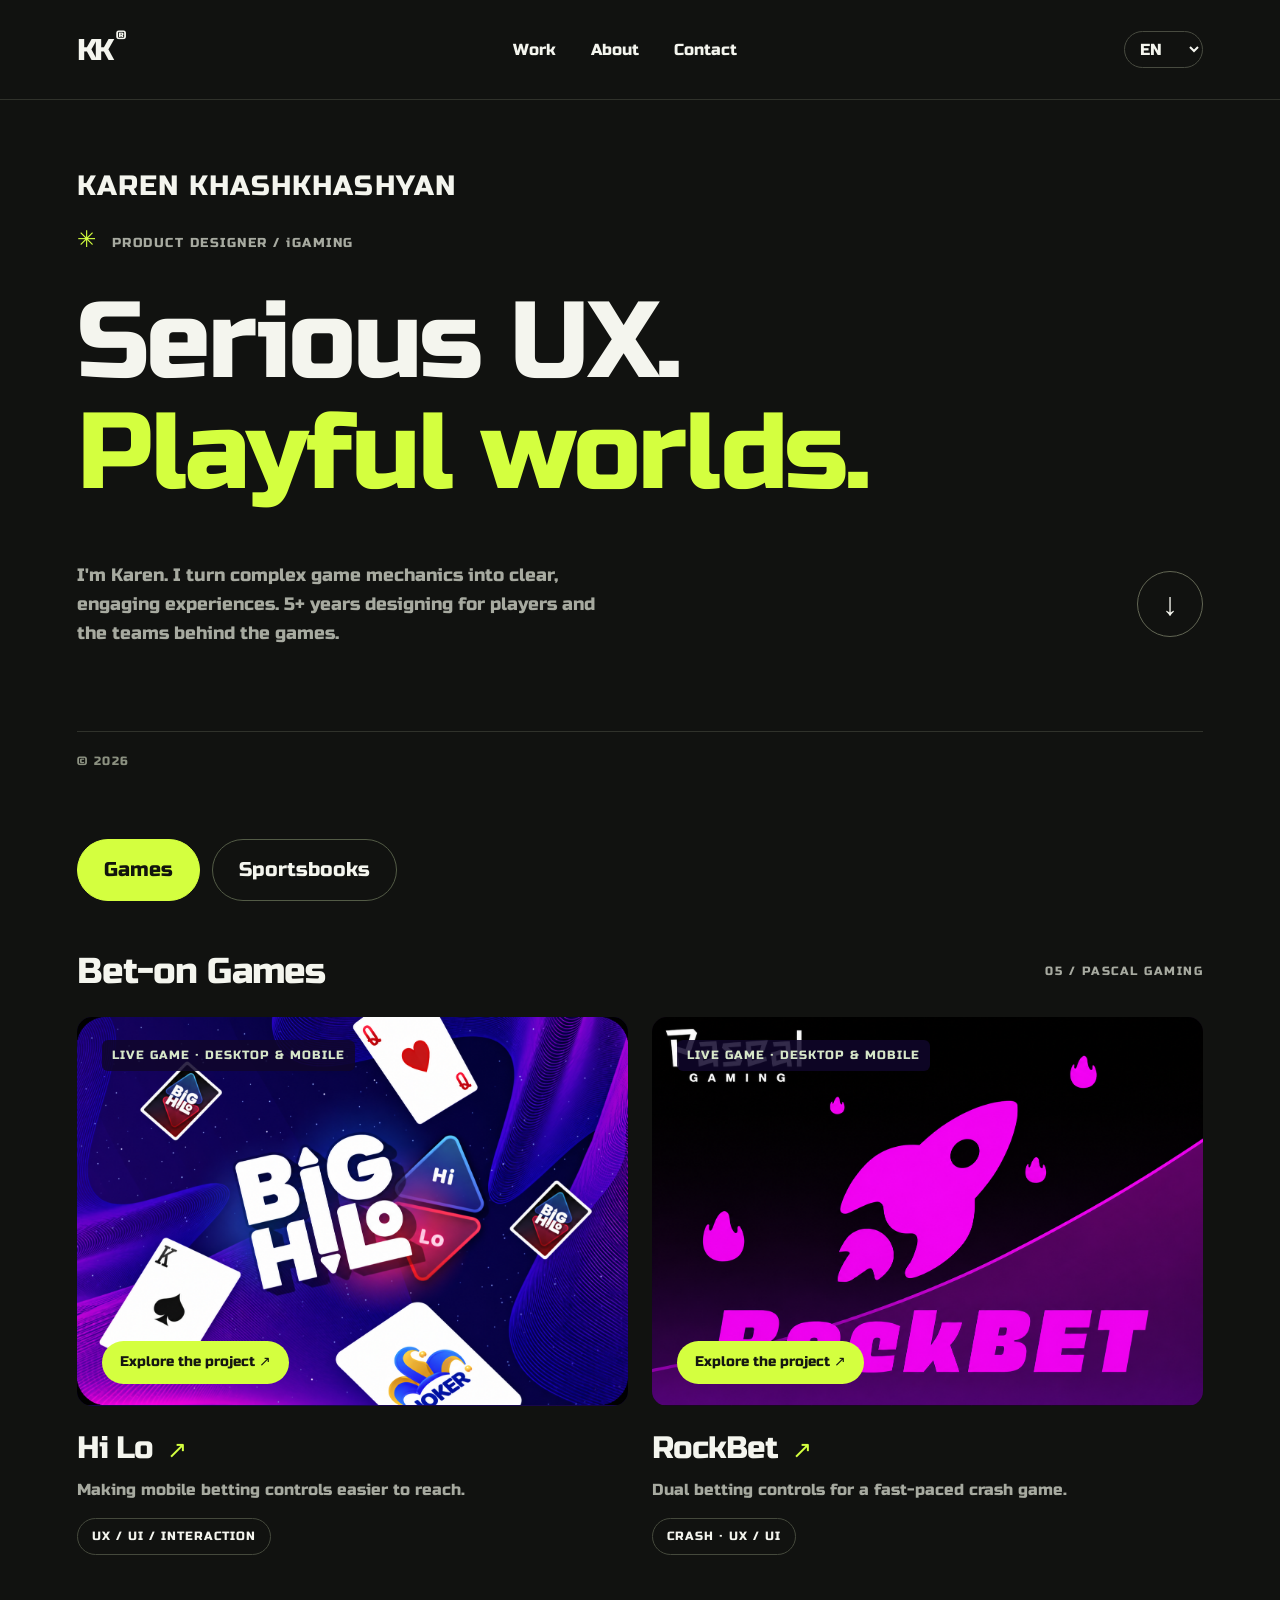
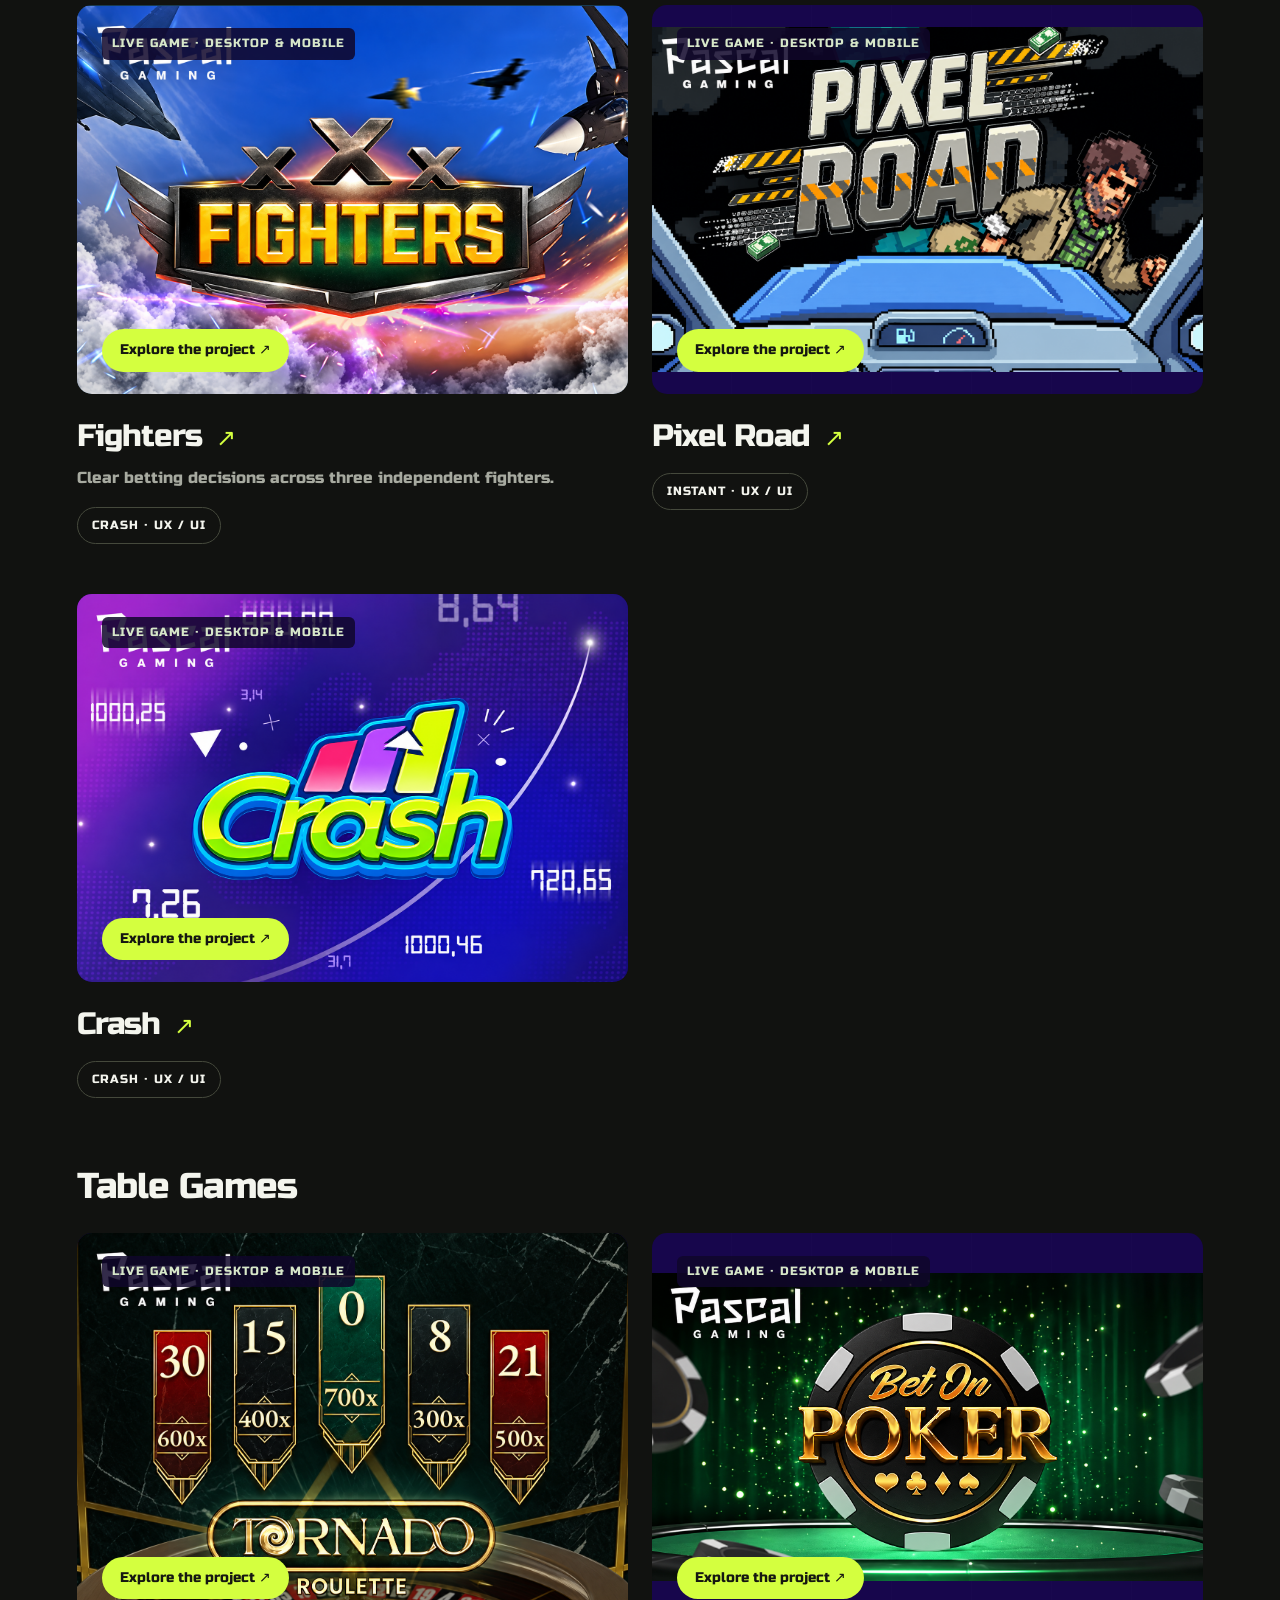
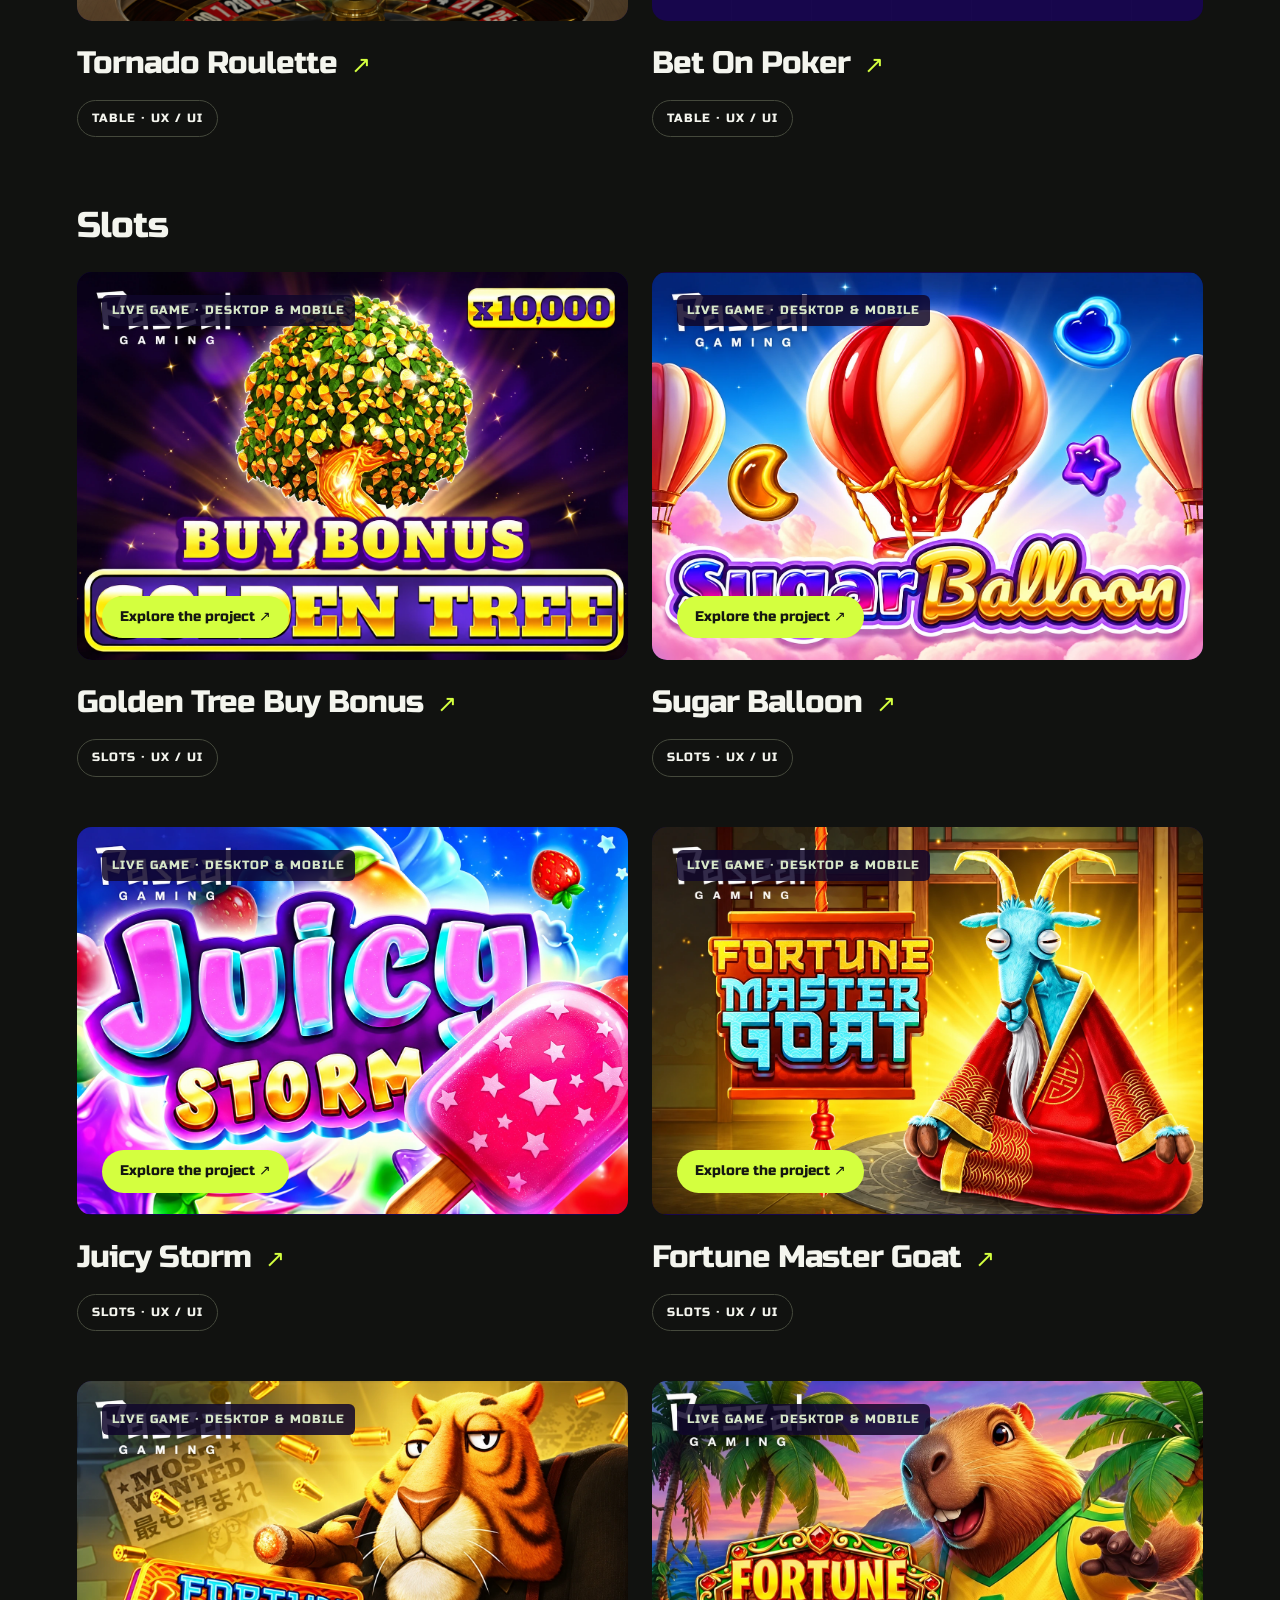
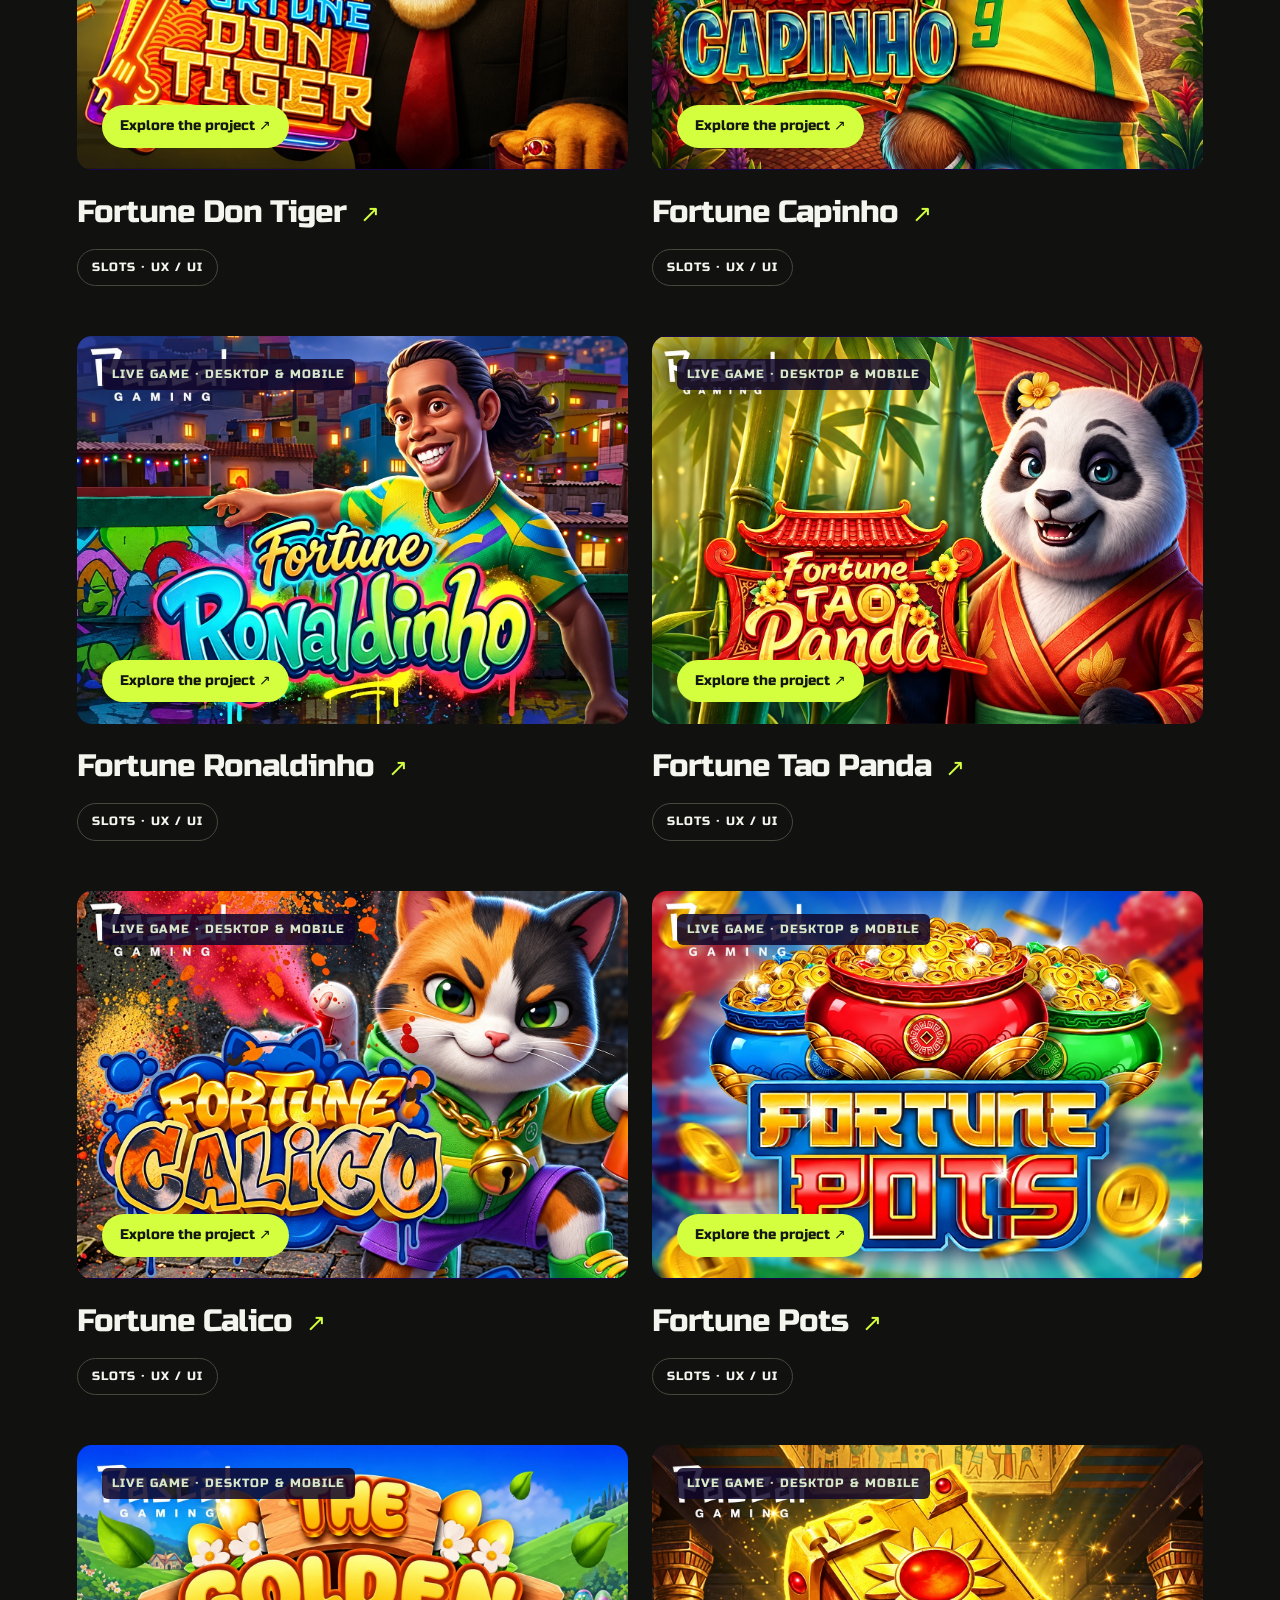
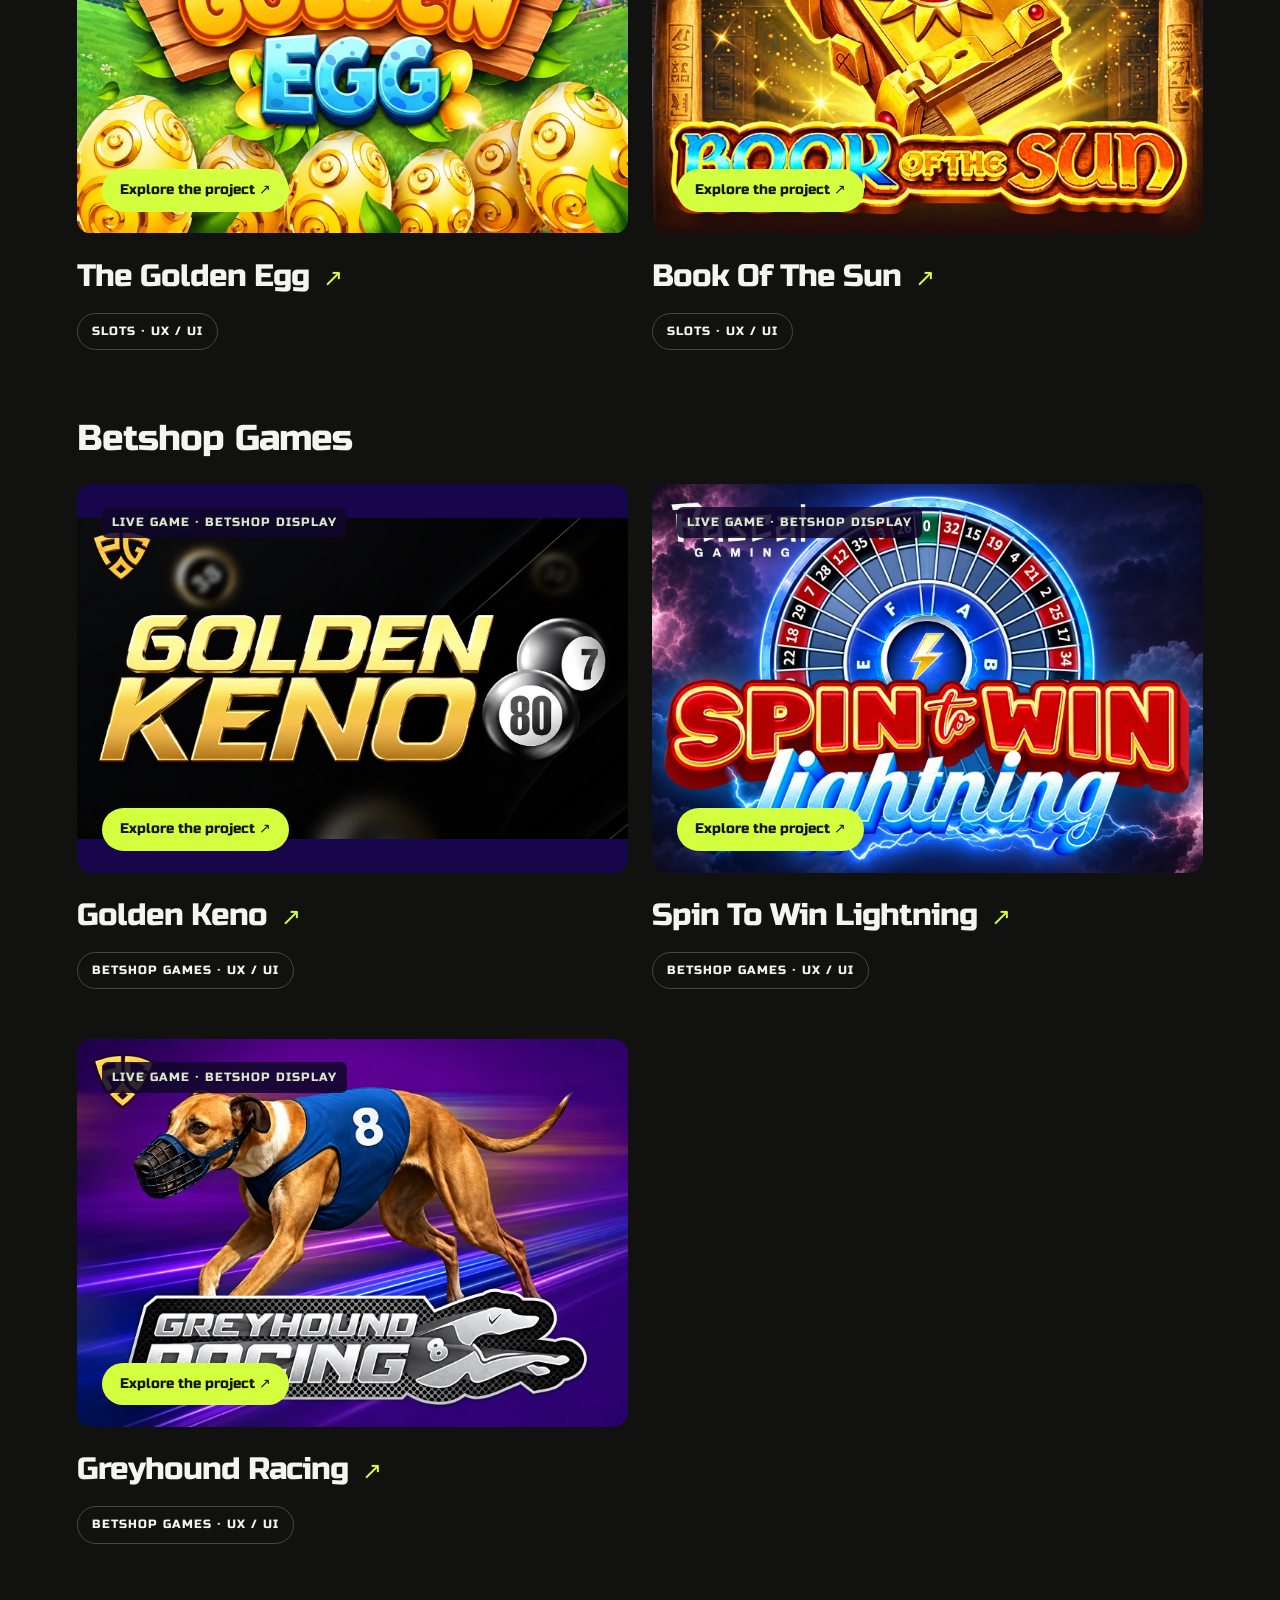
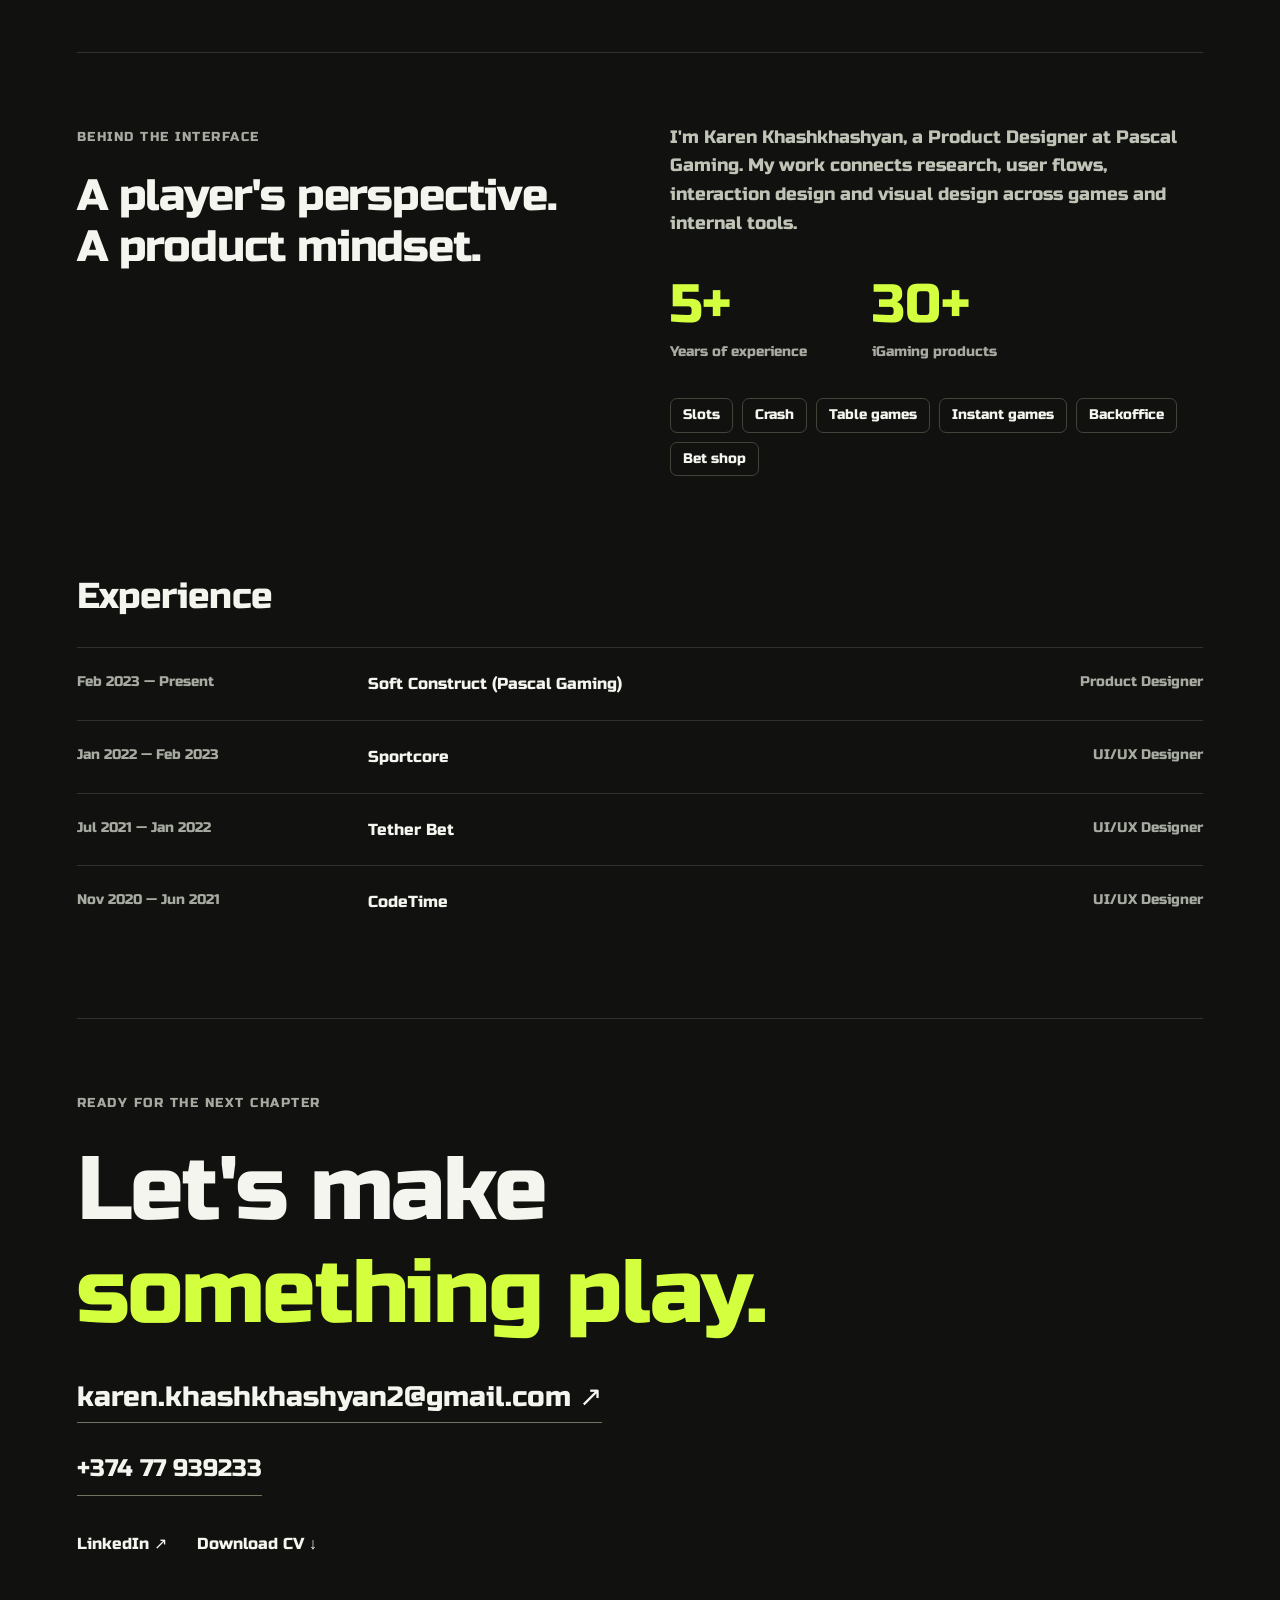
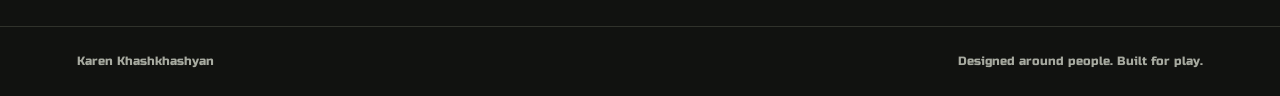
==== commit a8c4dfd5: "Update experience to 5+ years and portfolio to 30+ products" ====
--- a/index.html
+++ b/index.html
@@ -1,4 +1,4 @@
-<!doctype html><html lang="en"><head><meta charset="UTF-8"><meta name="viewport" content="width=device-width,initial-scale=1"><meta name="description" content="Karen Khashkhashyan, Product Designer with 4+ years of experience in iGaming, game interfaces and backoffice tools."><title>Karen Khashkhashyan · Product Designer</title><link rel="stylesheet" href="style.css"><style>
+<!doctype html><html lang="en"><head><meta charset="UTF-8"><meta name="viewport" content="width=device-width,initial-scale=1"><meta name="description" content="Karen Khashkhashyan, Product Designer with 5+ years of experience in iGaming, game interfaces and backoffice tools."><title>Karen Khashkhashyan · Product Designer</title><link rel="stylesheet" href="style.css"><style>
 .portfolio-tabs{display:flex;gap:12px;margin:44px 0 28px}
 .portfolio-tab{font:inherit;font-size:clamp(15px,2vw,20px);padding:14px 26px;border:1px solid #535b46;border-radius:999px;background:transparent;color:var(--ink);cursor:pointer;min-height:48px}
 .portfolio-tab[aria-selected="true"]{background:var(--lime);border-color:var(--lime);color:#12150d}
@@ -8,11 +8,11 @@
 @media(max-width:700px){.portfolio-tabs{margin-top:32px;gap:10px}.portfolio-tab{flex:1;padding:13px 16px}}
 </style><style>.sportsbook-card .project-visual{background:#1c2026}.sportsbook-card .hilo-thumbnail{object-fit:contain;background:#1c2026}.sportsbook-card .project-tag{font-size:clamp(9px,1vw,12px)}#sportsbooks-panel{padding-bottom:40px}</style></head><body>
 <header><a class="brand" href="#">KK<span>®</span></a><nav><a href="#work" data-t="work">Work</a><a href="#about" data-t="about">About</a><a href="#contact" data-t="contact">Contact</a></nav><label class="language"><span class="sr">Language</span><select id="lang"><option value="en">EN</option><option value="hy">ՀԱՅ</option><option value="ru">РУС</option></select></label></header>
-<main><section class="hero"><p class="hero-name">KAREN KHASHKHASHYAN</p><div class="eyebrow"><span class="spark">✳</span> <span data-t="role">PRODUCT DESIGNER / iGAMING</span></div><h1 data-t="headline">Serious UX.<br><em>Playful worlds.</em></h1><div class="hero-bottom"><p data-t="intro">I'm Karen. I turn complex game mechanics into clear, engaging experiences. 4+ years designing for players and the teams behind the games.</p><a class="round-link" href="#work" aria-label="Explore selected work">↓</a></div><div class="hero-note"><span>© 2026</span></div></section>
+<main><section class="hero"><p class="hero-name">KAREN KHASHKHASHYAN</p><div class="eyebrow"><span class="spark">✳</span> <span data-t="role">PRODUCT DESIGNER / iGAMING</span></div><h1 data-t="headline">Serious UX.<br><em>Playful worlds.</em></h1><div class="hero-bottom"><p data-t="intro">I'm Karen. I turn complex game mechanics into clear, engaging experiences. 5+ years designing for players and the teams behind the games.</p><a class="round-link" href="#work" aria-label="Explore selected work">↓</a></div><div class="hero-note"><span>© 2026</span></div></section>
 <section id="work"><div class="section-top"><h2 data-t="selected">Bet-on Games</h2><span class="mono">05 / PASCAL GAMING</span></div><div class="project-grid" data-category="Bet-on Games"><button class="project" id="project" aria-haspopup="dialog"><div class="project-visual"><span class="project-tag" data-t="live">LIVE GAME · DESKTOP & MOBILE</span><img class="hilo-thumbnail" src="assets/hilo-thumbnail.png" alt="Big Hi Lo game artwork with playing cards"><span class="open-label" data-t="explore">Explore the project ↗</span></div><div class="project-caption"><div><h3>Hi Lo<span>↗</span></h3><p data-t="cardDesc">Making mobile betting controls easier to reach.</p></div><span class="pill">UX / UI / INTERACTION</span></div></button><button class="project added-project" data-project-dialog="rockbet-story" aria-haspopup="dialog"><div class="project-visual rockbet-visual"><span class="project-tag" data-t="live">LIVE GAME · DESKTOP & MOBILE</span><img class="hilo-thumbnail" loading="lazy" src="assets/rockbet-thumbnail.png" alt="RockBet game artwork"><span class="open-label" data-t="explore">Explore the project ↗</span></div><div class="project-caption"><div><h3>RockBet<span>↗</span></h3><p data-t="rockbet_summary">Dual betting controls for a fast-paced crash game.</p></div><span class="pill">CRASH · UX / UI</span></div></button><button class="project added-project" data-project-dialog="fighters-story" aria-haspopup="dialog"><div class="project-visual fighters-visual"><span class="project-tag" data-t="live">LIVE GAME · DESKTOP & MOBILE</span><img class="hilo-thumbnail" loading="lazy" src="assets/fighters-thumbnail.png" alt="Fighters game artwork"><span class="open-label" data-t="explore">Explore the project ↗</span></div><div class="project-caption"><div><h3>Fighters<span>↗</span></h3><p data-t="fighters_summary">Clear betting decisions across three independent fighters.</p></div><span class="pill">CRASH · UX / UI</span></div></button><button class="project added-project" data-project-dialog="tornado-roulette-story" data-category="Table Games" aria-haspopup="dialog"><div class="project-visual"><span class="project-tag" data-t="live">LIVE GAME · DESKTOP &amp; MOBILE</span><img class="hilo-thumbnail" loading="lazy" src="assets/tornado-roulette-thumbnail.png" alt="Tornado Roulette game artwork"><span class="open-label" data-t="explore">Explore the project ↗</span></div><div class="project-caption"><div><h3>Tornado Roulette<span>↗</span></h3></div><span class="pill">TABLE · UX / UI</span></div></button><button class="project added-project" data-project-dialog="pixel-road-story" aria-haspopup="dialog"><div class="project-visual"><span class="project-tag" data-t="live">LIVE GAME · DESKTOP &amp; MOBILE</span><img class="hilo-thumbnail" loading="lazy" src="assets/pixel-road-thumbnail.png" alt="Pixel Road game artwork"><span class="open-label" data-t="explore">Explore the project ↗</span></div><div class="project-caption"><div><h3>Pixel Road<span>↗</span></h3></div><span class="pill">INSTANT · UX / UI</span></div></button><button class="project added-project" data-project-dialog="bet-on-poker-story" data-category="Table Games" aria-haspopup="dialog"><div class="project-visual"><span class="project-tag" data-t="live">LIVE GAME · DESKTOP &amp; MOBILE</span><img class="hilo-thumbnail" loading="lazy" src="assets/bet-on-poker-thumbnail.png" alt="Bet On Poker game artwork"><span class="open-label" data-t="explore">Explore the project ↗</span></div><div class="project-caption"><div><h3>Bet On Poker<span>↗</span></h3></div><span class="pill">TABLE · UX / UI</span></div></button><button class="project added-project" data-project-dialog="crash-story" aria-haspopup="dialog"><div class="project-visual"><span class="project-tag" data-t="live">LIVE GAME · DESKTOP &amp; MOBILE</span><img class="hilo-thumbnail" loading="lazy" src="assets/crash-thumbnail.png" alt="Crash game artwork"><span class="open-label" data-t="explore">Explore the project ↗</span></div><div class="project-caption"><div><h3>Crash<span>↗</span></h3></div><span class="pill">CRASH · UX / UI</span></div></button> <button class="project added-project" data-project-dialog="golden-tree-buy-bonus-story" data-category="Slots" aria-haspopup="dialog"><div class="project-visual"><span class="project-tag" data-t="live">LIVE GAME · DESKTOP &amp; MOBILE</span><img class="hilo-thumbnail" loading="lazy" src="assets/golden-tree-buy-bonus-thumbnail.webp" alt="Golden Tree Buy Bonus game artwork"><span class="open-label" data-t="explore">Explore the project ↗</span></div><div class="project-caption"><div><h3>Golden Tree Buy Bonus<span>↗</span></h3></div><span class="pill">SLOTS · UX / UI</span></div></button><button class="project added-project" data-project-dialog="sugar-balloon-story" data-category="Slots" aria-haspopup="dialog"><div class="project-visual"><span class="project-tag" data-t="live">LIVE GAME · DESKTOP &amp; MOBILE</span><img class="hilo-thumbnail" loading="lazy" src="assets/sugar-balloon-thumbnail.webp" alt="Sugar Balloon game artwork"><span class="open-label" data-t="explore">Explore the project ↗</span></div><div class="project-caption"><div><h3>Sugar Balloon<span>↗</span></h3></div><span class="pill">SLOTS · UX / UI</span></div></button><button class="project added-project" data-project-dialog="juicy-storm-story" data-category="Slots" aria-haspopup="dialog"><div class="project-visual"><span class="project-tag" data-t="live">LIVE GAME · DESKTOP &amp; MOBILE</span><img class="hilo-thumbnail" loading="lazy" src="assets/juicy-storm-thumbnail.webp" alt="Juicy Storm game artwork"><span class="open-label" data-t="explore">Explore the project ↗</span></div><div class="project-caption"><div><h3>Juicy Storm<span>↗</span></h3></div><span class="pill">SLOTS · UX / UI</span></div></button><button class="project added-project" data-project-dialog="fortune-master-goat-story" data-category="Slots" aria-haspopup="dialog"><div class="project-visual"><span class="project-tag" data-t="live">LIVE GAME · DESKTOP &amp; MOBILE</span><img class="hilo-thumbnail" loading="lazy" src="assets/fortune-master-goat-thumbnail.webp" alt="Fortune Master Goat game artwork"><span class="open-label" data-t="explore">Explore the project ↗</span></div><div class="project-caption"><div><h3>Fortune Master Goat<span>↗</span></h3></div><span class="pill">SLOTS · UX / UI</span></div></button><button class="project added-project" data-project-dialog="fortune-don-tiger-story" data-category="Slots" aria-haspopup="dialog"><div class="project-visual"><span class="project-tag" data-t="live">LIVE GAME · DESKTOP &amp; MOBILE</span><img class="hilo-thumbnail" loading="lazy" src="assets/fortune-don-tiger-thumbnail.webp" alt="Fortune Don Tiger game artwork"><span class="open-label" data-t="explore">Explore the project ↗</span></div><div class="project-caption"><div><h3>Fortune Don Tiger<span>↗</span></h3></div><span class="pill">SLOTS · UX / UI</span></div></button><button class="project added-project" data-project-dialog="fortune-capinho-story" data-category="Slots" aria-haspopup="dialog"><div class="project-visual"><span class="project-tag" data-t="live">LIVE GAME · DESKTOP &amp; MOBILE</span><img class="hilo-thumbnail" loading="lazy" src="assets/fortune-capinho-thumbnail.webp" alt="Fortune Capinho game artwork"><span class="open-label" data-t="explore">Explore the project ↗</span></div><div class="project-caption"><div><h3>Fortune Capinho<span>↗</span></h3></div><span class="pill">SLOTS · UX / UI</span></div></button><button class="project added-project" data-project-dialog="fortune-ronaldinho-story" data-category="Slots" aria-haspopup="dialog"><div class="project-visual"><span class="project-tag" data-t="live">LIVE GAME · DESKTOP &amp; MOBILE</span><img class="hilo-thumbnail" loading="lazy" src="assets/fortune-ronaldinho-thumbnail.webp" alt="Fortune Ronaldinho game artwork"><span class="open-label" data-t="explore">Explore the project ↗</span></div><div class="project-caption"><div><h3>Fortune Ronaldinho<span>↗</span></h3></div><span class="pill">SLOTS · UX / UI</span></div></button><button class="project added-project" data-project-dialog="fortune-tao-panda-story" data-category="Slots" aria-haspopup="dialog"><div class="project-visual"><span class="project-tag" data-t="live">LIVE GAME · DESKTOP &amp; MOBILE</span><img class="hilo-thumbnail" loading="lazy" src="assets/fortune-tao-panda-thumbnail.webp" alt="Fortune Tao Panda game artwork"><span class="open-label" data-t="explore">Explore the project ↗</span></div><div class="project-caption"><div><h3>Fortune Tao Panda<span>↗</span></h3></div><span class="pill">SLOTS · UX / UI</span></div></button><button class="project added-project" data-project-dialog="fortune-calico-story" data-category="Slots" aria-haspopup="dialog"><div class="project-visual"><span class="project-tag" data-t="live">LIVE GAME · DESKTOP &amp; MOBILE</span><img class="hilo-thumbnail" loading="lazy" src="assets/fortune-calico-thumbnail.webp" alt="Fortune Calico game artwork"><span class="open-label" data-t="explore">Explore the project ↗</span></div><div class="project-caption"><div><h3>Fortune Calico<span>↗</span></h3></div><span class="pill">SLOTS · UX / UI</span></div></button><button class="project added-project" data-project-dialog="fortune-pots-story" data-category="Slots" aria-haspopup="dialog"><div class="project-visual"><span class="project-tag" data-t="live">LIVE GAME · DESKTOP &amp; MOBILE</span><img class="hilo-thumbnail" loading="lazy" src="assets/fortune-pots-thumbnail.webp" alt="Fortune Pots game artwork"><span class="open-label" data-t="explore">Explore the project ↗</span></div><div class="project-caption"><div><h3>Fortune Pots<span>↗</span></h3></div><span class="pill">SLOTS · UX / UI</span></div></button><button class="project added-project" data-project-dialog="the-golden-egg-story" data-category="Slots" aria-haspopup="dialog"><div class="project-visual"><span class="project-tag" data-t="live">LIVE GAME · DESKTOP &amp; MOBILE</span><img class="hilo-thumbnail" loading="lazy" src="assets/the-golden-egg-thumbnail.webp" alt="The Golden Egg game artwork"><span class="open-label" data-t="explore">Explore the project ↗</span></div><div class="project-caption"><div><h3>The Golden Egg<span>↗</span></h3></div><span class="pill">SLOTS · UX / UI</span></div></button><button class="project added-project" data-project-dialog="book-of-the-sun-story" data-category="Slots" aria-haspopup="dialog"><div class="project-visual"><span class="project-tag" data-t="live">LIVE GAME · DESKTOP &amp; MOBILE</span><img class="hilo-thumbnail" loading="lazy" src="assets/book-of-the-sun-thumbnail.webp" alt="Book Of The Sun game artwork"><span class="open-label" data-t="explore">Explore the project ↗</span></div><div class="project-caption"><div><h3>Book Of The Sun<span>↗</span></h3></div><span class="pill">SLOTS · UX / UI</span></div></button><button class="project added-project" data-project-dialog="golden-keno-story" data-category="Betshop Games" aria-haspopup="dialog"><div class="project-visual"><span class="project-tag" data-t="retailLive">LIVE GAME · BETSHOP DISPLAY</span><img class="hilo-thumbnail" loading="lazy" src="assets/golden-keno-thumbnail.webp" alt="Golden Keno game artwork"><span class="open-label" data-t="explore">Explore the project ↗</span></div><div class="project-caption"><div><h3>Golden Keno<span>↗</span></h3></div><span class="pill">BETSHOP GAMES · UX / UI</span></div></button><button class="project added-project" data-project-dialog="spin-to-win-lightning-story" data-category="Betshop Games" aria-haspopup="dialog"><div class="project-visual"><span class="project-tag" data-t="retailLive">LIVE GAME · BETSHOP DISPLAY</span><img class="hilo-thumbnail" loading="lazy" src="assets/spin-to-win-lightning-thumbnail.webp" alt="Spin To Win Lightning game artwork"><span class="open-label" data-t="explore">Explore the project ↗</span></div><div class="project-caption"><div><h3>Spin To Win Lightning<span>↗</span></h3></div><span class="pill">BETSHOP GAMES · UX / UI</span></div></button><button class="project added-project" data-project-dialog="greyhound-racing-story" data-category="Betshop Games" aria-haspopup="dialog"><div class="project-visual"><span class="project-tag" data-t="retailLive">LIVE GAME · BETSHOP DISPLAY</span><img class="hilo-thumbnail" loading="lazy" src="assets/greyhound-racing-thumbnail.webp" alt="Greyhound Racing game artwork"><span class="open-label" data-t="explore">Explore the project ↗</span></div><div class="project-caption"><div><h3>Greyhound Racing<span>↗</span></h3></div><span class="pill">BETSHOP GAMES · UX / UI</span></div></button></div></section>
-<section id="about" class="about"><div><span class="eyebrow" data-t="behind">BEHIND THE INTERFACE</span><h2 data-t="aboutTitle">A player's perspective.<br>A product mindset.</h2></div><div><p data-t="bio">I'm Karen Khashkhashyan, a Product Designer at Pascal Gaming. My work connects research, user flows, interaction design and visual design across games and internal tools.</p><div class="stats"><div><strong>4+</strong><span data-t="years">Years of experience</span></div><div><strong>20+</strong><span data-t="products">iGaming products</span></div></div><div class="chips"><span>Slots</span><span>Crash</span><span>Table games</span><span>Instant games</span><span>Backoffice</span><span>Bet shop</span></div></div></section>
+<section id="about" class="about"><div><span class="eyebrow" data-t="behind">BEHIND THE INTERFACE</span><h2 data-t="aboutTitle">A player's perspective.<br>A product mindset.</h2></div><div><p data-t="bio">I'm Karen Khashkhashyan, a Product Designer at Pascal Gaming. My work connects research, user flows, interaction design and visual design across games and internal tools.</p><div class="stats"><div><strong>5+</strong><span data-t="years">Years of experience</span></div><div><strong>30+</strong><span data-t="products">iGaming products</span></div></div><div class="chips"><span>Slots</span><span>Crash</span><span>Table games</span><span>Instant games</span><span>Backoffice</span><span>Bet shop</span></div></div></section>
 <section class="experience"><h2 data-t="experience">Experience</h2><div class="job"><span>Feb 2023 — <span data-t="present">Present</span></span><strong>Soft Construct (Pascal Gaming)</strong><span>Product Designer</span></div><div class="job"><span>Jan 2022 — Feb 2023</span><strong>Sportcore</strong><span>UI/UX Designer</span></div><div class="job"><span>Jul 2021 — Jan 2022</span><strong>Tether Bet</strong><span>UI/UX Designer</span></div><div class="job"><span>Nov 2020 — Jun 2021</span><strong>CodeTime</strong><span>UI/UX Designer</span></div></section>
-<section id="contact" class="contact"><span class="eyebrow" data-t="next">READY FOR THE NEXT CHAPTER</span><h2 data-t="contactTitle">Let's make<br><em>something play.</em></h2><a class="email" href="mailto:karen.khashkhashyan2@gmail.com">karen.khashkhashyan2@gmail.com ↗</a><p class="phone-contact"><a href="tel:+37477939233">+374 77 939233</a></p><div class="contact-links"><a href="https://www.linkedin.com/in/karen-khashkhashyan-49598120b/" target="_blank" rel="noopener">LinkedIn ↗</a><a href="assets/Karen-Khashkhashyan-CV.pdf?v=d0475a5481a0" download data-t="cv">Download CV ↓</a></div></section></main><footer><span>Karen Khashkhashyan</span><span data-t="footer">Designed around people. Built for play.</span></footer>
+<section id="contact" class="contact"><span class="eyebrow" data-t="next">READY FOR THE NEXT CHAPTER</span><h2 data-t="contactTitle">Let's make<br><em>something play.</em></h2><a class="email" href="mailto:karen.khashkhashyan2@gmail.com">karen.khashkhashyan2@gmail.com ↗</a><p class="phone-contact"><a href="tel:+37477939233">+374 77 939233</a></p><div class="contact-links"><a href="https://www.linkedin.com/in/karen-khashkhashyan-49598120b/" target="_blank" rel="noopener">LinkedIn ↗</a><a href="assets/Karen%20Khashkhashyan-CV.pdf" download="Karen-Khashkhashyan-CV.pdf" data-t="cv">Download CV ↓</a></div></section></main><footer><span>Karen Khashkhashyan</span><span data-t="footer">Designed around people. Built for play.</span></footer>
 <dialog id="story"><div class="dialog-top"><span>01 / HI LO</span><button id="close" aria-label="Close project">×</button></div><div class="story-body"><span class="eyebrow">PASCAL GAMING · UX / UI</span><h2>Hi Lo</h2><p class="lead" data-t="storyIntro">A focused improvement to the live Hi Lo experience, making betting controls more accessible on mobile.</p><div class="story-screens"><img class="story-desktop" src="assets/desktop.png" alt="Final Hi Lo desktop design"><figure><img src="assets/mobile.png" alt="Final mobile design with betting controls above navigation"><figcaption data-t="finalScreen">Final mobile design · Live product</figcaption></figure></div><div class="project-play"><a class="button" href="https://pascalgaming.com/games/big-hilo" target="_blank" rel="noopener noreferrer external" data-t="visit">Play Hi Lo ↗</a></div><div class="story-grid"><div><article><h3 data-t="problem">The problem</h3><p data-t="problemText">Scrolling on mobile made betting controls difficult to access. Feedback from players and the product manager helped identify the issue.</p></article><article><h3 data-t="solution">My contribution</h3><p data-t="solutionText">I researched similar games and moved the betting controls to a more accessible position. I worked with the product manager and developers on the updated experience.</p></article><article><h3 data-t="result">Validation</h3><p data-t="resultText">The design was reviewed with the product manager and tested with players. Players experienced fewer difficulties placing bets; no numerical performance claim is made.</p></article></div></div></div></dialog><dialog id="rockbet-story"><div class="dialog-top"><span>02 / ROCKBET</span><button data-close-dialog aria-label="Close project">×</button></div><div class="story-body"><span class="eyebrow">PASCAL GAMING · UX / UI</span><h2 data-t="rockbet_title">Two bets.<br>One clear view.</h2><p class="lead" data-t="rockbet_intro">A crash-game interface that brings two betting panels, the live multiplier and round history into one view.</p><div class="story-screens"><img class="story-desktop" loading="lazy" src="assets/rockbet-desktop.png" alt="RockBet desktop design"><figure><img loading="lazy" src="assets/rockbet-mobile.png" alt="RockBet mobile design"><figcaption data-t="finalScreen">Final mobile design · Live product</figcaption></figure></div><div class="project-play"><a class="button" href="https://pascalgaming.com/games/rockbet" target="_blank" rel="noopener noreferrer external" data-t="rockbet_play">Play RockBet ↗</a></div><div class="story-grid"><div><article><h3 data-t="problem">The problem</h3><p data-t="rockbet_problem">Players need to make quick decisions across two simultaneous bets without losing track of the multiplier or previous rounds.</p></article><article><h3 data-t="solution">My contribution</h3><p data-t="rockbet_contribution">I designed the dark UI, dual betting panels and manual and automatic cash-out controls. I gave the multiplier visual priority and organized live bets, round history and top wins in a sidebar, working with the product manager and developers.</p></article><article><h3 data-t="reviewTitle">Product review</h3><p data-t="reviewText">The design was reviewed with the product team and is now live.</p></article></div></div></div></dialog><dialog id="fighters-story"><div class="dialog-top"><span>03 / FIGHTERS</span><button data-close-dialog aria-label="Close project">×</button></div><div class="story-body"><span class="eyebrow">PASCAL GAMING · UX / UI</span><h2 data-t="fighters_title">Multiple fighters.<br>Focused controls.</h2><p class="lead" data-t="fighters_intro">Fighter xXx features up to three fighters, each with an independent multiplier. The interface keeps selection, betting and live activity within one screen.</p><div class="story-screens"><img class="story-desktop" loading="lazy" src="assets/fighters-desktop.png" alt="Fighters desktop design"><figure><img loading="lazy" src="assets/fighters-mobile.png" alt="Fighters mobile design"><figcaption data-t="finalScreen">Final mobile design · Live product</figcaption></figure></div><div class="project-play"><a class="button" href="https://pascalgaming.com/games/fighter-xxx" target="_blank" rel="noopener noreferrer external" data-t="fighters_play">Play Fighters ↗</a></div><div class="story-grid"><div><article><h3 data-t="problem">The problem</h3><p data-t="fighters_problem">Players need to manage multiple fighters within short countdown windows. Auto-bet, auto-cashout and quick controls must remain clear without crowding the game.</p></article><article><h3 data-t="solution">My contribution</h3><p data-t="fighters_contribution">I designed the UI/UX, jet visuals, tabbed fighter selection and betting controls, including auto-bet, auto-cashout and quick multiplier buttons. I worked with the product manager and developers to integrate live bets and chat into the layout.</p></article><article><h3 data-t="reviewTitle">Product review</h3><p data-t="reviewText">The design was reviewed with the product team and is now live.</p></article></div></div></div></dialog><dialog id="tornado-roulette-story" aria-labelledby="tornado-roulette-title"><div class="dialog-top"><span>04 / TORNADO ROULETTE</span><button data-close-dialog aria-label="Close project">×</button></div><div class="story-body"><span class="eyebrow">PASCAL GAMING · TABLE · UX / UI</span><h2 id="tornado-roulette-title">Tornado Roulette</h2><p class="lead" data-t="tornado-roulette_intro">Tornado Roulette unleashes a whirlwind of massive wins with the Tornado Booster Multiplier delivering jaw-dropping odds from x50 to an incredible x700 on every spin!</p><div class="story-screens"><img class="story-desktop" loading="lazy" src="assets/tornado-roulette-desktop.png" alt="Tornado Roulette desktop design"><figure><img loading="lazy" src="assets/tornado-roulette-mobile.png" alt="Tornado Roulette mobile design"><figcaption data-t="finalScreen">Final mobile design · Live product</figcaption></figure></div><div class="project-play"><a class="button" href="https://pascalgaming.com/games/tornado-roulette-2" target="_blank" rel="noopener noreferrer external" data-t="tornado-roulette_play">Play Tornado Roulette ↗</a></div><div class="story-grid"><div><article><h3 data-t="problem">The problem</h3><p data-t="tornado-roulette_problem">Roulette players—especially experienced ones—need immediate access to both standard table bets and advanced call/neighbor bets (racetrack) without losing sight of the live 3D wheel or being overwhelmed by stacked menus during short betting windows.</p></article><article><h3 data-t="solution">My contribution</h3><p data-t="tornado-roulette_contribution">I designed the complete end-to-end UI/UX for &quot;Tornado Roulette,&quot; balancing a high-end luxury casino visual style with an ergonomic betting hierarchy. Key highlights include:</p></article><article><h3 data-t="result">Validation</h3><p data-t="tornado-roulette_validation">The interface was reviewed with product stakeholders and tested with casino game players. Having the racetrack and main board available simultaneously on one screen enabled players to place complex combination bets faster and with fewer misclicks during high-tempo rounds.</p></article></div></div></div></dialog><dialog id="pixel-road-story" aria-labelledby="pixel-road-title"><div class="dialog-top"><span>05 / PIXEL ROAD</span><button data-close-dialog aria-label="Close project">×</button></div><div class="story-body"><span class="eyebrow">PASCAL GAMING · INSTANT · UX / UI</span><h2 id="pixel-road-title">Pixel Road</h2><p class="lead" data-t="pixel-road_intro">&quot;Pixel Road&quot; is a fast-paced game where the goal is to cross as many road lines as possible without encountering a car. The player can cash out their winnings at any stage of the game.</p><div class="story-screens"><img class="story-desktop" loading="lazy" src="assets/pixel-road-desktop.png" alt="Pixel Road desktop design"><figure><img loading="lazy" src="assets/pixel-road-mobile.png" alt="Pixel Road mobile design"><figcaption data-t="finalScreen">Final mobile design · Live product</figcaption></figure></div><div class="project-play"><a class="button" href="https://www.ichancy.com/casino/slots/all/ICH/555575598-pixel-road?mode=fun" target="_blank" rel="noopener noreferrer external" data-t="pixel-road_play">Play Pixel Road ↗</a></div><div class="story-grid"><div><article><h3 data-t="problem">The problem</h3><p data-t="pixel-road_problem">Arcade-style obstacle crossing games need to translate classic retro mechanics into a high-stakes risk-versus-reward betting experience. Players needed an intuitive way to adjust risk tiers dynamically (from casual to extreme) and make split-second lane choices without clunky UI overlays obstructing the pixel-art action.</p></article><article><h3 data-t="solution">My contribution</h3><p data-t="pixel-road_contribution">I designed the complete retro pixel-art UI/UX for this street-crossing hazard game, seamlessly blending core gaming mechanics with intuitive betting controls. Key highlights include:</p></article><article><h3 data-t="result">Validation</h3><p data-t="pixel-road_validation">The interface was reviewed with the product team and validated through playtesting. The direct integration of bet multipliers onto the street lanes, paired with instant difficulty toggles, allowed players to easily build custom risk strategies, resulting in higher session duration and continuous round play.</p></article></div></div></div></dialog><dialog id="bet-on-poker-story" aria-labelledby="bet-on-poker-title"><div class="dialog-top"><span>07 / BET ON POKER</span><button data-close-dialog aria-label="Close project">×</button></div><div class="story-body"><span class="eyebrow">PASCAL GAMING · TABLE · UX / UI</span><h2 id="bet-on-poker-title">Bet On Poker</h2><p class="lead" data-t="bet-on-poker_intro">Bet on Poker reimagines the classic card showdown as an unlimited-player betting spectacle—predict winning hands, combinations, and side markets across four thrilling stages with shifting odds!</p><div class="story-screens"><img class="story-desktop" loading="lazy" src="assets/bet-on-poker-desktop.png" alt="Bet On Poker desktop design"><figure><img loading="lazy" src="assets/bet-on-poker-mobile.png" alt="Bet On Poker mobile design"><figcaption data-t="finalScreen">Final mobile design · Live product</figcaption></figure></div><div class="project-play"><a class="button" href="https://pascalgaming.com/games/bet-on-poker" target="_blank" rel="noopener noreferrer external" data-t="bet-on-poker_play">Play Bet On Poker ↗</a></div><div class="story-grid"><div><article><h3 data-t="problem">The problem</h3><p data-t="bet-on-poker_problem">Multi-hand live poker betting games can quickly become visually overwhelming when tracking multiple hand positions, changing odds, and chip placements simultaneously. Players needed a clear, real-time view of six distinct hand positions and community cards, alongside fast chip controls to make multi-position bets before time ran out.</p></article><article><h3 data-t="solution">My contribution</h3><p data-t="bet-on-poker_contribution">I designed the full digital table interface for &quot;Bet On Poker,&quot; focusing on realistic table aesthetics combined with high-clarity betting UX. Key highlights include:</p></article><article><h3 data-t="result">Validation</h3><p data-t="bet-on-poker_validation">The design was reviewed with product stakeholders and tested with target players. The intuitive visual feedback on hand status (clear Win/Loss indicators) and the streamlined chip placement flow reduced user errors during live dealing phases and encouraged higher multi-position bet placement.</p></article></div></div></div></dialog><dialog id="crash-story" aria-labelledby="crash-title"><div class="dialog-top"><span>08 / CRASH</span><button data-close-dialog aria-label="Close project">×</button></div><div class="story-body"><span class="eyebrow">PASCAL GAMING · CRASH · UX / UI</span><h2 id="crash-title">Crash</h2><p class="lead" data-t="crash_intro">Crash is a classic, high-tension Instant Game where the multiplier climbs higher and higher until it crashes—test your nerves and cash out at the perfect moment!</p><div class="story-screens"><img class="story-desktop" loading="lazy" src="assets/crash-desktop.png" alt="Crash desktop design"><figure><img loading="lazy" src="assets/crash-mobile.png" alt="Crash mobile design"><figcaption data-t="finalScreen">Final mobile design · Live product</figcaption></figure></div><div class="project-play"><a class="button" href="https://pascalgaming.com/games/crash" target="_blank" rel="noopener noreferrer external" data-t="crash_play">Play Crash ↗</a></div><div class="story-grid"><div><article><h3 data-t="problem">The problem</h3><p data-t="crash_problem">Players in crash games often struggle with two main issues: lack of transparency around game fairness and restrictive, single-bet interface layouts. To build long-term trust and cater to advanced players, the interface needed to combine verifiable fair-play data with a flexible, modular betting system—all within a fast-moving, continuous game cycle.</p></article><article><h3 data-t="solution">My contribution</h3><p data-t="crash_contribution">I designed the complete dark-mode UI/UX for this &quot;1 Crash&quot; game with a heavy focus on transparency and user customization. Key highlights include:</p></article><article><h3 data-t="result">Validation</h3><p data-t="crash_validation">The design was reviewed with product stakeholders and validated through user testing. Players reported high confidence due to the visible Provably Fair verification system, and the modular Create New bet slip feature made executing multi-bet strategies effortless during fast round transitions.</p></article></div></div></div></dialog><dialog id="golden-tree-buy-bonus-story" aria-labelledby="golden-tree-buy-bonus-title"><div class="dialog-top"><span>09 / GOLDEN TREE BUY BONUS</span><button data-close-dialog aria-label="Close project">×</button></div><div class="story-body"><span class="eyebrow">PASCAL GAMING · SLOTS · UX / UI</span><h2 id="golden-tree-buy-bonus-title">Golden Tree Buy Bonus</h2><p class="lead source-copy" lang="en">Golden Tree 100: Buy Bonus bursts with vibrant colors and 100 winning lines, where customizable wild buys and x1-x5 multipliers fuel epic x10,000 payouts!</p><div class="story-screens"><img class="story-desktop" loading="lazy" src="assets/golden-tree-buy-bonus-desktop.webp" alt="Golden Tree Buy Bonus desktop design"><figure><img loading="lazy" src="assets/golden-tree-buy-bonus-mobile.webp" alt="Golden Tree Buy Bonus mobile design"><figcaption data-t="finalScreen">Final mobile design · Live product</figcaption></figure></div><div class="project-play"><a class="button" href="https://pascalgaming.com/games/golden-tree-20-000-buy-bonus" target="_blank" rel="noopener noreferrer external"><span data-t="playGame">Play</span> Golden Tree Buy Bonus ↗</a></div><div class="story-grid"><div><article><h3 data-t="problem">The problem</h3><div class="source-copy" lang="en"><p>Classic slot games require a standardized, highly ergonomic betting UI and modal workflow that can function seamlessly across an entire suite of titles without re-engineering core controls for every new release. The challenge was to design a mobile-first betting architecture, including complex popup interfaces like Bonus Buy options and win celebrations, that ensures high visual clarity, one-handed usability, and brand consistency.</p></div></article><article><h3 data-t="solution">My contribution</h3><div class="source-copy" lang="en"><p>I designed the complete UI/UX framework for the entire betting interface, buttons, control bars, and popup modal systems (excluding the individual game symbols). Notably, this betting layout was designed as a core reusable component utilized across similar classic slot games in our product portfolio. Key highlights include:</p><p>Core Betting Dock &amp; Controls: Engineered the main spin button, bet level modifiers, last-win display, and fast-action toggles (Turbo, Auto-spin, settings drawer) optimized for thumb navigation on mobile devices.</p><p>Buy Bonus Modal System: Designed the full overlay flow where players can browse different bonus tiers, preview wild counts, dynamically adjust purchase stakes using direct + / - controls, and confirm transactions via a prominent BUY action button.</p><p>Win Announcement &amp; Congratulatory Popups: Created high-impact modal dialogs for reward triggers, bonus start screens, and win summaries to maintain visual excitement.</p><p>Modular Design Architecture: Built the entire betting interface and popup framework as a flexible UI system that can be seamlessly applied to other classic slot games, ensuring consistency across the catalog.</p></div></article><article><h3 data-t="result">Validation</h3><div class="source-copy" lang="en"><p>The framework was reviewed with product stakeholders and deployed across multiple classic titles. Standardizing the core betting interface and popup UX dramatically reduced player friction when switching between games, while the clean &quot;Buy Bonus&quot; modal design led to higher feature adoption and smoother overall session flow.</p></div></article></div></div></div></dialog><dialog id="sugar-balloon-story" aria-labelledby="sugar-balloon-title"><div class="dialog-top"><span>10 / SUGAR BALLOON</span><button data-close-dialog aria-label="Close project">×</button></div><div class="story-body"><span class="eyebrow">PASCAL GAMING · SLOTS · UX / UI</span><h2 id="sugar-balloon-title">Sugar Balloon</h2><p class="lead source-copy" lang="en">&quot;Sugar Balloon&quot; is a candy-themed scatter-pay / cascading slot game featuring vibrant sweet-themed visuals, dynamic multipliers, and advanced feature-buy options. The game offers players enhanced tactical control through special side-bet modes—such as &quot;Double Chance,&quot; &quot;Random Bet,&quot; and &quot;Boosted Bet&quot;—allowing them to customize gameplay volatility and bonus triggers.</p><div class="story-screens"><img class="story-desktop" loading="lazy" src="assets/sugar-balloon-desktop.webp" alt="Sugar Balloon desktop design"><figure><img loading="lazy" src="assets/sugar-balloon-mobile.webp" alt="Sugar Balloon mobile design"><figcaption data-t="finalScreen">Final mobile design · Live product</figcaption></figure></div><div class="project-play"><a class="button" href="https://pascalgaming.com/games/sugar-balloon" target="_blank" rel="noopener noreferrer external"><span data-t="playGame">Play</span> Sugar Balloon ↗</a></div><div class="story-grid"><div><article><h3 data-t="problem">The problem</h3><div class="source-copy" lang="en"><p>Complex slot games with multiple side-bet mechanisms and variable multiplier tiers can easily confuse players if the option cards and stake inputs are not structured intuitively. The challenge was to create a mobile and web-responsive modal system that presents high-stake choices clearly, prevents accidental triggers, and seamlessly integrates dynamic multiplier selection without cluttering the main game view.</p></div></article><article><h3 data-t="solution">My contribution</h3><div class="source-copy" lang="en"><p>I designed the complete UI/UX framework for the betting interface, popup modal systems, buttons, and control bars (excluding the individual reel game symbols). Notably, this betting architecture was engineered as a core reusable component utilized across similar bonus-heavy slot games in our product portfolio. Key highlights include:</p><p>Special Bets Modal System: Designed the main interactive overlay featuring distinct, color-coded option cards (&quot;Double Chance&quot;, &quot;Random Bet&quot;, and &quot;Boosted Bet&quot;) with clear feature descriptions, dynamic stake controls (- / +), and a prominent ACTIVATE Call-to-Action button.</p><p>Complete Multiplier Design &amp; Selectors: Designed all multiplier visual elements, badges, and interactive modifier controls (such as the x2 boosted multiplier selectors) to make multiplier states instantly readable across all screen sizes.</p><p>Side-Bet Entry Triggers: Created high-visibility side buttons for &quot;BUY BONUS&quot; and &quot;SPECIAL BETS&quot; on the main game interface for effortless one-click access to feature overlays.</p><p>Core Reusable Betting Dock: Built the entire bottom navigation panel—including the main spin button, balance tracking, last win display, bet adjustments, and fast toggles (Turbo, Auto-spin)—as a standardized core component reused across similar bonus-driven titles.</p></div></article><article><h3 data-t="result">Validation</h3><div class="source-copy" lang="en"><p>The design was reviewed with product managers and validated through user testing across multiple game releases. The intuitive breakdown of feature cards and explicit multiplier controls resulted in higher engagement with &quot;Special Bets&quot; modes, while the reusable core UI significantly streamlined development time and ensured UX consistency across all similar titles.</p></div></article></div></div></div></dialog><dialog id="juicy-storm-story" aria-labelledby="juicy-storm-title"><div class="dialog-top"><span>11 / JUICY STORM</span><button data-close-dialog aria-label="Close project">×</button></div><div class="story-body"><span class="eyebrow">PASCAL GAMING · SLOTS · UX / UI</span><h2 id="juicy-storm-title">Juicy Storm</h2><p class="lead source-copy" lang="en">&quot;Juicy Storm&quot; is a vibrant, fruit- and sugar-themed 6x5 video slot game featuring a Pay Anywhere payout engine and cascading reels. Built for high-volatility action, the game includes explosive win multipliers, a &quot;Double Chance&quot; side-bet toggle to double bonus trigger odds, and direct &quot;Buy Bonus&quot; overlays for instant free spin access.</p><div class="story-screens"><img class="story-desktop" loading="lazy" src="assets/juicy-storm-desktop.webp" alt="Juicy Storm desktop design"><figure><img loading="lazy" src="assets/juicy-storm-mobile.webp" alt="Juicy Storm mobile design"><figcaption data-t="finalScreen">Final mobile design · Live product</figcaption></figure></div><div class="project-play"><a class="button" href="https://pascal-pre-live-18754649.springbuilder.site/video-slots/slots/all/51/pascal-gaming/88535-555558647-juicy-storm?mode=fun" target="_blank" rel="noopener noreferrer external"><span data-t="playGame">Play</span> Juicy Storm ↗</a></div><div class="story-grid"><div><article><h3 data-t="problem">The problem</h3><div class="source-copy" lang="en"><p>High-tempo scatter-pay slots with cascading reels and dynamic multipliers require a streamlined betting interface and popup workflow that keeps complex choices simple. The challenge was to design a mobile- and web-responsive betting architecture—including feature purchase popups, multiplier indicators, and side-bet toggles—that delivers crisp visual hierarchy, prevents accidental clicks, and serves as a scalable component framework across diverse slot titles.</p></div></article><article><h3 data-t="solution">My contribution</h3><div class="source-copy" lang="en"><p>I designed the complete UI/UX framework for the betting interface, control buttons, popup modal systems, and all visual multipliers (excluding the individual reel game symbols). Notably, this betting architecture was engineered as a core reusable component utilized across similar bonus-heavy slot games in our product portfolio. Key highlights include:</p><p>Core Reusable Betting Dock: Engineered the main control bar—including the primary spin button, direct stake adjusters (- / +), bet amount readout, last-win tracker, balance display, and quick-action toggles (Turbo, Auto-spin, settings drawer)—as a standardized core component reused across similar slot titles.</p><p>&quot;Buy Bonus&quot; &amp; Feature Popups: Designed the interactive purchase overlays for instant bonus round activation, complete with clear cost previews, confirmation steps, and themed modal containers.</p><p>&quot;Double Chance&quot; &amp; Side-Bet UI Elements: Created intuitive toggle buttons and badges for side-bet options (such as</p><p>&quot;Double Chance&quot;), allowing players to modify their bonus trigger odds effortlessly from the main interface.</p><p>Complete Multipliers &amp; Visual UI Elements: Designed all multiplier UI badges, numerical indicators, button states, and popup dialogs across both the base game and bonus rounds, ensuring immediate visual clarity during high-multiplier cascading wins.</p></div></article><article><h3 data-t="result">Validation</h3><div class="source-copy" lang="en"><p>The framework was reviewed with product stakeholders and deployed across multiple slot titles. Standardizing this core betting engine across similar games drastically reduced development deployment time, while the intuitive breakdown of feature popups and explicit multiplier controls resulted in higher feature adoption and smoother overall session flow.</p></div></article></div></div></div></dialog><dialog id="fortune-master-goat-story" aria-labelledby="fortune-master-goat-title"><div class="dialog-top"><span>12 / FORTUNE MASTER GOAT</span><button data-close-dialog aria-label="Close project">×</button></div><div class="story-body"><span class="eyebrow">PASCAL GAMING · SLOTS · UX / UI</span><h2 id="fortune-master-goat-title">Fortune Master Goat</h2><p class="lead source-copy" lang="en">&quot;Fortune Master Goat&quot; is an Asian-themed video slot game built around fortune mechanics, dynamic win multipliers, bonus feature triggers, and an instant &quot;Buy Bonus&quot; option that grants players direct access to high-volatility free spin rounds.</p><div class="story-screens"><img class="story-desktop" loading="lazy" src="assets/fortune-master-goat-desktop.webp" alt="Fortune Master Goat desktop design"><figure><img loading="lazy" src="assets/fortune-master-goat-mobile.webp" alt="Fortune Master Goat mobile design"><figcaption data-t="finalScreen">Final mobile design · Live product</figcaption></figure></div><div class="project-play"><a class="button" href="https://pascalgaming.com/games/fortune-master-goat" target="_blank" rel="noopener noreferrer external"><span data-t="playGame">Play</span> Fortune Master Goat ↗</a></div><div class="story-grid"><div><article><h3 data-t="problem">The problem</h3><div class="source-copy" lang="en"><p>Theme-driven slot games require an ergonomic, standardized betting UI and modal workflow that can function seamlessly across an entire portfolio without re-engineering core controls for every new title release. The challenge was to design a mobile- and web-responsive betting architecture—including complex popup interfaces, multiplier badges, and feature buy overlays—that ensures high visual clarity, one-handed usability, and brand consistency across diverse game themes.</p></div></article><article><h3 data-t="solution">My contribution</h3><div class="source-copy" lang="en"><p>I designed the complete UI/UX framework for the betting interface, control buttons, jackpot/bonus HUDs, popup modal systems, and all visual multipliers (excluding the individual reel game symbols). Notably, this betting architecture was engineered as a core reusable component utilized across similar slot games in our product portfolio. Key highlights include:</p><p>Core Reusable Betting Dock: Engineered the main control bar—including the primary spin button, direct stake adjusters (- / +), bet amount readout, last-win tracker, balance display, and quick-action toggles (Turbo, Auto-spin, settings drawer)—as a standardized core component reused across similar slot titles.</p><p>Themed</p><p>&quot;Buy Bonus&quot; Access &amp; Modals: Created the integrated &quot;BUY BONUS&quot; side button with live cost calculation alongside the full popup overlay system for feature purchases and bonus round confirmations.</p><p>Feature HUD &amp; Popup Modals: Structured win celebration popups, feature trigger dialogs, and bonus selection overlays to deliver clear, high-contrast visual updates during active gameplay transitions.</p><p>Complete Multiplier &amp; UI Element Design: Designed all multiplier UI badges, numeric indicators, buttons, and popup dialogs across the game, maintaining crisp visual hierarchy and immediate player feedback during feature triggers and boosted wins.</p></div></article><article><h3 data-t="result">Validation</h3><div class="source-copy" lang="en"><p>The framework was reviewed with product stakeholders and deployed across multiple slot titles. Standardizing this core betting engine across similar games drastically reduced development deployment time, while the intuitive breakdown of feature cards and explicit multiplier controls resulted in higher feature adoption and smoother overall session flow.</p></div></article></div></div></div></dialog><dialog id="fortune-don-tiger-story" aria-labelledby="fortune-don-tiger-title"><div class="dialog-top"><span>13 / FORTUNE DON TIGER</span><button data-close-dialog aria-label="Close project">×</button></div><div class="story-body"><span class="eyebrow">PASCAL GAMING · SLOTS · UX / UI</span><h2 id="fortune-don-tiger-title">Fortune Don Tiger</h2><p class="lead source-copy" lang="en">&quot;Fortune Don Tiger&quot; is a luxurious Asian-themed slot game filled with golden prosperity, featuring the mighty Tiger Don character, classic 5x3 grid layout, dynamic bonus game triggers, and fortune-multiplying mechanics designed to deliver balanced wins and steady excitement.</p><div class="story-screens"><img class="story-desktop" loading="lazy" src="assets/fortune-don-tiger-desktop.webp" alt="Fortune Don Tiger desktop design"><figure><img loading="lazy" src="assets/fortune-don-tiger-mobile.webp" alt="Fortune Don Tiger mobile design"><figcaption data-t="finalScreen">Final mobile design · Live product</figcaption></figure></div><div class="project-play"><a class="button" href="https://pascalgaming.com/game-portfolio" target="_blank" rel="noopener noreferrer external"><span data-t="playGame">Play</span> Fortune Don Tiger ↗</a></div><div class="story-grid"><div><article><h3 data-t="problem">The problem</h3><div class="source-copy" lang="en"><p>Theme-driven slot games require an ergonomic, standardized betting UI and modal workflow that can function seamlessly across an entire portfolio without re-engineering core controls for every new title release. The challenge was to design a mobile- and web-responsive betting architecture—including complex popup interfaces, multiplier badges, and feature buy overlays—that ensures high visual clarity, one-handed usability, and brand consistency across diverse game themes.</p></div></article><article><h3 data-t="solution">My contribution</h3><div class="source-copy" lang="en"><p>I designed the complete UI/UX framework for the betting interface, control buttons, jackpot/bonus HUDs, popup modal systems, and all visual multipliers (excluding the individual reel game symbols). Notably, this betting architecture was engineered as a core reusable component utilized across similar slot games in our product portfolio. Key highlights include:</p><p>Core Reusable Betting Dock: Engineered the main control bar—including the primary spin button, direct stake adjusters (- / +), bet amount readout, last-win tracker, balance display, and quick-action toggles (Turbo, Auto-spin, settings drawer)—as a standardized core component reused across similar slot titles.</p><p>Themed</p><p>&quot;Buy Bonus&quot; Access &amp; Modals: Created the integrated &quot;BUY BONUS&quot; side button with live cost calculation alongside the full popup overlay system for feature purchases and bonus round confirmations.</p><p>Feature HUD &amp; Popup Modals: Structured win celebration popups, feature trigger dialogs, and bonus selection overlays to deliver clear, high-contrast visual updates during active gameplay transitions.</p><p>Complete Multiplier &amp; UI Element Design: Designed all multiplier UI badges, numeric indicators, buttons, and popup dialogs across the game, maintaining crisp visual hierarchy and immediate player feedback during feature triggers and boosted wins.</p></div></article><article><h3 data-t="result">Validation</h3><div class="source-copy" lang="en"><p>The framework was reviewed with product stakeholders and deployed across multiple slot titles. Standardizing this core betting engine across similar games drastically reduced development deployment time, while the intuitive breakdown of feature cards and explicit multiplier controls resulted in higher feature adoption and smoother overall session flow.</p></div></article></div></div></div></dialog><dialog id="fortune-capinho-story" aria-labelledby="fortune-capinho-title"><div class="dialog-top"><span>14 / FORTUNE CAPINHO</span><button data-close-dialog aria-label="Close project">×</button></div><div class="story-body"><span class="eyebrow">PASCAL GAMING · SLOTS · UX / UI</span><h2 id="fortune-capinho-title">Fortune Capinho</h2><p class="lead source-copy" lang="en">&quot;Fortune Capinho&quot; is a capybara-themed 3-reel slot game that combines charm with fortune mechanics. It features dynamic bonus rounds, reel respin features, hold mechanics, and multiplier boosts, offering balanced medium-volatility gameplay designed for fast-paced mobile and desktop action.</p><div class="story-screens"><img class="story-desktop" loading="lazy" src="assets/fortune-capinho-desktop.webp" alt="Fortune Capinho desktop design"><figure><img loading="lazy" src="assets/fortune-capinho-mobile.webp" alt="Fortune Capinho mobile design"><figcaption data-t="finalScreen">Final mobile design · Live product</figcaption></figure></div><div class="project-play"><a class="button" href="https://pascalgaming.com/games/fortune-capinho" target="_blank" rel="noopener noreferrer external"><span data-t="playGame">Play</span> Fortune Capinho ↗</a></div><div class="story-grid"><div><article><h3 data-t="problem">The problem</h3><div class="source-copy" lang="en"><p>Theme-driven slot games require an ergonomic, standardized betting UI and modal workflow that can function seamlessly across an entire portfolio without re-engineering core controls for every new title release. The challenge was to design a mobile- and web-responsive betting architecture—including complex popup interfaces, multiplier badges, and feature buy overlays—that ensures high visual clarity, one-handed usability, and brand consistency across diverse game themes.</p></div></article><article><h3 data-t="solution">My contribution</h3><div class="source-copy" lang="en"><p>I designed the complete UI/UX framework for the betting interface, control buttons, jackpot/bonus HUDs, popup modal systems, and all visual multipliers (excluding the individual reel game symbols). Notably, this betting architecture was engineered as a core reusable component utilized across similar slot games in our product portfolio. Key highlights include:</p><p>Core Reusable Betting Dock: Engineered the main control bar—including the primary spin button, direct stake adjusters (- / +), bet amount readout, last-win tracker, balance display, and quick-action toggles (Turbo, Auto-spin, settings drawer)—as a standardized core component reused across similar slot titles.</p><p>Themed</p><p>&quot;Buy Bonus&quot; Access &amp; Modals: Created the integrated &quot;BUY BONUS&quot; side button with live cost calculation alongside the full popup overlay system for feature purchases and bonus round confirmations.</p><p>Feature HUD &amp; Popup Modals: Structured win celebration popups, feature trigger dialogs, respin indicators, and bonus selection overlays to deliver clear, high-contrast visual updates during active gameplay transitions.</p><p>Complete Multiplier &amp; UI Element Design: Designed all multiplier UI badges, numeric indicators, buttons, and popup dialogs across the game, maintaining crisp visual hierarchy and immediate player feedback during feature triggers and boosted wins.</p></div></article><article><h3 data-t="result">Validation</h3><div class="source-copy" lang="en"><p>The framework was reviewed with product stakeholders and deployed across multiple slot titles. Standardizing this core betting engine across similar games drastically reduced development deployment time, while the intuitive breakdown of feature cards and explicit multiplier controls resulted in higher feature adoption and smoother overall session flow.</p></div></article></div></div></div></dialog><dialog id="fortune-ronaldinho-story" aria-labelledby="fortune-ronaldinho-title"><div class="dialog-top"><span>15 / FORTUNE RONALDINHO</span><button data-close-dialog aria-label="Close project">×</button></div><div class="story-body"><span class="eyebrow">PASCAL GAMING · SLOTS · UX / UI</span><h2 id="fortune-ronaldinho-title">Fortune Ronaldinho</h2><p class="lead source-copy" lang="en">&quot;Fortune Ronaldinho&quot; is an official slot collaboration with football legend Ronaldinho. Featuring a unique 3-4-3 reel layout, the game blends sports excitement with high-reward slot mechanics, offering dynamic prize symbols delivering payouts up to 500x, a randomly triggered &quot;Ronaldinho Feature&quot; granting 8 Fortune Spins, and up to a 5,000x max win multiplier.</p><div class="story-screens"><img class="story-desktop" loading="lazy" src="assets/fortune-ronaldinho-desktop.webp" alt="Fortune Ronaldinho desktop design"><figure><img loading="lazy" src="assets/fortune-ronaldinho-mobile.webp" alt="Fortune Ronaldinho mobile design"><figcaption data-t="finalScreen">Final mobile design · Live product</figcaption></figure></div><div class="project-play"><a class="button" href="https://pascalgaming.com/games/fortune-ronaldinho" target="_blank" rel="noopener noreferrer external"><span data-t="playGame">Play</span> Fortune Ronaldinho ↗</a></div><div class="story-grid"><div><article><h3 data-t="problem">The problem</h3><div class="source-copy" lang="en"><p>Branded and theme-driven slot games require an ergonomic, standardized betting UI and modal workflow that can function seamlessly across an entire portfolio without re-engineering core controls for every new title release. The challenge was to design a mobile- and web-responsive betting architecture—including complex popup interfaces, multiplier badges, and feature overlays—that ensures high visual clarity, one-handed usability, and brand consistency across diverse game themes.</p></div></article><article><h3 data-t="solution">My contribution</h3><div class="source-copy" lang="en"><p>I designed the complete UI/UX framework for the betting interface, control buttons, jackpot/bonus HUDs, popup modal systems, and all visual multipliers (excluding the individual reel game symbols). Notably, this betting architecture was engineered as a core reusable component utilized across similar slot games in our product portfolio. Key highlights include:</p><p>Core Reusable Betting Dock: Engineered the main control bar—including the primary spin button, direct stake adjusters (- / +), bet amount readout, last-win tracker, balance display, and quick-action toggles (Turbo, Auto-spin, settings drawer)—as a standardized core component reused across similar slot titles.</p><p>Themed Feature Access &amp; Modals: Created integrated feature side buttons with live cost calculations alongside full popup overlay systems for feature purchases, bonus round confirmations, and special spin modes.</p><p>Feature HUD &amp; Popup Modals: Structured win celebration popups, feature trigger dialogs (such as the 8 Fortune Spins activation), and prize symbol indicators to deliver clear, high-contrast visual updates during active gameplay transitions.</p><p>Complete Multiplier &amp; UI Element Design: Designed all multiplier UI badges, numeric indicators, buttons, and popup dialogs across the game, maintaining crisp visual hierarchy and immediate player feedback during feature triggers and boosted wins.</p></div></article><article><h3 data-t="result">Validation</h3><div class="source-copy" lang="en"><p>The framework was reviewed with product stakeholders and deployed across multiple slot titles. Standardizing this core betting engine across similar games drastically reduced development deployment time, while the intuitive breakdown of feature cards and explicit multiplier controls resulted in higher feature adoption and smoother overall session flow.</p></div></article></div></div></div></dialog><dialog id="fortune-tao-panda-story" aria-labelledby="fortune-tao-panda-title"><div class="dialog-top"><span>16 / FORTUNE TAO PANDA</span><button data-close-dialog aria-label="Close project">×</button></div><div class="story-body"><span class="eyebrow">PASCAL GAMING · SLOTS · UX / UI</span><h2 id="fortune-tao-panda-title">Fortune Tao Panda</h2><p class="lead source-copy" lang="en">&quot;Fortune Tao Panda&quot; is an Asian- and nature-themed slot game featuring the wise Tao Panda, active Wild symbols, scatter-triggered free spin bonus rounds, dynamic win multiplier boosts, and an instant &quot;Buy Bonus&quot; option allowing players to directly trigger high-reward free spin rounds.</p><div class="story-screens"><img class="story-desktop" loading="lazy" src="assets/fortune-tao-panda-desktop.webp" alt="Fortune Tao Panda desktop design"><figure><img loading="lazy" src="assets/fortune-tao-panda-mobile.webp" alt="Fortune Tao Panda mobile design"><figcaption data-t="finalScreen">Final mobile design · Live product</figcaption></figure></div><div class="project-play"><a class="button" href="https://pascalgaming.com/games/fortune-tao-panda" target="_blank" rel="noopener noreferrer external"><span data-t="playGame">Play</span> Fortune Tao Panda ↗</a></div><div class="story-grid"><div><article><h3 data-t="problem">The problem</h3><div class="source-copy" lang="en"><p>Theme-driven slot games require an ergonomic, standardized betting UI and modal workflow that can function seamlessly across an entire portfolio without re-engineering core controls for every new title release. The challenge was to design a mobile- and web-responsive betting architecture—including complex popup interfaces, multiplier badges, and feature buy overlays—that ensures high visual clarity, one-handed usability, and brand consistency across diverse game themes.</p></div></article><article><h3 data-t="solution">My contribution</h3><div class="source-copy" lang="en"><p>I designed the complete UI/UX framework for the betting interface, control buttons, jackpot/bonus HUDs, popup modal systems, and all visual multipliers (excluding the individual reel game symbols). Notably, this betting architecture was engineered as a core reusable component utilized across similar slot games in our product portfolio. Key highlights include:</p><p>Core Reusable Betting Dock: Engineered the main control bar—including the primary spin button, direct stake adjusters (- / +), bet amount readout, last-win tracker, balance display, and quick-action toggles (Turbo, Auto-spin, settings drawer)—as a standardized core component reused across similar slot titles.</p><p>Themed</p><p>&quot;Buy Bonus&quot; Access &amp; Modals: Created the integrated &quot;BUY BONUS&quot; side button with live cost calculation alongside the full popup overlay system for feature purchases and bonus round confirmations.</p><p>Feature HUD &amp; Popup Modals: Structured win celebration popups, feature trigger dialogs, and bonus selection overlays to deliver clear, high-contrast visual updates during active gameplay transitions.</p><p>Complete Multiplier &amp; UI Element Design: Designed all multiplier UI badges, numeric indicators, buttons, and popup dialogs across the game, maintaining crisp visual hierarchy and immediate player feedback during feature triggers and boosted wins.</p></div></article><article><h3 data-t="result">Validation</h3><div class="source-copy" lang="en"><p>The framework was reviewed with product stakeholders and deployed across multiple slot titles. Standardizing this core betting engine across similar games drastically reduced development deployment time, while the intuitive breakdown of feature cards and explicit multiplier controls resulted in higher feature adoption and smoother overall session flow.</p></div></article></div></div></div></dialog><dialog id="fortune-calico-story" aria-labelledby="fortune-calico-title"><div class="dialog-top"><span>17 / FORTUNE CALICO</span><button data-close-dialog aria-label="Close project">×</button></div><div class="story-body"><span class="eyebrow">PASCAL GAMING · SLOTS · UX / UI</span><h2 id="fortune-calico-title">Fortune Calico</h2><p class="lead source-copy" lang="en">&quot;Fortune Calico&quot; is a vibrant feline- and fortune-themed slot game centered around the cool Calico cat. Featuring colorful visuals, dynamic win multiplier boosts, bonus spin triggers, and an instant &quot;Buy Bonus&quot; option, the game offers high-energy slot mechanics designed for smooth mobile and desktop play.</p><div class="story-screens"><img class="story-desktop" loading="lazy" src="assets/fortune-calico-desktop.webp" alt="Fortune Calico desktop design"><figure><img loading="lazy" src="assets/fortune-calico-mobile.webp" alt="Fortune Calico mobile design"><figcaption data-t="finalScreen">Final mobile design · Live product</figcaption></figure></div><div class="project-play"><a class="button" href="https://pascalgaming.com/games/fortune-calico" target="_blank" rel="noopener noreferrer external"><span data-t="playGame">Play</span> Fortune Calico ↗</a></div><div class="story-grid"><div><article><h3 data-t="problem">The problem</h3><div class="source-copy" lang="en"><p>Theme-driven slot games require an ergonomic, standardized betting UI and modal workflow that can function seamlessly across an entire portfolio without re-engineering core controls for every new title release. The challenge was to design a mobile- and web-responsive betting architecture—including complex popup interfaces, multiplier badges, and feature buy overlays—that ensures high visual clarity, one-handed usability, and brand consistency across diverse game themes.</p></div></article><article><h3 data-t="solution">My contribution</h3><div class="source-copy" lang="en"><p>I designed the complete UI/UX framework for the betting interface, control buttons, jackpot/bonus HUDs, popup modal systems, and all visual multipliers (excluding the individual reel game symbols). Notably, this betting architecture was engineered as a core reusable component utilized across similar slot games in our product portfolio. Key highlights include:</p><p>Core Reusable Betting Dock: Engineered the main control bar—including the primary spin button, direct stake adjusters (- / +), bet amount readout, last-win tracker, balance display, and quick-action toggles (Turbo, Auto-spin, settings drawer)—as a standardized core component reused across similar slot titles.</p><p>Themed</p><p>&quot;Buy Bonus&quot; Access &amp; Modals: Created the integrated &quot;BUY BONUS&quot; side button with live cost calculation alongside the full popup overlay system for feature purchases and bonus round confirmations.</p><p>Feature HUD &amp; Popup Modals: Structured win celebration popups, feature trigger dialogs, respin indicators, and bonus selection overlays to deliver clear, high-contrast visual updates during active gameplay transitions.</p><p>Complete Multiplier &amp; UI Element Design: Designed all multiplier UI badges, numeric indicators, buttons, and popup dialogs across the game, maintaining crisp visual hierarchy and immediate player feedback during feature triggers and boosted wins.</p></div></article><article><h3 data-t="result">Validation</h3><div class="source-copy" lang="en"><p>The framework was reviewed with product stakeholders and deployed across multiple slot titles. Standardizing this core betting engine across similar games drastically reduced development deployment time, while the intuitive breakdown of feature cards and explicit multiplier controls resulted in higher feature adoption and smoother overall session flow.</p></div></article></div></div></div></dialog><dialog id="fortune-pots-story" aria-labelledby="fortune-pots-title"><div class="dialog-top"><span>18 / FORTUNE POTS</span><button data-close-dialog aria-label="Close project">×</button></div><div class="story-body"><span class="eyebrow">PASCAL GAMING · SLOTS · UX / UI</span><h2 id="fortune-pots-title">Fortune Pots</h2><p class="lead source-copy" lang="en">&quot;Fortune Pots&quot; is an Asian-themed mobile slot game featuring a 5x3 reel grid, four progressive jackpot tiers (Grand, Major, Minor, Mini), and three dynamic pot-collection bonus features (&quot;EXTRA&quot;, &quot;DOUBLE&quot;, and &quot;MULTI&quot;). The game combines traditional slot gameplay with a direct &quot;Buy Bonus&quot; option and visual collection mechanics.</p><div class="story-screens"><img class="story-desktop" loading="lazy" src="assets/fortune-pots-desktop.webp" alt="Fortune Pots desktop design"><figure><img loading="lazy" src="assets/fortune-pots-mobile.webp" alt="Fortune Pots mobile design"><figcaption data-t="finalScreen">Final mobile design · Live product</figcaption></figure></div><div class="project-play"><a class="button" href="https://pascalgaming.com/games/fortune-pots" target="_blank" rel="noopener noreferrer external"><span data-t="playGame">Play</span> Fortune Pots ↗</a></div><div class="story-grid"><div><article><h3 data-t="problem">The problem</h3><div class="source-copy" lang="en"><p>Asian-style jackpot slot games with multiple pot-collection mechanics often struggle with visual clutter, especially on portrait mobile screens. The challenge was to keep the top jackpot displays and pot triggers instantly clear while building a standardized, touch-friendly betting dock and modal system that can scale seamlessly across similar slot titles.</p></div></article><article><h3 data-t="solution">My contribution</h3><div class="source-copy" lang="en"><p>designed the complete UI/UX framework for the betting interface, control buttons, jackpot HUDs, popup modal systems, and all visual multipliers (excluding the individual reel game symbols). Notably, this betting layout was built as a core reusable architecture utilized across similar bonus-heavy slot games in our product portfolio. Key highlights include:</p><p>Core Reusable Betting Dock: Engineered the mobile-optimized bottom control system—including the main spin button, bet level adjusters (- / +), last win tracker, and quick-action toggles (Turbo, Auto-spin)—as a core UI module applied across similar slot titles.</p><p>Jackpot &amp; Pot</p><p>Feature HUD: Designed high-contrast jackpot badges (Grand, Major, Minor, Mini) and distinct pot labels (&quot;EXTRA&quot;, &quot;DOUBLE&quot;, &quot;MULTI&quot;) to maintain readability on mobile screens.</p><p>Custom Buttons &amp; Bonus-Buy Access: Designed themed CTA buttons, including the prominent &quot;BUY BONUS&quot; side button, ensuring consistent visual language and accidental-click prevention.</p><p>Complete Multipliers &amp; Visual Assets: Designed all multiplier UI elements, numeric badges, and popup indicators across the main game interface and bonus overlays to ensure crisp visual feedback during feature triggers.</p></div></article><article><h3 data-t="result">Validation</h3><div class="source-copy" lang="en"><p>The design was reviewed with product stakeholders and validated through playtesting. Standardizing this core betting architecture across similar games reduced player learning curves when switching titles, while the high-visibility jackpot headers and &quot;Buy Bonus&quot; entry point led to increased player engagement and feature utilization.</p></div></article></div></div></div></dialog><dialog id="the-golden-egg-story" aria-labelledby="the-golden-egg-title"><div class="dialog-top"><span>19 / THE GOLDEN EGG</span><button data-close-dialog aria-label="Close project">×</button></div><div class="story-body"><span class="eyebrow">PASCAL GAMING · SLOTS · UX / UI</span><h2 id="the-golden-egg-title">The Golden Egg</h2><p class="lead source-copy" lang="en">The Golden Egg&quot; countryside-themed video slot game featuring sticky Wild multipliers, scatter-triggered free spin bonus rounds, card-suit progressive jackpots, and an instant &quot;Buy Bonus&quot; feature allowing players to directly trigger high-volatility free spin rounds.</p><div class="story-screens"><img class="story-desktop" loading="lazy" src="assets/the-golden-egg-desktop.webp" alt="The Golden Egg desktop design"><figure><img loading="lazy" src="assets/the-golden-egg-mobile.webp" alt="The Golden Egg mobile design"><figcaption data-t="finalScreen">Final mobile design · Live product</figcaption></figure></div><div class="project-play"><a class="button" href="https://pascalgaming.com/games/the-golden-egg" target="_blank" rel="noopener noreferrer external"><span data-t="playGame">Play</span> The Golden Egg ↗</a></div><div class="story-grid"><div><article><h3 data-t="problem">The problem</h3><div class="source-copy" lang="en"><p>Desktop and mobile slot games require an ergonomic, highly clear betting UI and modal workflow that can function seamlessly across an entire suite of slot titles without re-engineering core controls for every new release. The challenge was to design a mobile and web-responsive betting architecture—including complex popup interfaces like Bonus Buy options, multiplier badges, and win celebrations—that ensures high visual clarity, simple navigation, and brand consistency across diverse game themes.</p></div></article><article><h3 data-t="solution">My contribution</h3><div class="source-copy" lang="en"><p>I designed the complete UI/UX framework for the betting interface, control buttons, jackpot HUDs, popup modal systems, and all visual multipliers (excluding the individual reel game symbols). Notably, this betting architecture was engineered as a core reusable architecture utilized across similar slot games in our product portfolio. Key highlights include:</p><p>Core Reusable Betting Dock: Engineered the main control bar—including the primary spin button, direct stake adjusters (- / +), bet amount readout, last-win tracker, balance display, and quick-action toggles (Turbo, Auto-spin, drawer settings)—as a standardized core component reused across similar slot titles.</p><p>Themed</p><p>&quot;Buy Bonus&quot; Access &amp; Modals: Created the integrated &quot;BUY BONUS&quot; side button with live cost calculation alongside the full popup overlay system for feature purchases.</p><p>Card-Suit Jackpot HUD: Structured the top card-suit progressive jackpot counters (Clubs, Diamonds, Hearts, Spades) to deliver clear, high-contrast real-time reward updates.</p><p>Complete Multiplier &amp; UI Element Design: Designed all multiplier UI badges, numeric indicators, buttons, and popup dialogs across the game, maintaining crisp visual hierarchy and immediate player feedback during feature triggers.</p></div></article><article><h3 data-t="result">Validation</h3><div class="source-copy" lang="en"><p>The framework was reviewed with product stakeholders and deployed across multiple slot titles. Standardizing this core betting engine across similar games drastically reduced development deployment time, while the intuitive breakdown of feature cards and explicit multiplier controls resulted in higher feature adoption and smoother overall session flow.</p></div></article></div></div></div></dialog><dialog id="book-of-the-sun-story" aria-labelledby="book-of-the-sun-title"><div class="dialog-top"><span>20 / BOOK OF THE SUN</span><button data-close-dialog aria-label="Close project">×</button></div><div class="story-body"><span class="eyebrow">PASCAL GAMING · SLOTS · UX / UI</span><h2 id="book-of-the-sun-title">Book Of The Sun</h2><p class="lead source-copy" lang="en">&quot;Book of the Sun&quot; is an Ancient Egyptian-themed video slot game built around iconic &quot;Book of...&quot; slot mechanics. It features expanding symbols during free spin bonus rounds, scatter/wild combinations, card-suit progressive jackpots, and an instant &quot;Buy Bonus&quot; feature allowing players to directly purchase bonus rounds.</p><div class="story-screens"><img class="story-desktop" loading="lazy" src="assets/book-of-the-sun-desktop.webp" alt="Book Of The Sun desktop design"><figure><img loading="lazy" src="assets/book-of-the-sun-mobile.webp" alt="Book Of The Sun mobile design"><figcaption data-t="finalScreen">Final mobile design · Live product</figcaption></figure></div><div class="project-play"><a class="button" href="https://pascalgaming.com/games/book-of-the-sun" target="_blank" rel="noopener noreferrer external"><span data-t="playGame">Play</span> Book Of The Sun ↗</a></div><div class="story-grid"><div><article><h3 data-t="problem">The problem</h3><div class="source-copy" lang="en"><p>Theme-driven slot games require an ergonomic, standardized betting UI and modal workflow that can function seamlessly across an entire portfolio without re-engineering core controls for every new title release. The challenge was to design a mobile- and web-responsive betting architecture—including complex popup interfaces, multiplier badges, and feature buy overlays—that ensures high visual clarity, one-handed usability, and brand consistency across diverse game themes.</p></div></article><article><h3 data-t="solution">My contribution</h3><div class="source-copy" lang="en"><p>I designed the complete UI/UX framework for the betting interface, control buttons, jackpot HUDs, popup modal systems, and all visual multipliers (excluding the individual reel game symbols). Notably, this betting architecture was engineered as a core reusable component utilized across similar slot games in our product portfolio. Key highlights include:</p><p>Core Reusable Betting Dock: Engineered the main control bar—including the primary spin button, direct stake adjusters (- / +), bet amount readout, last-win tracker, balance display, and quick-action toggles (Turbo, Auto-spin, settings drawer)—as a standardized core component reused across similar slot titles.</p><p>Themed</p><p>&quot;Buy Bonus&quot; Access &amp; Modals: Created the integrated &quot;BUY BONUS&quot; side button with live cost calculation alongside the full popup overlay system for feature purchases and bonus round confirmations.</p><p>Progressive Jackpot HUD: Structured the top progressive jackpot counters to deliver clear, high-contrast real-time reward updates without distracting from the Egyptian-themed reel area.</p><p>Complete Multiplier &amp; UI Element Design: Designed all multiplier UI badges, numeric indicators, buttons, and popup dialogs across the game, maintaining crisp visual hierarchy and immediate player feedback during feature triggers and expanding symbol wins.</p></div></article><article><h3 data-t="result">Validation</h3><div class="source-copy" lang="en"><p>The framework was reviewed with product stakeholders and deployed across multiple slot titles. Standardizing this core betting engine across similar games drastically reduced development deployment time, while the intuitive breakdown of feature cards and explicit multiplier controls resulted in higher feature adoption and smoother overall session flow.</p></div></article></div></div></div></dialog><dialog id="golden-keno-story" aria-labelledby="golden-keno-title"><div class="dialog-top"><span>21 / GOLDEN KENO</span><button data-close-dialog aria-label="Close project">×</button></div><div class="story-body"><span class="eyebrow">PASCAL GAMING · BETSHOP GAMES · UX / UI</span><h2 id="golden-keno-title">Golden Keno</h2><p class="lead source-copy" lang="en">&quot;Golden Keno 80&quot; is a premium 80-ball retail Keno game crafted for overhead betshop broadcast displays. Wrapped in a luxury gold-and-black aesthetic, the game features continuous fast draws, real-time ball reveals, progressive jackpot tracking (Mini, Major, and Grand), and a live draw history line for retail bettors.</p><div class="story-screens single-screen"><img class="story-desktop" loading="lazy" src="assets/golden-keno-desktop.webp" alt="Golden Keno betshop broadcast design"></div><div class="project-play"><a class="button" href="https://pascalgaming.com/game-portfolio" target="_blank" rel="noopener noreferrer external"><span data-t="playGame">Play</span> Golden Keno ↗</a></div><div class="story-grid"><div><article><h3 data-t="problem">The problem</h3><div class="source-copy" lang="en"><p>In a noisy, crowded betshop environment, standard Keno broadcast screens often struggle to maintain visual elegance while keeping draw information clear. The interface needed to deliver high-end visual appeal while ensuring that live ball reveals and drawn-number highlights remain instantly readable from any distance or viewing angle across the venue.</p></div></article><article><h3 data-t="solution">My contribution</h3><div class="source-copy" lang="en"><p>I designed the complete TV broadcast UI/UX for &quot;Golden Keno 80,&quot; focusing on far-field visibility and a high-contrast luxury aesthetic.</p></div></article><article><h3 data-t="result">Validation</h3><div class="source-copy" lang="en"><p>The interface was reviewed with retail operators and tested on in-shop TV monitors. The bold, far-field clarity of the central reveal ring combined with the high-contrast gold grid highlights allowed shop customers to easily track live draws from anywhere in the venue, resulting in higher draw retention and faster round-to-round ticket verification.</p></div></article></div></div></div></dialog><dialog id="spin-to-win-lightning-story" aria-labelledby="spin-to-win-lightning-title"><div class="dialog-top"><span>22 / SPIN TO WIN LIGHTNING</span><button data-close-dialog aria-label="Close project">×</button></div><div class="story-body"><span class="eyebrow">PASCAL GAMING · BETSHOP GAMES · UX / UI</span><h2 id="spin-to-win-lightning-title">Spin To Win Lightning</h2><p class="lead source-copy" lang="en">&quot;Spin &amp; Win Lightning&quot; is a fast-paced, roulette-inspired retail betshop game centered around a multi-ring wheel featuring numbers (0–36) and inner sector divisions (A– F). Before each spin, random numbers are hit by &quot;Lightning Multipliers&quot; (up to x500 or more), offering boosted payouts. Players can place bets on individual numbers, colors, sectors, dozens, or even/odd outcomes while competing for three progressive jackpots (Mini, Major, and Grand).</p><div class="story-screens single-screen"><img class="story-desktop" loading="lazy" src="assets/spin-to-win-lightning-desktop.webp" alt="Spin To Win Lightning betshop broadcast design"></div><div class="project-play"><a class="button" href="https://pascalgaming.com/game-portfolio" target="_blank" rel="noopener noreferrer external"><span data-t="playGame">Play</span> Spin To Win Lightning ↗</a></div><div class="story-grid"><div><article><h3 data-t="problem">The problem</h3><div class="source-copy" lang="en"><p>Games designed for retail betshop environments face a unique UX challenge: information must be instantly readable from a distance on overhead TV screens. The interface needed to display deep statistical data, pay tables, active jackpot tiers, countdown timers, and high-impact &quot;lightning&quot; multiplier callouts simultaneously on a single broadcast layout without creating visual noise or confusing players placing tickets at the counter.</p></div></article><article><h3 data-t="solution">My contribution</h3><div class="source-copy" lang="en"><p>I designed the complete TV broadcast UI for &quot;Spin &amp; Win Lightning,&quot; specifically optimized for retail betshop displays and terminal synchronization.</p></div></article><article><h3 data-t="result">Validation</h3><div class="source-copy" lang="en"><p>The design was reviewed with retail product stakeholders and tested on in-shop displays. Betshop operators noted that the far-field clarity of the statistics panel and prominent lightning multipliers allowed customers to make quick betting decisions from anywhere in the venue, leading to faster bet processing at cashiers and higher draw-to-draw engagement.</p></div></article></div></div></div></dialog><dialog id="greyhound-racing-story" aria-labelledby="greyhound-racing-title"><div class="dialog-top"><span>23 / GREYHOUND RACING</span><button data-close-dialog aria-label="Close project">×</button></div><div class="story-body"><span class="eyebrow">PASCAL GAMING · BETSHOP GAMES · UX / UI</span><h2 id="greyhound-racing-title">Greyhound Racing</h2><p class="lead source-copy" lang="en">&quot;Greyhound Racing&quot; is a virtual sports betting game built for retail betshop broadcast displays and terminal screens. It features fast-paced virtual greyhound races backed by comprehensive betting markets—including Win/Place/Show, Exacta (Forecast Straight), Quinella (Forecast Reverse), Over/Under, Even/Odd, and past race forms—alongside progressive jackpot integration.</p><div class="story-screens single-screen"><img class="story-desktop" loading="lazy" src="assets/greyhound-racing-desktop.webp" alt="Greyhound Racing betshop broadcast design"></div><div class="project-play"><a class="button" href="https://pascalgaming.com/game-portfolio" target="_blank" rel="noopener noreferrer external"><span data-t="playGame">Play</span> Greyhound Racing ↗</a></div><div class="story-grid"><div><article><h3 data-t="problem">The problem</h3><div class="source-copy" lang="en"><p>Virtual racing screens in retail environments face a significant data-density challenge: they must present a vast amount of statistical information and complex market odds (runner ratings, past form, 6x6 forecast matrices, and side bets) on a single screen. The goal was to construct a highly structured, far-field readable layout that allows betshop players to digest dozens of live odds and place multi-market tickets before the race countdown expires.</p></div></article><article><h3 data-t="solution">My contribution</h3><div class="source-copy" lang="en"><p>I designed the complete TV broadcast UI/UX for &quot;Greyhound Racing,&quot; focusing on data visual architecture, market hierarchy, and far-field readability.</p></div></article><article><h3 data-t="result">Validation</h3><div class="source-copy" lang="en"><p>The interface was reviewed with retail operators and tested on in-shop TV monitors. The bold, far-field clarity of the central reveal ring combined with the high-contrast gold grid highlights allowed shop customers to easily track live draws from anywhere in the venue, resulting in higher draw retention and faster round-to-round ticket verification.</p></div></article></div></div></div></dialog><script src="app.js"></script><script>
 (()=>{
  const work=document.getElementById('work');
@@ -34,15 +34,20 @@
  const panel=document.getElementById('sportsbooks-panel');
  panel.replaceChildren();
  const grid=document.createElement('div');grid.className='project-grid';panel.append(grid);
- const projects=[{id:'sportcore',name:'Sportcore',image:'assets/sportcore-thumbnail.png'},{id:'tether-bet',name:'Tether Bet',image:'assets/tether-bet-thumbnail.png'}];
+ const projects=[{id:'sportcore',name:'Sportcore',image:'assets/sportcore-2e569dd0.png'},{id:'tether-bet',name:'Tether Bet',image:'assets/tether-bet-thumbnail.png'}];
  const copy={en:{tag:'SPORTSBOOK & CASINO · UX / UI',explore:'Explore the project ↗',summary:'Sportsbook and casino interfaces designed from scratch.',close:'Close project'},hy:{tag:'ՍՊՈՐՏԱՅԻՆ ԽԱՂԱԴՐՈՒՅՔՆԵՐ ԵՎ ԿԱԶԻՆՈ · UX / UI',explore:'Դիտել նախագիծը ↗',summary:'Զրոյից նախագծված սպորտային խաղադրույքների և կազինոյի ինտերֆեյսներ։',close:'Փակել նախագիծը'},ru:{tag:'СПОРТ И КАЗИНО · UX / UI',explore:'Смотреть проект ↗',summary:'Интерфейсы спортивных ставок и казино, созданные с нуля.',close:'Закрыть проект'}};
+ const stories={"sportcore": {"intro": "\"Sportcore\" is an enterprise-grade web sportsbook and iGaming portal designed for high-volume betting markets. The platform integrates real-time sports odds, live match broadcasts, virtual sports, mini-games, live dealer casino suites, and multi-provider slot libraries into a single unified desktop ecosystem featuring advanced account management utilities.", "problem": "<p>High-traffic betting platforms serving both sports bettors and casino players face severe layout density challenges. Displaying complex odds tables, live head-to-head match stats, dual balance structures (Sports vs. Casino funds), and instant ticket calculations on a single screen often leads to visual overload, making rapid decision-making difficult during live events.</p>", "contribution": "<p>I designed the complete desktop UI/UX architecture and dark-mode design system for the platform, focusing on structural layout, quick data scanning, and seamless multi-vertical navigation. Key highlights include:</p><ul><li><strong>Integrated User Profile &amp; Dual-Balance Betslip (Right):</strong> Structured a dedicated right sidebar uniting real-time account management (separating Sport and Casino balances with quick deposit/withdrawal tools) directly above a persistent betslip featuring quick-stake preset buttons ($5,000 to $30,000), system bet tab controls, and payout calculations.</li><li><strong>Data-Dense Sportsbook &amp; Match Center (Center):</strong> Engineered a clean multi-column sports dashboard featuring quick-filter sport icon ribbons, expandable league accordions (K League, Serie A, Bundesliga), and an integrated visual H2H match module for live tactical analysis.</li><li><strong>Immersive Casino &amp; Live Dealer Hub:</strong> Designed a structured iGaming layout featuring a prominent promotional hero carousel (&quot;Winning Ways&quot;), sub-category filters (Main, Live Casino, Featured Slots, Providers), and high-contrast thumbnail grids optimized for rapid game discovery.</li><li><strong>Comprehensive Utility Navigation:</strong> Built a consolidated left sidebar grouping core account functions (Attendance rewards, Money Transfer, Cash History, Friend Recommendations) alongside quick league shortcuts for rapid platform navigation.</li></ul>", "validation": "<p>The interface system was reviewed with product stakeholders and usability-tested with active bettors. The unified account panel and structured market grids significantly reduced friction when placing live multi-bets, while the visual distinction between sportsbook and casino modules enabled faster navigation and improved overall user retention across both verticals.</p>", "figma": "https://www.figma.com/design/U80w2jt7nh5syyxM4g1Dtc/Sportcore?node-id=1-25075"}, "tether-bet": {"intro": "\"tether.bet\" is a modern crypto sportsbook and iGaming platform designed to deliver a unified, high-performance betting experience. The web platform combines live sports betting, prematch markets, an extensive casino game lobby, live dealer tables, and crypto wallet management within a seamless, single-page application structure.", "problem": "<p>Dual-purpose platforms (sportsbook + casino) often suffer from overwhelming visual noise, fragmented navigation, and disjointed user flows. Switching between complex sports odds, live event feeds, multi-provider slot catalogs, and an active betslip without losing state context or cluttering the screen presents a significant UX layout challenge.</p>", "contribution": "<p>I designed the end-to-end UI/UX architecture for the tether.bet web application, creating a cohesive visual system across both the Sportsbook and Casino verticals. Key highlights include:</p><ul><li><strong>Unified Header &amp; Product Switcher:</strong> Designed a clean top navigation bar with one-click mode switching (Sports / Casino), integrated crypto wallet management (Wallet button), balance readouts, and global account quick-actions.</li><li><strong>Modular Sportsbook Layout:</strong> Structured a multi-column sports interface featuring a collapsible left sidebar for sports/leagues, dynamic promo card carousels, live match odds grids (1x2), and quick category filters (Football, Basketball, Esports, etc.).</li><li><strong>Dynamic Casino &amp; Provider Lobby:</strong> Designed an intuitive casino discovery interface featuring rich game grid cards, category tabs (Top Games, Slots, Tether Originals), promotional banner carousels, and visual game provider filters (NetEnt, Hacksaw, Evoplay, etc.).</li><li><strong>Persistent Universal Betslip:</strong> Created an integrated right-side Betslip container supporting Single, System, and Chain bet types, allowing players to build tickets, manage stakes, and place bets continuously across both sports and casino pages.</li><li><strong>High-Contrast Dark Visual System:</strong> Developed a clean dark-mode UI with high-visibility emerald green accents, structured typography, and minimalist iconography to reduce eye strain during extended gaming sessions.</li></ul>", "validation": "<p>The UI/UX design system was reviewed with product stakeholders and validated through usability testing with sports bettors and casino players. The unified architecture and persistent betslip drastically reduced friction when navigating between live sports and casino games, leading to higher cross-product conversion, faster bet execution times, and improved platform session retention.</p>", "figma": "https://www.figma.com/design/aZdK37QgjWvJwalRFOJ1MK/Tether-Bet?node-id=8-25822"}};
+ Object.assign(copy.en,{problem:"The problem",contribution:"My contribution",validation:"Validation",figma:"View in Figma ↗"});
+ Object.assign(copy.hy,{problem:"Խնդիրը",contribution:"Իմ ներդրումը",validation:"Վավերացում",figma:"Դիտել Figma-ում ↗"});
+ Object.assign(copy.ru,{problem:"Проблема",contribution:"Мой вклад",validation:"Проверка решения",figma:"Смотреть в Figma ↗"});
  const translated=[];
  for(const project of projects){
   const card=document.createElement('button');card.type='button';card.className='project sportsbook-card';card.setAttribute('aria-haspopup','dialog');card.setAttribute('aria-controls',project.id+'-preview');
   card.innerHTML=`<div class="project-visual"><span class="project-tag" data-sports-copy="tag"></span><img class="hilo-thumbnail" loading="lazy" src="${project.image}" alt="${project.name} sportsbook and casino interface"><span class="open-label" data-sports-copy="explore"></span></div><div class="project-caption"><div><h3>${project.name}<span>↗</span></h3><p data-sports-copy="summary"></p></div><span class="pill">UX / UI</span></div>`;
   grid.append(card);
   const dialog=document.createElement('dialog');dialog.id=project.id+'-preview';dialog.setAttribute('aria-labelledby',project.id+'-title');
-  dialog.innerHTML=`<div class="dialog-top"><span>${project.name}</span><button type="button">×</button></div><div class="story-body"><h2 id="${project.id}-title">${project.name}</h2><p class="lead" data-sports-copy="summary"></p><img class="story-desktop" src="${project.image}" alt="${project.name} full interface design"></div>`;
+  const story=stories[project.id];
+  dialog.innerHTML=`<div class="dialog-top"><span>${project.name}</span><button type="button">×</button></div><div class="story-body"><span class="eyebrow" data-sports-copy="tag"></span><h2 id="${project.id}-title">${project.name}</h2><p class="lead source-copy" lang="en">${story.intro}</p><div class="story-screens single-screen"><img class="story-desktop" src="${project.image}" alt="${project.name} full interface design"></div><div class="project-play"><a class="button" href="${story.figma}" target="_blank" rel="noopener noreferrer external" data-sports-copy="figma"></a></div><div class="story-grid"><div><article><h3 data-sports-copy="problem"></h3><div class="source-copy" lang="en">${story.problem}</div></article><article><h3 data-sports-copy="contribution"></h3><div class="source-copy" lang="en">${story.contribution}</div></article><article><h3 data-sports-copy="validation"></h3><div class="source-copy" lang="en">${story.validation}</div></article></div></div></div>`;
   document.body.append(dialog);
   const close=dialog.querySelector('button');close.addEventListener('click',()=>dialog.close());
   card.addEventListener('click',()=>{dialog.showModal();document.body.style.overflow='hidden';});
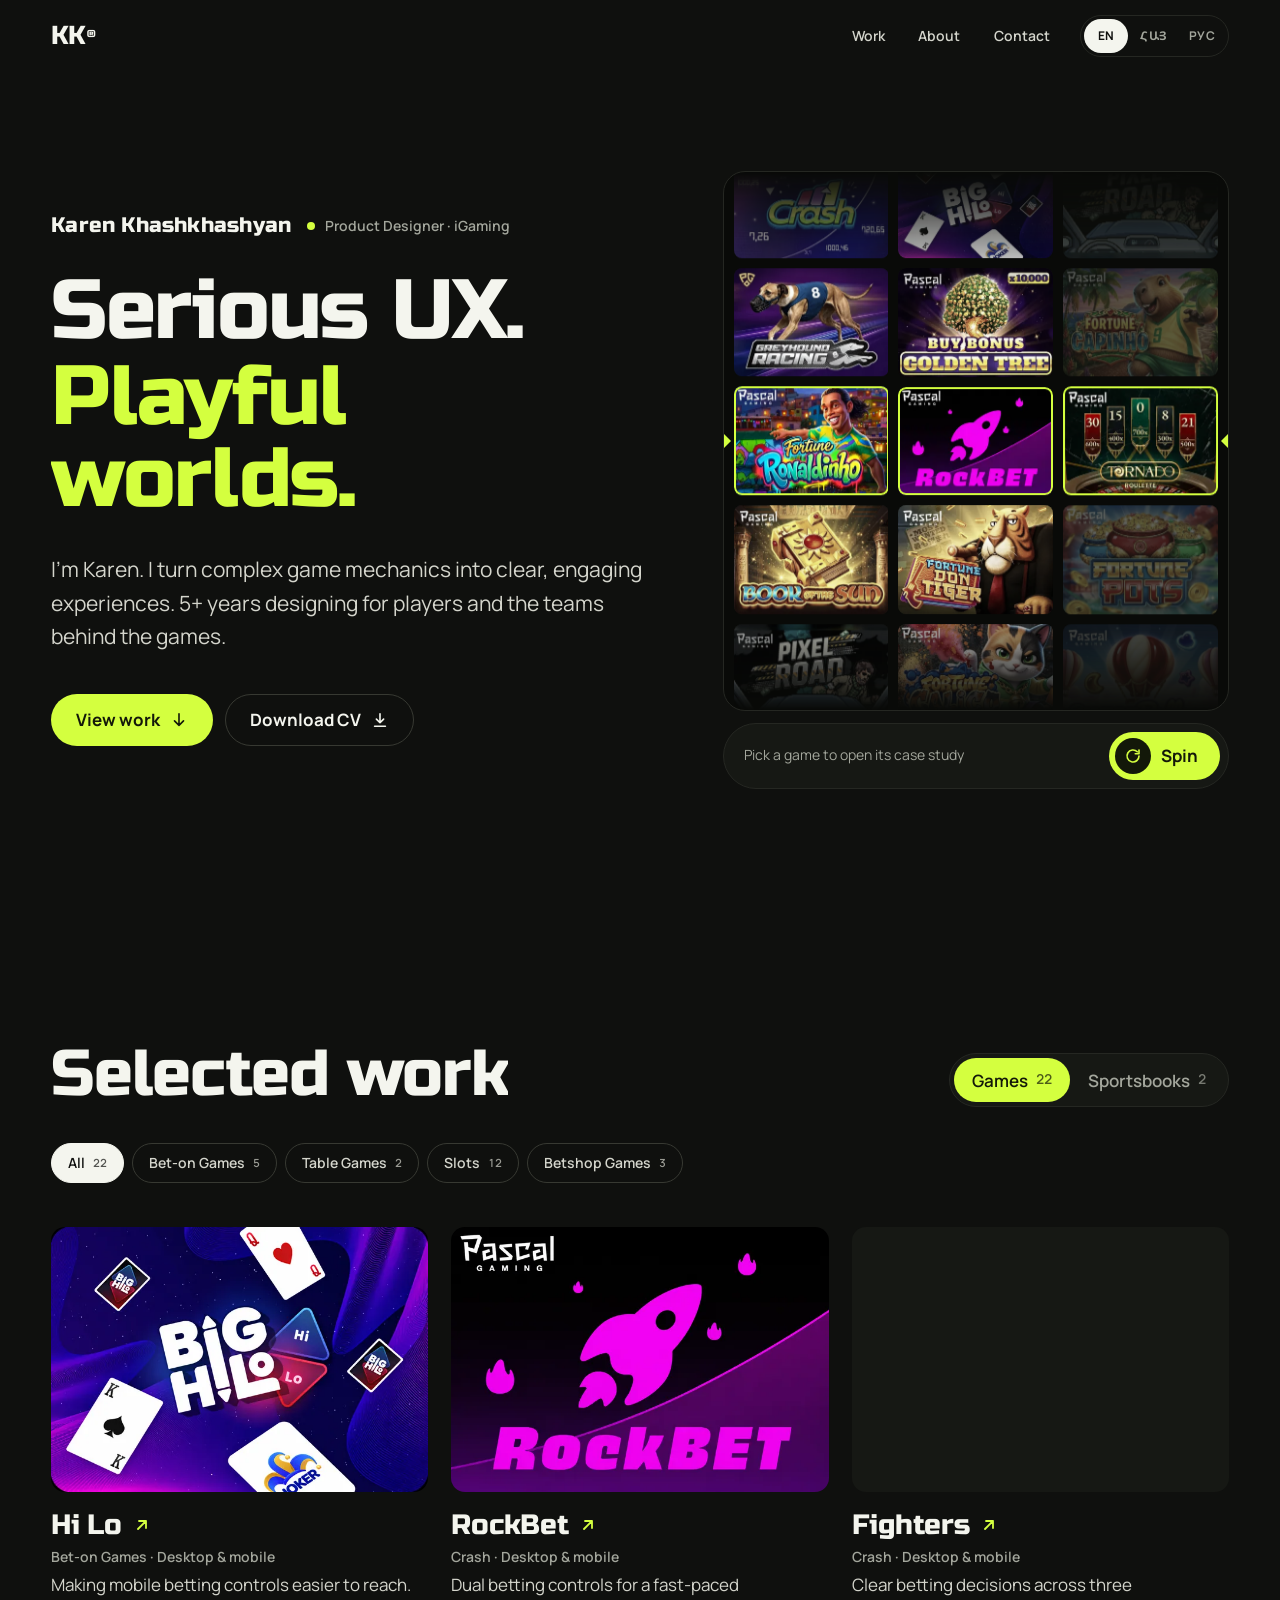
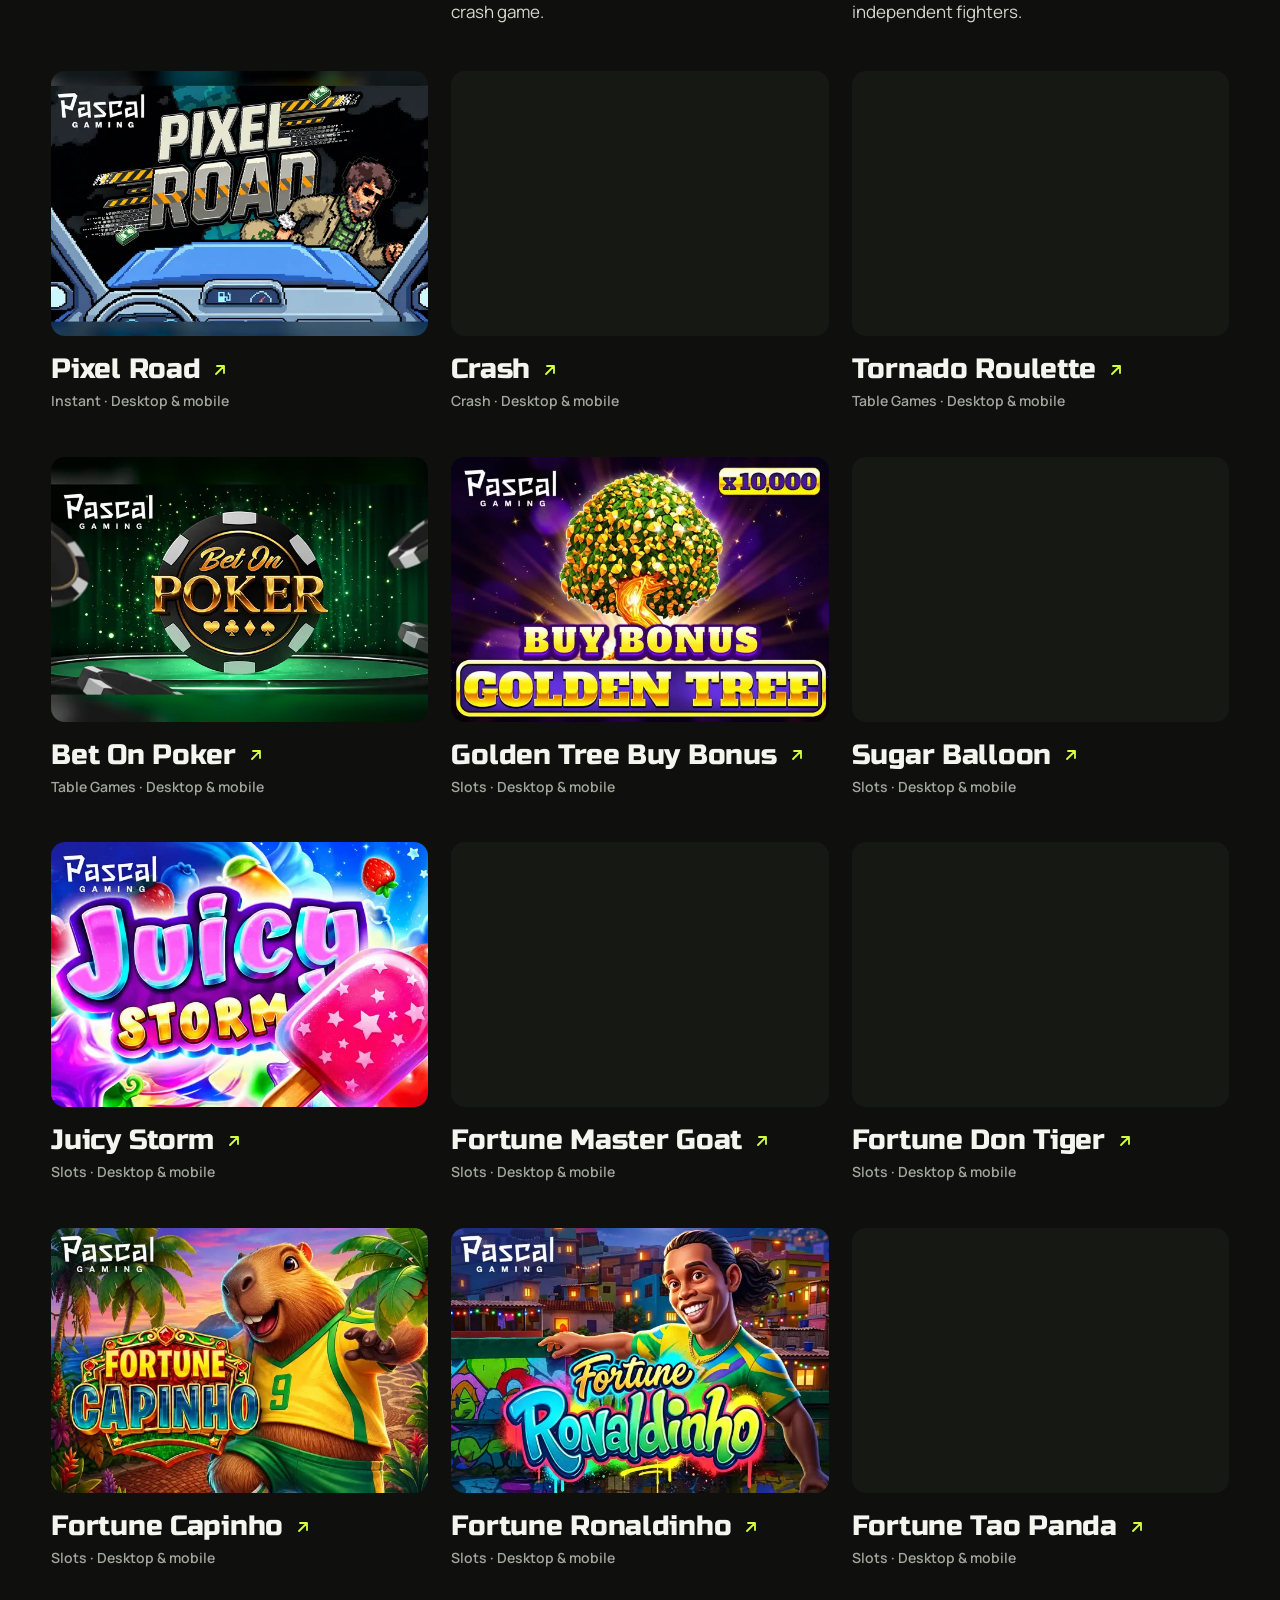
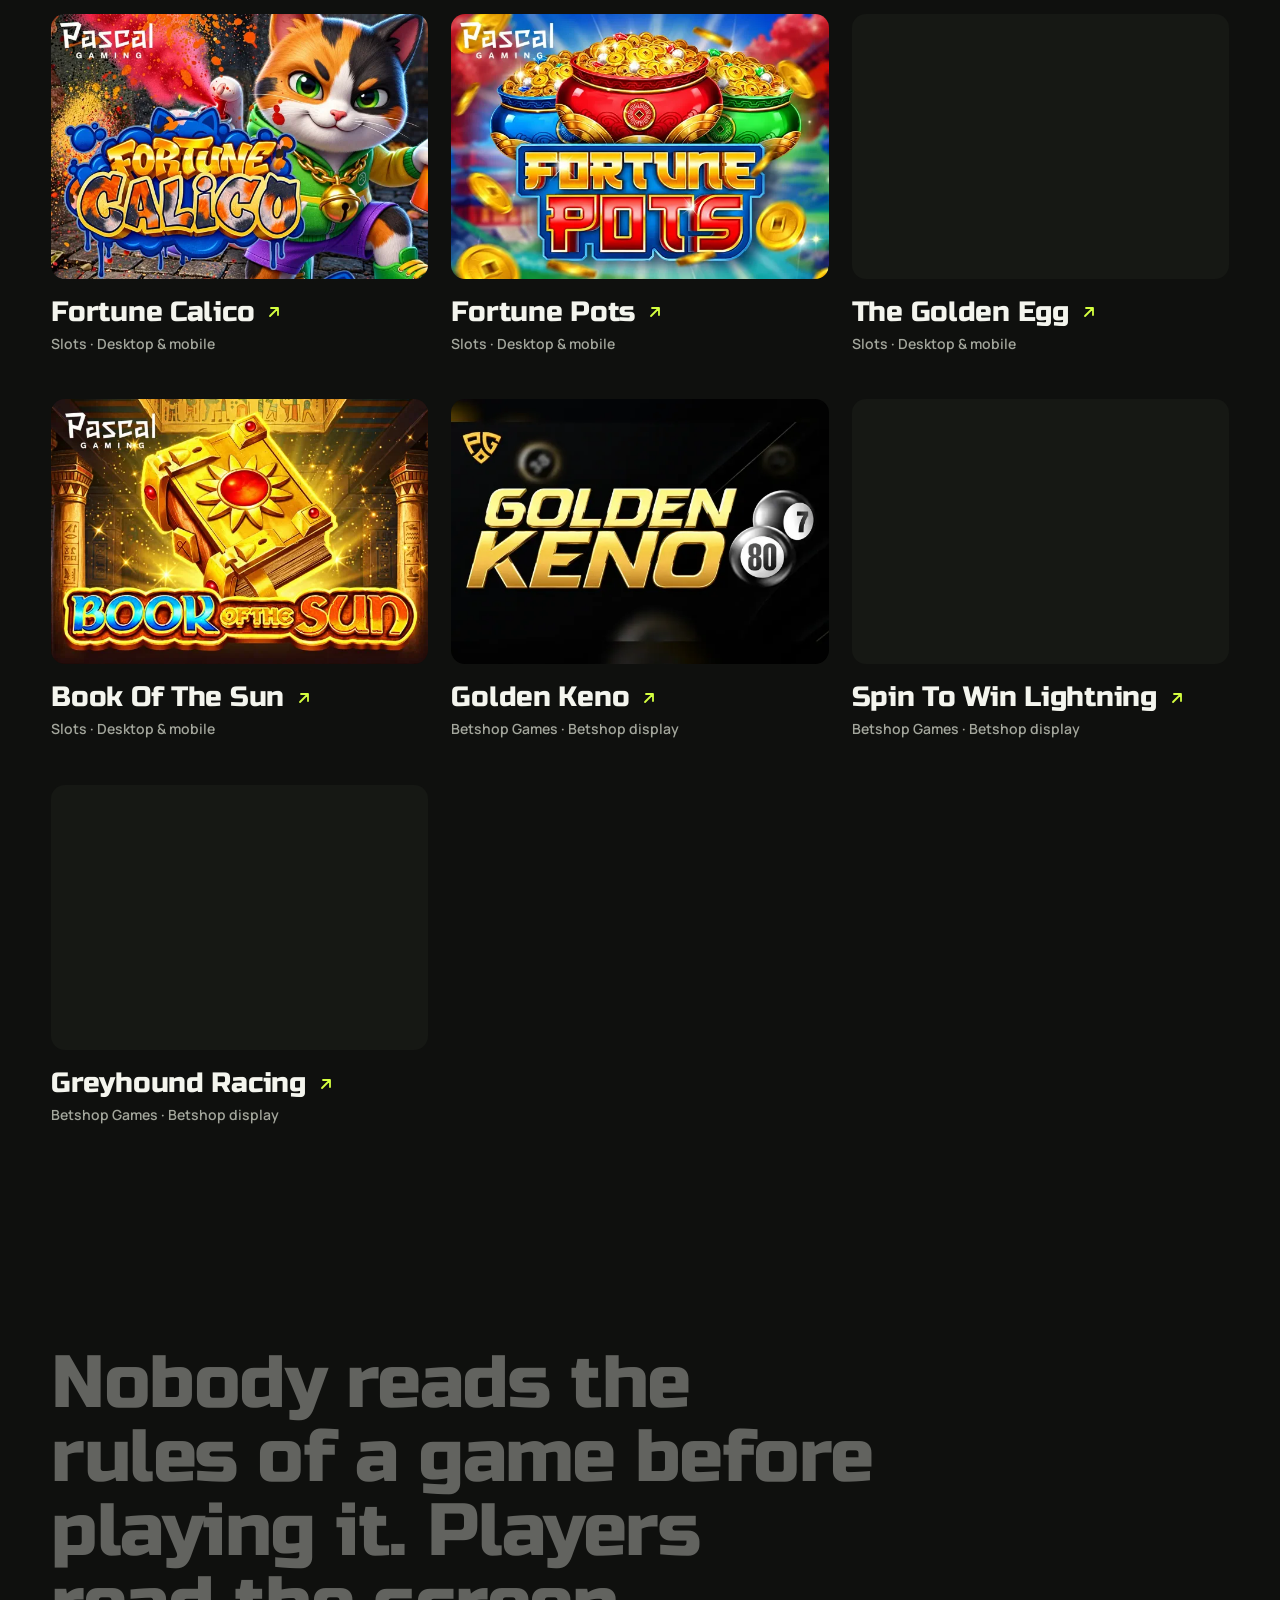
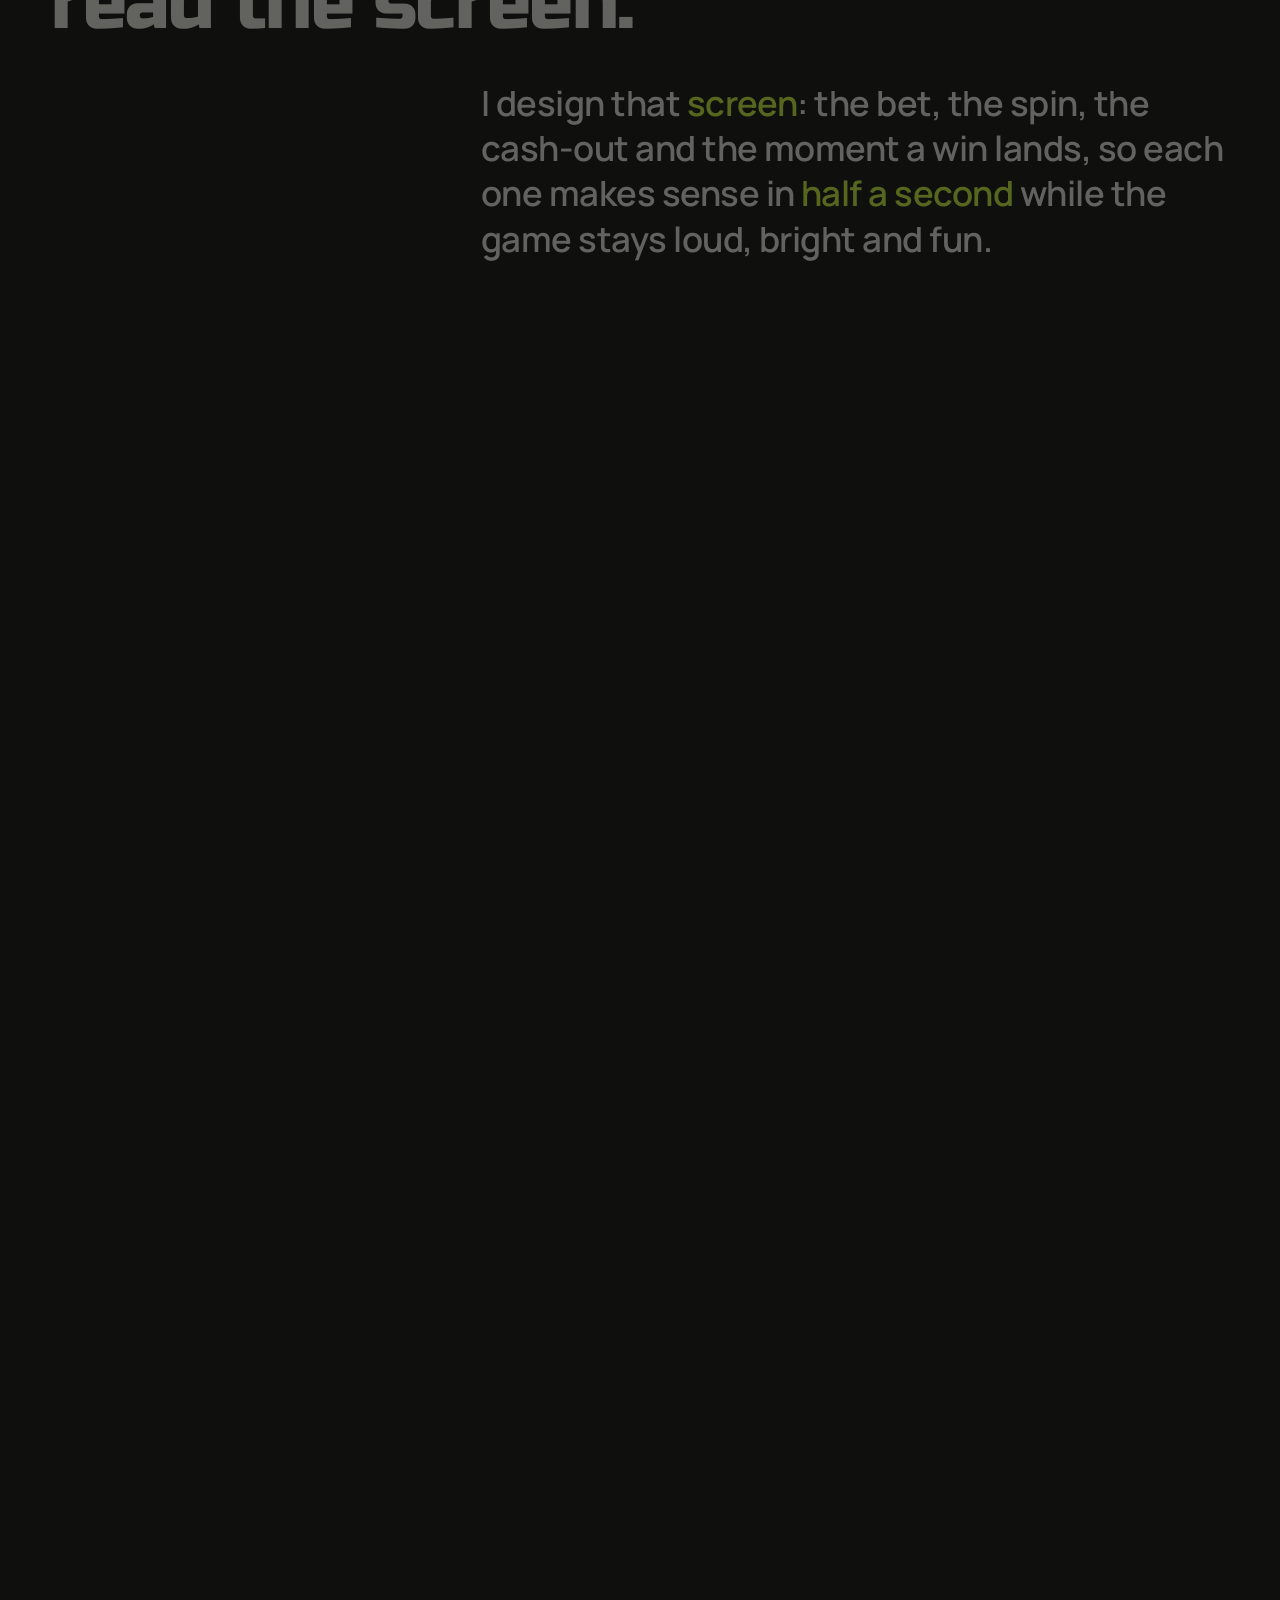
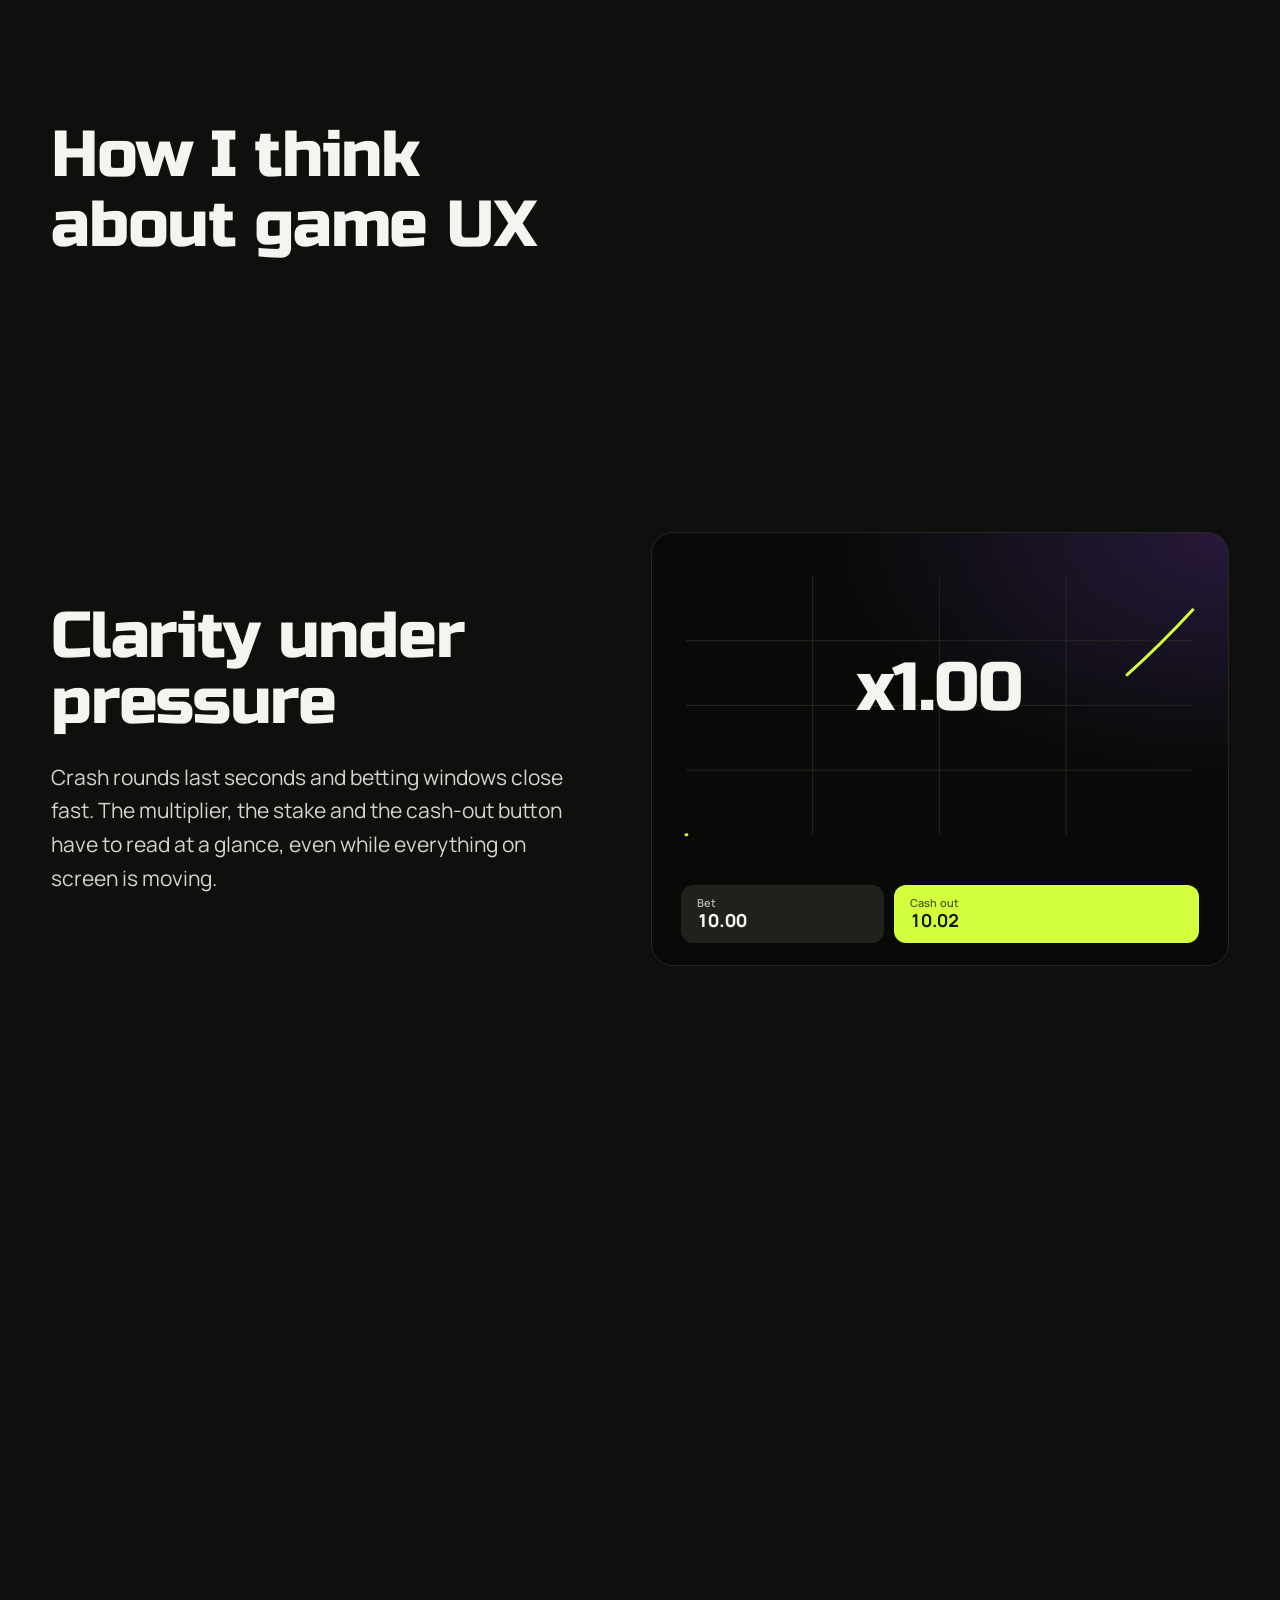
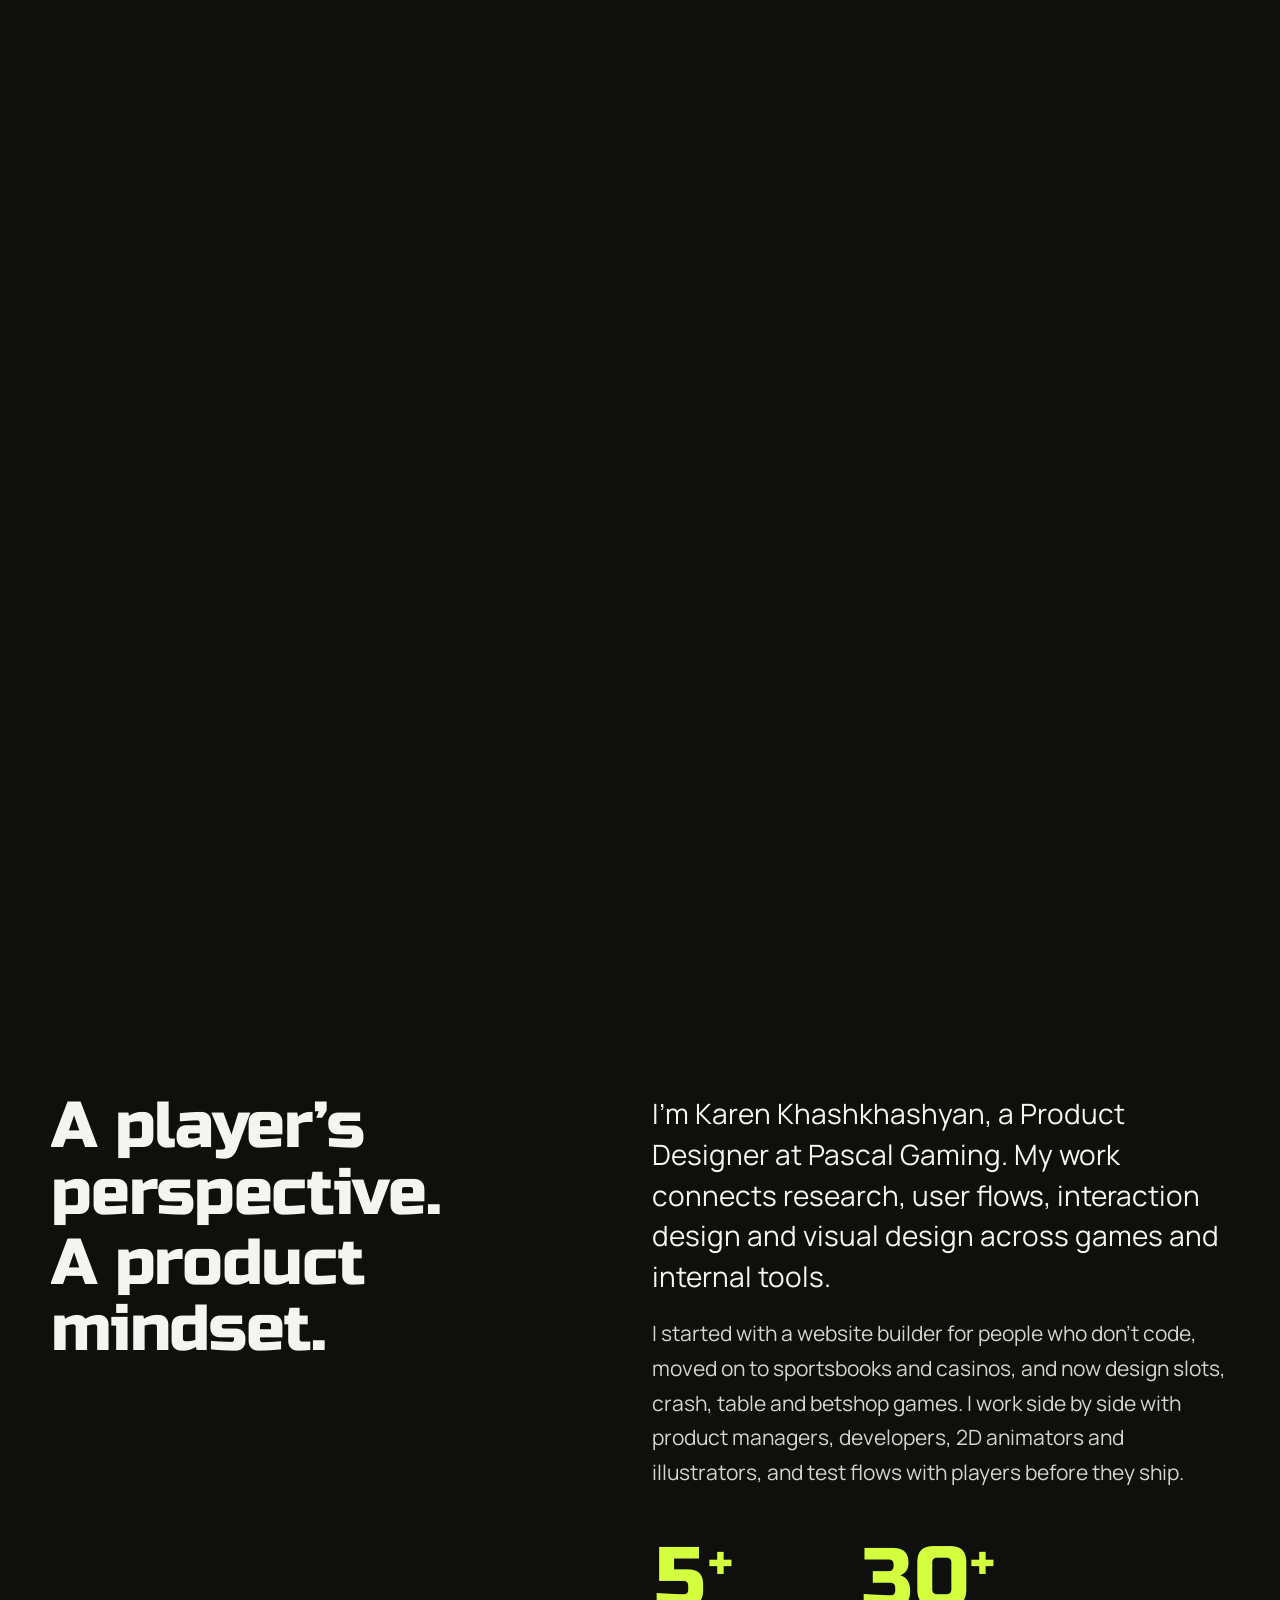
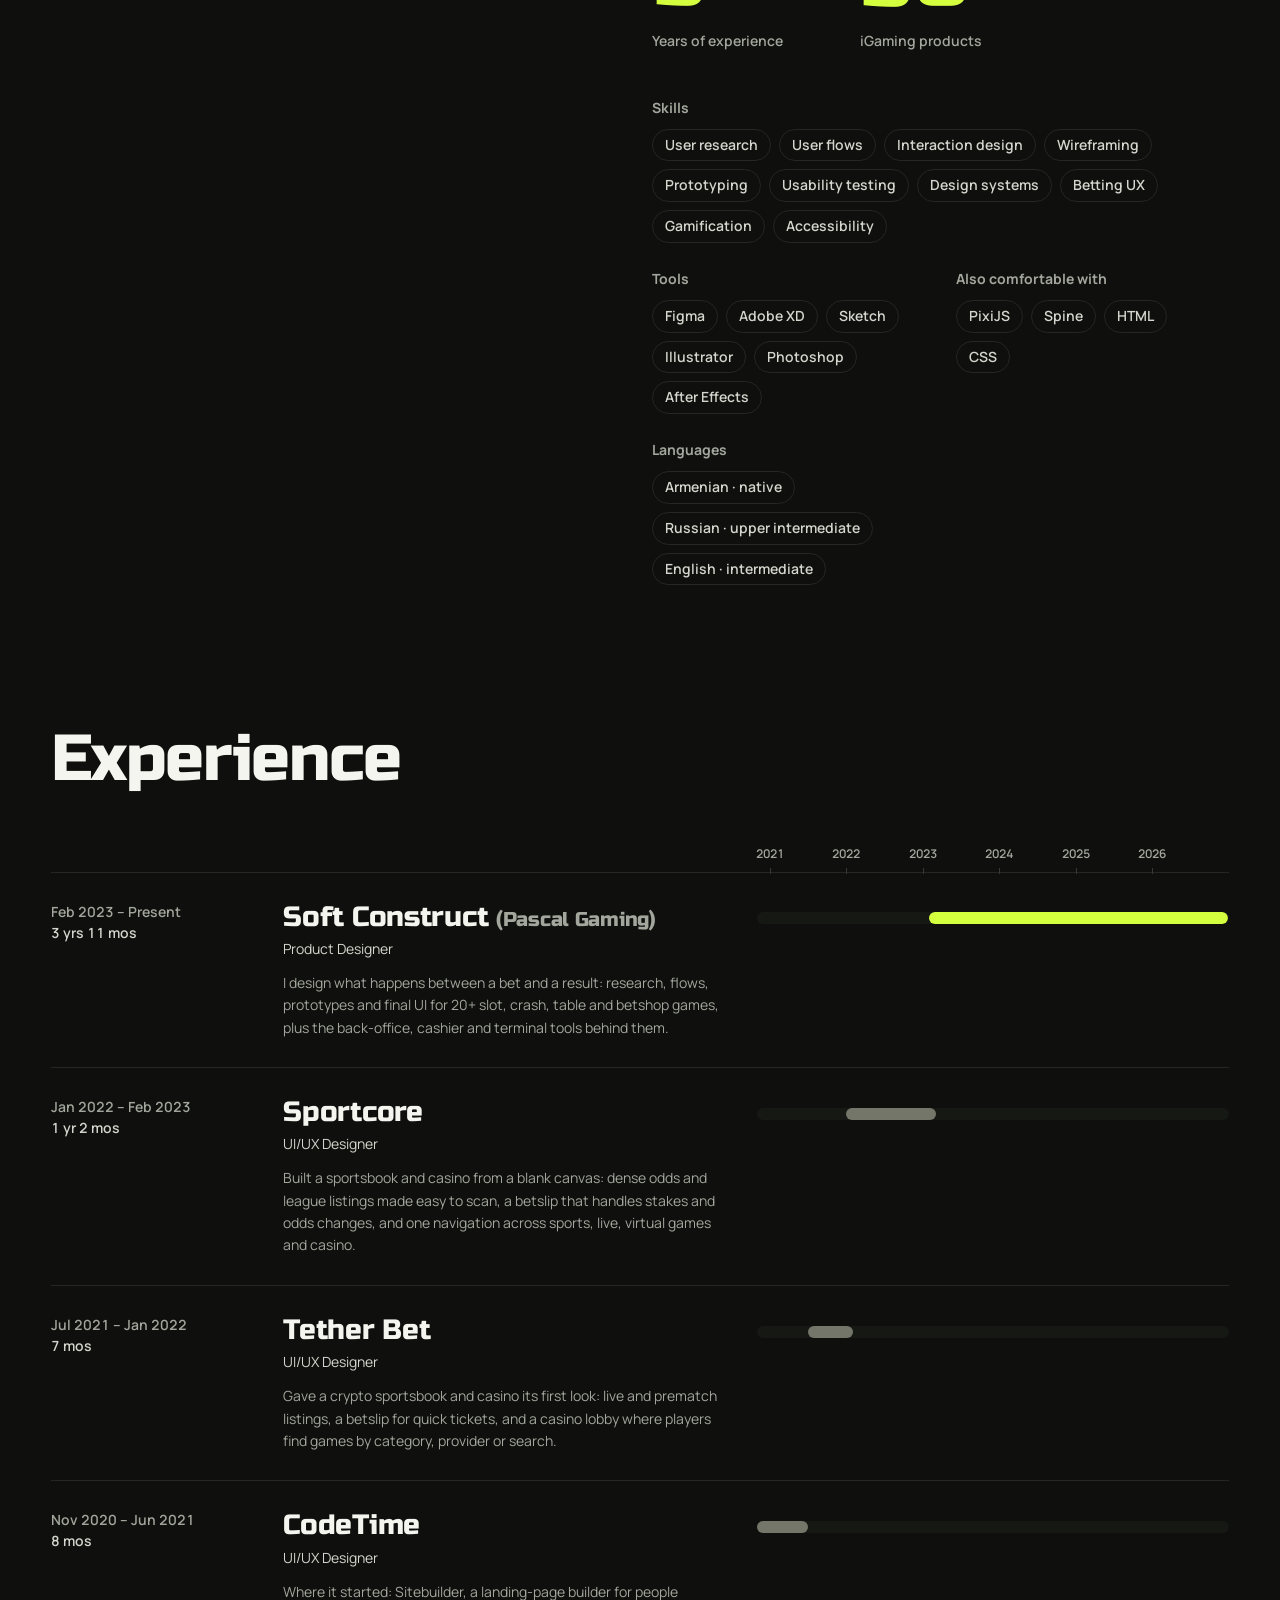
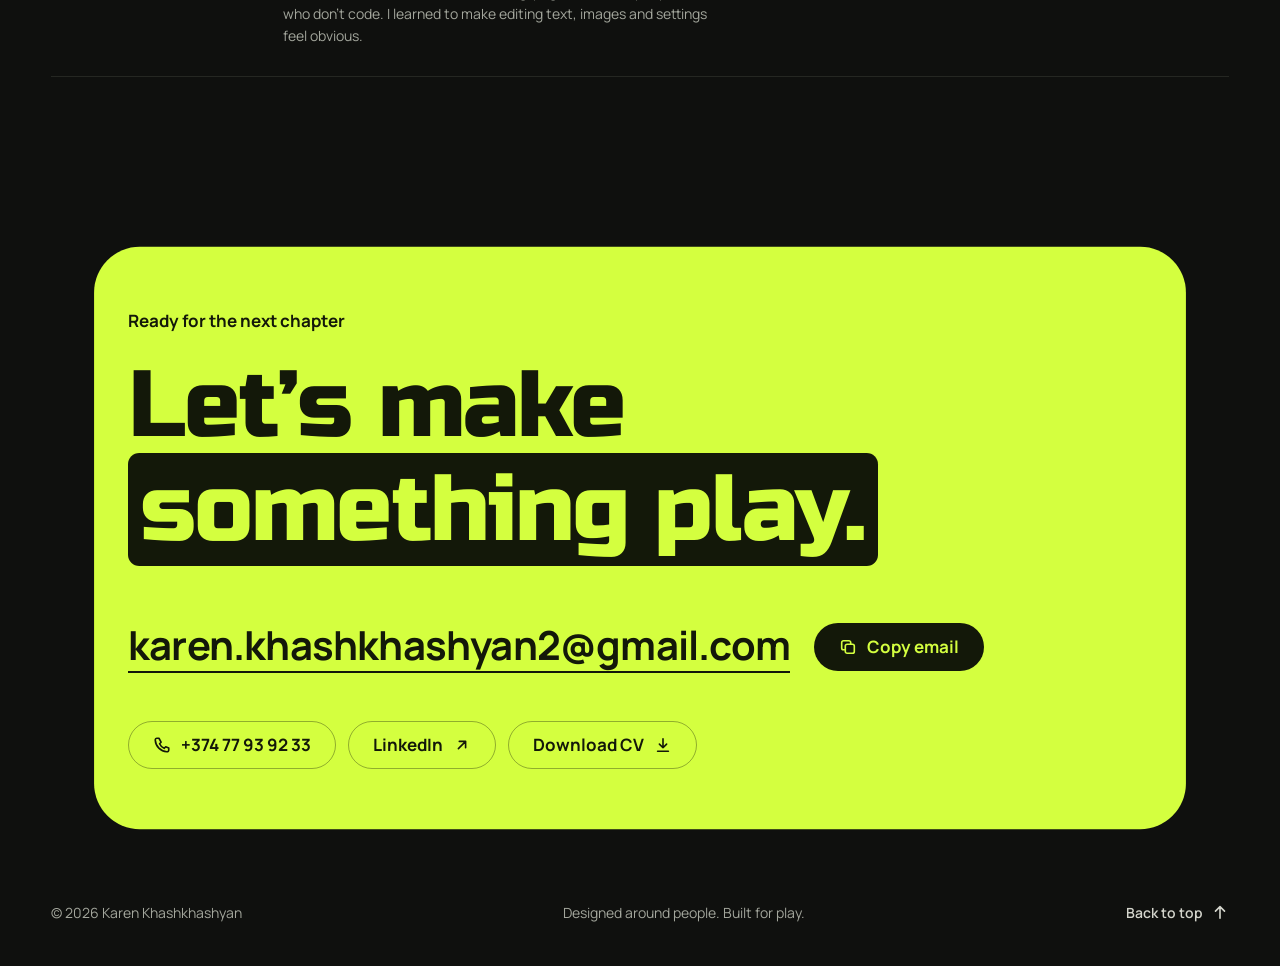
==== commit f21c7c7b: "Redesign portfolio: reels hero, case study flow, about story, motion and ATS CV - Hero: three-reel s" ====
--- a/index.html
+++ b/index.html
@@ -1,64 +1,366 @@
-<!doctype html><html lang="en"><head><meta charset="UTF-8"><meta name="viewport" content="width=device-width,initial-scale=1"><meta name="description" content="Karen Khashkhashyan, Product Designer with 5+ years of experience in iGaming, game interfaces and backoffice tools."><title>Karen Khashkhashyan · Product Designer</title><link rel="stylesheet" href="style.css"><style>
-.portfolio-tabs{display:flex;gap:12px;margin:44px 0 28px}
-.portfolio-tab{font:inherit;font-size:clamp(15px,2vw,20px);padding:14px 26px;border:1px solid #535b46;border-radius:999px;background:transparent;color:var(--ink);cursor:pointer;min-height:48px}
-.portfolio-tab[aria-selected="true"]{background:var(--lime);border-color:var(--lime);color:#12150d}
-.portfolio-tab:focus-visible{outline:2px solid var(--lime);outline-offset:4px}
-.portfolio-panel[hidden]{display:none!important}
-.sportsbooks-empty{padding:56px 24px;margin:28px 0 60px;border:1px solid #30322b;border-radius:18px;color:var(--muted);text-align:center}
-@media(max-width:700px){.portfolio-tabs{margin-top:32px;gap:10px}.portfolio-tab{flex:1;padding:13px 16px}}
-</style><style>.sportsbook-card .project-visual{background:#1c2026}.sportsbook-card .hilo-thumbnail{object-fit:contain;background:#1c2026}.sportsbook-card .project-tag{font-size:clamp(9px,1vw,12px)}#sportsbooks-panel{padding-bottom:40px}</style></head><body>
-<header><a class="brand" href="#">KK<span>®</span></a><nav><a href="#work" data-t="work">Work</a><a href="#about" data-t="about">About</a><a href="#contact" data-t="contact">Contact</a></nav><label class="language"><span class="sr">Language</span><select id="lang"><option value="en">EN</option><option value="hy">ՀԱՅ</option><option value="ru">РУС</option></select></label></header>
-<main><section class="hero"><p class="hero-name">KAREN KHASHKHASHYAN</p><div class="eyebrow"><span class="spark">✳</span> <span data-t="role">PRODUCT DESIGNER / iGAMING</span></div><h1 data-t="headline">Serious UX.<br><em>Playful worlds.</em></h1><div class="hero-bottom"><p data-t="intro">I'm Karen. I turn complex game mechanics into clear, engaging experiences. 5+ years designing for players and the teams behind the games.</p><a class="round-link" href="#work" aria-label="Explore selected work">↓</a></div><div class="hero-note"><span>© 2026</span></div></section>
-<section id="work"><div class="section-top"><h2 data-t="selected">Bet-on Games</h2><span class="mono">05 / PASCAL GAMING</span></div><div class="project-grid" data-category="Bet-on Games"><button class="project" id="project" aria-haspopup="dialog"><div class="project-visual"><span class="project-tag" data-t="live">LIVE GAME · DESKTOP & MOBILE</span><img class="hilo-thumbnail" src="assets/hilo-thumbnail.png" alt="Big Hi Lo game artwork with playing cards"><span class="open-label" data-t="explore">Explore the project ↗</span></div><div class="project-caption"><div><h3>Hi Lo<span>↗</span></h3><p data-t="cardDesc">Making mobile betting controls easier to reach.</p></div><span class="pill">UX / UI / INTERACTION</span></div></button><button class="project added-project" data-project-dialog="rockbet-story" aria-haspopup="dialog"><div class="project-visual rockbet-visual"><span class="project-tag" data-t="live">LIVE GAME · DESKTOP & MOBILE</span><img class="hilo-thumbnail" loading="lazy" src="assets/rockbet-thumbnail.png" alt="RockBet game artwork"><span class="open-label" data-t="explore">Explore the project ↗</span></div><div class="project-caption"><div><h3>RockBet<span>↗</span></h3><p data-t="rockbet_summary">Dual betting controls for a fast-paced crash game.</p></div><span class="pill">CRASH · UX / UI</span></div></button><button class="project added-project" data-project-dialog="fighters-story" aria-haspopup="dialog"><div class="project-visual fighters-visual"><span class="project-tag" data-t="live">LIVE GAME · DESKTOP & MOBILE</span><img class="hilo-thumbnail" loading="lazy" src="assets/fighters-thumbnail.png" alt="Fighters game artwork"><span class="open-label" data-t="explore">Explore the project ↗</span></div><div class="project-caption"><div><h3>Fighters<span>↗</span></h3><p data-t="fighters_summary">Clear betting decisions across three independent fighters.</p></div><span class="pill">CRASH · UX / UI</span></div></button><button class="project added-project" data-project-dialog="tornado-roulette-story" data-category="Table Games" aria-haspopup="dialog"><div class="project-visual"><span class="project-tag" data-t="live">LIVE GAME · DESKTOP &amp; MOBILE</span><img class="hilo-thumbnail" loading="lazy" src="assets/tornado-roulette-thumbnail.png" alt="Tornado Roulette game artwork"><span class="open-label" data-t="explore">Explore the project ↗</span></div><div class="project-caption"><div><h3>Tornado Roulette<span>↗</span></h3></div><span class="pill">TABLE · UX / UI</span></div></button><button class="project added-project" data-project-dialog="pixel-road-story" aria-haspopup="dialog"><div class="project-visual"><span class="project-tag" data-t="live">LIVE GAME · DESKTOP &amp; MOBILE</span><img class="hilo-thumbnail" loading="lazy" src="assets/pixel-road-thumbnail.png" alt="Pixel Road game artwork"><span class="open-label" data-t="explore">Explore the project ↗</span></div><div class="project-caption"><div><h3>Pixel Road<span>↗</span></h3></div><span class="pill">INSTANT · UX / UI</span></div></button><button class="project added-project" data-project-dialog="bet-on-poker-story" data-category="Table Games" aria-haspopup="dialog"><div class="project-visual"><span class="project-tag" data-t="live">LIVE GAME · DESKTOP &amp; MOBILE</span><img class="hilo-thumbnail" loading="lazy" src="assets/bet-on-poker-thumbnail.png" alt="Bet On Poker game artwork"><span class="open-label" data-t="explore">Explore the project ↗</span></div><div class="project-caption"><div><h3>Bet On Poker<span>↗</span></h3></div><span class="pill">TABLE · UX / UI</span></div></button><button class="project added-project" data-project-dialog="crash-story" aria-haspopup="dialog"><div class="project-visual"><span class="project-tag" data-t="live">LIVE GAME · DESKTOP &amp; MOBILE</span><img class="hilo-thumbnail" loading="lazy" src="assets/crash-thumbnail.png" alt="Crash game artwork"><span class="open-label" data-t="explore">Explore the project ↗</span></div><div class="project-caption"><div><h3>Crash<span>↗</span></h3></div><span class="pill">CRASH · UX / UI</span></div></button> <button class="project added-project" data-project-dialog="golden-tree-buy-bonus-story" data-category="Slots" aria-haspopup="dialog"><div class="project-visual"><span class="project-tag" data-t="live">LIVE GAME · DESKTOP &amp; MOBILE</span><img class="hilo-thumbnail" loading="lazy" src="assets/golden-tree-buy-bonus-thumbnail.webp" alt="Golden Tree Buy Bonus game artwork"><span class="open-label" data-t="explore">Explore the project ↗</span></div><div class="project-caption"><div><h3>Golden Tree Buy Bonus<span>↗</span></h3></div><span class="pill">SLOTS · UX / UI</span></div></button><button class="project added-project" data-project-dialog="sugar-balloon-story" data-category="Slots" aria-haspopup="dialog"><div class="project-visual"><span class="project-tag" data-t="live">LIVE GAME · DESKTOP &amp; MOBILE</span><img class="hilo-thumbnail" loading="lazy" src="assets/sugar-balloon-thumbnail.webp" alt="Sugar Balloon game artwork"><span class="open-label" data-t="explore">Explore the project ↗</span></div><div class="project-caption"><div><h3>Sugar Balloon<span>↗</span></h3></div><span class="pill">SLOTS · UX / UI</span></div></button><button class="project added-project" data-project-dialog="juicy-storm-story" data-category="Slots" aria-haspopup="dialog"><div class="project-visual"><span class="project-tag" data-t="live">LIVE GAME · DESKTOP &amp; MOBILE</span><img class="hilo-thumbnail" loading="lazy" src="assets/juicy-storm-thumbnail.webp" alt="Juicy Storm game artwork"><span class="open-label" data-t="explore">Explore the project ↗</span></div><div class="project-caption"><div><h3>Juicy Storm<span>↗</span></h3></div><span class="pill">SLOTS · UX / UI</span></div></button><button class="project added-project" data-project-dialog="fortune-master-goat-story" data-category="Slots" aria-haspopup="dialog"><div class="project-visual"><span class="project-tag" data-t="live">LIVE GAME · DESKTOP &amp; MOBILE</span><img class="hilo-thumbnail" loading="lazy" src="assets/fortune-master-goat-thumbnail.webp" alt="Fortune Master Goat game artwork"><span class="open-label" data-t="explore">Explore the project ↗</span></div><div class="project-caption"><div><h3>Fortune Master Goat<span>↗</span></h3></div><span class="pill">SLOTS · UX / UI</span></div></button><button class="project added-project" data-project-dialog="fortune-don-tiger-story" data-category="Slots" aria-haspopup="dialog"><div class="project-visual"><span class="project-tag" data-t="live">LIVE GAME · DESKTOP &amp; MOBILE</span><img class="hilo-thumbnail" loading="lazy" src="assets/fortune-don-tiger-thumbnail.webp" alt="Fortune Don Tiger game artwork"><span class="open-label" data-t="explore">Explore the project ↗</span></div><div class="project-caption"><div><h3>Fortune Don Tiger<span>↗</span></h3></div><span class="pill">SLOTS · UX / UI</span></div></button><button class="project added-project" data-project-dialog="fortune-capinho-story" data-category="Slots" aria-haspopup="dialog"><div class="project-visual"><span class="project-tag" data-t="live">LIVE GAME · DESKTOP &amp; MOBILE</span><img class="hilo-thumbnail" loading="lazy" src="assets/fortune-capinho-thumbnail.webp" alt="Fortune Capinho game artwork"><span class="open-label" data-t="explore">Explore the project ↗</span></div><div class="project-caption"><div><h3>Fortune Capinho<span>↗</span></h3></div><span class="pill">SLOTS · UX / UI</span></div></button><button class="project added-project" data-project-dialog="fortune-ronaldinho-story" data-category="Slots" aria-haspopup="dialog"><div class="project-visual"><span class="project-tag" data-t="live">LIVE GAME · DESKTOP &amp; MOBILE</span><img class="hilo-thumbnail" loading="lazy" src="assets/fortune-ronaldinho-thumbnail.webp" alt="Fortune Ronaldinho game artwork"><span class="open-label" data-t="explore">Explore the project ↗</span></div><div class="project-caption"><div><h3>Fortune Ronaldinho<span>↗</span></h3></div><span class="pill">SLOTS · UX / UI</span></div></button><button class="project added-project" data-project-dialog="fortune-tao-panda-story" data-category="Slots" aria-haspopup="dialog"><div class="project-visual"><span class="project-tag" data-t="live">LIVE GAME · DESKTOP &amp; MOBILE</span><img class="hilo-thumbnail" loading="lazy" src="assets/fortune-tao-panda-thumbnail.webp" alt="Fortune Tao Panda game artwork"><span class="open-label" data-t="explore">Explore the project ↗</span></div><div class="project-caption"><div><h3>Fortune Tao Panda<span>↗</span></h3></div><span class="pill">SLOTS · UX / UI</span></div></button><button class="project added-project" data-project-dialog="fortune-calico-story" data-category="Slots" aria-haspopup="dialog"><div class="project-visual"><span class="project-tag" data-t="live">LIVE GAME · DESKTOP &amp; MOBILE</span><img class="hilo-thumbnail" loading="lazy" src="assets/fortune-calico-thumbnail.webp" alt="Fortune Calico game artwork"><span class="open-label" data-t="explore">Explore the project ↗</span></div><div class="project-caption"><div><h3>Fortune Calico<span>↗</span></h3></div><span class="pill">SLOTS · UX / UI</span></div></button><button class="project added-project" data-project-dialog="fortune-pots-story" data-category="Slots" aria-haspopup="dialog"><div class="project-visual"><span class="project-tag" data-t="live">LIVE GAME · DESKTOP &amp; MOBILE</span><img class="hilo-thumbnail" loading="lazy" src="assets/fortune-pots-thumbnail.webp" alt="Fortune Pots game artwork"><span class="open-label" data-t="explore">Explore the project ↗</span></div><div class="project-caption"><div><h3>Fortune Pots<span>↗</span></h3></div><span class="pill">SLOTS · UX / UI</span></div></button><button class="project added-project" data-project-dialog="the-golden-egg-story" data-category="Slots" aria-haspopup="dialog"><div class="project-visual"><span class="project-tag" data-t="live">LIVE GAME · DESKTOP &amp; MOBILE</span><img class="hilo-thumbnail" loading="lazy" src="assets/the-golden-egg-thumbnail.webp" alt="The Golden Egg game artwork"><span class="open-label" data-t="explore">Explore the project ↗</span></div><div class="project-caption"><div><h3>The Golden Egg<span>↗</span></h3></div><span class="pill">SLOTS · UX / UI</span></div></button><button class="project added-project" data-project-dialog="book-of-the-sun-story" data-category="Slots" aria-haspopup="dialog"><div class="project-visual"><span class="project-tag" data-t="live">LIVE GAME · DESKTOP &amp; MOBILE</span><img class="hilo-thumbnail" loading="lazy" src="assets/book-of-the-sun-thumbnail.webp" alt="Book Of The Sun game artwork"><span class="open-label" data-t="explore">Explore the project ↗</span></div><div class="project-caption"><div><h3>Book Of The Sun<span>↗</span></h3></div><span class="pill">SLOTS · UX / UI</span></div></button><button class="project added-project" data-project-dialog="golden-keno-story" data-category="Betshop Games" aria-haspopup="dialog"><div class="project-visual"><span class="project-tag" data-t="retailLive">LIVE GAME · BETSHOP DISPLAY</span><img class="hilo-thumbnail" loading="lazy" src="assets/golden-keno-thumbnail.webp" alt="Golden Keno game artwork"><span class="open-label" data-t="explore">Explore the project ↗</span></div><div class="project-caption"><div><h3>Golden Keno<span>↗</span></h3></div><span class="pill">BETSHOP GAMES · UX / UI</span></div></button><button class="project added-project" data-project-dialog="spin-to-win-lightning-story" data-category="Betshop Games" aria-haspopup="dialog"><div class="project-visual"><span class="project-tag" data-t="retailLive">LIVE GAME · BETSHOP DISPLAY</span><img class="hilo-thumbnail" loading="lazy" src="assets/spin-to-win-lightning-thumbnail.webp" alt="Spin To Win Lightning game artwork"><span class="open-label" data-t="explore">Explore the project ↗</span></div><div class="project-caption"><div><h3>Spin To Win Lightning<span>↗</span></h3></div><span class="pill">BETSHOP GAMES · UX / UI</span></div></button><button class="project added-project" data-project-dialog="greyhound-racing-story" data-category="Betshop Games" aria-haspopup="dialog"><div class="project-visual"><span class="project-tag" data-t="retailLive">LIVE GAME · BETSHOP DISPLAY</span><img class="hilo-thumbnail" loading="lazy" src="assets/greyhound-racing-thumbnail.webp" alt="Greyhound Racing game artwork"><span class="open-label" data-t="explore">Explore the project ↗</span></div><div class="project-caption"><div><h3>Greyhound Racing<span>↗</span></h3></div><span class="pill">BETSHOP GAMES · UX / UI</span></div></button></div></section>
-<section id="about" class="about"><div><span class="eyebrow" data-t="behind">BEHIND THE INTERFACE</span><h2 data-t="aboutTitle">A player's perspective.<br>A product mindset.</h2></div><div><p data-t="bio">I'm Karen Khashkhashyan, a Product Designer at Pascal Gaming. My work connects research, user flows, interaction design and visual design across games and internal tools.</p><div class="stats"><div><strong>5+</strong><span data-t="years">Years of experience</span></div><div><strong>30+</strong><span data-t="products">iGaming products</span></div></div><div class="chips"><span>Slots</span><span>Crash</span><span>Table games</span><span>Instant games</span><span>Backoffice</span><span>Bet shop</span></div></div></section>
-<section class="experience"><h2 data-t="experience">Experience</h2><div class="job"><span>Feb 2023 — <span data-t="present">Present</span></span><strong>Soft Construct (Pascal Gaming)</strong><span>Product Designer</span></div><div class="job"><span>Jan 2022 — Feb 2023</span><strong>Sportcore</strong><span>UI/UX Designer</span></div><div class="job"><span>Jul 2021 — Jan 2022</span><strong>Tether Bet</strong><span>UI/UX Designer</span></div><div class="job"><span>Nov 2020 — Jun 2021</span><strong>CodeTime</strong><span>UI/UX Designer</span></div></section>
-<section id="contact" class="contact"><span class="eyebrow" data-t="next">READY FOR THE NEXT CHAPTER</span><h2 data-t="contactTitle">Let's make<br><em>something play.</em></h2><a class="email" href="mailto:karen.khashkhashyan2@gmail.com">karen.khashkhashyan2@gmail.com ↗</a><p class="phone-contact"><a href="tel:+37477939233">+374 77 939233</a></p><div class="contact-links"><a href="https://www.linkedin.com/in/karen-khashkhashyan-49598120b/" target="_blank" rel="noopener">LinkedIn ↗</a><a href="assets/Karen%20Khashkhashyan-CV.pdf" download="Karen-Khashkhashyan-CV.pdf" data-t="cv">Download CV ↓</a></div></section></main><footer><span>Karen Khashkhashyan</span><span data-t="footer">Designed around people. Built for play.</span></footer>
-<dialog id="story"><div class="dialog-top"><span>01 / HI LO</span><button id="close" aria-label="Close project">×</button></div><div class="story-body"><span class="eyebrow">PASCAL GAMING · UX / UI</span><h2>Hi Lo</h2><p class="lead" data-t="storyIntro">A focused improvement to the live Hi Lo experience, making betting controls more accessible on mobile.</p><div class="story-screens"><img class="story-desktop" src="assets/desktop.png" alt="Final Hi Lo desktop design"><figure><img src="assets/mobile.png" alt="Final mobile design with betting controls above navigation"><figcaption data-t="finalScreen">Final mobile design · Live product</figcaption></figure></div><div class="project-play"><a class="button" href="https://pascalgaming.com/games/big-hilo" target="_blank" rel="noopener noreferrer external" data-t="visit">Play Hi Lo ↗</a></div><div class="story-grid"><div><article><h3 data-t="problem">The problem</h3><p data-t="problemText">Scrolling on mobile made betting controls difficult to access. Feedback from players and the product manager helped identify the issue.</p></article><article><h3 data-t="solution">My contribution</h3><p data-t="solutionText">I researched similar games and moved the betting controls to a more accessible position. I worked with the product manager and developers on the updated experience.</p></article><article><h3 data-t="result">Validation</h3><p data-t="resultText">The design was reviewed with the product manager and tested with players. Players experienced fewer difficulties placing bets; no numerical performance claim is made.</p></article></div></div></div></dialog><dialog id="rockbet-story"><div class="dialog-top"><span>02 / ROCKBET</span><button data-close-dialog aria-label="Close project">×</button></div><div class="story-body"><span class="eyebrow">PASCAL GAMING · UX / UI</span><h2 data-t="rockbet_title">Two bets.<br>One clear view.</h2><p class="lead" data-t="rockbet_intro">A crash-game interface that brings two betting panels, the live multiplier and round history into one view.</p><div class="story-screens"><img class="story-desktop" loading="lazy" src="assets/rockbet-desktop.png" alt="RockBet desktop design"><figure><img loading="lazy" src="assets/rockbet-mobile.png" alt="RockBet mobile design"><figcaption data-t="finalScreen">Final mobile design · Live product</figcaption></figure></div><div class="project-play"><a class="button" href="https://pascalgaming.com/games/rockbet" target="_blank" rel="noopener noreferrer external" data-t="rockbet_play">Play RockBet ↗</a></div><div class="story-grid"><div><article><h3 data-t="problem">The problem</h3><p data-t="rockbet_problem">Players need to make quick decisions across two simultaneous bets without losing track of the multiplier or previous rounds.</p></article><article><h3 data-t="solution">My contribution</h3><p data-t="rockbet_contribution">I designed the dark UI, dual betting panels and manual and automatic cash-out controls. I gave the multiplier visual priority and organized live bets, round history and top wins in a sidebar, working with the product manager and developers.</p></article><article><h3 data-t="reviewTitle">Product review</h3><p data-t="reviewText">The design was reviewed with the product team and is now live.</p></article></div></div></div></dialog><dialog id="fighters-story"><div class="dialog-top"><span>03 / FIGHTERS</span><button data-close-dialog aria-label="Close project">×</button></div><div class="story-body"><span class="eyebrow">PASCAL GAMING · UX / UI</span><h2 data-t="fighters_title">Multiple fighters.<br>Focused controls.</h2><p class="lead" data-t="fighters_intro">Fighter xXx features up to three fighters, each with an independent multiplier. The interface keeps selection, betting and live activity within one screen.</p><div class="story-screens"><img class="story-desktop" loading="lazy" src="assets/fighters-desktop.png" alt="Fighters desktop design"><figure><img loading="lazy" src="assets/fighters-mobile.png" alt="Fighters mobile design"><figcaption data-t="finalScreen">Final mobile design · Live product</figcaption></figure></div><div class="project-play"><a class="button" href="https://pascalgaming.com/games/fighter-xxx" target="_blank" rel="noopener noreferrer external" data-t="fighters_play">Play Fighters ↗</a></div><div class="story-grid"><div><article><h3 data-t="problem">The problem</h3><p data-t="fighters_problem">Players need to manage multiple fighters within short countdown windows. Auto-bet, auto-cashout and quick controls must remain clear without crowding the game.</p></article><article><h3 data-t="solution">My contribution</h3><p data-t="fighters_contribution">I designed the UI/UX, jet visuals, tabbed fighter selection and betting controls, including auto-bet, auto-cashout and quick multiplier buttons. I worked with the product manager and developers to integrate live bets and chat into the layout.</p></article><article><h3 data-t="reviewTitle">Product review</h3><p data-t="reviewText">The design was reviewed with the product team and is now live.</p></article></div></div></div></dialog><dialog id="tornado-roulette-story" aria-labelledby="tornado-roulette-title"><div class="dialog-top"><span>04 / TORNADO ROULETTE</span><button data-close-dialog aria-label="Close project">×</button></div><div class="story-body"><span class="eyebrow">PASCAL GAMING · TABLE · UX / UI</span><h2 id="tornado-roulette-title">Tornado Roulette</h2><p class="lead" data-t="tornado-roulette_intro">Tornado Roulette unleashes a whirlwind of massive wins with the Tornado Booster Multiplier delivering jaw-dropping odds from x50 to an incredible x700 on every spin!</p><div class="story-screens"><img class="story-desktop" loading="lazy" src="assets/tornado-roulette-desktop.png" alt="Tornado Roulette desktop design"><figure><img loading="lazy" src="assets/tornado-roulette-mobile.png" alt="Tornado Roulette mobile design"><figcaption data-t="finalScreen">Final mobile design · Live product</figcaption></figure></div><div class="project-play"><a class="button" href="https://pascalgaming.com/games/tornado-roulette-2" target="_blank" rel="noopener noreferrer external" data-t="tornado-roulette_play">Play Tornado Roulette ↗</a></div><div class="story-grid"><div><article><h3 data-t="problem">The problem</h3><p data-t="tornado-roulette_problem">Roulette players—especially experienced ones—need immediate access to both standard table bets and advanced call/neighbor bets (racetrack) without losing sight of the live 3D wheel or being overwhelmed by stacked menus during short betting windows.</p></article><article><h3 data-t="solution">My contribution</h3><p data-t="tornado-roulette_contribution">I designed the complete end-to-end UI/UX for &quot;Tornado Roulette,&quot; balancing a high-end luxury casino visual style with an ergonomic betting hierarchy. Key highlights include:</p></article><article><h3 data-t="result">Validation</h3><p data-t="tornado-roulette_validation">The interface was reviewed with product stakeholders and tested with casino game players. Having the racetrack and main board available simultaneously on one screen enabled players to place complex combination bets faster and with fewer misclicks during high-tempo rounds.</p></article></div></div></div></dialog><dialog id="pixel-road-story" aria-labelledby="pixel-road-title"><div class="dialog-top"><span>05 / PIXEL ROAD</span><button data-close-dialog aria-label="Close project">×</button></div><div class="story-body"><span class="eyebrow">PASCAL GAMING · INSTANT · UX / UI</span><h2 id="pixel-road-title">Pixel Road</h2><p class="lead" data-t="pixel-road_intro">&quot;Pixel Road&quot; is a fast-paced game where the goal is to cross as many road lines as possible without encountering a car. The player can cash out their winnings at any stage of the game.</p><div class="story-screens"><img class="story-desktop" loading="lazy" src="assets/pixel-road-desktop.png" alt="Pixel Road desktop design"><figure><img loading="lazy" src="assets/pixel-road-mobile.png" alt="Pixel Road mobile design"><figcaption data-t="finalScreen">Final mobile design · Live product</figcaption></figure></div><div class="project-play"><a class="button" href="https://www.ichancy.com/casino/slots/all/ICH/555575598-pixel-road?mode=fun" target="_blank" rel="noopener noreferrer external" data-t="pixel-road_play">Play Pixel Road ↗</a></div><div class="story-grid"><div><article><h3 data-t="problem">The problem</h3><p data-t="pixel-road_problem">Arcade-style obstacle crossing games need to translate classic retro mechanics into a high-stakes risk-versus-reward betting experience. Players needed an intuitive way to adjust risk tiers dynamically (from casual to extreme) and make split-second lane choices without clunky UI overlays obstructing the pixel-art action.</p></article><article><h3 data-t="solution">My contribution</h3><p data-t="pixel-road_contribution">I designed the complete retro pixel-art UI/UX for this street-crossing hazard game, seamlessly blending core gaming mechanics with intuitive betting controls. Key highlights include:</p></article><article><h3 data-t="result">Validation</h3><p data-t="pixel-road_validation">The interface was reviewed with the product team and validated through playtesting. The direct integration of bet multipliers onto the street lanes, paired with instant difficulty toggles, allowed players to easily build custom risk strategies, resulting in higher session duration and continuous round play.</p></article></div></div></div></dialog><dialog id="bet-on-poker-story" aria-labelledby="bet-on-poker-title"><div class="dialog-top"><span>07 / BET ON POKER</span><button data-close-dialog aria-label="Close project">×</button></div><div class="story-body"><span class="eyebrow">PASCAL GAMING · TABLE · UX / UI</span><h2 id="bet-on-poker-title">Bet On Poker</h2><p class="lead" data-t="bet-on-poker_intro">Bet on Poker reimagines the classic card showdown as an unlimited-player betting spectacle—predict winning hands, combinations, and side markets across four thrilling stages with shifting odds!</p><div class="story-screens"><img class="story-desktop" loading="lazy" src="assets/bet-on-poker-desktop.png" alt="Bet On Poker desktop design"><figure><img loading="lazy" src="assets/bet-on-poker-mobile.png" alt="Bet On Poker mobile design"><figcaption data-t="finalScreen">Final mobile design · Live product</figcaption></figure></div><div class="project-play"><a class="button" href="https://pascalgaming.com/games/bet-on-poker" target="_blank" rel="noopener noreferrer external" data-t="bet-on-poker_play">Play Bet On Poker ↗</a></div><div class="story-grid"><div><article><h3 data-t="problem">The problem</h3><p data-t="bet-on-poker_problem">Multi-hand live poker betting games can quickly become visually overwhelming when tracking multiple hand positions, changing odds, and chip placements simultaneously. Players needed a clear, real-time view of six distinct hand positions and community cards, alongside fast chip controls to make multi-position bets before time ran out.</p></article><article><h3 data-t="solution">My contribution</h3><p data-t="bet-on-poker_contribution">I designed the full digital table interface for &quot;Bet On Poker,&quot; focusing on realistic table aesthetics combined with high-clarity betting UX. Key highlights include:</p></article><article><h3 data-t="result">Validation</h3><p data-t="bet-on-poker_validation">The design was reviewed with product stakeholders and tested with target players. The intuitive visual feedback on hand status (clear Win/Loss indicators) and the streamlined chip placement flow reduced user errors during live dealing phases and encouraged higher multi-position bet placement.</p></article></div></div></div></dialog><dialog id="crash-story" aria-labelledby="crash-title"><div class="dialog-top"><span>08 / CRASH</span><button data-close-dialog aria-label="Close project">×</button></div><div class="story-body"><span class="eyebrow">PASCAL GAMING · CRASH · UX / UI</span><h2 id="crash-title">Crash</h2><p class="lead" data-t="crash_intro">Crash is a classic, high-tension Instant Game where the multiplier climbs higher and higher until it crashes—test your nerves and cash out at the perfect moment!</p><div class="story-screens"><img class="story-desktop" loading="lazy" src="assets/crash-desktop.png" alt="Crash desktop design"><figure><img loading="lazy" src="assets/crash-mobile.png" alt="Crash mobile design"><figcaption data-t="finalScreen">Final mobile design · Live product</figcaption></figure></div><div class="project-play"><a class="button" href="https://pascalgaming.com/games/crash" target="_blank" rel="noopener noreferrer external" data-t="crash_play">Play Crash ↗</a></div><div class="story-grid"><div><article><h3 data-t="problem">The problem</h3><p data-t="crash_problem">Players in crash games often struggle with two main issues: lack of transparency around game fairness and restrictive, single-bet interface layouts. To build long-term trust and cater to advanced players, the interface needed to combine verifiable fair-play data with a flexible, modular betting system—all within a fast-moving, continuous game cycle.</p></article><article><h3 data-t="solution">My contribution</h3><p data-t="crash_contribution">I designed the complete dark-mode UI/UX for this &quot;1 Crash&quot; game with a heavy focus on transparency and user customization. Key highlights include:</p></article><article><h3 data-t="result">Validation</h3><p data-t="crash_validation">The design was reviewed with product stakeholders and validated through user testing. Players reported high confidence due to the visible Provably Fair verification system, and the modular Create New bet slip feature made executing multi-bet strategies effortless during fast round transitions.</p></article></div></div></div></dialog><dialog id="golden-tree-buy-bonus-story" aria-labelledby="golden-tree-buy-bonus-title"><div class="dialog-top"><span>09 / GOLDEN TREE BUY BONUS</span><button data-close-dialog aria-label="Close project">×</button></div><div class="story-body"><span class="eyebrow">PASCAL GAMING · SLOTS · UX / UI</span><h2 id="golden-tree-buy-bonus-title">Golden Tree Buy Bonus</h2><p class="lead source-copy" lang="en">Golden Tree 100: Buy Bonus bursts with vibrant colors and 100 winning lines, where customizable wild buys and x1-x5 multipliers fuel epic x10,000 payouts!</p><div class="story-screens"><img class="story-desktop" loading="lazy" src="assets/golden-tree-buy-bonus-desktop.webp" alt="Golden Tree Buy Bonus desktop design"><figure><img loading="lazy" src="assets/golden-tree-buy-bonus-mobile.webp" alt="Golden Tree Buy Bonus mobile design"><figcaption data-t="finalScreen">Final mobile design · Live product</figcaption></figure></div><div class="project-play"><a class="button" href="https://pascalgaming.com/games/golden-tree-20-000-buy-bonus" target="_blank" rel="noopener noreferrer external"><span data-t="playGame">Play</span> Golden Tree Buy Bonus ↗</a></div><div class="story-grid"><div><article><h3 data-t="problem">The problem</h3><div class="source-copy" lang="en"><p>Classic slot games require a standardized, highly ergonomic betting UI and modal workflow that can function seamlessly across an entire suite of titles without re-engineering core controls for every new release. The challenge was to design a mobile-first betting architecture, including complex popup interfaces like Bonus Buy options and win celebrations, that ensures high visual clarity, one-handed usability, and brand consistency.</p></div></article><article><h3 data-t="solution">My contribution</h3><div class="source-copy" lang="en"><p>I designed the complete UI/UX framework for the entire betting interface, buttons, control bars, and popup modal systems (excluding the individual game symbols). Notably, this betting layout was designed as a core reusable component utilized across similar classic slot games in our product portfolio. Key highlights include:</p><p>Core Betting Dock &amp; Controls: Engineered the main spin button, bet level modifiers, last-win display, and fast-action toggles (Turbo, Auto-spin, settings drawer) optimized for thumb navigation on mobile devices.</p><p>Buy Bonus Modal System: Designed the full overlay flow where players can browse different bonus tiers, preview wild counts, dynamically adjust purchase stakes using direct + / - controls, and confirm transactions via a prominent BUY action button.</p><p>Win Announcement &amp; Congratulatory Popups: Created high-impact modal dialogs for reward triggers, bonus start screens, and win summaries to maintain visual excitement.</p><p>Modular Design Architecture: Built the entire betting interface and popup framework as a flexible UI system that can be seamlessly applied to other classic slot games, ensuring consistency across the catalog.</p></div></article><article><h3 data-t="result">Validation</h3><div class="source-copy" lang="en"><p>The framework was reviewed with product stakeholders and deployed across multiple classic titles. Standardizing the core betting interface and popup UX dramatically reduced player friction when switching between games, while the clean &quot;Buy Bonus&quot; modal design led to higher feature adoption and smoother overall session flow.</p></div></article></div></div></div></dialog><dialog id="sugar-balloon-story" aria-labelledby="sugar-balloon-title"><div class="dialog-top"><span>10 / SUGAR BALLOON</span><button data-close-dialog aria-label="Close project">×</button></div><div class="story-body"><span class="eyebrow">PASCAL GAMING · SLOTS · UX / UI</span><h2 id="sugar-balloon-title">Sugar Balloon</h2><p class="lead source-copy" lang="en">&quot;Sugar Balloon&quot; is a candy-themed scatter-pay / cascading slot game featuring vibrant sweet-themed visuals, dynamic multipliers, and advanced feature-buy options. The game offers players enhanced tactical control through special side-bet modes—such as &quot;Double Chance,&quot; &quot;Random Bet,&quot; and &quot;Boosted Bet&quot;—allowing them to customize gameplay volatility and bonus triggers.</p><div class="story-screens"><img class="story-desktop" loading="lazy" src="assets/sugar-balloon-desktop.webp" alt="Sugar Balloon desktop design"><figure><img loading="lazy" src="assets/sugar-balloon-mobile.webp" alt="Sugar Balloon mobile design"><figcaption data-t="finalScreen">Final mobile design · Live product</figcaption></figure></div><div class="project-play"><a class="button" href="https://pascalgaming.com/games/sugar-balloon" target="_blank" rel="noopener noreferrer external"><span data-t="playGame">Play</span> Sugar Balloon ↗</a></div><div class="story-grid"><div><article><h3 data-t="problem">The problem</h3><div class="source-copy" lang="en"><p>Complex slot games with multiple side-bet mechanisms and variable multiplier tiers can easily confuse players if the option cards and stake inputs are not structured intuitively. The challenge was to create a mobile and web-responsive modal system that presents high-stake choices clearly, prevents accidental triggers, and seamlessly integrates dynamic multiplier selection without cluttering the main game view.</p></div></article><article><h3 data-t="solution">My contribution</h3><div class="source-copy" lang="en"><p>I designed the complete UI/UX framework for the betting interface, popup modal systems, buttons, and control bars (excluding the individual reel game symbols). Notably, this betting architecture was engineered as a core reusable component utilized across similar bonus-heavy slot games in our product portfolio. Key highlights include:</p><p>Special Bets Modal System: Designed the main interactive overlay featuring distinct, color-coded option cards (&quot;Double Chance&quot;, &quot;Random Bet&quot;, and &quot;Boosted Bet&quot;) with clear feature descriptions, dynamic stake controls (- / +), and a prominent ACTIVATE Call-to-Action button.</p><p>Complete Multiplier Design &amp; Selectors: Designed all multiplier visual elements, badges, and interactive modifier controls (such as the x2 boosted multiplier selectors) to make multiplier states instantly readable across all screen sizes.</p><p>Side-Bet Entry Triggers: Created high-visibility side buttons for &quot;BUY BONUS&quot; and &quot;SPECIAL BETS&quot; on the main game interface for effortless one-click access to feature overlays.</p><p>Core Reusable Betting Dock: Built the entire bottom navigation panel—including the main spin button, balance tracking, last win display, bet adjustments, and fast toggles (Turbo, Auto-spin)—as a standardized core component reused across similar bonus-driven titles.</p></div></article><article><h3 data-t="result">Validation</h3><div class="source-copy" lang="en"><p>The design was reviewed with product managers and validated through user testing across multiple game releases. The intuitive breakdown of feature cards and explicit multiplier controls resulted in higher engagement with &quot;Special Bets&quot; modes, while the reusable core UI significantly streamlined development time and ensured UX consistency across all similar titles.</p></div></article></div></div></div></dialog><dialog id="juicy-storm-story" aria-labelledby="juicy-storm-title"><div class="dialog-top"><span>11 / JUICY STORM</span><button data-close-dialog aria-label="Close project">×</button></div><div class="story-body"><span class="eyebrow">PASCAL GAMING · SLOTS · UX / UI</span><h2 id="juicy-storm-title">Juicy Storm</h2><p class="lead source-copy" lang="en">&quot;Juicy Storm&quot; is a vibrant, fruit- and sugar-themed 6x5 video slot game featuring a Pay Anywhere payout engine and cascading reels. Built for high-volatility action, the game includes explosive win multipliers, a &quot;Double Chance&quot; side-bet toggle to double bonus trigger odds, and direct &quot;Buy Bonus&quot; overlays for instant free spin access.</p><div class="story-screens"><img class="story-desktop" loading="lazy" src="assets/juicy-storm-desktop.webp" alt="Juicy Storm desktop design"><figure><img loading="lazy" src="assets/juicy-storm-mobile.webp" alt="Juicy Storm mobile design"><figcaption data-t="finalScreen">Final mobile design · Live product</figcaption></figure></div><div class="project-play"><a class="button" href="https://pascal-pre-live-18754649.springbuilder.site/video-slots/slots/all/51/pascal-gaming/88535-555558647-juicy-storm?mode=fun" target="_blank" rel="noopener noreferrer external"><span data-t="playGame">Play</span> Juicy Storm ↗</a></div><div class="story-grid"><div><article><h3 data-t="problem">The problem</h3><div class="source-copy" lang="en"><p>High-tempo scatter-pay slots with cascading reels and dynamic multipliers require a streamlined betting interface and popup workflow that keeps complex choices simple. The challenge was to design a mobile- and web-responsive betting architecture—including feature purchase popups, multiplier indicators, and side-bet toggles—that delivers crisp visual hierarchy, prevents accidental clicks, and serves as a scalable component framework across diverse slot titles.</p></div></article><article><h3 data-t="solution">My contribution</h3><div class="source-copy" lang="en"><p>I designed the complete UI/UX framework for the betting interface, control buttons, popup modal systems, and all visual multipliers (excluding the individual reel game symbols). Notably, this betting architecture was engineered as a core reusable component utilized across similar bonus-heavy slot games in our product portfolio. Key highlights include:</p><p>Core Reusable Betting Dock: Engineered the main control bar—including the primary spin button, direct stake adjusters (- / +), bet amount readout, last-win tracker, balance display, and quick-action toggles (Turbo, Auto-spin, settings drawer)—as a standardized core component reused across similar slot titles.</p><p>&quot;Buy Bonus&quot; &amp; Feature Popups: Designed the interactive purchase overlays for instant bonus round activation, complete with clear cost previews, confirmation steps, and themed modal containers.</p><p>&quot;Double Chance&quot; &amp; Side-Bet UI Elements: Created intuitive toggle buttons and badges for side-bet options (such as</p><p>&quot;Double Chance&quot;), allowing players to modify their bonus trigger odds effortlessly from the main interface.</p><p>Complete Multipliers &amp; Visual UI Elements: Designed all multiplier UI badges, numerical indicators, button states, and popup dialogs across both the base game and bonus rounds, ensuring immediate visual clarity during high-multiplier cascading wins.</p></div></article><article><h3 data-t="result">Validation</h3><div class="source-copy" lang="en"><p>The framework was reviewed with product stakeholders and deployed across multiple slot titles. Standardizing this core betting engine across similar games drastically reduced development deployment time, while the intuitive breakdown of feature popups and explicit multiplier controls resulted in higher feature adoption and smoother overall session flow.</p></div></article></div></div></div></dialog><dialog id="fortune-master-goat-story" aria-labelledby="fortune-master-goat-title"><div class="dialog-top"><span>12 / FORTUNE MASTER GOAT</span><button data-close-dialog aria-label="Close project">×</button></div><div class="story-body"><span class="eyebrow">PASCAL GAMING · SLOTS · UX / UI</span><h2 id="fortune-master-goat-title">Fortune Master Goat</h2><p class="lead source-copy" lang="en">&quot;Fortune Master Goat&quot; is an Asian-themed video slot game built around fortune mechanics, dynamic win multipliers, bonus feature triggers, and an instant &quot;Buy Bonus&quot; option that grants players direct access to high-volatility free spin rounds.</p><div class="story-screens"><img class="story-desktop" loading="lazy" src="assets/fortune-master-goat-desktop.webp" alt="Fortune Master Goat desktop design"><figure><img loading="lazy" src="assets/fortune-master-goat-mobile.webp" alt="Fortune Master Goat mobile design"><figcaption data-t="finalScreen">Final mobile design · Live product</figcaption></figure></div><div class="project-play"><a class="button" href="https://pascalgaming.com/games/fortune-master-goat" target="_blank" rel="noopener noreferrer external"><span data-t="playGame">Play</span> Fortune Master Goat ↗</a></div><div class="story-grid"><div><article><h3 data-t="problem">The problem</h3><div class="source-copy" lang="en"><p>Theme-driven slot games require an ergonomic, standardized betting UI and modal workflow that can function seamlessly across an entire portfolio without re-engineering core controls for every new title release. The challenge was to design a mobile- and web-responsive betting architecture—including complex popup interfaces, multiplier badges, and feature buy overlays—that ensures high visual clarity, one-handed usability, and brand consistency across diverse game themes.</p></div></article><article><h3 data-t="solution">My contribution</h3><div class="source-copy" lang="en"><p>I designed the complete UI/UX framework for the betting interface, control buttons, jackpot/bonus HUDs, popup modal systems, and all visual multipliers (excluding the individual reel game symbols). Notably, this betting architecture was engineered as a core reusable component utilized across similar slot games in our product portfolio. Key highlights include:</p><p>Core Reusable Betting Dock: Engineered the main control bar—including the primary spin button, direct stake adjusters (- / +), bet amount readout, last-win tracker, balance display, and quick-action toggles (Turbo, Auto-spin, settings drawer)—as a standardized core component reused across similar slot titles.</p><p>Themed</p><p>&quot;Buy Bonus&quot; Access &amp; Modals: Created the integrated &quot;BUY BONUS&quot; side button with live cost calculation alongside the full popup overlay system for feature purchases and bonus round confirmations.</p><p>Feature HUD &amp; Popup Modals: Structured win celebration popups, feature trigger dialogs, and bonus selection overlays to deliver clear, high-contrast visual updates during active gameplay transitions.</p><p>Complete Multiplier &amp; UI Element Design: Designed all multiplier UI badges, numeric indicators, buttons, and popup dialogs across the game, maintaining crisp visual hierarchy and immediate player feedback during feature triggers and boosted wins.</p></div></article><article><h3 data-t="result">Validation</h3><div class="source-copy" lang="en"><p>The framework was reviewed with product stakeholders and deployed across multiple slot titles. Standardizing this core betting engine across similar games drastically reduced development deployment time, while the intuitive breakdown of feature cards and explicit multiplier controls resulted in higher feature adoption and smoother overall session flow.</p></div></article></div></div></div></dialog><dialog id="fortune-don-tiger-story" aria-labelledby="fortune-don-tiger-title"><div class="dialog-top"><span>13 / FORTUNE DON TIGER</span><button data-close-dialog aria-label="Close project">×</button></div><div class="story-body"><span class="eyebrow">PASCAL GAMING · SLOTS · UX / UI</span><h2 id="fortune-don-tiger-title">Fortune Don Tiger</h2><p class="lead source-copy" lang="en">&quot;Fortune Don Tiger&quot; is a luxurious Asian-themed slot game filled with golden prosperity, featuring the mighty Tiger Don character, classic 5x3 grid layout, dynamic bonus game triggers, and fortune-multiplying mechanics designed to deliver balanced wins and steady excitement.</p><div class="story-screens"><img class="story-desktop" loading="lazy" src="assets/fortune-don-tiger-desktop.webp" alt="Fortune Don Tiger desktop design"><figure><img loading="lazy" src="assets/fortune-don-tiger-mobile.webp" alt="Fortune Don Tiger mobile design"><figcaption data-t="finalScreen">Final mobile design · Live product</figcaption></figure></div><div class="project-play"><a class="button" href="https://pascalgaming.com/game-portfolio" target="_blank" rel="noopener noreferrer external"><span data-t="playGame">Play</span> Fortune Don Tiger ↗</a></div><div class="story-grid"><div><article><h3 data-t="problem">The problem</h3><div class="source-copy" lang="en"><p>Theme-driven slot games require an ergonomic, standardized betting UI and modal workflow that can function seamlessly across an entire portfolio without re-engineering core controls for every new title release. The challenge was to design a mobile- and web-responsive betting architecture—including complex popup interfaces, multiplier badges, and feature buy overlays—that ensures high visual clarity, one-handed usability, and brand consistency across diverse game themes.</p></div></article><article><h3 data-t="solution">My contribution</h3><div class="source-copy" lang="en"><p>I designed the complete UI/UX framework for the betting interface, control buttons, jackpot/bonus HUDs, popup modal systems, and all visual multipliers (excluding the individual reel game symbols). Notably, this betting architecture was engineered as a core reusable component utilized across similar slot games in our product portfolio. Key highlights include:</p><p>Core Reusable Betting Dock: Engineered the main control bar—including the primary spin button, direct stake adjusters (- / +), bet amount readout, last-win tracker, balance display, and quick-action toggles (Turbo, Auto-spin, settings drawer)—as a standardized core component reused across similar slot titles.</p><p>Themed</p><p>&quot;Buy Bonus&quot; Access &amp; Modals: Created the integrated &quot;BUY BONUS&quot; side button with live cost calculation alongside the full popup overlay system for feature purchases and bonus round confirmations.</p><p>Feature HUD &amp; Popup Modals: Structured win celebration popups, feature trigger dialogs, and bonus selection overlays to deliver clear, high-contrast visual updates during active gameplay transitions.</p><p>Complete Multiplier &amp; UI Element Design: Designed all multiplier UI badges, numeric indicators, buttons, and popup dialogs across the game, maintaining crisp visual hierarchy and immediate player feedback during feature triggers and boosted wins.</p></div></article><article><h3 data-t="result">Validation</h3><div class="source-copy" lang="en"><p>The framework was reviewed with product stakeholders and deployed across multiple slot titles. Standardizing this core betting engine across similar games drastically reduced development deployment time, while the intuitive breakdown of feature cards and explicit multiplier controls resulted in higher feature adoption and smoother overall session flow.</p></div></article></div></div></div></dialog><dialog id="fortune-capinho-story" aria-labelledby="fortune-capinho-title"><div class="dialog-top"><span>14 / FORTUNE CAPINHO</span><button data-close-dialog aria-label="Close project">×</button></div><div class="story-body"><span class="eyebrow">PASCAL GAMING · SLOTS · UX / UI</span><h2 id="fortune-capinho-title">Fortune Capinho</h2><p class="lead source-copy" lang="en">&quot;Fortune Capinho&quot; is a capybara-themed 3-reel slot game that combines charm with fortune mechanics. It features dynamic bonus rounds, reel respin features, hold mechanics, and multiplier boosts, offering balanced medium-volatility gameplay designed for fast-paced mobile and desktop action.</p><div class="story-screens"><img class="story-desktop" loading="lazy" src="assets/fortune-capinho-desktop.webp" alt="Fortune Capinho desktop design"><figure><img loading="lazy" src="assets/fortune-capinho-mobile.webp" alt="Fortune Capinho mobile design"><figcaption data-t="finalScreen">Final mobile design · Live product</figcaption></figure></div><div class="project-play"><a class="button" href="https://pascalgaming.com/games/fortune-capinho" target="_blank" rel="noopener noreferrer external"><span data-t="playGame">Play</span> Fortune Capinho ↗</a></div><div class="story-grid"><div><article><h3 data-t="problem">The problem</h3><div class="source-copy" lang="en"><p>Theme-driven slot games require an ergonomic, standardized betting UI and modal workflow that can function seamlessly across an entire portfolio without re-engineering core controls for every new title release. The challenge was to design a mobile- and web-responsive betting architecture—including complex popup interfaces, multiplier badges, and feature buy overlays—that ensures high visual clarity, one-handed usability, and brand consistency across diverse game themes.</p></div></article><article><h3 data-t="solution">My contribution</h3><div class="source-copy" lang="en"><p>I designed the complete UI/UX framework for the betting interface, control buttons, jackpot/bonus HUDs, popup modal systems, and all visual multipliers (excluding the individual reel game symbols). Notably, this betting architecture was engineered as a core reusable component utilized across similar slot games in our product portfolio. Key highlights include:</p><p>Core Reusable Betting Dock: Engineered the main control bar—including the primary spin button, direct stake adjusters (- / +), bet amount readout, last-win tracker, balance display, and quick-action toggles (Turbo, Auto-spin, settings drawer)—as a standardized core component reused across similar slot titles.</p><p>Themed</p><p>&quot;Buy Bonus&quot; Access &amp; Modals: Created the integrated &quot;BUY BONUS&quot; side button with live cost calculation alongside the full popup overlay system for feature purchases and bonus round confirmations.</p><p>Feature HUD &amp; Popup Modals: Structured win celebration popups, feature trigger dialogs, respin indicators, and bonus selection overlays to deliver clear, high-contrast visual updates during active gameplay transitions.</p><p>Complete Multiplier &amp; UI Element Design: Designed all multiplier UI badges, numeric indicators, buttons, and popup dialogs across the game, maintaining crisp visual hierarchy and immediate player feedback during feature triggers and boosted wins.</p></div></article><article><h3 data-t="result">Validation</h3><div class="source-copy" lang="en"><p>The framework was reviewed with product stakeholders and deployed across multiple slot titles. Standardizing this core betting engine across similar games drastically reduced development deployment time, while the intuitive breakdown of feature cards and explicit multiplier controls resulted in higher feature adoption and smoother overall session flow.</p></div></article></div></div></div></dialog><dialog id="fortune-ronaldinho-story" aria-labelledby="fortune-ronaldinho-title"><div class="dialog-top"><span>15 / FORTUNE RONALDINHO</span><button data-close-dialog aria-label="Close project">×</button></div><div class="story-body"><span class="eyebrow">PASCAL GAMING · SLOTS · UX / UI</span><h2 id="fortune-ronaldinho-title">Fortune Ronaldinho</h2><p class="lead source-copy" lang="en">&quot;Fortune Ronaldinho&quot; is an official slot collaboration with football legend Ronaldinho. Featuring a unique 3-4-3 reel layout, the game blends sports excitement with high-reward slot mechanics, offering dynamic prize symbols delivering payouts up to 500x, a randomly triggered &quot;Ronaldinho Feature&quot; granting 8 Fortune Spins, and up to a 5,000x max win multiplier.</p><div class="story-screens"><img class="story-desktop" loading="lazy" src="assets/fortune-ronaldinho-desktop.webp" alt="Fortune Ronaldinho desktop design"><figure><img loading="lazy" src="assets/fortune-ronaldinho-mobile.webp" alt="Fortune Ronaldinho mobile design"><figcaption data-t="finalScreen">Final mobile design · Live product</figcaption></figure></div><div class="project-play"><a class="button" href="https://pascalgaming.com/games/fortune-ronaldinho" target="_blank" rel="noopener noreferrer external"><span data-t="playGame">Play</span> Fortune Ronaldinho ↗</a></div><div class="story-grid"><div><article><h3 data-t="problem">The problem</h3><div class="source-copy" lang="en"><p>Branded and theme-driven slot games require an ergonomic, standardized betting UI and modal workflow that can function seamlessly across an entire portfolio without re-engineering core controls for every new title release. The challenge was to design a mobile- and web-responsive betting architecture—including complex popup interfaces, multiplier badges, and feature overlays—that ensures high visual clarity, one-handed usability, and brand consistency across diverse game themes.</p></div></article><article><h3 data-t="solution">My contribution</h3><div class="source-copy" lang="en"><p>I designed the complete UI/UX framework for the betting interface, control buttons, jackpot/bonus HUDs, popup modal systems, and all visual multipliers (excluding the individual reel game symbols). Notably, this betting architecture was engineered as a core reusable component utilized across similar slot games in our product portfolio. Key highlights include:</p><p>Core Reusable Betting Dock: Engineered the main control bar—including the primary spin button, direct stake adjusters (- / +), bet amount readout, last-win tracker, balance display, and quick-action toggles (Turbo, Auto-spin, settings drawer)—as a standardized core component reused across similar slot titles.</p><p>Themed Feature Access &amp; Modals: Created integrated feature side buttons with live cost calculations alongside full popup overlay systems for feature purchases, bonus round confirmations, and special spin modes.</p><p>Feature HUD &amp; Popup Modals: Structured win celebration popups, feature trigger dialogs (such as the 8 Fortune Spins activation), and prize symbol indicators to deliver clear, high-contrast visual updates during active gameplay transitions.</p><p>Complete Multiplier &amp; UI Element Design: Designed all multiplier UI badges, numeric indicators, buttons, and popup dialogs across the game, maintaining crisp visual hierarchy and immediate player feedback during feature triggers and boosted wins.</p></div></article><article><h3 data-t="result">Validation</h3><div class="source-copy" lang="en"><p>The framework was reviewed with product stakeholders and deployed across multiple slot titles. Standardizing this core betting engine across similar games drastically reduced development deployment time, while the intuitive breakdown of feature cards and explicit multiplier controls resulted in higher feature adoption and smoother overall session flow.</p></div></article></div></div></div></dialog><dialog id="fortune-tao-panda-story" aria-labelledby="fortune-tao-panda-title"><div class="dialog-top"><span>16 / FORTUNE TAO PANDA</span><button data-close-dialog aria-label="Close project">×</button></div><div class="story-body"><span class="eyebrow">PASCAL GAMING · SLOTS · UX / UI</span><h2 id="fortune-tao-panda-title">Fortune Tao Panda</h2><p class="lead source-copy" lang="en">&quot;Fortune Tao Panda&quot; is an Asian- and nature-themed slot game featuring the wise Tao Panda, active Wild symbols, scatter-triggered free spin bonus rounds, dynamic win multiplier boosts, and an instant &quot;Buy Bonus&quot; option allowing players to directly trigger high-reward free spin rounds.</p><div class="story-screens"><img class="story-desktop" loading="lazy" src="assets/fortune-tao-panda-desktop.webp" alt="Fortune Tao Panda desktop design"><figure><img loading="lazy" src="assets/fortune-tao-panda-mobile.webp" alt="Fortune Tao Panda mobile design"><figcaption data-t="finalScreen">Final mobile design · Live product</figcaption></figure></div><div class="project-play"><a class="button" href="https://pascalgaming.com/games/fortune-tao-panda" target="_blank" rel="noopener noreferrer external"><span data-t="playGame">Play</span> Fortune Tao Panda ↗</a></div><div class="story-grid"><div><article><h3 data-t="problem">The problem</h3><div class="source-copy" lang="en"><p>Theme-driven slot games require an ergonomic, standardized betting UI and modal workflow that can function seamlessly across an entire portfolio without re-engineering core controls for every new title release. The challenge was to design a mobile- and web-responsive betting architecture—including complex popup interfaces, multiplier badges, and feature buy overlays—that ensures high visual clarity, one-handed usability, and brand consistency across diverse game themes.</p></div></article><article><h3 data-t="solution">My contribution</h3><div class="source-copy" lang="en"><p>I designed the complete UI/UX framework for the betting interface, control buttons, jackpot/bonus HUDs, popup modal systems, and all visual multipliers (excluding the individual reel game symbols). Notably, this betting architecture was engineered as a core reusable component utilized across similar slot games in our product portfolio. Key highlights include:</p><p>Core Reusable Betting Dock: Engineered the main control bar—including the primary spin button, direct stake adjusters (- / +), bet amount readout, last-win tracker, balance display, and quick-action toggles (Turbo, Auto-spin, settings drawer)—as a standardized core component reused across similar slot titles.</p><p>Themed</p><p>&quot;Buy Bonus&quot; Access &amp; Modals: Created the integrated &quot;BUY BONUS&quot; side button with live cost calculation alongside the full popup overlay system for feature purchases and bonus round confirmations.</p><p>Feature HUD &amp; Popup Modals: Structured win celebration popups, feature trigger dialogs, and bonus selection overlays to deliver clear, high-contrast visual updates during active gameplay transitions.</p><p>Complete Multiplier &amp; UI Element Design: Designed all multiplier UI badges, numeric indicators, buttons, and popup dialogs across the game, maintaining crisp visual hierarchy and immediate player feedback during feature triggers and boosted wins.</p></div></article><article><h3 data-t="result">Validation</h3><div class="source-copy" lang="en"><p>The framework was reviewed with product stakeholders and deployed across multiple slot titles. Standardizing this core betting engine across similar games drastically reduced development deployment time, while the intuitive breakdown of feature cards and explicit multiplier controls resulted in higher feature adoption and smoother overall session flow.</p></div></article></div></div></div></dialog><dialog id="fortune-calico-story" aria-labelledby="fortune-calico-title"><div class="dialog-top"><span>17 / FORTUNE CALICO</span><button data-close-dialog aria-label="Close project">×</button></div><div class="story-body"><span class="eyebrow">PASCAL GAMING · SLOTS · UX / UI</span><h2 id="fortune-calico-title">Fortune Calico</h2><p class="lead source-copy" lang="en">&quot;Fortune Calico&quot; is a vibrant feline- and fortune-themed slot game centered around the cool Calico cat. Featuring colorful visuals, dynamic win multiplier boosts, bonus spin triggers, and an instant &quot;Buy Bonus&quot; option, the game offers high-energy slot mechanics designed for smooth mobile and desktop play.</p><div class="story-screens"><img class="story-desktop" loading="lazy" src="assets/fortune-calico-desktop.webp" alt="Fortune Calico desktop design"><figure><img loading="lazy" src="assets/fortune-calico-mobile.webp" alt="Fortune Calico mobile design"><figcaption data-t="finalScreen">Final mobile design · Live product</figcaption></figure></div><div class="project-play"><a class="button" href="https://pascalgaming.com/games/fortune-calico" target="_blank" rel="noopener noreferrer external"><span data-t="playGame">Play</span> Fortune Calico ↗</a></div><div class="story-grid"><div><article><h3 data-t="problem">The problem</h3><div class="source-copy" lang="en"><p>Theme-driven slot games require an ergonomic, standardized betting UI and modal workflow that can function seamlessly across an entire portfolio without re-engineering core controls for every new title release. The challenge was to design a mobile- and web-responsive betting architecture—including complex popup interfaces, multiplier badges, and feature buy overlays—that ensures high visual clarity, one-handed usability, and brand consistency across diverse game themes.</p></div></article><article><h3 data-t="solution">My contribution</h3><div class="source-copy" lang="en"><p>I designed the complete UI/UX framework for the betting interface, control buttons, jackpot/bonus HUDs, popup modal systems, and all visual multipliers (excluding the individual reel game symbols). Notably, this betting architecture was engineered as a core reusable component utilized across similar slot games in our product portfolio. Key highlights include:</p><p>Core Reusable Betting Dock: Engineered the main control bar—including the primary spin button, direct stake adjusters (- / +), bet amount readout, last-win tracker, balance display, and quick-action toggles (Turbo, Auto-spin, settings drawer)—as a standardized core component reused across similar slot titles.</p><p>Themed</p><p>&quot;Buy Bonus&quot; Access &amp; Modals: Created the integrated &quot;BUY BONUS&quot; side button with live cost calculation alongside the full popup overlay system for feature purchases and bonus round confirmations.</p><p>Feature HUD &amp; Popup Modals: Structured win celebration popups, feature trigger dialogs, respin indicators, and bonus selection overlays to deliver clear, high-contrast visual updates during active gameplay transitions.</p><p>Complete Multiplier &amp; UI Element Design: Designed all multiplier UI badges, numeric indicators, buttons, and popup dialogs across the game, maintaining crisp visual hierarchy and immediate player feedback during feature triggers and boosted wins.</p></div></article><article><h3 data-t="result">Validation</h3><div class="source-copy" lang="en"><p>The framework was reviewed with product stakeholders and deployed across multiple slot titles. Standardizing this core betting engine across similar games drastically reduced development deployment time, while the intuitive breakdown of feature cards and explicit multiplier controls resulted in higher feature adoption and smoother overall session flow.</p></div></article></div></div></div></dialog><dialog id="fortune-pots-story" aria-labelledby="fortune-pots-title"><div class="dialog-top"><span>18 / FORTUNE POTS</span><button data-close-dialog aria-label="Close project">×</button></div><div class="story-body"><span class="eyebrow">PASCAL GAMING · SLOTS · UX / UI</span><h2 id="fortune-pots-title">Fortune Pots</h2><p class="lead source-copy" lang="en">&quot;Fortune Pots&quot; is an Asian-themed mobile slot game featuring a 5x3 reel grid, four progressive jackpot tiers (Grand, Major, Minor, Mini), and three dynamic pot-collection bonus features (&quot;EXTRA&quot;, &quot;DOUBLE&quot;, and &quot;MULTI&quot;). The game combines traditional slot gameplay with a direct &quot;Buy Bonus&quot; option and visual collection mechanics.</p><div class="story-screens"><img class="story-desktop" loading="lazy" src="assets/fortune-pots-desktop.webp" alt="Fortune Pots desktop design"><figure><img loading="lazy" src="assets/fortune-pots-mobile.webp" alt="Fortune Pots mobile design"><figcaption data-t="finalScreen">Final mobile design · Live product</figcaption></figure></div><div class="project-play"><a class="button" href="https://pascalgaming.com/games/fortune-pots" target="_blank" rel="noopener noreferrer external"><span data-t="playGame">Play</span> Fortune Pots ↗</a></div><div class="story-grid"><div><article><h3 data-t="problem">The problem</h3><div class="source-copy" lang="en"><p>Asian-style jackpot slot games with multiple pot-collection mechanics often struggle with visual clutter, especially on portrait mobile screens. The challenge was to keep the top jackpot displays and pot triggers instantly clear while building a standardized, touch-friendly betting dock and modal system that can scale seamlessly across similar slot titles.</p></div></article><article><h3 data-t="solution">My contribution</h3><div class="source-copy" lang="en"><p>designed the complete UI/UX framework for the betting interface, control buttons, jackpot HUDs, popup modal systems, and all visual multipliers (excluding the individual reel game symbols). Notably, this betting layout was built as a core reusable architecture utilized across similar bonus-heavy slot games in our product portfolio. Key highlights include:</p><p>Core Reusable Betting Dock: Engineered the mobile-optimized bottom control system—including the main spin button, bet level adjusters (- / +), last win tracker, and quick-action toggles (Turbo, Auto-spin)—as a core UI module applied across similar slot titles.</p><p>Jackpot &amp; Pot</p><p>Feature HUD: Designed high-contrast jackpot badges (Grand, Major, Minor, Mini) and distinct pot labels (&quot;EXTRA&quot;, &quot;DOUBLE&quot;, &quot;MULTI&quot;) to maintain readability on mobile screens.</p><p>Custom Buttons &amp; Bonus-Buy Access: Designed themed CTA buttons, including the prominent &quot;BUY BONUS&quot; side button, ensuring consistent visual language and accidental-click prevention.</p><p>Complete Multipliers &amp; Visual Assets: Designed all multiplier UI elements, numeric badges, and popup indicators across the main game interface and bonus overlays to ensure crisp visual feedback during feature triggers.</p></div></article><article><h3 data-t="result">Validation</h3><div class="source-copy" lang="en"><p>The design was reviewed with product stakeholders and validated through playtesting. Standardizing this core betting architecture across similar games reduced player learning curves when switching titles, while the high-visibility jackpot headers and &quot;Buy Bonus&quot; entry point led to increased player engagement and feature utilization.</p></div></article></div></div></div></dialog><dialog id="the-golden-egg-story" aria-labelledby="the-golden-egg-title"><div class="dialog-top"><span>19 / THE GOLDEN EGG</span><button data-close-dialog aria-label="Close project">×</button></div><div class="story-body"><span class="eyebrow">PASCAL GAMING · SLOTS · UX / UI</span><h2 id="the-golden-egg-title">The Golden Egg</h2><p class="lead source-copy" lang="en">The Golden Egg&quot; countryside-themed video slot game featuring sticky Wild multipliers, scatter-triggered free spin bonus rounds, card-suit progressive jackpots, and an instant &quot;Buy Bonus&quot; feature allowing players to directly trigger high-volatility free spin rounds.</p><div class="story-screens"><img class="story-desktop" loading="lazy" src="assets/the-golden-egg-desktop.webp" alt="The Golden Egg desktop design"><figure><img loading="lazy" src="assets/the-golden-egg-mobile.webp" alt="The Golden Egg mobile design"><figcaption data-t="finalScreen">Final mobile design · Live product</figcaption></figure></div><div class="project-play"><a class="button" href="https://pascalgaming.com/games/the-golden-egg" target="_blank" rel="noopener noreferrer external"><span data-t="playGame">Play</span> The Golden Egg ↗</a></div><div class="story-grid"><div><article><h3 data-t="problem">The problem</h3><div class="source-copy" lang="en"><p>Desktop and mobile slot games require an ergonomic, highly clear betting UI and modal workflow that can function seamlessly across an entire suite of slot titles without re-engineering core controls for every new release. The challenge was to design a mobile and web-responsive betting architecture—including complex popup interfaces like Bonus Buy options, multiplier badges, and win celebrations—that ensures high visual clarity, simple navigation, and brand consistency across diverse game themes.</p></div></article><article><h3 data-t="solution">My contribution</h3><div class="source-copy" lang="en"><p>I designed the complete UI/UX framework for the betting interface, control buttons, jackpot HUDs, popup modal systems, and all visual multipliers (excluding the individual reel game symbols). Notably, this betting architecture was engineered as a core reusable architecture utilized across similar slot games in our product portfolio. Key highlights include:</p><p>Core Reusable Betting Dock: Engineered the main control bar—including the primary spin button, direct stake adjusters (- / +), bet amount readout, last-win tracker, balance display, and quick-action toggles (Turbo, Auto-spin, drawer settings)—as a standardized core component reused across similar slot titles.</p><p>Themed</p><p>&quot;Buy Bonus&quot; Access &amp; Modals: Created the integrated &quot;BUY BONUS&quot; side button with live cost calculation alongside the full popup overlay system for feature purchases.</p><p>Card-Suit Jackpot HUD: Structured the top card-suit progressive jackpot counters (Clubs, Diamonds, Hearts, Spades) to deliver clear, high-contrast real-time reward updates.</p><p>Complete Multiplier &amp; UI Element Design: Designed all multiplier UI badges, numeric indicators, buttons, and popup dialogs across the game, maintaining crisp visual hierarchy and immediate player feedback during feature triggers.</p></div></article><article><h3 data-t="result">Validation</h3><div class="source-copy" lang="en"><p>The framework was reviewed with product stakeholders and deployed across multiple slot titles. Standardizing this core betting engine across similar games drastically reduced development deployment time, while the intuitive breakdown of feature cards and explicit multiplier controls resulted in higher feature adoption and smoother overall session flow.</p></div></article></div></div></div></dialog><dialog id="book-of-the-sun-story" aria-labelledby="book-of-the-sun-title"><div class="dialog-top"><span>20 / BOOK OF THE SUN</span><button data-close-dialog aria-label="Close project">×</button></div><div class="story-body"><span class="eyebrow">PASCAL GAMING · SLOTS · UX / UI</span><h2 id="book-of-the-sun-title">Book Of The Sun</h2><p class="lead source-copy" lang="en">&quot;Book of the Sun&quot; is an Ancient Egyptian-themed video slot game built around iconic &quot;Book of...&quot; slot mechanics. It features expanding symbols during free spin bonus rounds, scatter/wild combinations, card-suit progressive jackpots, and an instant &quot;Buy Bonus&quot; feature allowing players to directly purchase bonus rounds.</p><div class="story-screens"><img class="story-desktop" loading="lazy" src="assets/book-of-the-sun-desktop.webp" alt="Book Of The Sun desktop design"><figure><img loading="lazy" src="assets/book-of-the-sun-mobile.webp" alt="Book Of The Sun mobile design"><figcaption data-t="finalScreen">Final mobile design · Live product</figcaption></figure></div><div class="project-play"><a class="button" href="https://pascalgaming.com/games/book-of-the-sun" target="_blank" rel="noopener noreferrer external"><span data-t="playGame">Play</span> Book Of The Sun ↗</a></div><div class="story-grid"><div><article><h3 data-t="problem">The problem</h3><div class="source-copy" lang="en"><p>Theme-driven slot games require an ergonomic, standardized betting UI and modal workflow that can function seamlessly across an entire portfolio without re-engineering core controls for every new title release. The challenge was to design a mobile- and web-responsive betting architecture—including complex popup interfaces, multiplier badges, and feature buy overlays—that ensures high visual clarity, one-handed usability, and brand consistency across diverse game themes.</p></div></article><article><h3 data-t="solution">My contribution</h3><div class="source-copy" lang="en"><p>I designed the complete UI/UX framework for the betting interface, control buttons, jackpot HUDs, popup modal systems, and all visual multipliers (excluding the individual reel game symbols). Notably, this betting architecture was engineered as a core reusable component utilized across similar slot games in our product portfolio. Key highlights include:</p><p>Core Reusable Betting Dock: Engineered the main control bar—including the primary spin button, direct stake adjusters (- / +), bet amount readout, last-win tracker, balance display, and quick-action toggles (Turbo, Auto-spin, settings drawer)—as a standardized core component reused across similar slot titles.</p><p>Themed</p><p>&quot;Buy Bonus&quot; Access &amp; Modals: Created the integrated &quot;BUY BONUS&quot; side button with live cost calculation alongside the full popup overlay system for feature purchases and bonus round confirmations.</p><p>Progressive Jackpot HUD: Structured the top progressive jackpot counters to deliver clear, high-contrast real-time reward updates without distracting from the Egyptian-themed reel area.</p><p>Complete Multiplier &amp; UI Element Design: Designed all multiplier UI badges, numeric indicators, buttons, and popup dialogs across the game, maintaining crisp visual hierarchy and immediate player feedback during feature triggers and expanding symbol wins.</p></div></article><article><h3 data-t="result">Validation</h3><div class="source-copy" lang="en"><p>The framework was reviewed with product stakeholders and deployed across multiple slot titles. Standardizing this core betting engine across similar games drastically reduced development deployment time, while the intuitive breakdown of feature cards and explicit multiplier controls resulted in higher feature adoption and smoother overall session flow.</p></div></article></div></div></div></dialog><dialog id="golden-keno-story" aria-labelledby="golden-keno-title"><div class="dialog-top"><span>21 / GOLDEN KENO</span><button data-close-dialog aria-label="Close project">×</button></div><div class="story-body"><span class="eyebrow">PASCAL GAMING · BETSHOP GAMES · UX / UI</span><h2 id="golden-keno-title">Golden Keno</h2><p class="lead source-copy" lang="en">&quot;Golden Keno 80&quot; is a premium 80-ball retail Keno game crafted for overhead betshop broadcast displays. Wrapped in a luxury gold-and-black aesthetic, the game features continuous fast draws, real-time ball reveals, progressive jackpot tracking (Mini, Major, and Grand), and a live draw history line for retail bettors.</p><div class="story-screens single-screen"><img class="story-desktop" loading="lazy" src="assets/golden-keno-desktop.webp" alt="Golden Keno betshop broadcast design"></div><div class="project-play"><a class="button" href="https://pascalgaming.com/game-portfolio" target="_blank" rel="noopener noreferrer external"><span data-t="playGame">Play</span> Golden Keno ↗</a></div><div class="story-grid"><div><article><h3 data-t="problem">The problem</h3><div class="source-copy" lang="en"><p>In a noisy, crowded betshop environment, standard Keno broadcast screens often struggle to maintain visual elegance while keeping draw information clear. The interface needed to deliver high-end visual appeal while ensuring that live ball reveals and drawn-number highlights remain instantly readable from any distance or viewing angle across the venue.</p></div></article><article><h3 data-t="solution">My contribution</h3><div class="source-copy" lang="en"><p>I designed the complete TV broadcast UI/UX for &quot;Golden Keno 80,&quot; focusing on far-field visibility and a high-contrast luxury aesthetic.</p></div></article><article><h3 data-t="result">Validation</h3><div class="source-copy" lang="en"><p>The interface was reviewed with retail operators and tested on in-shop TV monitors. The bold, far-field clarity of the central reveal ring combined with the high-contrast gold grid highlights allowed shop customers to easily track live draws from anywhere in the venue, resulting in higher draw retention and faster round-to-round ticket verification.</p></div></article></div></div></div></dialog><dialog id="spin-to-win-lightning-story" aria-labelledby="spin-to-win-lightning-title"><div class="dialog-top"><span>22 / SPIN TO WIN LIGHTNING</span><button data-close-dialog aria-label="Close project">×</button></div><div class="story-body"><span class="eyebrow">PASCAL GAMING · BETSHOP GAMES · UX / UI</span><h2 id="spin-to-win-lightning-title">Spin To Win Lightning</h2><p class="lead source-copy" lang="en">&quot;Spin &amp; Win Lightning&quot; is a fast-paced, roulette-inspired retail betshop game centered around a multi-ring wheel featuring numbers (0–36) and inner sector divisions (A– F). Before each spin, random numbers are hit by &quot;Lightning Multipliers&quot; (up to x500 or more), offering boosted payouts. Players can place bets on individual numbers, colors, sectors, dozens, or even/odd outcomes while competing for three progressive jackpots (Mini, Major, and Grand).</p><div class="story-screens single-screen"><img class="story-desktop" loading="lazy" src="assets/spin-to-win-lightning-desktop.webp" alt="Spin To Win Lightning betshop broadcast design"></div><div class="project-play"><a class="button" href="https://pascalgaming.com/game-portfolio" target="_blank" rel="noopener noreferrer external"><span data-t="playGame">Play</span> Spin To Win Lightning ↗</a></div><div class="story-grid"><div><article><h3 data-t="problem">The problem</h3><div class="source-copy" lang="en"><p>Games designed for retail betshop environments face a unique UX challenge: information must be instantly readable from a distance on overhead TV screens. The interface needed to display deep statistical data, pay tables, active jackpot tiers, countdown timers, and high-impact &quot;lightning&quot; multiplier callouts simultaneously on a single broadcast layout without creating visual noise or confusing players placing tickets at the counter.</p></div></article><article><h3 data-t="solution">My contribution</h3><div class="source-copy" lang="en"><p>I designed the complete TV broadcast UI for &quot;Spin &amp; Win Lightning,&quot; specifically optimized for retail betshop displays and terminal synchronization.</p></div></article><article><h3 data-t="result">Validation</h3><div class="source-copy" lang="en"><p>The design was reviewed with retail product stakeholders and tested on in-shop displays. Betshop operators noted that the far-field clarity of the statistics panel and prominent lightning multipliers allowed customers to make quick betting decisions from anywhere in the venue, leading to faster bet processing at cashiers and higher draw-to-draw engagement.</p></div></article></div></div></div></dialog><dialog id="greyhound-racing-story" aria-labelledby="greyhound-racing-title"><div class="dialog-top"><span>23 / GREYHOUND RACING</span><button data-close-dialog aria-label="Close project">×</button></div><div class="story-body"><span class="eyebrow">PASCAL GAMING · BETSHOP GAMES · UX / UI</span><h2 id="greyhound-racing-title">Greyhound Racing</h2><p class="lead source-copy" lang="en">&quot;Greyhound Racing&quot; is a virtual sports betting game built for retail betshop broadcast displays and terminal screens. It features fast-paced virtual greyhound races backed by comprehensive betting markets—including Win/Place/Show, Exacta (Forecast Straight), Quinella (Forecast Reverse), Over/Under, Even/Odd, and past race forms—alongside progressive jackpot integration.</p><div class="story-screens single-screen"><img class="story-desktop" loading="lazy" src="assets/greyhound-racing-desktop.webp" alt="Greyhound Racing betshop broadcast design"></div><div class="project-play"><a class="button" href="https://pascalgaming.com/game-portfolio" target="_blank" rel="noopener noreferrer external"><span data-t="playGame">Play</span> Greyhound Racing ↗</a></div><div class="story-grid"><div><article><h3 data-t="problem">The problem</h3><div class="source-copy" lang="en"><p>Virtual racing screens in retail environments face a significant data-density challenge: they must present a vast amount of statistical information and complex market odds (runner ratings, past form, 6x6 forecast matrices, and side bets) on a single screen. The goal was to construct a highly structured, far-field readable layout that allows betshop players to digest dozens of live odds and place multi-market tickets before the race countdown expires.</p></div></article><article><h3 data-t="solution">My contribution</h3><div class="source-copy" lang="en"><p>I designed the complete TV broadcast UI/UX for &quot;Greyhound Racing,&quot; focusing on data visual architecture, market hierarchy, and far-field readability.</p></div></article><article><h3 data-t="result">Validation</h3><div class="source-copy" lang="en"><p>The interface was reviewed with retail operators and tested on in-shop TV monitors. The bold, far-field clarity of the central reveal ring combined with the high-contrast gold grid highlights allowed shop customers to easily track live draws from anywhere in the venue, resulting in higher draw retention and faster round-to-round ticket verification.</p></div></article></div></div></div></dialog><script src="app.js"></script><script>
-(()=>{
- const work=document.getElementById('work');
- const games=document.createElement('div');
- games.id='games-panel';games.className='portfolio-panel';games.setAttribute('role','tabpanel');games.setAttribute('aria-labelledby','games-tab');
- while(work.firstChild)games.append(work.firstChild);
- const tabs=document.createElement('div');tabs.className='portfolio-tabs';tabs.setAttribute('role','tablist');tabs.setAttribute('aria-label','Project types');
- tabs.innerHTML='<button type="button" class="portfolio-tab" id="games-tab" role="tab" aria-controls="games-panel" aria-selected="true">Games</button><button type="button" class="portfolio-tab" id="sportsbooks-tab" role="tab" aria-controls="sportsbooks-panel" aria-selected="false" tabindex="-1">Sportsbooks</button>';
- const sports=document.createElement('div');sports.id='sportsbooks-panel';sports.className='portfolio-panel';sports.setAttribute('role','tabpanel');sports.setAttribute('aria-labelledby','sportsbooks-tab');sports.hidden=true;
- const empty=document.createElement('p');empty.className='sportsbooks-empty';sports.append(empty);
- work.append(tabs,games,sports);
- const buttons=[...tabs.querySelectorAll('button')],panels=[games,sports];
- function select(index){buttons.forEach((button,i)=>{button.setAttribute('aria-selected',String(i===index));button.tabIndex=i===index?0:-1;panels[i].hidden=i!==index;});}
- buttons.forEach((button,i)=>{button.addEventListener('click',()=>select(i));button.addEventListener('keydown',event=>{let next;if(event.key==='ArrowRight'||event.key==='ArrowLeft')next=1-i;else if(event.key==='Home')next=0;else if(event.key==='End')next=1;else return;event.preventDefault();select(next);buttons[next].focus();});});
- function translateTabs(){const labels={en:['Games','Sportsbooks','Sportsbook projects coming soon.'],hy:['Խաղեր','Սպորտային խաղադրույքներ','Սպորտային խաղադրույքների նախագծերը՝ շուտով։'],ru:['Игры','Спортсбуки','Проекты спортивных ставок скоро появятся.']}[document.documentElement.lang]||['Games','Sportsbooks','Sportsbook projects coming soon.'];buttons.forEach((button,i)=>button.textContent=labels[i]);empty.textContent=labels[2];}
- translateTabs();document.getElementById('lang').addEventListener('change',translateTabs);
-})();
-</script><script>(()=>{
- const panel=document.getElementById('sportsbooks-panel');
- panel.replaceChildren();
- const grid=document.createElement('div');grid.className='project-grid';panel.append(grid);
- const projects=[{id:'sportcore',name:'Sportcore',image:'assets/sportcore-2e569dd0.png'},{id:'tether-bet',name:'Tether Bet',image:'assets/tether-bet-thumbnail.png'}];
- const copy={en:{tag:'SPORTSBOOK & CASINO · UX / UI',explore:'Explore the project ↗',summary:'Sportsbook and casino interfaces designed from scratch.',close:'Close project'},hy:{tag:'ՍՊՈՐՏԱՅԻՆ ԽԱՂԱԴՐՈՒՅՔՆԵՐ ԵՎ ԿԱԶԻՆՈ · UX / UI',explore:'Դիտել նախագիծը ↗',summary:'Զրոյից նախագծված սպորտային խաղադրույքների և կազինոյի ինտերֆեյսներ։',close:'Փակել նախագիծը'},ru:{tag:'СПОРТ И КАЗИНО · UX / UI',explore:'Смотреть проект ↗',summary:'Интерфейсы спортивных ставок и казино, созданные с нуля.',close:'Закрыть проект'}};
- const stories={"sportcore": {"intro": "\"Sportcore\" is an enterprise-grade web sportsbook and iGaming portal designed for high-volume betting markets. The platform integrates real-time sports odds, live match broadcasts, virtual sports, mini-games, live dealer casino suites, and multi-provider slot libraries into a single unified desktop ecosystem featuring advanced account management utilities.", "problem": "<p>High-traffic betting platforms serving both sports bettors and casino players face severe layout density challenges. Displaying complex odds tables, live head-to-head match stats, dual balance structures (Sports vs. Casino funds), and instant ticket calculations on a single screen often leads to visual overload, making rapid decision-making difficult during live events.</p>", "contribution": "<p>I designed the complete desktop UI/UX architecture and dark-mode design system for the platform, focusing on structural layout, quick data scanning, and seamless multi-vertical navigation. Key highlights include:</p><ul><li><strong>Integrated User Profile &amp; Dual-Balance Betslip (Right):</strong> Structured a dedicated right sidebar uniting real-time account management (separating Sport and Casino balances with quick deposit/withdrawal tools) directly above a persistent betslip featuring quick-stake preset buttons ($5,000 to $30,000), system bet tab controls, and payout calculations.</li><li><strong>Data-Dense Sportsbook &amp; Match Center (Center):</strong> Engineered a clean multi-column sports dashboard featuring quick-filter sport icon ribbons, expandable league accordions (K League, Serie A, Bundesliga), and an integrated visual H2H match module for live tactical analysis.</li><li><strong>Immersive Casino &amp; Live Dealer Hub:</strong> Designed a structured iGaming layout featuring a prominent promotional hero carousel (&quot;Winning Ways&quot;), sub-category filters (Main, Live Casino, Featured Slots, Providers), and high-contrast thumbnail grids optimized for rapid game discovery.</li><li><strong>Comprehensive Utility Navigation:</strong> Built a consolidated left sidebar grouping core account functions (Attendance rewards, Money Transfer, Cash History, Friend Recommendations) alongside quick league shortcuts for rapid platform navigation.</li></ul>", "validation": "<p>The interface system was reviewed with product stakeholders and usability-tested with active bettors. The unified account panel and structured market grids significantly reduced friction when placing live multi-bets, while the visual distinction between sportsbook and casino modules enabled faster navigation and improved overall user retention across both verticals.</p>", "figma": "https://www.figma.com/design/U80w2jt7nh5syyxM4g1Dtc/Sportcore?node-id=1-25075"}, "tether-bet": {"intro": "\"tether.bet\" is a modern crypto sportsbook and iGaming platform designed to deliver a unified, high-performance betting experience. The web platform combines live sports betting, prematch markets, an extensive casino game lobby, live dealer tables, and crypto wallet management within a seamless, single-page application structure.", "problem": "<p>Dual-purpose platforms (sportsbook + casino) often suffer from overwhelming visual noise, fragmented navigation, and disjointed user flows. Switching between complex sports odds, live event feeds, multi-provider slot catalogs, and an active betslip without losing state context or cluttering the screen presents a significant UX layout challenge.</p>", "contribution": "<p>I designed the end-to-end UI/UX architecture for the tether.bet web application, creating a cohesive visual system across both the Sportsbook and Casino verticals. Key highlights include:</p><ul><li><strong>Unified Header &amp; Product Switcher:</strong> Designed a clean top navigation bar with one-click mode switching (Sports / Casino), integrated crypto wallet management (Wallet button), balance readouts, and global account quick-actions.</li><li><strong>Modular Sportsbook Layout:</strong> Structured a multi-column sports interface featuring a collapsible left sidebar for sports/leagues, dynamic promo card carousels, live match odds grids (1x2), and quick category filters (Football, Basketball, Esports, etc.).</li><li><strong>Dynamic Casino &amp; Provider Lobby:</strong> Designed an intuitive casino discovery interface featuring rich game grid cards, category tabs (Top Games, Slots, Tether Originals), promotional banner carousels, and visual game provider filters (NetEnt, Hacksaw, Evoplay, etc.).</li><li><strong>Persistent Universal Betslip:</strong> Created an integrated right-side Betslip container supporting Single, System, and Chain bet types, allowing players to build tickets, manage stakes, and place bets continuously across both sports and casino pages.</li><li><strong>High-Contrast Dark Visual System:</strong> Developed a clean dark-mode UI with high-visibility emerald green accents, structured typography, and minimalist iconography to reduce eye strain during extended gaming sessions.</li></ul>", "validation": "<p>The UI/UX design system was reviewed with product stakeholders and validated through usability testing with sports bettors and casino players. The unified architecture and persistent betslip drastically reduced friction when navigating between live sports and casino games, leading to higher cross-product conversion, faster bet execution times, and improved platform session retention.</p>", "figma": "https://www.figma.com/design/aZdK37QgjWvJwalRFOJ1MK/Tether-Bet?node-id=8-25822"}};
- Object.assign(copy.en,{problem:"The problem",contribution:"My contribution",validation:"Validation",figma:"View in Figma ↗"});
- Object.assign(copy.hy,{problem:"Խնդիրը",contribution:"Իմ ներդրումը",validation:"Վավերացում",figma:"Դիտել Figma-ում ↗"});
- Object.assign(copy.ru,{problem:"Проблема",contribution:"Мой вклад",validation:"Проверка решения",figma:"Смотреть в Figma ↗"});
- const translated=[];
- for(const project of projects){
-  const card=document.createElement('button');card.type='button';card.className='project sportsbook-card';card.setAttribute('aria-haspopup','dialog');card.setAttribute('aria-controls',project.id+'-preview');
-  card.innerHTML=`<div class="project-visual"><span class="project-tag" data-sports-copy="tag"></span><img class="hilo-thumbnail" loading="lazy" src="${project.image}" alt="${project.name} sportsbook and casino interface"><span class="open-label" data-sports-copy="explore"></span></div><div class="project-caption"><div><h3>${project.name}<span>↗</span></h3><p data-sports-copy="summary"></p></div><span class="pill">UX / UI</span></div>`;
-  grid.append(card);
-  const dialog=document.createElement('dialog');dialog.id=project.id+'-preview';dialog.setAttribute('aria-labelledby',project.id+'-title');
-  const story=stories[project.id];
-  dialog.innerHTML=`<div class="dialog-top"><span>${project.name}</span><button type="button">×</button></div><div class="story-body"><span class="eyebrow" data-sports-copy="tag"></span><h2 id="${project.id}-title">${project.name}</h2><p class="lead source-copy" lang="en">${story.intro}</p><div class="story-screens single-screen"><img class="story-desktop" src="${project.image}" alt="${project.name} full interface design"></div><div class="project-play"><a class="button" href="${story.figma}" target="_blank" rel="noopener noreferrer external" data-sports-copy="figma"></a></div><div class="story-grid"><div><article><h3 data-sports-copy="problem"></h3><div class="source-copy" lang="en">${story.problem}</div></article><article><h3 data-sports-copy="contribution"></h3><div class="source-copy" lang="en">${story.contribution}</div></article><article><h3 data-sports-copy="validation"></h3><div class="source-copy" lang="en">${story.validation}</div></article></div></div></div>`;
-  document.body.append(dialog);
-  const close=dialog.querySelector('button');close.addEventListener('click',()=>dialog.close());
-  card.addEventListener('click',()=>{dialog.showModal();document.body.style.overflow='hidden';});
-  dialog.addEventListener('close',()=>{document.body.style.overflow='';card.focus();});
-  dialog.addEventListener('click',event=>{if(event.target!==dialog)return;const r=dialog.getBoundingClientRect();if(event.clientX<r.left||event.clientX>r.right||event.clientY<r.top||event.clientY>r.bottom)dialog.close();});
-  translated.push({card,dialog,close});
- }
- function translate(){const text=copy[document.documentElement.lang]||copy.en;for(const item of translated){for(const root of [item.card,item.dialog])root.querySelectorAll('[data-sports-copy]').forEach(el=>el.textContent=text[el.dataset.sportsCopy]);item.close.setAttribute('aria-label',text.close);}}
- translate();document.getElementById('lang').addEventListener('change',translate);
-})();
-</script></body></html>
-
-
-
+<!doctype html>
+<html lang="en">
+<head>
+  <meta charset="utf-8">
+  <meta name="viewport" content="width=device-width, initial-scale=1, viewport-fit=cover">
+  <title>Karen Khashkhashyan · Product Designer</title>
+  <meta name="description" content="Karen Khashkhashyan, Product Designer with 5+ years of experience in iGaming, game interfaces and backoffice tools.">
+  <meta name="theme-color" content="#10110f">
+  <link rel="canonical" href="https://karenkhashkhashyan2-max.github.io/karen-khashkhashyan-portfolio/">
+  <link rel="icon" href="assets/favicon.svg" type="image/svg+xml">
+  <link rel="apple-touch-icon" href="assets/apple-touch-icon.png">
+
+  <meta property="og:type" content="website">
+  <meta property="og:title" content="Karen Khashkhashyan · Product Designer">
+  <meta property="og:description" content="Serious UX. Playful worlds. Betting interfaces for crash, table, slot and betshop games, and sportsbooks.">
+  <meta property="og:url" content="https://karenkhashkhashyan2-max.github.io/karen-khashkhashyan-portfolio/">
+  <meta property="og:image" content="https://karenkhashkhashyan2-max.github.io/karen-khashkhashyan-portfolio/assets/og.jpg">
+  <meta property="og:image:width" content="1200">
+  <meta property="og:image:height" content="630">
+  <meta name="twitter:card" content="summary_large_image">
+
+  <link rel="preconnect" href="https://fonts.googleapis.com">
+  <link rel="preconnect" href="https://fonts.gstatic.com" crossorigin>
+  <link rel="stylesheet" href="https://fonts.googleapis.com/css2?family=Manrope:wght@400;500;600;700&family=Noto+Sans+Armenian:wght@400;500;600;800&display=swap" media="print" onload="this.media='all'">
+  <noscript><link rel="stylesheet" href="https://fonts.googleapis.com/css2?family=Manrope:wght@400;500;600;700&family=Noto+Sans+Armenian:wght@400;500;600;800&display=swap"></noscript>
+  <link rel="preload" href="assets/fonts/RussoOne-Regular.ttf" as="font" type="font/ttf" crossorigin>
+  <link rel="stylesheet" href="style.css">
+  <script>
+    document.documentElement.classList.add('js');
+    if (!matchMedia('(prefers-reduced-motion: reduce)').matches) document.documentElement.classList.add('intro');
+  </script>
+  <script type="application/ld+json">
+    {
+      "@context": "https://schema.org",
+      "@type": "Person",
+      "name": "Karen Khashkhashyan",
+      "jobTitle": "Product Designer",
+      "worksFor": { "@type": "Organization", "name": "Pascal Gaming" },
+      "url": "https://karenkhashkhashyan2-max.github.io/karen-khashkhashyan-portfolio/",
+      "sameAs": ["https://www.linkedin.com/in/karen-khashkhashyan-49598120b/"]
+    }
+  </script>
+</head>
+<body>
+  <a class="skip" href="#main" data-t="skip">Skip to content</a>
+
+  <header class="site-header" data-intro>
+    <a class="brand" href="#top">KK<sup>®</sup><span class="sr-only" data-t="home">Karen Khashkhashyan, home</span></a>
+    <nav class="nav" aria-label="Primary">
+      <a href="#work" data-t="work">Work</a>
+      <a href="#about" data-t="about">About</a>
+      <a href="#contact" data-t="contact">Contact</a>
+    </nav>
+    <a class="header-contact" href="#contact" data-t="contact">Contact</a>
+    <div class="lang" role="group" data-t-aria="language" aria-label="Language">
+      <button type="button" data-lang="en" aria-pressed="true">EN</button>
+      <button type="button" data-lang="hy" aria-pressed="false" lang="hy">ՀԱՅ</button>
+      <button type="button" data-lang="ru" aria-pressed="false" lang="ru">РУС</button>
+    </div>
+  </header>
+
+  <main id="main">
+    <section class="hero" id="top" aria-labelledby="hero-title">
+      <div class="hero-copy">
+        <p class="hero-id" data-intro>
+          <span class="hero-name" data-t="name">Karen Khashkhashyan</span>
+          <span class="hero-role" data-t="role">Product Designer · iGaming</span>
+        </p>
+        <h1 class="display hero-title" id="hero-title" data-t="headline" data-lines data-intro>Serious UX.<br><em>Playful worlds.</em></h1>
+        <p class="hero-intro" data-t="intro">I’m Karen. I turn complex game mechanics into clear, engaging experiences. 5+ years designing for players and the teams behind the games.</p>
+        <div class="hero-actions" data-intro>
+          <a class="btn btn-primary" href="#work">
+            <span data-t="viewWork">View work</span>
+            <svg class="icon icon-down" viewBox="0 0 20 20" aria-hidden="true"><path d="M10 3v13m0 0-5-5m5 5 5-5"/></svg>
+          </a>
+          <a class="btn btn-ghost" href="assets/Karen-Khashkhashyan-CV-ATS.pdf" download="Karen-Khashkhashyan-CV.pdf">
+            <span data-t="cv">Download CV</span>
+            <svg class="icon icon-down" viewBox="0 0 20 20" aria-hidden="true"><path d="M10 3v10m0 0-4-4m4 4 4-4M4 17h12"/></svg>
+          </a>
+        </div>
+      </div>
+
+      <div class="machine" data-machine data-intro>
+        <div class="machine-window" role="group" data-t-aria="reels" aria-label="Reels with Karen’s games">
+          <div class="reel"></div>
+          <div class="reel"></div>
+          <div class="reel"></div>
+        </div>
+        <div class="machine-dock">
+          <p class="machine-hint" data-t="reelHint">Pick a game to open its case study</p>
+          <button class="spin" type="button" data-spin data-t-aria="spinLabel" aria-label="Spin the reels to pick three random projects">
+            <span class="spin-icon" aria-hidden="true">
+              <svg viewBox="0 0 24 24"><path d="M20 12a8 8 0 1 1-2.34-5.66M20 4v5h-5"/></svg>
+            </span>
+            <span data-t="spin">Spin</span>
+          </button>
+        </div>
+        <p class="sr-only" aria-live="polite" data-landed></p>
+      </div>
+    </section>
+
+    <section class="work section" id="work" aria-labelledby="work-title">
+      <div class="section-head">
+        <h2 class="display section-title" id="work-title" data-t="workTitle" data-lines>Selected work</h2>
+        <div class="tabs" role="tablist" data-t-aria="projectTypes" aria-label="Project types">
+          <span class="tabs-indicator" aria-hidden="true"></span>
+          <button class="tab" type="button" role="tab" id="tab-games" aria-controls="work-grid" aria-selected="true" data-group="games">
+            <span data-t="games">Games</span><span class="count" data-count="games"></span>
+          </button>
+          <button class="tab" type="button" role="tab" id="tab-sportsbooks" aria-controls="work-grid" aria-selected="false" tabindex="-1" data-group="sportsbooks">
+            <span data-t="sportsbooks">Sportsbooks</span><span class="count" data-count="sportsbooks"></span>
+          </button>
+        </div>
+      </div>
+      <div class="filters" role="group" data-t-aria="filterGames" aria-label="Filter games" data-filters></div>
+      <div class="work-panel" id="work-grid" role="tabpanel" aria-labelledby="tab-games" data-panel>
+        <ul class="grid" data-grid data-group="games"></ul>
+      </div>
+      <noscript><p class="noscript">This portfolio needs JavaScript to show its projects. The CV below lists them all.</p></noscript>
+    </section>
+
+    <section class="manifesto" id="about" aria-labelledby="manifesto-title" data-manifesto>
+      <div class="manifesto-inner">
+        <h2 class="sr-only" id="manifesto-title" data-t="about">About</h2>
+        <p class="display manifesto-lead" data-t="manifesto" data-words>Nobody reads the rules of a game before playing it. Players read the screen.</p>
+        <p class="manifesto-body" data-t="manifestoBody" data-words>I design that <em>screen</em>: the bet, the spin, the cash-out and the moment a win lands, so each one makes sense in <em>half a second</em> while the game stays loud, bright and fun.</p>
+        <p class="mission">
+          <span class="mission-label" data-t="missionLabel">Mission</span>
+          <span class="mission-text" data-t="mission">Game interfaces where players always know what they bet, what happened and what to do next.</span>
+        </p>
+      </div>
+    </section>
+
+    <section class="principles" id="principles" aria-labelledby="principles-title">
+      <div class="section principles-head">
+        <h2 class="display section-title" id="principles-title" data-t="principlesTitle" data-lines>How I think<br>about game UX</h2>
+      </div>
+      <ol class="principle-list">
+        <li class="principle">
+          <div class="principle-inner">
+            <div class="principle-copy">
+              <h3 class="display principle-title" data-t="p1Title">Clarity under pressure</h3>
+              <p class="principle-text" data-t="p1Text">Crash rounds last seconds and betting windows close fast. The multiplier, the stake and the cash-out button have to read at a glance, even while everything on screen is moving.</p>
+            </div>
+            <div class="demo demo-crash" aria-hidden="true" data-demo="crash">
+              <svg class="crash-graph" viewBox="0 0 400 260" preserveAspectRatio="none">
+                <path class="crash-grid" d="M0 65H400M0 130H400M0 195H400M100 0V260M200 0V260M300 0V260"/>
+                <path class="crash-fill" d="M0 260C150 256 270 214 400 34V260Z"/>
+                <path class="crash-curve" d="M0 260C150 256 270 214 400 34" pathLength="1"/>
+              </svg>
+              <p class="crash-mult">x<span data-mult>2.17</span></p>
+              <div class="crash-dock">
+                <span class="crash-stake"><small>Bet</small>10.00</span>
+                <span class="crash-cashout"><small>Cash out</small><b data-cashout>21.70</b></span>
+              </div>
+            </div>
+          </div>
+        </li>
+        <li class="principle">
+          <div class="principle-inner">
+            <div class="principle-copy">
+              <h3 class="display principle-title" data-t="p2Title">Controls within reach</h3>
+              <p class="principle-text" data-t="p2Text">On a phone the best button is the one your thumb already covers. In Hi Lo, players lost the betting panel while scrolling, so I moved it to where their hands were.</p>
+            </div>
+            <div class="demo demo-reach" aria-hidden="true" data-demo="reach">
+              <div class="phone">
+                <span class="zone zone-hard"></span>
+                <span class="zone zone-easy"></span>
+                <span class="phone-card phone-card-a"></span>
+                <span class="phone-card phone-card-b"></span>
+                <svg class="thumb-arc" viewBox="0 0 200 200"><path d="M196 196C196 96 124 38 34 34" pathLength="1"/></svg>
+                <span class="phone-panel">
+                  <span class="phone-stake">− 10.00 +</span>
+                  <span class="phone-bet">BET</span>
+                </span>
+              </div>
+            </div>
+          </div>
+        </li>
+        <li class="principle">
+          <div class="principle-inner">
+            <div class="principle-copy">
+              <h3 class="display principle-title" data-t="p3Title">One system, many worlds</h3>
+              <p class="principle-text" data-t="p3Text">Tigers, pandas, candy and gold all run on the same betting dock. A reusable system lets every new slot ship faster, and players find spin, bet and buy bonus exactly where they left them.</p>
+            </div>
+            <div class="demo demo-system" aria-hidden="true" data-demo="system">
+              <div class="skins">
+                <img src="assets/img/fortune-pots/cover-640.webp" alt="" loading="lazy" decoding="async" data-skin-name="Fortune Pots">
+                <img src="assets/img/juicy-storm/cover-640.webp" alt="" loading="lazy" decoding="async" data-skin-name="Juicy Storm">
+                <img src="assets/img/book-of-the-sun/cover-640.webp" alt="" loading="lazy" decoding="async" data-skin-name="Book Of The Sun">
+              </div>
+              <div class="dock">
+                <span class="dock-cell"><small>Balance</small>2,450.00</span>
+                <span class="dock-cell dock-bet"><i>−</i><span><small>Bet</small>1.00</span><i>+</i></span>
+                <span class="dock-spin"><svg viewBox="0 0 24 24"><path d="M20 12a8 8 0 1 1-2.34-5.66M20 4v5h-5"/></svg></span>
+                <span class="dock-cell"><small>Win</small>12.50</span>
+                <span class="dock-buy">Buy<br>bonus</span>
+              </div>
+              <p class="skin-name" data-skin-label>Fortune Pots</p>
+            </div>
+          </div>
+        </li>
+      </ol>
+    </section>
+
+    <section class="profile section" id="profile" aria-labelledby="profile-title">
+      <h2 class="display section-title" id="profile-title" data-t="aboutTitle" data-lines>A player’s perspective.<br>A product mindset.</h2>
+      <div class="profile-body">
+        <p class="about-bio" data-t="bio">I’m Karen Khashkhashyan, a Product Designer at Pascal Gaming. My work connects research, user flows, interaction design and visual design across games and internal tools.</p>
+        <p class="about-story" data-t="story">I started with a website builder for people who don’t code, moved on to sportsbooks and casinos, and now design slots, crash, table and betshop games. I work side by side with product managers, developers, 2D animators and illustrators, and test flows with players before they ship.</p>
+        <dl class="stats">
+          <div class="stat">
+            <dt data-t="years">Years of experience</dt>
+            <dd><span class="odo" data-odo="5">5</span><span class="stat-plus">+</span></dd>
+          </div>
+          <div class="stat">
+            <dt data-t="products">iGaming products</dt>
+            <dd><span class="odo" data-odo="30">30</span><span class="stat-plus">+</span></dd>
+          </div>
+        </dl>
+        <div class="toolkit">
+          <div class="toolkit-group">
+            <h3 data-t="skills">Skills</h3>
+            <ul>
+              <li>User research</li><li>User flows</li><li>Interaction design</li><li>Wireframing</li><li>Prototyping</li>
+              <li>Usability testing</li><li>Design systems</li><li>Betting UX</li><li>Gamification</li><li>Accessibility</li>
+            </ul>
+          </div>
+          <div class="toolkit-group">
+            <h3 data-t="tools">Tools</h3>
+            <ul><li>Figma</li><li>Adobe XD</li><li>Sketch</li><li>Illustrator</li><li>Photoshop</li><li>After Effects</li></ul>
+          </div>
+          <div class="toolkit-group">
+            <h3 data-t="tech">Also comfortable with</h3>
+            <ul><li>PixiJS</li><li>Spine</li><li>HTML</li><li>CSS</li></ul>
+          </div>
+          <div class="toolkit-group">
+            <h3 data-t="languagesTitle">Languages</h3>
+            <ul><li data-t="langHy">Armenian · native</li><li data-t="langRu">Russian · upper intermediate</li><li data-t="langEn">English · intermediate</li></ul>
+          </div>
+        </div>
+      </div>
+    </section>
+
+    <section class="experience section" id="experience" aria-labelledby="experience-title">
+      <h2 class="display section-title" id="experience-title" data-t="experience" data-lines>Experience</h2>
+      <div class="timeline" data-timeline>
+        <div class="timeline-axis" aria-hidden="true" data-axis></div>
+        <ol class="jobs">
+          <li class="job is-current" data-start="2023-02">
+            <p class="job-when"><span data-date="2023-02">Feb 2023</span> – <span data-t="present">Present</span><span class="job-length" data-length></span></p>
+            <div class="job-what">
+              <h3 class="job-company">Soft Construct <span>(Pascal Gaming)</span></h3>
+              <p class="job-role">Product Designer</p>
+              <p class="job-desc" data-t="job1">I design what happens between a bet and a result: research, flows, prototypes and final UI for 20+ slot, crash, table and betshop games, plus the back-office, cashier and terminal tools behind them.</p>
+            </div>
+            <div class="job-track" aria-hidden="true"><span class="job-bar"></span></div>
+          </li>
+          <li class="job" data-start="2022-01" data-end="2023-02" data-project="sportcore">
+            <p class="job-when"><span data-date="2022-01">Jan 2022</span> – <span data-date="2023-02">Feb 2023</span><span class="job-length" data-length></span></p>
+            <div class="job-what">
+              <h3 class="job-company">Sportcore</h3>
+              <p class="job-role">UI/UX Designer</p>
+              <p class="job-desc" data-t="job2">Built a sportsbook and casino from a blank canvas: dense odds and league listings made easy to scan, a betslip that handles stakes and odds changes, and one navigation across sports, live, virtual games and casino.</p>
+            </div>
+            <div class="job-track" aria-hidden="true"><span class="job-bar"></span></div>
+          </li>
+          <li class="job" data-start="2021-07" data-end="2022-01" data-project="tether-bet">
+            <p class="job-when"><span data-date="2021-07">Jul 2021</span> – <span data-date="2022-01">Jan 2022</span><span class="job-length" data-length></span></p>
+            <div class="job-what">
+              <h3 class="job-company">Tether Bet</h3>
+              <p class="job-role">UI/UX Designer</p>
+              <p class="job-desc" data-t="job3">Gave a crypto sportsbook and casino its first look: live and prematch listings, a betslip for quick tickets, and a casino lobby where players find games by category, provider or search.</p>
+            </div>
+            <div class="job-track" aria-hidden="true"><span class="job-bar"></span></div>
+          </li>
+          <li class="job" data-start="2020-11" data-end="2021-06">
+            <p class="job-when"><span data-date="2020-11">Nov 2020</span> – <span data-date="2021-06">Jun 2021</span><span class="job-length" data-length></span></p>
+            <div class="job-what">
+              <h3 class="job-company">CodeTime</h3>
+              <p class="job-role">UI/UX Designer</p>
+              <p class="job-desc" data-t="job4">Where it started: Sitebuilder, a landing-page builder for people who don’t code. I learned to make editing text, images and settings feel obvious.</p>
+            </div>
+            <div class="job-track" aria-hidden="true"><span class="job-bar"></span></div>
+          </li>
+        </ol>
+      </div>
+    </section>
+
+    <section class="contact" id="contact" aria-labelledby="contact-title">
+      <div class="contact-bg" aria-hidden="true"></div>
+      <div class="contact-inner">
+        <p class="contact-kicker" data-t="next">Ready for the next chapter</p>
+        <h2 class="display contact-title" id="contact-title" data-t="contactTitle" data-lines>Let’s make<br><em>something play.</em></h2>
+        <div class="contact-email">
+          <a class="email-link" href="mailto:karen.khashkhashyan2@gmail.com">karen.khashkhashyan2<wbr>@gmail.com</a>
+          <button class="btn btn-dark" type="button" data-copy="karen.khashkhashyan2@gmail.com">
+            <svg class="icon" viewBox="0 0 20 20" aria-hidden="true"><rect x="7" y="7" width="10" height="10" rx="2"/><path d="M13 7V5a2 2 0 0 0-2-2H5a2 2 0 0 0-2 2v6a2 2 0 0 0 2 2h2"/></svg>
+            <span data-copy-label data-t="copyEmail">Copy email</span>
+          </button>
+        </div>
+        <ul class="contact-links">
+          <li>
+            <a class="btn btn-outline-dark" href="tel:+37477939233">
+              <svg class="icon" viewBox="0 0 20 20" aria-hidden="true"><path d="M6.6 2.5H4.4A1.9 1.9 0 0 0 2.5 4.6C3 11.7 8.3 17 15.4 17.5a1.9 1.9 0 0 0 2.1-1.9v-2.2l-3.4-1.4-1.7 1.7a10 10 0 0 1-5.1-5.1l1.7-1.7z"/></svg>
+              <span>+374 77 93 92 33</span>
+            </a>
+          </li>
+          <li>
+            <a class="btn btn-outline-dark" href="https://www.linkedin.com/in/karen-khashkhashyan-49598120b/" target="_blank" rel="noopener">
+              <span>LinkedIn</span>
+              <svg class="icon icon-out" viewBox="0 0 20 20" aria-hidden="true"><path d="M6 14 14 6m0 0H7m7 0v7"/></svg>
+            </a>
+          </li>
+          <li>
+            <a class="btn btn-outline-dark" href="assets/Karen-Khashkhashyan-CV-ATS.pdf" download="Karen-Khashkhashyan-CV.pdf">
+              <span data-t="cv">Download CV</span>
+              <svg class="icon icon-down" viewBox="0 0 20 20" aria-hidden="true"><path d="M10 3v10m0 0-4-4m4 4 4-4M4 17h12"/></svg>
+            </a>
+          </li>
+        </ul>
+        <p class="sr-only" aria-live="polite" data-copy-status></p>
+      </div>
+    </section>
+  </main>
+
+  <footer class="site-footer">
+    <p>© 2026 Karen Khashkhashyan</p>
+    <p data-t="footer">Designed around people. Built for play.</p>
+    <a class="to-top" href="#top">
+      <span data-t="backToTop">Back to top</span>
+      <svg class="icon" viewBox="0 0 20 20" aria-hidden="true"><path d="M10 17V4m0 0-5 5m5-5 5 5"/></svg>
+    </a>
+  </footer>
+
+  <dialog class="case" id="case" aria-labelledby="case-title" data-lenis-prevent>
+    <div class="case-bar">
+      <p class="case-count"><span data-case-index>01</span><span class="case-total" data-case-total>/24</span></p>
+      <p class="case-crumb" data-case-crumb></p>
+      <div class="case-nav">
+        <button class="icon-btn" type="button" data-case-step="-1" data-t-aria="prevProject" aria-label="Previous project">
+          <svg viewBox="0 0 20 20" aria-hidden="true"><path d="M16 10H4m0 0 5-5m-5 5 5 5"/></svg>
+        </button>
+        <button class="icon-btn" type="button" data-case-step="1" data-t-aria="nextProject" aria-label="Next project">
+          <svg viewBox="0 0 20 20" aria-hidden="true"><path d="M4 10h12m0 0-5-5m5 5-5 5"/></svg>
+        </button>
+        <button class="icon-btn icon-btn-close" type="button" data-case-close data-t-aria="close" aria-label="Close">
+          <svg viewBox="0 0 20 20" aria-hidden="true"><path d="m5 5 10 10M15 5 5 15"/></svg>
+        </button>
+      </div>
+      <span class="case-progress" aria-hidden="true"><span data-case-progress></span></span>
+    </div>
+    <article class="case-body" data-case-body></article>
+  </dialog>
+
+  <div class="cursor" aria-hidden="true"><span data-t="view">View</span></div>
+
+  <script src="assets/vendor/gsap.min.js" defer></script>
+  <script src="assets/vendor/ScrollTrigger.min.js" defer></script>
+  <script src="assets/vendor/Flip.min.js" defer></script>
+  <script src="assets/vendor/lenis.min.js" defer></script>
+  <script src="i18n.js" defer></script>
+  <script src="projects.js" defer></script>
+  <script src="app.js" defer></script>
+</body>
+</html>
--- a/style.css
+++ b/style.css
@@ -1,40 +1,976 @@
-@import url('https://fonts.googleapis.com/css2?family=Manrope:wght@400;500;600;700;800&family=Noto+Sans+Armenian:wght@400;600;800&display=swap');
-:root{color-scheme:dark;--bg:#111210;--ink:#f4f5ee;--muted:#a7aaa0;--lime:#d4ff3f}*{box-sizing:border-box}html{scroll-behavior:smooth;scroll-padding-top:85px}body{margin:0;background:var(--bg);color:var(--ink);font:16px/1.6 Manrope,'Noto Sans Armenian',sans-serif}a{color:inherit;text-decoration:none}button,select{font:inherit}button,a,select{-webkit-tap-highlight-color:transparent}button{color:inherit}a:focus-visible,button:focus-visible,select:focus-visible{outline:3px solid var(--lime);outline-offset:5px}header{height:100px;max-width:1440px;margin:auto;padding:0 6%;display:flex;align-items:center;justify-content:space-between;border-bottom:1px solid #30322b}nav{display:flex;gap:35px}nav a:hover,.contact-links a:hover{color:var(--lime)}.brand{font-size:30px;font-weight:800;letter-spacing:-3px}.brand span{font-size:12px;vertical-align:top;letter-spacing:0;margin-left:5px}.language select{background:transparent;border:1px solid #484b40;border-radius:30px;padding:7px 11px;color:var(--ink)}main,footer{max-width:1440px;margin:auto;padding:0 6%}.hero{padding:68px 0 24px}.eyebrow,.mono,.hero-note{font-size:13px;letter-spacing:1.5px;font-weight:600}.eyebrow{color:var(--muted)}.spark{color:var(--lime);font-size:23px;margin-right:9px}h1{font-size:clamp(58px,8.4vw,120px);font-weight:800;letter-spacing:-.07em;line-height:1.04;margin:28px 0 33px}em{font-style:normal;color:var(--lime)}.hero-bottom{display:flex;justify-content:space-between;align-items:center}.hero-bottom p{max-width:540px;color:var(--muted);font-size:18px}.round-link{width:66px;height:66px;border:1px solid #626654;border-radius:50%;display:grid;place-items:center;font-size:32px;transition:background .2s}.round-link:hover{background:var(--lime);color:#111}.hero-note{display:flex;justify-content:space-between;margin-top:65px;padding-top:20px;border-top:1px solid #30322b;color:#8c9181;font-size:12px}.section-top{display:flex;align-items:center;justify-content:space-between;margin:50px 0 25px}h2{font-size:36px;line-height:1.15;letter-spacing:-1.5px;margin:0}.mono{color:var(--muted);font-size:12px}.project{background:none;border:0;padding:0;width:100%;text-align:left;cursor:pointer}.project-visual{position:relative;background:#27312d;overflow:hidden;aspect-ratio:1.9;border-radius:15px;isolation:isolate;background-image:radial-gradient(ellipse at 65% 20%,#556c44,transparent 65%)}.project-visual:after{content:'';position:absolute;inset:0;z-index:-1;background:repeating-linear-gradient(90deg,transparent 0 79px,#ffffff05 80px)}.project-tag{position:absolute;top:23px;left:25px;font-size:12px;letter-spacing:1px;color:#d7e7c9}.desktop{position:absolute;width:77%;top:20%;left:5%;border-radius:5px;box-shadow:0 22px 35px #0008;transform:rotate(-4deg);transition:transform .6s}.mobile{position:absolute;width:20%;right:7%;top:12%;border-radius:13px;box-shadow:0 20px 40px #000b;transform:rotate(7deg);transition:transform .6s}.project:hover .desktop{transform:rotate(-1deg) translateY(-7px)}.project:hover .mobile{transform:rotate(2deg) translateY(-10px)}.open-label{position:absolute;bottom:22px;left:25px;background:var(--lime);color:#151711;padding:10px 18px;border-radius:30px;font-weight:700;font-size:14px}.project-caption{display:flex;align-items:center;justify-content:space-between;padding:23px 0}.project-caption h3{margin:0;font-size:32px;letter-spacing:-1px}.project-caption h3 span{font-size:24px;margin-left:14px;color:var(--lime)}.project-caption p{margin:4px 0;color:var(--muted)}.pill{font-size:12px;border:1px solid #45493c;border-radius:30px;padding:8px 14px;letter-spacing:1px}.about{display:grid;grid-template-columns:1fr 1fr;gap:60px;border-top:1px solid #30322b;margin-top:90px;padding:70px 0}.about h2{font-size:44px;margin-top:23px}.about p{margin-top:0;color:#c0c4b7;font-size:18px}.stats{display:flex;gap:65px;margin:35px 0}.stats strong{display:block;font-size:54px;line-height:1.2;color:var(--lime)}.stats span{color:var(--muted);font-size:14px}.chips{display:flex;gap:9px;flex-wrap:wrap}.chips span{border:1px solid #414539;border-radius:7px;padding:5px 12px;font-size:14px}.experience{padding:30px 0 80px}.experience h2{margin-bottom:30px}.job{display:grid;grid-template-columns:1fr 2fr 1fr;gap:20px;border-top:1px solid #30322b;padding:23px 0}.job>span{color:var(--muted);font-size:14px}.job>span:last-child{text-align:right}.contact{border-top:1px solid #30322b;padding:70px 0}.contact h2{font-size:clamp(48px,7vw,90px);letter-spacing:-.055em;margin:25px 0 30px}.email{font-size:clamp(16px,2.4vw,28px);border-bottom:1px solid #6e755e;padding-bottom:8px;overflow-wrap:anywhere}.contact-links{display:flex;gap:30px;margin-top:35px}footer{display:flex;justify-content:space-between;padding-top:25px;padding-bottom:25px;border-top:1px solid #30322b;font-size:12px;color:var(--muted)}dialog{padding:0;background:#181b16;color:var(--ink);border:1px solid #434936;border-radius:20px;width:min(1100px,94vw);max-height:92vh}dialog::backdrop{background:#000c;backdrop-filter:blur(8px)}.dialog-top{position:sticky;top:0;z-index:2;display:flex;justify-content:space-between;align-items:center;background:#181b16;padding:15px 30px;border-bottom:1px solid #343a2c;font-size:13px;letter-spacing:2px}.dialog-top button{border:1px solid #535b46;border-radius:50%;width:40px;height:40px;background:none;font-size:25px;cursor:pointer}.story-body{padding:35px}.story-body h2{font-size:60px;margin:20px 0;letter-spacing:-3px}.lead{max-width:680px;color:var(--muted);font-size:20px}.story-desktop{width:100%;height:auto;border-radius:10px;margin:25px 0}.story-grid{display:grid;grid-template-columns:1.4fr 1fr;gap:60px;margin:30px 0}.story-grid article{margin-bottom:30px}.story-grid h3{font-size:22px;margin-bottom:10px}.story-grid p{color:#bbc0b0}.story-grid figure{margin:15px 0}.story-grid figure img{width:100%;max-width:310px;display:block;margin:auto;border-radius:12px}figcaption{text-align:center;color:var(--muted);font-size:12px;margin-top:10px}.button{display:inline-block;background:var(--lime);color:#12150d;font-size:14px;font-weight:700;padding:13px 18px;border-radius:8px}.sr{position:absolute;width:1px;height:1px;overflow:hidden;clip:rect(0,0,0,0)}@media(max-width:700px){header{height:80px;padding:0 5%}nav{gap:17px;font-size:14px}main,footer{padding-left:5%;padding-right:5%}.hero{padding-top:43px}h1{font-size:58px}.hero-bottom p{font-size:16px;max-width:80%}.round-link{width:45px;height:45px;flex-shrink:0}.hero-note{margin-top:40px;font-size:10px}.section-top{margin-top:35px}.section-top h2{font-size:28px}.mono{font-size:10px;letter-spacing:0}.project-visual{aspect-ratio:1.35}.project-tag{font-size:10px;top:15px;left:15px}.desktop{top:28%;width:82%;left:0}.mobile{width:26%;right:4%;top:18%}.open-label{font-size:12px;bottom:15px;left:15px}.project-caption{display:block}.pill{display:inline-block;margin-top:12px}.about{grid-template-columns:1fr;gap:25px;margin-top:45px;padding:45px 0}.about h2{font-size:36px}.job{grid-template-columns:1fr 2fr;gap:7px}.job>span:last-child{grid-column:2;text-align:left}.contact{padding-top:45px}footer{gap:20px}.story-body{padding:20px}.story-body h2{font-size:43px}.story-grid{grid-template-columns:1fr;gap:15px}.story-grid figure img{max-width:270px}.lead{font-size:17px}html[lang=hy] h1,html[lang=ru] h1{font-size:43px;letter-spacing:-2px}}@media(prefers-reduced-motion:reduce){*{scroll-behavior:auto!important;transition:none!important}}
-
-@font-face{font-family:"Russo One";src:url("assets/fonts/RussoOne-Regular.ttf") format("truetype");font-weight:400;font-style:normal;font-display:swap}
-html[lang="en"] body{font-family:"Russo One",sans-serif;font-synthesis:none}
-html[lang="en"] h1,html[lang="en"] h2{letter-spacing:-.025em}
-
-.project-visual{background:#17064c}.hilo-thumbnail{position:absolute;width:100%;height:100%;object-fit:contain;transition:transform .5s}.project:hover .hilo-thumbnail{transform:scale(1.025)}.project-tag{z-index:1;background:#10062bd9;padding:6px 10px;border-radius:6px}.open-label{z-index:1}
-
-.phone-contact{margin:24px 0 0;font-size:clamp(18px,2vw,24px)}.phone-contact a{display:inline-block;padding:6px 0;border-bottom:1px solid #6e755e}.phone-contact a:hover{color:var(--lime)}
-
-.story-screens{display:grid;grid-template-columns:minmax(0,2.5fr) minmax(0,1fr);gap:24px;align-items:center;margin:28px 0}.story-screens .story-desktop{margin:0}.story-screens figure{margin:0}.story-screens figure img{display:block;width:100%;max-width:280px;margin:auto;border-radius:10px}.story-grid{grid-template-columns:1fr}.story-grid>div{max-width:760px}@media(max-width:700px){.story-screens{grid-template-columns:minmax(0,2.5fr) minmax(0,1fr);gap:10px;align-items:start}.story-screens figure img{max-width:100%;border-radius:5px}.story-screens figure{order:0;min-width:0}.story-grid{margin-top:25px}.button{min-height:48px;touch-action:manipulation}}
-
-.added-project{margin-top:45px}.rockbet-visual{background:#190721}.fighters-visual{background:#183a51}.added-project .hilo-thumbnail{padding:0;object-fit:contain}.added-project:hover .hilo-thumbnail{transform:scale(1.025)}@media(max-width:700px){.added-project .hilo-thumbnail{padding:0}.added-project{margin-top:25px}}
-
-/* Category galleries: two columns on desktop, one on mobile. */
-.project-grid{display:grid;grid-template-columns:repeat(2,minmax(0,1fr));gap:32px 24px;align-items:start}
-.project-grid .project{min-width:0;margin:0}
-.project-grid .project-visual{aspect-ratio:440/310}
-.project-grid .project-caption{display:block;padding:18px 0}
-.project-grid .project-caption h3{font-size:clamp(20px,2.4vw,32px);overflow-wrap:anywhere}
-.project-grid .project-caption p{font-size:16px}
-.project-grid .pill{display:inline-block;margin-top:12px;white-space:normal}
-@media(max-width:700px){
- .project-grid{grid-template-columns:minmax(0,1fr);gap:24px}
- .project-grid .project-visual{overflow:visible;background:transparent;aspect-ratio:auto;border-radius:10px}
- .project-grid .hilo-thumbnail{position:relative;display:block;height:auto;aspect-ratio:440/310;border-radius:10px;object-fit:contain;background:#17064c}
- .project-grid .project-tag{position:absolute;top:15px;left:15px;max-width:calc(100% - 30px);display:block;font-size:12px;line-height:1.4;letter-spacing:0;padding:6px 10px;background:#10062bd9;border-radius:6px;z-index:1}
- .project-grid .open-label{position:static;display:block;border-radius:8px;font-size:14px;line-height:1.4;padding:8px;margin-top:8px;overflow-wrap:anywhere}
- .project-grid .project-caption{padding:12px 0}
- .project-grid .project-caption h3{font-size:20px;letter-spacing:0}
- .project-grid .project-caption h3 span{font-size:18px;margin-left:5px}
- .project-grid .pill{font-size:12px;padding:5px 7px;letter-spacing:0}
- #work>.section-top{align-items:start;gap:16px;flex-wrap:wrap}
-}
-
-.story-screens.single-screen{grid-template-columns:minmax(0,1fr)}
-.source-copy[lang="en"]{font-family:"Russo One",sans-serif;font-synthesis:none}
-
-.hero-name{margin:0 0 16px;font-size:clamp(18px,2.3vw,28px);line-height:1.35;letter-spacing:.04em;color:var(--ink);overflow-wrap:anywhere}
+/* Karen Khashkhashyan · portfolio
+   Tokens → base → layout pieces (header, hero + reels, work, about, experience, contact, footer)
+   → case study sheet → motion safety. */
+
+@font-face {
+  font-family: "Russo One";
+  src: url("assets/fonts/RussoOne-Regular.ttf") format("truetype");
+  font-weight: 400;
+  font-style: normal;
+  font-display: swap;
+}
+
+:root {
+  color-scheme: dark;
+
+  /* Neutrals are tinted toward the lime hue (≈122). */
+  --bg: oklch(0.172 0.005 125);
+  --bg-deep: oklch(0.142 0.004 125);
+  --surface: oklch(0.205 0.007 125);
+  --surface-2: oklch(0.245 0.009 125);
+  --line: oklch(0.34 0.012 122);
+  --line-soft: oklch(0.27 0.01 122);
+  --ink: oklch(0.967 0.009 113);
+  --ink-2: oklch(0.87 0.012 115);
+  --muted: oklch(0.72 0.015 120);
+  --past: oklch(0.56 0.02 120);
+  --lime: oklch(0.938 0.209 122);
+  --lime-hover: oklch(0.965 0.17 122);
+  --lime-ink: oklch(0.2 0.03 125);
+
+  --font-display: "Russo One", "Noto Sans Armenian", system-ui, sans-serif;
+  --font-text: "Manrope", "Noto Sans Armenian", system-ui, sans-serif;
+  --display-weight: 400;
+
+  --step--1: clamp(0.8125rem, 0.78rem + 0.15vw, 0.875rem);
+  --step-0: clamp(1rem, 0.96rem + 0.2vw, 1.0625rem);
+  --step-1: clamp(1.125rem, 1.05rem + 0.35vw, 1.3125rem);
+  --step-2: clamp(1.375rem, 1.2rem + 0.8vw, 1.75rem);
+  --step-3: clamp(1.75rem, 1.35rem + 1.8vw, 2.75rem);
+  --step-4: clamp(2.25rem, 1.5rem + 3.2vw, 4.25rem);
+  --step-5: clamp(2.75rem, 1.7rem + 4.4vw, 5.25rem);
+
+  --gutter: clamp(16px, 4vw, 64px);
+  --max: 1440px;
+  --header-h: 72px;
+  --section-space: clamp(88px, 11vw, 176px);
+  --r-s: 8px;
+  --r-m: 14px;
+  --r-l: 22px;
+
+  --ease-out: cubic-bezier(0.23, 1, 0.32, 1);
+  --ease-out-quart: cubic-bezier(0.25, 1, 0.5, 1);
+  --ease-out-expo: cubic-bezier(0.16, 1, 0.3, 1);
+  --ease-in-out: cubic-bezier(0.77, 0, 0.175, 1);
+
+  --z-header: 50;
+  --z-cursor: 60;
+}
+
+:root:lang(hy) {
+  --font-display: "Noto Sans Armenian", "Russo One", system-ui, sans-serif;
+  --display-weight: 800;
+}
+
+/* ---------- base ---------- */
+
+*, *::before, *::after { box-sizing: border-box; }
+
+html {
+  -webkit-text-size-adjust: 100%;
+  text-size-adjust: 100%;
+  scroll-padding-top: calc(var(--header-h) + 16px);
+  background: var(--bg);
+}
+
+html.lenis, html.lenis body { height: auto; }
+html.lenis-stopped, html.is-locked { overflow: clip; }
+.lenis [data-lenis-prevent] { overscroll-behavior: contain; }
+
+body {
+  margin: 0;
+  background: var(--bg);
+  color: var(--ink);
+  font: 400 var(--step-0) / 1.65 var(--font-text);
+  -webkit-font-smoothing: antialiased;
+  -moz-osx-font-smoothing: grayscale;
+  text-rendering: optimizeLegibility;
+  overflow-x: clip;
+}
+
+img { display: block; max-width: 100%; }
+a { color: inherit; }
+button { font: inherit; color: inherit; }
+h1, h2, h3, p, ul, ol, dl, dd, figure { margin: 0; }
+ul, ol { padding: 0; list-style: none; }
+
+:focus-visible { outline: 2px solid var(--lime); outline-offset: 4px; border-radius: 4px; }
+[tabindex="-1"]:focus:not(:focus-visible) { outline: none; }
+
+::selection { background: var(--lime); color: var(--lime-ink); }
+
+.sr-only {
+  position: absolute; width: 1px; height: 1px; padding: 0; margin: -1px;
+  overflow: hidden; clip: rect(0 0 0 0); white-space: nowrap; border: 0;
+}
+
+.skip {
+  position: fixed; left: 16px; top: 12px; z-index: calc(var(--z-header) + 1);
+  padding: 10px 16px; border-radius: 999px;
+  background: var(--lime); color: var(--lime-ink); font-weight: 700; text-decoration: none;
+  transform: translateY(-160%);
+  transition: transform 0.2s var(--ease-out);
+}
+.skip:focus-visible { transform: none; }
+
+.display {
+  font-family: var(--font-display);
+  font-weight: var(--display-weight);
+  font-synthesis: none;
+  letter-spacing: -0.02em;
+  line-height: 1.02;
+  text-wrap: balance;
+}
+.display em { font-style: normal; color: var(--lime); }
+
+/* Heading lines are wrapped by app.js for the mask reveal. */
+.ln { display: block; overflow: clip; padding-block: 0.06em 0.1em; margin-block: -0.06em -0.1em; }
+.ln-i { display: block; }
+
+.icon {
+  width: 18px; height: 18px; flex: none;
+  fill: none; stroke: currentColor; stroke-width: 1.8; stroke-linecap: round; stroke-linejoin: round;
+  transition: transform 0.2s var(--ease-out);
+}
+
+/* ---------- buttons ---------- */
+
+.btn {
+  display: inline-flex; align-items: center; justify-content: center; gap: 10px;
+  min-height: 52px; padding: 0 24px;
+  border: 1px solid transparent; border-radius: 999px;
+  font: 700 var(--step-0) / 1 var(--font-text);
+  text-decoration: none; white-space: nowrap; cursor: pointer;
+  transition: transform 0.16s var(--ease-out), background-color 0.2s ease, border-color 0.2s ease, color 0.2s ease;
+}
+.btn:active { transform: scale(0.97); }
+.btn-primary { background: var(--lime); color: var(--lime-ink); }
+.btn-ghost { border-color: var(--line); color: var(--ink); }
+.btn-dark { background: var(--lime-ink); color: var(--lime); }
+.btn-outline-dark { border-color: color-mix(in oklch, var(--lime-ink) 35%, transparent); color: var(--lime-ink); }
+
+@media (hover: hover) and (pointer: fine) {
+  .btn-primary:hover { background: var(--lime-hover); }
+  .btn-ghost:hover { border-color: var(--ink-2); }
+  .btn-dark:hover { background: oklch(0.28 0.04 125); }
+  .btn-outline-dark:hover { border-color: var(--lime-ink); background: color-mix(in oklch, var(--lime-ink) 8%, transparent); }
+  .btn:hover .icon-down { transform: translateY(2px); }
+  .btn:hover .icon-out { transform: translate(2px, -2px); }
+}
+
+.icon-btn {
+  display: grid; place-items: center;
+  width: 44px; height: 44px; padding: 0;
+  border: 1px solid var(--line); border-radius: 50%;
+  background: transparent; color: var(--ink); cursor: pointer;
+  transition: transform 0.16s var(--ease-out), border-color 0.2s ease, background-color 0.2s ease;
+}
+.icon-btn svg { width: 18px; height: 18px; fill: none; stroke: currentColor; stroke-width: 1.8; stroke-linecap: round; stroke-linejoin: round; }
+.icon-btn:active { transform: scale(0.94); }
+@media (hover: hover) and (pointer: fine) {
+  .icon-btn:hover { border-color: var(--ink-2); background: var(--surface); }
+}
+
+/* ---------- header ---------- */
+
+.site-header {
+  position: fixed; inset: 0 0 auto; z-index: var(--z-header);
+  height: var(--header-h);
+  display: flex; align-items: center; gap: clamp(12px, 2.4vw, 32px);
+  padding-inline: var(--gutter);
+  border-bottom: 1px solid transparent;
+  transition: transform 0.4s var(--ease-out-quart), background-color 0.3s ease, border-color 0.3s ease;
+}
+.site-header.is-scrolled {
+  background: color-mix(in oklch, var(--bg) 82%, transparent);
+  -webkit-backdrop-filter: blur(14px) saturate(1.3);
+  backdrop-filter: blur(14px) saturate(1.3);
+  border-bottom-color: var(--line-soft);
+}
+.site-header.is-hidden { transform: translateY(-101%); }
+
+.brand {
+  display: inline-flex; align-items: center; min-height: 44px;
+  font-family: "Russo One", system-ui, sans-serif;
+  font-size: 26px; line-height: 1; letter-spacing: -0.04em;
+  text-decoration: none;
+}
+.brand sup { font-size: 10px; letter-spacing: 0; margin-left: 2px; vertical-align: top; position: relative; top: -2px; }
+
+.nav { display: flex; gap: clamp(20px, 2.6vw, 40px); margin-inline-start: auto; }
+.nav a {
+  position: relative; padding: 12px 0;
+  font: 600 var(--step--1) / 1 var(--font-text); color: var(--ink-2); text-decoration: none;
+  transition: color 0.2s ease;
+}
+.nav a::after {
+  content: ""; position: absolute; left: 0; right: 0; bottom: 4px; height: 2px;
+  background: var(--lime); border-radius: 2px;
+  transform: scaleX(0); transform-origin: right;
+  transition: transform 0.35s var(--ease-out-quart);
+}
+.nav a[aria-current="true"] { color: var(--ink); }
+.nav a[aria-current="true"]::after { transform: scaleX(1); transform-origin: left; }
+@media (hover: hover) and (pointer: fine) {
+  .nav a:hover { color: var(--ink); }
+  .nav a:hover::after { transform: scaleX(1); transform-origin: left; }
+}
+
+.header-contact { display: none; }
+
+.lang {
+  display: inline-flex; padding: 3px; gap: 2px;
+  border: 1px solid var(--line-soft); border-radius: 999px;
+}
+.lang button {
+  min-width: 44px; height: 34px; padding: 0 10px;
+  border: 0; border-radius: 999px; background: transparent; color: var(--muted);
+  font: 700 12px / 1 var(--font-text); letter-spacing: 0.02em; cursor: pointer;
+  transition: background-color 0.2s ease, color 0.2s ease;
+}
+.lang button[aria-pressed="true"] { background: var(--ink); color: var(--bg); }
+@media (hover: hover) and (pointer: fine) {
+  .lang button:not([aria-pressed="true"]):hover { color: var(--ink); }
+}
+
+@media (max-width: 719px) {
+  :root { --header-h: 60px; }
+  .nav { display: none; }
+  .header-contact {
+    display: inline-flex; align-items: center; margin-inline-start: auto;
+    min-height: 36px; padding: 0 14px; border-radius: 999px;
+    background: var(--lime); color: var(--lime-ink);
+    font: 700 13px / 1 var(--font-text); text-decoration: none;
+  }
+  .brand { font-size: 22px; }
+  .lang button { min-width: 38px; padding: 0 8px; height: 32px; }
+}
+
+/* ---------- sections ---------- */
+
+.section {
+  max-width: var(--max);
+  margin-inline: auto;
+  padding: var(--section-space) var(--gutter) 0;
+}
+.section-title { font-size: var(--step-4); }
+
+/* ---------- hero ---------- */
+
+.hero {
+  max-width: var(--max); margin-inline: auto;
+  min-height: 100svh;
+  display: grid; grid-template-columns: minmax(0, 1.2fr) minmax(0, 1fr);
+  align-items: center; gap: clamp(32px, 5vw, 96px);
+  padding: calc(var(--header-h) + clamp(24px, 4vw, 56px)) var(--gutter) clamp(40px, 5vw, 72px);
+}
+
+.hero-id { display: flex; flex-wrap: wrap; align-items: center; gap: 8px 16px; margin-bottom: clamp(20px, 3vw, 32px); }
+.hero-name { font-family: var(--font-display); font-weight: var(--display-weight); font-size: var(--step-1); letter-spacing: 0.01em; line-height: 1.2; }
+.hero-role { display: inline-flex; align-items: center; gap: 10px; color: var(--muted); font-size: var(--step--1); font-weight: 600; line-height: 1.2; }
+.hero-role::before { content: ""; width: 8px; height: 8px; border-radius: 50%; background: var(--lime); flex: none; }
+
+.hero-title { font-size: var(--step-5); line-height: 0.98; margin-bottom: clamp(20px, 3vw, 32px); }
+:root:lang(hy) .hero-title { font-size: clamp(2.375rem, 1.5rem + 3.6vw, 4.5rem); line-height: 1.04; letter-spacing: -0.01em; }
+:root:lang(ru) .hero-title { font-size: clamp(2rem, 1.05rem + 4.3vw, 4.75rem); }
+
+.hero-intro { max-width: 46ch; color: var(--ink-2); font-size: var(--step-1); line-height: 1.6; margin-bottom: clamp(28px, 4vw, 40px); text-wrap: pretty; }
+.hero-actions { display: flex; flex-wrap: wrap; gap: 12px; }
+
+@media (max-width: 959px) {
+  .hero { grid-template-columns: minmax(0, 1fr); min-height: 0; gap: 40px; }
+}
+
+/* ---------- reels ---------- */
+
+.machine { --gap: 10px; position: relative; }
+.js .machine { min-width: 0; }
+html:not(.js) .machine { display: none; }
+
+.machine-window {
+  position: relative;
+  display: grid; grid-template-columns: repeat(3, minmax(0, 1fr)); gap: var(--gap);
+  height: var(--window-h, clamp(300px, 46vw, 540px));
+  padding-inline: var(--gap);
+  border: 1px solid var(--line-soft); border-radius: var(--r-l);
+  background: var(--bg-deep);
+  overflow: hidden;
+  isolation: isolate;
+}
+/* Payline markers */
+.machine-window::before, .machine-window::after {
+  content: ""; position: absolute; top: 50%; z-index: 2;
+  border: 7px solid transparent; transform: translateY(-50%);
+}
+.machine-window::before { left: 0; border-left-color: var(--lime); }
+.machine-window::after { right: 0; border-right-color: var(--lime); }
+
+.reel {
+  position: relative; overflow: hidden; min-width: 0;
+  -webkit-mask-image: linear-gradient(to bottom, transparent 0, #000 22%, #000 78%, transparent 100%);
+  mask-image: linear-gradient(to bottom, transparent 0, #000 22%, #000 78%, transparent 100%);
+}
+.reel-strip { will-change: transform; }
+
+.tile {
+  position: relative; display: block; width: 100%;
+  aspect-ratio: 1280 / 900; margin: 0 0 var(--gap); padding: 0;
+  border: 0; border-radius: var(--r-s); overflow: hidden;
+  background: var(--surface); cursor: pointer;
+}
+.tile img { width: 100%; height: 100%; object-fit: cover; transition: opacity 0.45s var(--ease-out), filter 0.45s var(--ease-out); }
+.tile::after {
+  content: ""; position: absolute; inset: 0; border-radius: inherit;
+  box-shadow: inset 0 0 0 2px var(--lime);
+  opacity: 0; transition: opacity 0.3s var(--ease-out);
+}
+.tile::before {
+  content: ""; position: absolute; inset: 0; z-index: 1; pointer-events: none;
+  background: linear-gradient(105deg, transparent 38%, rgb(255 255 255 / 0.42) 50%, transparent 62%);
+  transform: translateX(var(--sheen, -120%));
+  opacity: 0;
+}
+.machine.is-landed .tile.is-hit::before { opacity: 1; }
+.machine.is-landed .tile:not(.is-hit) img { opacity: 0.32; filter: saturate(0.5); }
+.machine.is-landed .tile.is-hit::after { opacity: 1; }
+.tile:focus-visible { outline: 2px solid var(--ink); outline-offset: -4px; }
+
+.machine-dock {
+  display: flex; align-items: center; justify-content: space-between; gap: 16px;
+  margin-top: 12px; padding: 8px 8px 8px 20px;
+  border: 1px solid var(--line-soft); border-radius: 999px;
+  background: var(--surface);
+}
+.machine-hint { color: var(--muted); font-size: var(--step--1); line-height: 1.35; }
+
+.spin {
+  display: inline-flex; align-items: center; gap: 10px; flex: none;
+  min-height: 48px; padding: 0 22px 0 6px;
+  border: 0; border-radius: 999px;
+  background: var(--lime); color: var(--lime-ink);
+  font: 700 var(--step-0) / 1 var(--font-text); cursor: pointer;
+  transition: transform 0.16s var(--ease-out), background-color 0.2s ease;
+}
+.spin:active { transform: scale(0.97); }
+.spin-icon { display: grid; place-items: center; width: 36px; height: 36px; border-radius: 50%; background: var(--lime-ink); color: var(--lime); }
+.spin-icon svg { width: 18px; height: 18px; fill: none; stroke: currentColor; stroke-width: 2.2; stroke-linecap: round; stroke-linejoin: round; }
+.spin[aria-busy="true"] .spin-icon svg { animation: spin-turn 0.7s linear infinite; }
+@keyframes spin-turn { to { transform: rotate(360deg); } }
+@media (hover: hover) and (pointer: fine) {
+  .spin:hover { background: var(--lime-hover); }
+}
+
+@media (max-width: 959px) {
+  .machine-window { height: var(--window-h, clamp(260px, 62vw, 460px)); }
+}
+@media (max-width: 479px) {
+  .machine { --gap: 8px; }
+  .machine-dock { padding-left: 16px; }
+  .machine-hint { font-size: 12px; }
+}
+
+/* ---------- work ---------- */
+
+.section-head {
+  display: flex; flex-wrap: wrap; align-items: end; justify-content: space-between;
+  gap: 24px 32px; margin-bottom: clamp(24px, 3vw, 36px);
+}
+
+.tabs {
+  position: relative; display: inline-flex; padding: 4px;
+  border: 1px solid var(--line-soft); border-radius: 999px; background: var(--surface);
+}
+.tabs-indicator {
+  position: absolute; left: 0; top: 4px; bottom: 4px; width: 0;
+  border-radius: 999px; background: var(--lime);
+}
+.tab {
+  position: relative; z-index: 1;
+  display: inline-flex; align-items: center; gap: 8px;
+  min-height: 44px; padding: 0 18px;
+  border: 0; border-radius: 999px; background: transparent; color: var(--muted);
+  font: 600 var(--step-0) / 1 var(--font-text); cursor: pointer;
+  transition: color 0.25s ease;
+}
+.tab[aria-selected="true"] { color: var(--lime-ink); }
+html:not(.js) .tab[aria-selected="true"] { background: var(--lime); }
+.count { font-variant-numeric: tabular-nums; font-size: 0.8em; opacity: 0.7; }
+@media (hover: hover) and (pointer: fine) {
+  .tab:not([aria-selected="true"]):hover { color: var(--ink); }
+}
+
+.filters {
+  position: relative; display: flex; flex-wrap: wrap; gap: 8px;
+  margin-bottom: clamp(28px, 3.4vw, 44px);
+}
+.filters[hidden] { display: none; }
+.chip {
+  display: inline-flex; align-items: center; gap: 8px;
+  min-height: 40px; padding: 0 16px;
+  border: 1px solid var(--line); border-radius: 999px;
+  background: transparent; color: var(--ink-2);
+  font: 600 var(--step--1) / 1 var(--font-text); white-space: nowrap; cursor: pointer;
+  transition: background-color 0.2s ease, border-color 0.2s ease, color 0.2s ease, transform 0.16s var(--ease-out);
+}
+.chip:active { transform: scale(0.97); }
+.chip[aria-pressed="true"] { background: var(--ink); border-color: var(--ink); color: var(--bg); }
+@media (hover: hover) and (pointer: fine) {
+  .chip:not([aria-pressed="true"]):hover { border-color: var(--ink-2); color: var(--ink); }
+}
+@media (pointer: coarse) { .chip { min-height: 44px; } }
+@media (max-width: 559px) {
+  .section-head .tabs { display: flex; width: 100%; }
+  .tab { flex: 1 1 0; justify-content: center; min-height: 48px; padding: 6px 12px; text-align: center; line-height: 1.15; font-size: var(--step--1); }
+}
+@media (max-width: 719px) {
+  .filters {
+    flex-wrap: nowrap; overflow-x: auto; scrollbar-width: none;
+    margin-inline: calc(var(--gutter) * -1); padding-inline: var(--gutter);
+  }
+  .filters::-webkit-scrollbar { display: none; }
+}
+
+.grid {
+  --cols: 1;
+  display: grid; grid-template-columns: repeat(var(--cols), minmax(0, 1fr));
+  gap: clamp(32px, 3.6vw, 52px) clamp(16px, 1.8vw, 28px);
+  align-items: start;
+}
+@media (min-width: 700px) { .grid { --cols: 2; } }
+@media (min-width: 1200px) { .grid[data-group="games"] { --cols: 3; } }
+
+.card[hidden] { display: none; }
+.card-link { display: block; text-decoration: none; border-radius: var(--r-m); }
+.card-link:focus-visible { outline-offset: 6px; }
+
+.card-media {
+  position: relative; aspect-ratio: 1280 / 900;
+  border-radius: var(--r-m); overflow: hidden;
+  background: var(--surface); isolation: isolate;
+  transform: translateZ(0);
+}
+.card[data-category="sportsbook"] .card-media { aspect-ratio: 16 / 9; }
+.card-cover { width: 100%; height: 100%; object-fit: cover; transition: transform 0.9s var(--ease-out-expo); }
+.card-screen {
+  position: absolute; inset: 0; width: 100%; height: 100%; object-fit: cover;
+  clip-path: inset(100% 0 0 0);
+  transition: clip-path 0.6s var(--ease-out-expo);
+}
+
+.card-body { display: grid; gap: 6px; padding-top: 18px; }
+.card-title {
+  display: flex; align-items: center; gap: 10px;
+  font-family: var(--font-display); font-weight: var(--display-weight); font-synthesis: none;
+  font-size: var(--step-2); line-height: 1.1; letter-spacing: -0.01em;
+}
+.card-title .icon { width: 20px; height: 20px; color: var(--lime); transition: transform 0.3s var(--ease-out); }
+.card-meta { color: var(--muted); font-size: var(--step--1); font-weight: 600; line-height: 1.4; }
+.card-summary { max-width: 48ch; color: var(--ink-2); font-size: var(--step-0); line-height: 1.55; text-wrap: pretty; }
+
+@media (hover: hover) and (pointer: fine) {
+  .card-link:hover .card-cover { transform: scale(1.045); }
+  .card-link:hover .card-screen.is-ready { clip-path: inset(0 0 0 0); }
+  .card-link:hover .card-title .icon { transform: translate(3px, -3px); }
+}
+
+.noscript { color: var(--muted); }
+
+.fx-canvas { position: absolute; inset: 0; z-index: 1; width: 100%; height: 100%; pointer-events: none; }
+@media (hover: hover) and (pointer: fine) {
+  .has-fx .card-link:hover .card-cover { transform: none; }
+}
+
+/* ---------- manifesto (about) ---------- */
+
+.manifesto {
+  position: relative;
+  min-height: 100svh;
+  display: grid; align-items: center;
+  max-width: var(--max); margin-inline: auto;
+  margin-top: clamp(40px, 6vw, 96px);
+  padding: calc(var(--header-h) + 24px) var(--gutter) 48px;
+}
+.manifesto-inner { width: 100%; }
+.manifesto-lead {
+  max-width: 18ch;
+  font-size: clamp(2.5rem, 1.4rem + 4vw, 5rem);
+  line-height: 1;
+}
+:root:lang(hy) .manifesto-lead { max-width: 18ch; font-size: clamp(2.125rem, 1.2rem + 3.8vw, 4.75rem); line-height: 1.06; }
+:root:lang(ru) .manifesto-lead { max-width: 18ch; font-size: clamp(2.25rem, 1.2rem + 4.2vw, 5.25rem); }
+.manifesto-body {
+  max-width: 34ch;
+  margin: clamp(24px, 3vw, 40px) 0 0 auto;
+  font-size: clamp(1.5rem, 1.05rem + 1.4vw, 2.25rem);
+  font-weight: 600; line-height: 1.3; letter-spacing: -0.015em;
+  text-wrap: pretty;
+}
+.manifesto-body em { font-style: normal; color: var(--lime); }
+.w { display: inline; }
+.mission {
+  display: flex; flex-wrap: wrap; align-items: baseline; gap: 12px 18px;
+  max-width: 46ch; margin: clamp(28px, 4vw, 48px) 0 0 auto;
+}
+.mission-label {
+  flex: none; padding: 7px 12px 6px; border-radius: 999px;
+  background: var(--lime); color: var(--lime-ink);
+  font: 700 12px / 1 var(--font-text); letter-spacing: 0.02em;
+}
+.mission-text { flex: 1 1 24ch; color: var(--ink-2); font-size: var(--step-1); line-height: 1.5; }
+
+@media (max-width: 899px) {
+  .manifesto { min-height: 0; }
+  .manifesto-body, .mission { margin-left: 0; }
+}
+
+/* ---------- principles (philosophy) ---------- */
+
+.principles-head { padding-bottom: clamp(8px, 2vw, 24px); }
+.principle { position: relative; background: var(--bg); }
+.principle-inner {
+  max-width: var(--max); margin-inline: auto;
+  display: grid; grid-template-columns: minmax(0, 0.95fr) minmax(0, 1.05fr);
+  align-items: center; gap: clamp(32px, 6vw, 112px);
+  padding: clamp(40px, 6vw, 72px) var(--gutter);
+  transform-origin: 50% 20%;
+}
+.principle-title { font-size: var(--step-4); margin-bottom: clamp(16px, 2vw, 28px); }
+.principle-text { max-width: 44ch; color: var(--ink-2); font-size: var(--step-1); line-height: 1.6; text-wrap: pretty; }
+
+@media (min-width: 900px) {
+  .principle { min-height: 100svh; display: grid; align-items: center; }
+  .principle-inner { padding-top: calc(var(--header-h) + 32px); }
+  .principle-list.is-stacked { position: relative; height: 100svh; overflow: hidden; }
+  .principle-list.is-stacked .principle { position: absolute; inset: 0; border-top: 1px solid var(--line-soft); }
+  .principle-list.is-stacked .principle:first-child { border-top-color: transparent; }
+}
+@media (max-width: 899px) {
+  .principle-inner { grid-template-columns: minmax(0, 1fr); }
+  .principle + .principle .principle-inner { border-top: 1px solid var(--line-soft); }
+}
+
+.demo {
+  position: relative; aspect-ratio: 4 / 3;
+  border: 1px solid var(--line-soft); border-radius: var(--r-l);
+  background: var(--bg-deep); overflow: hidden; isolation: isolate;
+  font-family: var(--font-text);
+}
+.demo small { display: block; font-size: 11px; font-weight: 600; letter-spacing: 0.01em; opacity: 0.7; }
+
+/* crash */
+.demo-crash { background: radial-gradient(110% 90% at 100% 0%, oklch(0.32 0.1 300 / 0.6), transparent 62%), var(--bg-deep); }
+.crash-graph { position: absolute; left: 6%; top: 10%; width: 88%; height: 60%; overflow: visible; }
+.crash-grid { fill: none; stroke: var(--line-soft); stroke-width: 1; vector-effect: non-scaling-stroke; }
+.crash-fill { fill: color-mix(in oklch, var(--lime) 12%, transparent); clip-path: inset(0 calc((1 - var(--progress, 0.62)) * 100%) 0 0); }
+.crash-curve {
+  fill: none; stroke: var(--lime); stroke-width: 3; stroke-linecap: round;
+  vector-effect: non-scaling-stroke;
+  stroke-dasharray: 1 1; stroke-dashoffset: var(--draw, 0.38);
+}
+.crash-mult {
+  position: absolute; left: 50%; top: 36%; transform: translate(-50%, -50%);
+  font-family: "Russo One", system-ui, sans-serif; font-size: clamp(2.5rem, 1.5rem + 3.4vw, 4.75rem);
+  line-height: 1; letter-spacing: -0.02em; font-variant-numeric: tabular-nums; color: var(--ink);
+  transition: color 0.2s ease;
+}
+.crash-dock { position: absolute; left: 5%; right: 5%; bottom: 5%; display: grid; grid-template-columns: 1fr 1.5fr; gap: 10px; }
+.crash-stake, .crash-cashout {
+  display: grid; align-content: center; gap: 2px;
+  min-height: 58px; padding: 8px 16px; border-radius: 12px;
+  font-weight: 800; font-size: clamp(15px, 1.4vw, 19px); line-height: 1.1; font-variant-numeric: tabular-nums;
+}
+.crash-stake { background: var(--surface-2); color: var(--ink); }
+.crash-cashout { background: var(--lime); color: var(--lime-ink); transition: background-color 0.2s ease, color 0.2s ease; }
+.demo-crash.is-cashed .crash-cashout { background: var(--ink); color: var(--bg); }
+.demo-crash.is-crashed .crash-mult { color: oklch(0.68 0.2 28); }
+.demo-crash.is-crashed .crash-curve { stroke: oklch(0.68 0.2 28); }
+
+/* reach */
+.demo-reach {
+  display: grid; place-items: center;
+  background: radial-gradient(80% 70% at 50% 100%, color-mix(in oklch, var(--lime) 9%, transparent), transparent 70%), var(--bg-deep);
+}
+.phone {
+  position: relative; height: 84%; aspect-ratio: 9 / 18.5;
+  border: 2px solid var(--line); border-radius: 30px;
+  background: var(--surface); overflow: hidden;
+}
+.zone { position: absolute; left: 0; right: 0; pointer-events: none; }
+.zone-hard { top: 0; height: 36%; background: linear-gradient(to bottom, oklch(0.6 0.19 30 / 0.24), transparent); }
+.zone-easy { bottom: 0; height: 42%; background: linear-gradient(to top, color-mix(in oklch, var(--lime) 24%, transparent), transparent); }
+.phone-card {
+  position: absolute; top: 38%; width: 30%; aspect-ratio: 5 / 7;
+  border-radius: 6px; background: var(--ink);
+}
+.phone-card-a { left: 17%; transform: rotate(-9deg); }
+.phone-card-b { right: 17%; transform: rotate(8deg); background: oklch(0.6 0.2 25); }
+.thumb-arc { position: absolute; right: -14%; bottom: -10%; width: 96%; overflow: visible; }
+.thumb-arc path {
+  fill: none; stroke: var(--lime); stroke-width: 2; stroke-linecap: round;
+  stroke-dasharray: 0.03 0.03; opacity: 0.35; vector-effect: non-scaling-stroke;
+  transition: opacity 0.3s ease;
+}
+.demo-reach.is-reachable .thumb-arc path { opacity: 0.9; }
+.phone-panel {
+  position: absolute; left: 7%; right: 7%; top: 7%;
+  display: grid; grid-template-columns: 1fr auto; gap: 6px;
+}
+.phone-stake, .phone-bet {
+  display: grid; place-items: center; min-height: 34px; border-radius: 9px;
+  font-weight: 800; font-size: clamp(10px, 1vw, 13px); font-variant-numeric: tabular-nums;
+}
+.phone-stake { background: var(--bg-deep); color: var(--ink); }
+.phone-bet { padding: 0 12px; background: var(--lime); color: var(--lime-ink); }
+.demo-reach.is-static .phone-panel { top: auto; bottom: 8%; }
+
+/* system */
+.demo-system { --skin: #10302b; --skin-a: #f5b301; --skin-b: #e5231b; }
+.skins { position: absolute; inset: 0; }
+.skins img {
+  position: absolute; inset: 0; width: 100%; height: 100%; object-fit: cover;
+  opacity: 0; transition: opacity 0.6s var(--ease-out);
+}
+.skins img:first-child, .skins img.is-on { opacity: 1; }
+.skins.is-live img:not(.is-on) { opacity: 0; }
+.demo-system::after {
+  content: ""; position: absolute; inset: 0; pointer-events: none;
+  background: linear-gradient(to bottom, transparent 40%, rgb(0 0 0 / 0.55));
+}
+.skin-name {
+  position: absolute; right: 4%; top: 5%; z-index: 2;
+  padding: 6px 10px; border-radius: 999px;
+  background: rgb(0 0 0 / 0.55); color: #fff; font-size: 12px; font-weight: 700;
+}
+.dock {
+  position: absolute; left: 4%; right: 4%; bottom: 5%; z-index: 2;
+  display: grid; grid-template-columns: 1fr 1.25fr auto 1fr auto; align-items: center; gap: 6px;
+  padding: 6px; border-radius: 16px;
+  background: color-mix(in oklch, var(--skin) 90%, black);
+  border: 1px solid color-mix(in oklch, var(--skin-a) 55%, transparent);
+  color: #fff;
+}
+.dock-cell {
+  display: grid; align-content: center; min-height: 44px; padding: 4px 8px;
+  border-radius: 10px; background: rgb(0 0 0 / 0.35);
+  font-weight: 800; font-size: clamp(10px, 0.95vw, 13px); line-height: 1.1; font-variant-numeric: tabular-nums;
+}
+.dock-bet { grid-template-columns: auto 1fr auto; align-items: center; gap: 6px; text-align: center; }
+.dock-bet i {
+  display: grid; place-items: center; width: 22px; height: 22px; border-radius: 50%;
+  background: var(--skin-a); color: #111; font-style: normal; font-weight: 800;
+}
+.dock-spin {
+  display: grid; place-items: center; width: clamp(46px, 5vw, 60px); aspect-ratio: 1; border-radius: 50%;
+  background: var(--skin-a); color: #111;
+  box-shadow: inset 0 -3px 0 rgb(0 0 0 / 0.25);
+}
+.dock-spin svg { width: 55%; height: 55%; fill: none; stroke: currentColor; stroke-width: 2.6; stroke-linecap: round; stroke-linejoin: round; }
+.dock-buy {
+  display: grid; place-items: center; min-height: 44px; padding: 4px 10px; border-radius: 10px;
+  background: var(--skin-b); color: #fff; text-align: center;
+  font-weight: 800; font-size: clamp(9px, 0.85vw, 12px); line-height: 1.05; text-transform: uppercase;
+}
+@media (max-width: 479px) {
+  .dock { grid-template-columns: 1fr auto 1fr; }
+  .dock-cell:first-child, .dock-buy { display: none; }
+}
+
+/* ---------- profile ---------- */
+
+.profile {
+  display: grid; grid-template-columns: repeat(12, minmax(0, 1fr));
+  gap: 40px 24px; align-items: start;
+}
+.profile .section-title { grid-column: 1 / span 5; position: sticky; top: calc(var(--header-h) + 40px); }
+.profile-body { grid-column: 7 / -1; }
+.about-bio { font-size: var(--step-2); line-height: 1.45; color: var(--ink); text-wrap: pretty; }
+.about-story { margin-top: 20px; max-width: 60ch; color: var(--ink-2); font-size: var(--step-1); line-height: 1.65; text-wrap: pretty; }
+.stats { display: flex; flex-wrap: wrap; gap: 24px clamp(40px, 6vw, 88px); margin: clamp(32px, 4vw, 48px) 0; }
+.stat { display: flex; flex-direction: column-reverse; gap: 8px; }
+.stat dt { color: var(--muted); font-size: var(--step--1); font-weight: 600; }
+.stat dd { display: flex; align-items: flex-start; font-family: "Russo One", system-ui, sans-serif; font-size: clamp(3rem, 2rem + 4vw, 5.5rem); line-height: 1; color: var(--lime); letter-spacing: -0.02em; }
+.stat-plus { font-size: 0.55em; margin-left: 0.04em; line-height: 1.2; }
+.odo { position: relative; display: inline-flex; align-items: flex-start; height: 1em; overflow: hidden; }
+.odo-col { display: flex; flex: none; flex-direction: column; }
+.odo-col span { display: block; flex: none; height: 1em; line-height: 1; text-align: center; }
+.toolkit { display: grid; grid-template-columns: repeat(2, minmax(0, 1fr)); gap: 28px 32px; }
+.toolkit-group:first-child { grid-column: 1 / -1; }
+.toolkit-group h3 { margin-bottom: 12px; color: var(--muted); font-size: var(--step--1); font-weight: 700; line-height: 1.2; }
+.toolkit-group ul { display: flex; flex-wrap: wrap; gap: 8px; }
+.toolkit-group li {
+  padding: 7px 12px; border: 1px solid var(--line-soft); border-radius: 999px;
+  color: var(--ink-2); font-size: var(--step--1); font-weight: 600; line-height: 1.2;
+}
+@media (max-width: 899px) {
+  .profile .section-title, .profile-body { grid-column: 1 / -1; }
+  .profile .section-title { position: static; }
+}
+@media (max-width: 559px) {
+  .toolkit { grid-template-columns: minmax(0, 1fr); }
+}
+
+/* ---------- experience ---------- */
+
+.timeline { margin-top: clamp(32px, 4vw, 56px); --label-col: minmax(0, 1.5fr); }
+.timeline-axis {
+  display: grid; grid-template-columns: 200px var(--label-col) minmax(0, 1.6fr);
+  column-gap: 32px; height: 28px;
+}
+.axis-track { grid-column: 3; position: relative; }
+.axis-year {
+  position: absolute; bottom: 8px; transform: translateX(-50%);
+  color: var(--muted); font-size: 12px; font-weight: 600; font-variant-numeric: tabular-nums;
+}
+.axis-year::after { content: ""; position: absolute; left: 50%; top: calc(100% + 4px); width: 1px; height: 6px; background: var(--line); }
+
+.job {
+  display: grid; grid-template-columns: 200px var(--label-col) minmax(0, 1.6fr);
+  column-gap: 32px; align-items: start;
+  padding: 28px 0; border-top: 1px solid var(--line-soft);
+}
+.job:last-child { border-bottom: 1px solid var(--line-soft); }
+.job-when { color: var(--muted); font-size: var(--step--1); font-weight: 600; font-variant-numeric: tabular-nums; line-height: 1.5; }
+.job-length { display: block; color: var(--ink-2); }
+.job-company { font-family: var(--font-display); font-weight: var(--display-weight); font-synthesis: none; font-size: var(--step-2); line-height: 1.15; letter-spacing: -0.01em; }
+.job-company span { color: var(--muted); font-size: 0.72em; }
+.job-company a { text-decoration: none; }
+.job-company a:hover { color: var(--lime); }
+.job-role { color: var(--ink-2); font-size: var(--step--1); margin-top: 4px; }
+.job-desc { margin-top: 12px; max-width: 56ch; color: var(--muted); font-size: var(--step--1); line-height: 1.6; text-wrap: pretty; }
+.job-track { position: relative; height: 12px; margin-top: 0.7em; border-radius: 999px; background: var(--surface); }
+.job-bar {
+  position: absolute; top: 0; bottom: 0;
+  left: calc(var(--start, 0) * 100%); width: calc(var(--span, 1) * 100%);
+  min-width: 12px; border-radius: 999px; background: var(--past);
+  transform-origin: left center;
+}
+.job.is-current .job-bar { background: var(--lime); }
+
+@media (max-width: 859px) {
+  .timeline-axis { display: none; }
+  .job { grid-template-columns: minmax(0, 1fr); row-gap: 10px; }
+  .job-when { order: 2; }
+  .job-what { order: 1; }
+  .job-track { order: 3; margin-top: 4px; }
+  .job-length { display: inline; margin-left: 10px; }
+}
+
+/* ---------- contact ---------- */
+
+.contact {
+  position: relative;
+  max-width: calc(var(--max) - 2 * var(--gutter));
+  margin: var(--section-space) auto 0;
+  margin-inline: max(var(--gutter), (100% - var(--max)) / 2 + var(--gutter));
+  color: var(--lime-ink);
+  isolation: isolate;
+}
+.contact-bg { position: absolute; inset: 0; z-index: -1; border-radius: var(--r-l); background: var(--lime); }
+.contact-inner { padding: clamp(40px, 7vw, 112px) clamp(24px, 6vw, 96px); }
+.contact-kicker { font-size: var(--step-0); font-weight: 700; margin-bottom: clamp(16px, 2vw, 24px); }
+.contact-title { font-size: clamp(2.75rem, 1.4rem + 5.6vw, 6rem); line-height: 1; margin-bottom: clamp(32px, 5vw, 64px); }
+.contact-title em {
+  color: var(--lime);
+  background: var(--lime-ink);
+  padding: 0 0.14em; border-radius: 0.12em;
+  -webkit-box-decoration-break: clone; box-decoration-break: clone;
+}
+.contact-title .ln { padding-block: 0.1em; margin-block: -0.1em; }
+.contact-email { display: flex; flex-wrap: wrap; align-items: center; gap: 16px 24px; }
+.email-link {
+  font-family: var(--font-text); font-weight: 700;
+  font-size: clamp(1.25rem, 0.7rem + 2.4vw, 2.5rem); line-height: 1.2; letter-spacing: -0.02em;
+  text-decoration: none;
+  background: linear-gradient(currentColor, currentColor) 0 100% / 100% 2px no-repeat;
+  padding-bottom: 4px;
+  transition: background-size 0.4s var(--ease-out-quart);
+}
+@media (hover: hover) and (pointer: fine) {
+  .email-link:hover { background-size: 0% 2px; background-position: 100% 100%; }
+}
+.contact-links { display: flex; flex-wrap: wrap; gap: 12px; margin-top: clamp(28px, 4vw, 48px); }
+.contact .btn { min-height: 48px; }
+.contact :focus-visible { outline-color: var(--lime-ink); }
+
+@media (max-width: 559px) {
+  .contact { margin-inline: 12px; }
+  .contact-links .btn { width: 100%; justify-content: space-between; }
+  .contact-links li { flex: 1 1 100%; }
+}
+
+/* ---------- footer ---------- */
+
+.site-footer {
+  max-width: var(--max); margin: 0 auto;
+  display: flex; flex-wrap: wrap; align-items: center; justify-content: space-between; gap: 12px 32px;
+  padding: 32px var(--gutter) calc(32px + env(safe-area-inset-bottom));
+  color: var(--muted); font-size: var(--step--1);
+}
+.to-top { display: inline-flex; align-items: center; gap: 8px; min-height: 44px; text-decoration: none; font-weight: 600; color: var(--ink-2); }
+@media (hover: hover) and (pointer: fine) {
+  .to-top:hover { color: var(--ink); }
+  .to-top:hover .icon { transform: translateY(-2px); }
+}
+
+/* ---------- cursor badge ---------- */
+
+.cursor {
+  position: fixed; left: 0; top: 0; z-index: var(--z-cursor);
+  display: grid; place-items: center;
+  width: 88px; height: 88px; border-radius: 50%;
+  background: var(--lime); color: var(--lime-ink);
+  font: 700 14px / 1 var(--font-text);
+  pointer-events: none; opacity: 0; transform: scale(0.5);
+}
+@media not ((hover: hover) and (pointer: fine)) { .cursor { display: none; } }
+
+/* ---------- case study ---------- */
+
+.case {
+  position: fixed; inset: 0;
+  width: 100%; height: 100%; max-width: none; max-height: none;
+  margin: 0; padding: 0; border: 0;
+  background: color-mix(in oklch, var(--bg) calc(var(--case-bg, 1) * 100%), transparent);
+  color: var(--ink);
+  overflow-x: hidden; overflow-y: auto; overscroll-behavior: contain;
+}
+.case-flyer { position: fixed; z-index: 2; overflow: hidden; pointer-events: none; will-change: left, top, width, height; }
+.case-flyer img { width: 100%; height: 100%; object-fit: cover; }
+.case-flyer::after {
+  content: ""; position: absolute; inset: 0; opacity: var(--fade, 0);
+  background: linear-gradient(to bottom, color-mix(in oklch, var(--bg) 55%, transparent) 0, transparent 26%, transparent 45%, var(--bg) 100%);
+}
+.case-flyer.is-ghost { z-index: 0; }
+.case::backdrop { background: transparent; }
+.case:focus { outline: none; }
+
+.case-bar {
+  position: sticky; top: 0; z-index: 3;
+  display: flex; align-items: center; gap: 16px;
+  height: 64px; padding-inline: var(--gutter);
+  background: color-mix(in oklch, var(--bg) 84%, transparent);
+  -webkit-backdrop-filter: blur(14px) saturate(1.3);
+  backdrop-filter: blur(14px) saturate(1.3);
+}
+.case-count { font-family: "Russo One", system-ui, sans-serif; font-size: 18px; letter-spacing: -0.01em; font-variant-numeric: tabular-nums; }
+.case-total { color: var(--muted); }
+.case-crumb { color: var(--muted); font-size: var(--step--1); font-weight: 600; overflow: hidden; text-overflow: ellipsis; white-space: nowrap; min-width: 0; }
+.case-nav { display: flex; gap: 8px; margin-inline-start: auto; }
+.icon-btn-close { background: var(--ink); color: var(--bg); border-color: var(--ink); }
+@media (hover: hover) and (pointer: fine) {
+  .icon-btn-close:hover { background: var(--lime); border-color: var(--lime); color: var(--lime-ink); }
+}
+.case-progress { position: absolute; left: 0; right: 0; bottom: 0; height: 2px; background: var(--line-soft); }
+.case-progress span { display: block; height: 100%; background: var(--lime); transform-origin: left; transform: scaleX(var(--p, 0)); }
+
+.case-cover { position: relative; z-index: 1; height: min(56vh, 600px); margin-top: -64px; overflow: hidden; }
+.case-cover img { position: absolute; inset: 0; width: 100%; height: 100%; object-fit: cover; }
+.cover-hi { opacity: 0; transition: opacity 0.45s var(--ease-out); }
+.cover-hi.is-loaded { opacity: 1; }
+.case-cover::after {
+  content: ""; position: absolute; inset: 0;
+  background: linear-gradient(to bottom, color-mix(in oklch, var(--bg) 55%, transparent) 0, transparent 26%, transparent 45%, var(--bg) 100%);
+}
+
+.case-head {
+  position: relative; z-index: 1;
+  max-width: var(--max); margin: clamp(-150px, -11vw, -48px) auto 0;
+  padding-inline: var(--gutter);
+  display: grid; grid-template-columns: minmax(0, 7fr) minmax(0, 5fr); gap: 24px 64px; align-items: end;
+}
+.case-name { color: var(--lime); font-weight: 700; font-size: var(--step-0); margin-bottom: 12px; }
+.case-title { font-size: var(--step-5); }
+.case-title:focus { outline: none; }
+.case-lead { margin-top: 20px; max-width: 60ch; color: var(--ink-2); font-size: var(--step-1); line-height: 1.6; text-wrap: pretty; }
+.case-side { display: grid; gap: 28px; padding-bottom: 8px; }
+.case-facts { display: grid; grid-template-columns: repeat(2, minmax(0, 1fr)); gap: 18px 24px; }
+.case-facts div { border-top: 1px solid var(--line-soft); padding-top: 12px; }
+.case-facts dt { color: var(--muted); font-size: 12px; font-weight: 600; margin-bottom: 4px; }
+.case-facts dd { font-size: var(--step--1); font-weight: 600; line-height: 1.4; }
+.case-side .btn { justify-self: start; }
+
+.case-screens {
+  max-width: var(--max); margin: clamp(48px, 6vw, 88px) auto 0; padding-inline: var(--gutter);
+  display: grid; grid-template-columns: minmax(0, 2.6fr) minmax(0, 1fr); gap: clamp(16px, 2vw, 28px); align-items: end;
+}
+.case-screens.is-single { grid-template-columns: minmax(0, 1fr); }
+.shot img { width: 100%; height: auto; border-radius: var(--r-m); background: var(--surface); border: 1px solid var(--line-soft); }
+.shot-mobile img { max-width: 340px; margin-inline: auto; border-radius: 18px; }
+.shot figcaption { margin-top: 12px; color: var(--muted); font-size: 12px; font-weight: 600; }
+.shot-mobile figcaption { text-align: center; }
+
+.case-story { max-width: var(--max); margin: clamp(56px, 7vw, 112px) auto 0; padding-inline: var(--gutter); }
+.story-row {
+  display: grid; grid-template-columns: minmax(0, 4fr) minmax(0, 8fr); gap: 16px 48px;
+  padding: clamp(28px, 3.4vw, 44px) 0; border-top: 1px solid var(--line-soft);
+}
+.story-row h3 {
+  position: sticky; top: 88px; align-self: start;
+  font-family: var(--font-display); font-weight: var(--display-weight); font-synthesis: none;
+  font-size: var(--step-2); line-height: 1.15; letter-spacing: -0.01em;
+}
+.prose { max-width: 70ch; color: var(--ink-2); font-size: var(--step-0); line-height: 1.75; }
+.prose > * + * { margin-top: 1em; }
+.prose ul { display: grid; gap: 16px; margin-top: 24px; }
+.prose li { position: relative; padding-left: 28px; }
+.prose li::before {
+  content: ""; position: absolute; left: 2px; top: 0.72em; width: 12px; height: 2px;
+  background: var(--lime); border-radius: 2px;
+}
+.prose li strong { display: block; color: var(--ink); font-weight: 700; margin-bottom: 2px; }
+.source-note { color: var(--muted); font-size: 12px; font-weight: 600; margin-top: 16px; }
+
+.case-next { max-width: var(--max); margin: clamp(56px, 7vw, 112px) auto 0; padding: 0 var(--gutter) clamp(40px, 5vw, 72px); }
+.next-link {
+  display: grid; grid-template-columns: minmax(0, 1fr) clamp(140px, 22vw, 300px); align-items: center; gap: 24px 40px;
+  padding: clamp(24px, 3vw, 40px); border: 1px solid var(--line-soft); border-radius: var(--r-l);
+  text-decoration: none; background: var(--surface);
+  transition: border-color 0.25s ease, background-color 0.25s ease;
+}
+.next-label { display: flex; align-items: center; gap: 10px; color: var(--muted); font-size: var(--step--1); font-weight: 600; margin-bottom: 8px; }
+.next-label .icon { color: var(--lime); transition: transform 0.35s var(--ease-out); }
+.next-name { font-size: var(--step-4); }
+.next-media { aspect-ratio: 1280 / 900; border-radius: var(--r-s); overflow: hidden; }
+.next-media img { width: 100%; height: 100%; object-fit: cover; transition: transform 0.9s var(--ease-out-expo); }
+@media (hover: hover) and (pointer: fine) {
+  .next-link:hover { border-color: var(--line); background: var(--surface-2); }
+  .next-link:hover .next-label .icon { transform: translateX(4px); }
+  .next-link:hover .next-media img { transform: scale(1.05); }
+}
+
+@media (max-width: 899px) {
+  .case-head { grid-template-columns: minmax(0, 1fr); }
+  .case-screens { grid-template-columns: minmax(0, 1fr); }
+  .shot-mobile img { max-width: 260px; }
+  .story-row { grid-template-columns: minmax(0, 1fr); }
+  .story-row h3 { position: static; }
+}
+@media (max-width: 559px) {
+  .case-bar { height: 56px; gap: 12px; }
+  .case-cover { height: 42vh; margin-top: -56px; }
+  .case-crumb { display: none; }
+  .icon-btn { width: 40px; height: 40px; }
+  .next-link { grid-template-columns: minmax(0, 1fr); }
+  .next-media { order: -1; }
+}
+
+/* ---------- motion safety ---------- */
+
+/* First paint hides only what the intro timeline animates; the fail-safe shows it if scripts never run. */
+.intro [data-intro], .intro .hero-title .ln-i { animation: intro-failsafe 0s 2.5s forwards; }
+.intro [data-intro] { opacity: 0; }
+@keyframes intro-failsafe { to { opacity: 1; transform: none; } }
+
+@media (prefers-reduced-motion: reduce) {
+  *, *::before, *::after {
+    animation-duration: 0.01ms !important;
+    animation-iteration-count: 1 !important;
+    transition-duration: 0.01ms !important;
+    scroll-behavior: auto !important;
+  }
+}
+
+@media print {
+  .site-header, .machine, .cursor, .filters, .tabs { display: none !important; }
+  [data-intro], .card, .ln-i { opacity: 1 !important; transform: none !important; }
+}
